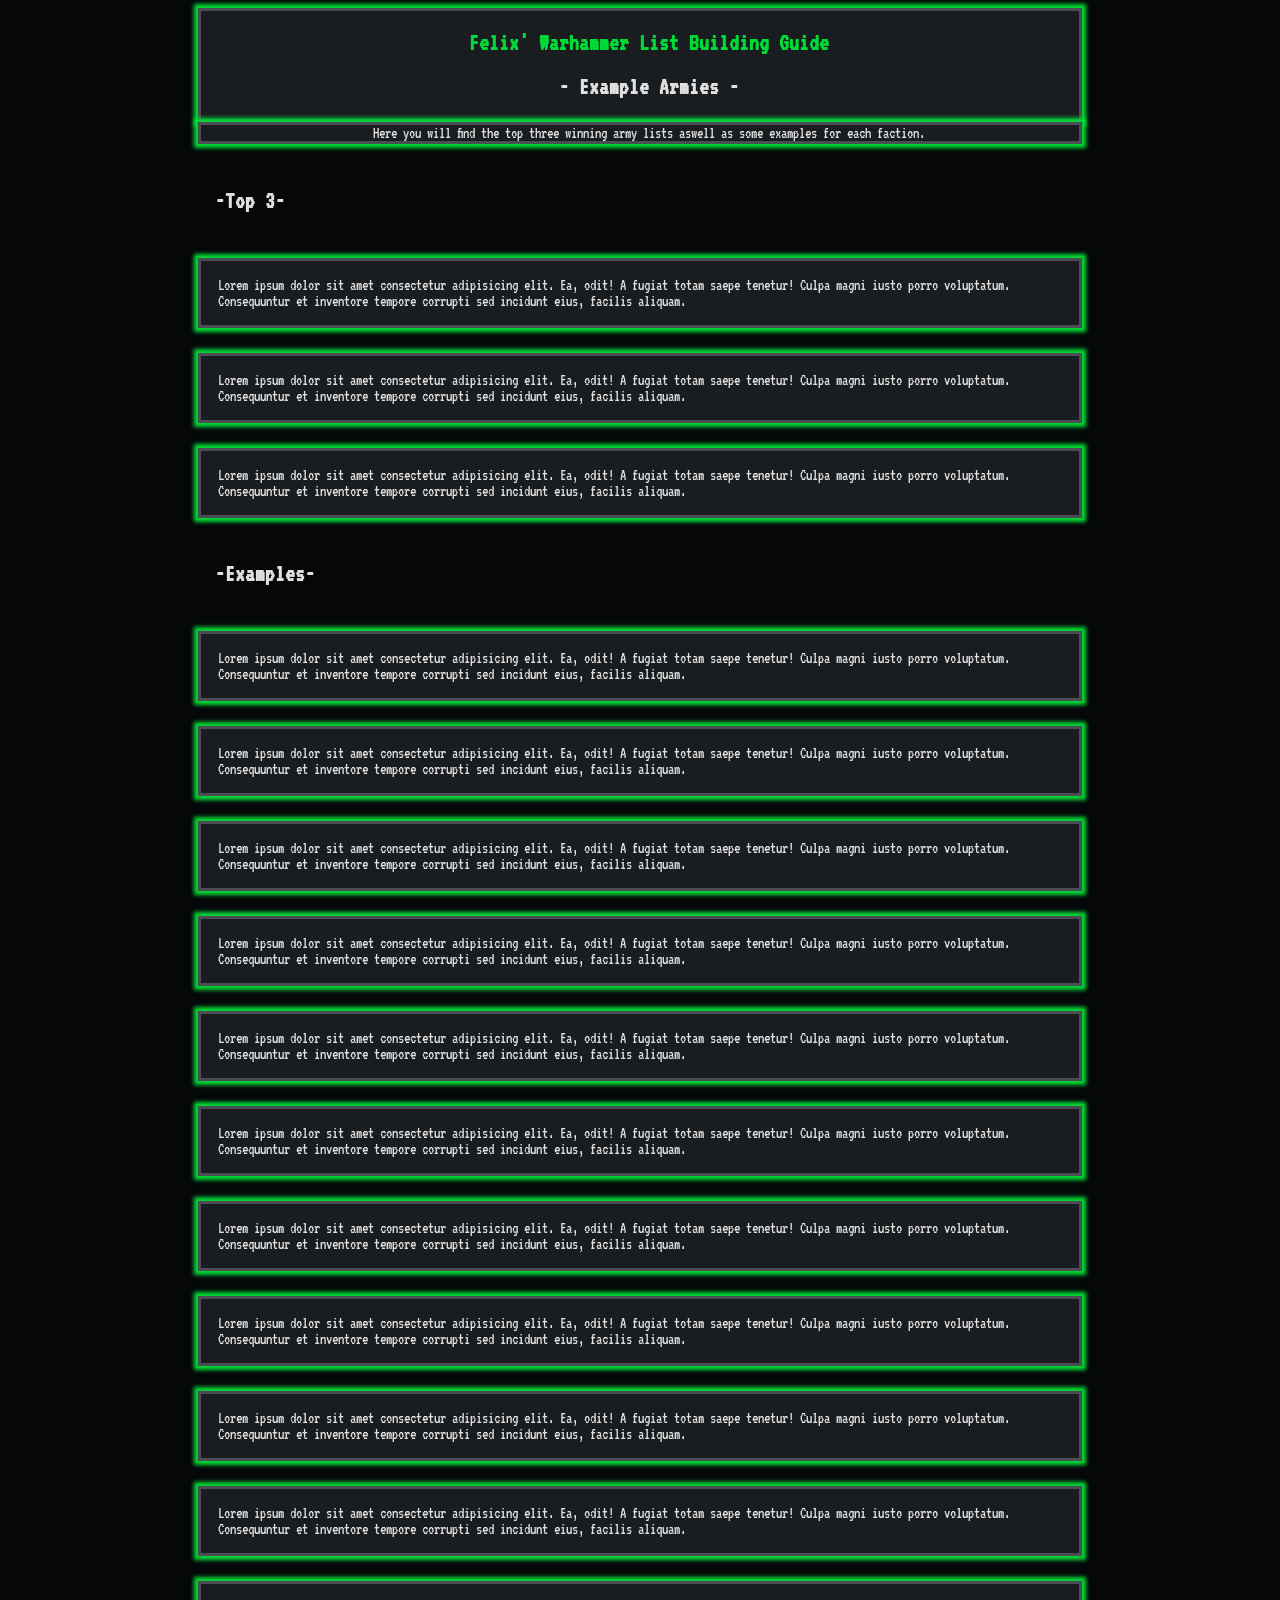
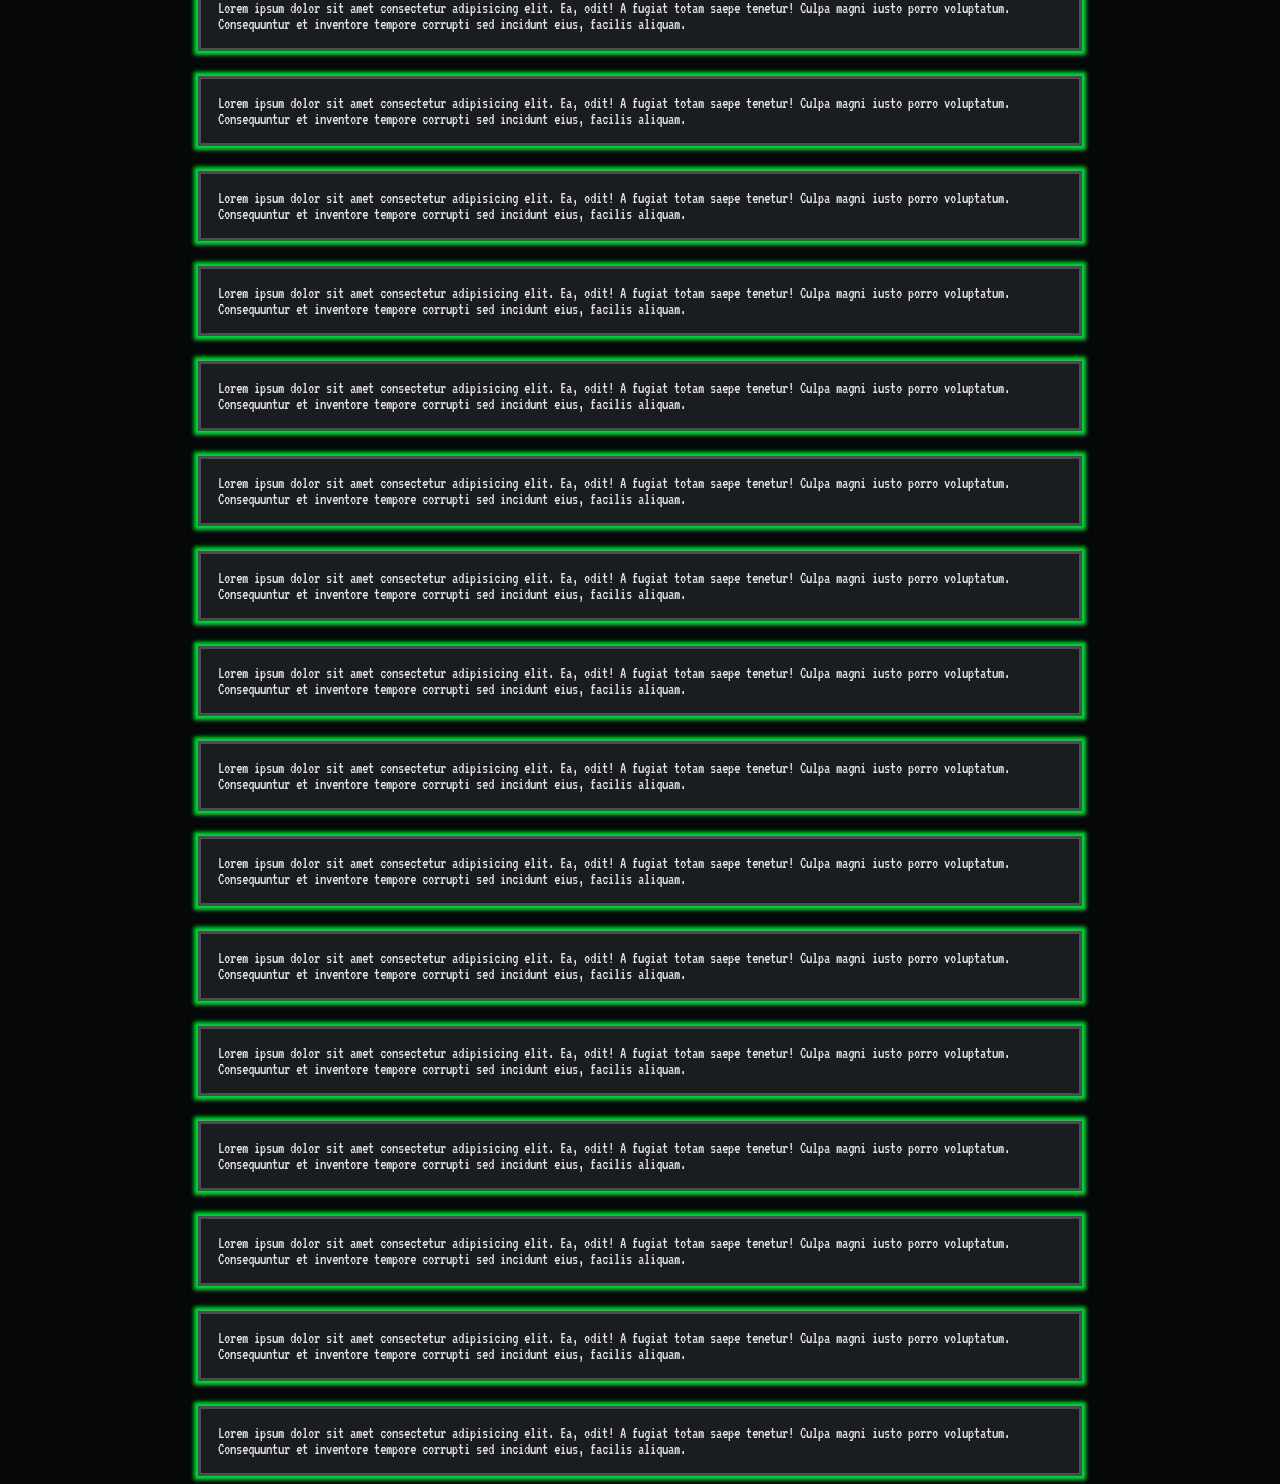
==== examples.html @ 8fc8e609 "Home worksession 2" ====
<!DOCTYPE html>
<html lang="en">
<head>
  <meta charset="UTF-8">
  <meta name="viewport" content="width=device-width, initial-scale=1.0">
  <link href="https://fonts.googleapis.com/css2?family=VT323&family=Orbitron:wght@400;700&family=Rajdhani:wght@400;600&display=swap" rel="stylesheet">
  <link rel="stylesheet" href="css/style.css">
  <script src="main.js"></script> 
  <title>Army Examples</title>
</head>
<body>
  <nav class="menu">
    <ul>
      <li><a href="http://127.0.0.1:5501/index.html">Home</a></li>
      <li><a href="hhttp://127.0.0.1:5501/roles.html">Roles</a></li>
      <li><a href="http://127.0.0.1:5501/factions.html">Factions</a></li>
    </ul>
  </nav>

  <div class="fade-layer" onclick="showMenu()"></div>
      
  <div class="menu-button" onclick="showMenu()">
    <img src="/img/Hamburger button.png" class="material-icons" class="border text_color"></img>
  </div>

  <wrapper id="examples_wrapper">
    <section id="examples_introduction">
      <header id="examples_header" class="border text_color">
        <a href="index.html">
          <h1 id="roles_header">Felix' Warhammer List Building Guide</h1>
        </a>
        <h1>- Example Armies -</h1>
      </header>
      <footer id="examples footer" class="border text_color">Here you will find the top three winning army lists aswell as some examples for each faction.</footer>
    </section>
    <section id="example_armies">

      <h2 class="text_color">-Top 3-</h2>

      <article id="top1" class="border text_color">
        <p>Lorem ipsum dolor sit amet consectetur adipisicing elit. Ea, odit! A fugiat totam saepe tenetur! Culpa magni iusto porro voluptatum. Consequuntur et inventore tempore corrupti sed incidunt eius, facilis aliquam.</p>
      </article>
      <article id="top2" class="border text_color">
        <p>Lorem ipsum dolor sit amet consectetur adipisicing elit. Ea, odit! A fugiat totam saepe tenetur! Culpa magni iusto porro voluptatum. Consequuntur et inventore tempore corrupti sed incidunt eius, facilis aliquam.</p>
      </article>
      <article id="top3" class="border text_color">
        <p>Lorem ipsum dolor sit amet consectetur adipisicing elit. Ea, odit! A fugiat totam saepe tenetur! Culpa magni iusto porro voluptatum. Consequuntur et inventore tempore corrupti sed incidunt eius, facilis aliquam.</p>
      </article>

      <h2 class="text_color">-Examples-</h2>

      <article id="Space_Marines_army" class="border text_color">
        <p>Lorem ipsum dolor sit amet consectetur adipisicing elit. Ea, odit! A fugiat totam saepe tenetur! Culpa magni iusto porro voluptatum. Consequuntur et inventore tempore corrupti sed incidunt eius, facilis aliquam.</p>
      </article>
      <article id="Black_Templars_army" class="border text_color">
        <p>Lorem ipsum dolor sit amet consectetur adipisicing elit. Ea, odit! A fugiat totam saepe tenetur! Culpa magni iusto porro voluptatum. Consequuntur et inventore tempore corrupti sed incidunt eius, facilis aliquam.</p>
      </article>
      <article id="Blood_Angels_army" class="border text_color">
        <p>Lorem ipsum dolor sit amet consectetur adipisicing elit. Ea, odit! A fugiat totam saepe tenetur! Culpa magni iusto porro voluptatum. Consequuntur et inventore tempore corrupti sed incidunt eius, facilis aliquam.</p>
      </article>
      <article id="Dark_Angels_army" class="border text_color">
        <p>Lorem ipsum dolor sit amet consectetur adipisicing elit. Ea, odit! A fugiat totam saepe tenetur! Culpa magni iusto porro voluptatum. Consequuntur et inventore tempore corrupti sed incidunt eius, facilis aliquam.</p>
      </article>
      <article id="Grey_Knights_army" class="border text_color">
        <p>Lorem ipsum dolor sit amet consectetur adipisicing elit. Ea, odit! A fugiat totam saepe tenetur! Culpa magni iusto porro voluptatum. Consequuntur et inventore tempore corrupti sed incidunt eius, facilis aliquam.</p>
      </article>
      <article id="Space_Wolves_army" class="border text_color">
        <p>Lorem ipsum dolor sit amet consectetur adipisicing elit. Ea, odit! A fugiat totam saepe tenetur! Culpa magni iusto porro voluptatum. Consequuntur et inventore tempore corrupti sed incidunt eius, facilis aliquam.</p>
      </article>
      <article id="Sororitas_army" class="border text_color">
        <p>Lorem ipsum dolor sit amet consectetur adipisicing elit. Ea, odit! A fugiat totam saepe tenetur! Culpa magni iusto porro voluptatum. Consequuntur et inventore tempore corrupti sed incidunt eius, facilis aliquam.</p>
      </article>
      <article id="Custodes_army" class="border text_color">
        <p>Lorem ipsum dolor sit amet consectetur adipisicing elit. Ea, odit! A fugiat totam saepe tenetur! Culpa magni iusto porro voluptatum. Consequuntur et inventore tempore corrupti sed incidunt eius, facilis aliquam.</p>
      </article>
      <article id="Mechanicus_army" class="border text_color">
        <p>Lorem ipsum dolor sit amet consectetur adipisicing elit. Ea, odit! A fugiat totam saepe tenetur! Culpa magni iusto porro voluptatum. Consequuntur et inventore tempore corrupti sed incidunt eius, facilis aliquam.</p>
      </article>
      <article id="Astra_Militarum_army" class="border text_color">
        <p>Lorem ipsum dolor sit amet consectetur adipisicing elit. Ea, odit! A fugiat totam saepe tenetur! Culpa magni iusto porro voluptatum. Consequuntur et inventore tempore corrupti sed incidunt eius, facilis aliquam.</p>
      </article>
      <article id="Imperial_Agents_army" class="border text_color">
        <p>Lorem ipsum dolor sit amet consectetur adipisicing elit. Ea, odit! A fugiat totam saepe tenetur! Culpa magni iusto porro voluptatum. Consequuntur et inventore tempore corrupti sed incidunt eius, facilis aliquam.</p>
      </article>
      <article id="Imperial_Knights_army" class="border text_color">
        <p>Lorem ipsum dolor sit amet consectetur adipisicing elit. Ea, odit! A fugiat totam saepe tenetur! Culpa magni iusto porro voluptatum. Consequuntur et inventore tempore corrupti sed incidunt eius, facilis aliquam.</p>
      </article>
      <article id="Chaos_Demons_army" class="border text_color">
        <p>Lorem ipsum dolor sit amet consectetur adipisicing elit. Ea, odit! A fugiat totam saepe tenetur! Culpa magni iusto porro voluptatum. Consequuntur et inventore tempore corrupti sed incidunt eius, facilis aliquam.</p>
      </article>
      <article id="Chaos_Knights_army" class="border text_color">
        <p>Lorem ipsum dolor sit amet consectetur adipisicing elit. Ea, odit! A fugiat totam saepe tenetur! Culpa magni iusto porro voluptatum. Consequuntur et inventore tempore corrupti sed incidunt eius, facilis aliquam.</p>
      </article>
      <article id="Chaos_Space_Marines_army" class="border text_color">
        <p>Lorem ipsum dolor sit amet consectetur adipisicing elit. Ea, odit! A fugiat totam saepe tenetur! Culpa magni iusto porro voluptatum. Consequuntur et inventore tempore corrupti sed incidunt eius, facilis aliquam.</p>
      </article>
      <article id="Death_Guard_army" class="border text_color">
        <p>Lorem ipsum dolor sit amet consectetur adipisicing elit. Ea, odit! A fugiat totam saepe tenetur! Culpa magni iusto porro voluptatum. Consequuntur et inventore tempore corrupti sed incidunt eius, facilis aliquam.</p>
      </article>
      <article id="Emperors_Children_army" class="border text_color">
        <p>Lorem ipsum dolor sit amet consectetur adipisicing elit. Ea, odit! A fugiat totam saepe tenetur! Culpa magni iusto porro voluptatum. Consequuntur et inventore tempore corrupti sed incidunt eius, facilis aliquam.</p>
      </article>
      <article id="Thousand_Sons_army" class="border text_color">
        <p>Lorem ipsum dolor sit amet consectetur adipisicing elit. Ea, odit! A fugiat totam saepe tenetur! Culpa magni iusto porro voluptatum. Consequuntur et inventore tempore corrupti sed incidunt eius, facilis aliquam.</p>
      </article>
      <article id="World_Eaters_army" class="border text_color">
        <p>Lorem ipsum dolor sit amet consectetur adipisicing elit. Ea, odit! A fugiat totam saepe tenetur! Culpa magni iusto porro voluptatum. Consequuntur et inventore tempore corrupti sed incidunt eius, facilis aliquam.</p>
      </article>
      <article id="Aeldari_army" class="border text_color">
        <p>Lorem ipsum dolor sit amet consectetur adipisicing elit. Ea, odit! A fugiat totam saepe tenetur! Culpa magni iusto porro voluptatum. Consequuntur et inventore tempore corrupti sed incidunt eius, facilis aliquam.</p>
      </article>
      <article id="Genestealer_Cults_army" class="border text_color">
        <p>Lorem ipsum dolor sit amet consectetur adipisicing elit. Ea, odit! A fugiat totam saepe tenetur! Culpa magni iusto porro voluptatum. Consequuntur et inventore tempore corrupti sed incidunt eius, facilis aliquam.</p>
      </article>
      <article id="Votann_army" class="border text_color">
        <p>Lorem ipsum dolor sit amet consectetur adipisicing elit. Ea, odit! A fugiat totam saepe tenetur! Culpa magni iusto porro voluptatum. Consequuntur et inventore tempore corrupti sed incidunt eius, facilis aliquam.</p>
      </article>
      <article id="Necrons_army" class="border text_color">
        <p>Lorem ipsum dolor sit amet consectetur adipisicing elit. Ea, odit! A fugiat totam saepe tenetur! Culpa magni iusto porro voluptatum. Consequuntur et inventore tempore corrupti sed incidunt eius, facilis aliquam.</p>
      </article>
      <article id="Orks_army" class="border text_color">
        <p>Lorem ipsum dolor sit amet consectetur adipisicing elit. Ea, odit! A fugiat totam saepe tenetur! Culpa magni iusto porro voluptatum. Consequuntur et inventore tempore corrupti sed incidunt eius, facilis aliquam.</p>
      </article>
      <article id="Tau_army" class="border text_color">
        <p>Lorem ipsum dolor sit amet consectetur adipisicing elit. Ea, odit! A fugiat totam saepe tenetur! Culpa magni iusto porro voluptatum. Consequuntur et inventore tempore corrupti sed incidunt eius, facilis aliquam.</p>
      </article>
      <article id="Tyranids_army" class="border text_color">
        <p>Lorem ipsum dolor sit amet consectetur adipisicing elit. Ea, odit! A fugiat totam saepe tenetur! Culpa magni iusto porro voluptatum. Consequuntur et inventore tempore corrupti sed incidunt eius, facilis aliquam.</p>
      </article>
    </section>
  </wrapper>
<script src="js/main.js"></script>
</body>
</html>
---- css/style.css ----
/* Misc */

@import url('https://fonts.googleapis.com/css2?family=Michroma&family=Orbitron:wght@400;700&family=Rajdhani:wght@400;600&display=swap');

:root {
    /* Core Colors */
    --void-black: #050708;
    --gauss-green: #00dc37;
    --tesseract-glow: #adff2f;
    --leadbelcher: #4a4e52;
    --iron-grey: #1a1d20;
    --off-white: #e0e0e0;
  
    /* Semantic UI Colors */
    --bg-main: var(--void-black);
    --bg-surface: var(--iron-grey); /* För kort och paneler */
    
    --text-primary: var(--off-white);
    --text-accent: var(--gauss-green);
    
    --border-metal: var(--leadbelcher);
    --border-glow: var(--gauss-green);
  
    /* Interactive / States */
    --cta-bg: var(--gauss-green);
    --cta-text: var(--void-black);
    --shadow-glow: 0 0 15px rgba(0, 255, 65, 0.4);
}

a{
    text-decoration: none;
    color: var(--gauss-green);
    font-family: VT323;
}

.border{
    border: 3px solid var(--border-metal);
    box-shadow: 0px 0px 4px 4px var(--border-glow);
    background-color: var(--bg-surface);
}

body{
    background-color: var(--void-black);
}

.text_color{
    color: var(--text-primary);
    accent-color: var(--text-accent);
    font-family: VT323;
    padding-left: 2%;
}

/* Menu */

@media (min-width: 500px){
    .menu-button{
        display: none;
    }
}

.menu{
    height: 100vh;
    width: 80vw;
    border: 3px solid var(--border-metal);
    background-color: var(--bg-surface);
    border-radius: 0cm 1cm 1cm 0cm;
    position: fixed;
    top: 0;
    left: -90vw;
    transition: left 0.3s;
    box-shadow: 10px 0px 21px -10px rgba(0,0,0,0.75);
    z-index: 10;
}

.menu-button{
    cursor: pointer;
    display: inline;
}

.menu-button img.material-icons{
    width: 9%;
    position: fixed;
    background-color: white;
    border-radius: 0cm 0.25cm 0.25cm 0cm;
}

.show{
    left: 0;
}

.fade-layer{
    position: fixed;
    top: 0;
    left: 0;
    right: 0;
    bottom: 0;
    background-color: rgba(0,0,0,0.5);
    display: none;
    z-index: 5;
}

.fade-layer.visible{
    display: block;
}


/* Index/Landingpage*/


#index_body{
    display: grid;
    height: auto;
    width: auto;
    grid-template-areas: 
    "index_header"
    "index_nav"
    "index_s1"
    "index_s2";
    grid-template-columns: 1fr;
    align-content: start;
    row-gap: 2.5vh;
}


#index_header{
    grid-area: index_header;
    text-align: center;
    height: fit-content;
}

#index_nav{
    grid-area: index_nav;
    display: flex;
    justify-content:space-evenly;
    align-items:center;
    padding-top: 1vh;
    padding-bottom: 1vh;
}

#index_s1{
    grid-area: index_s1;
    padding-top: 1vh;
    padding-bottom: 1vh;
}

#index_s2{
    grid-area: index_s2;
    padding-top: 1vh;
    padding-bottom: 1vh;
}

@media (min-width: 500px){
#index_body{
    padding-left: 15%;
    padding-right: 15%;
    row-gap: 4vh;
}
}
/* Roles/Unit Role Explinations*/


#roles_wrapper{
    display: grid;
    height: auto;
    width: auto;
    grid-template-areas: 
    "roles_header"
    "roles_s1"
    "roles_s2"
    "roles_s3"
    "roles_s4"
    "roles_s5";
    grid-template-columns: 1fr;
    align-content: start;
    row-gap: 25px;
}

.roles_article{
    display: grid;
    grid-template-rows: auto;
}

#roles_header{
    grid-area: roles_header;
    text-align: center;
}

#roles_s1{
    grid-area: roles_s1;    
}

#roles_s2{
    grid-area: roles_s2;
}

@media (min-width: 500px){
    .menu-button{
        display: none;
    }
    #roles_wrapper{
        padding-left: 15%;
        padding-right: 15%;
    }
}
/* Factions/Faction Units Roles*/

#factions_wrapper{
    display: grid;
    height: auto;
    width: auto;
    grid-template-areas: 
    "factions_header"
    "factions_s1"
    "factions_s2";
    grid-template-columns: 1fr;
    align-content: start;
    row-gap: 25px;
}

#factions_header{
    text-align: center;
}

@media screen and (min-width: 500px) {
    .menu-button{
        display: none;
    }
    #factions_wrapper{
        padding-left: 15%;
        padding-right: 15%;
    }
}

@media screen and (max-width: 500px) {

}

/* Example Armies*/

#examples_wrapper{
    display: grid;
    height: auto;
    width: auto;
    grid-template-areas: 
    "examples_introduction"
    "examples_armies";
    grid-template-columns: 1fr;
    align-content: start;
    row-gap: 25px;
}

#examples_introduction{
    grid-area: examples_introduction;
    text-align: center;
}

#examples_footer{
    
}

#example_armies{
    grid-area: examples_armies;
    height: auto;
    height: auto;
    width: auto;
    display: grid;
    grid-template-columns: 1fr;
    align-content: start;
    row-gap: 25px;
}

@media (max-width: 500px){

}

@media (min-width: 500px){
    .menu-button{
        display: none;
    }
    #examples_wrapper{
        padding-left: 15%;
        padding-right: 15%;
    }
}
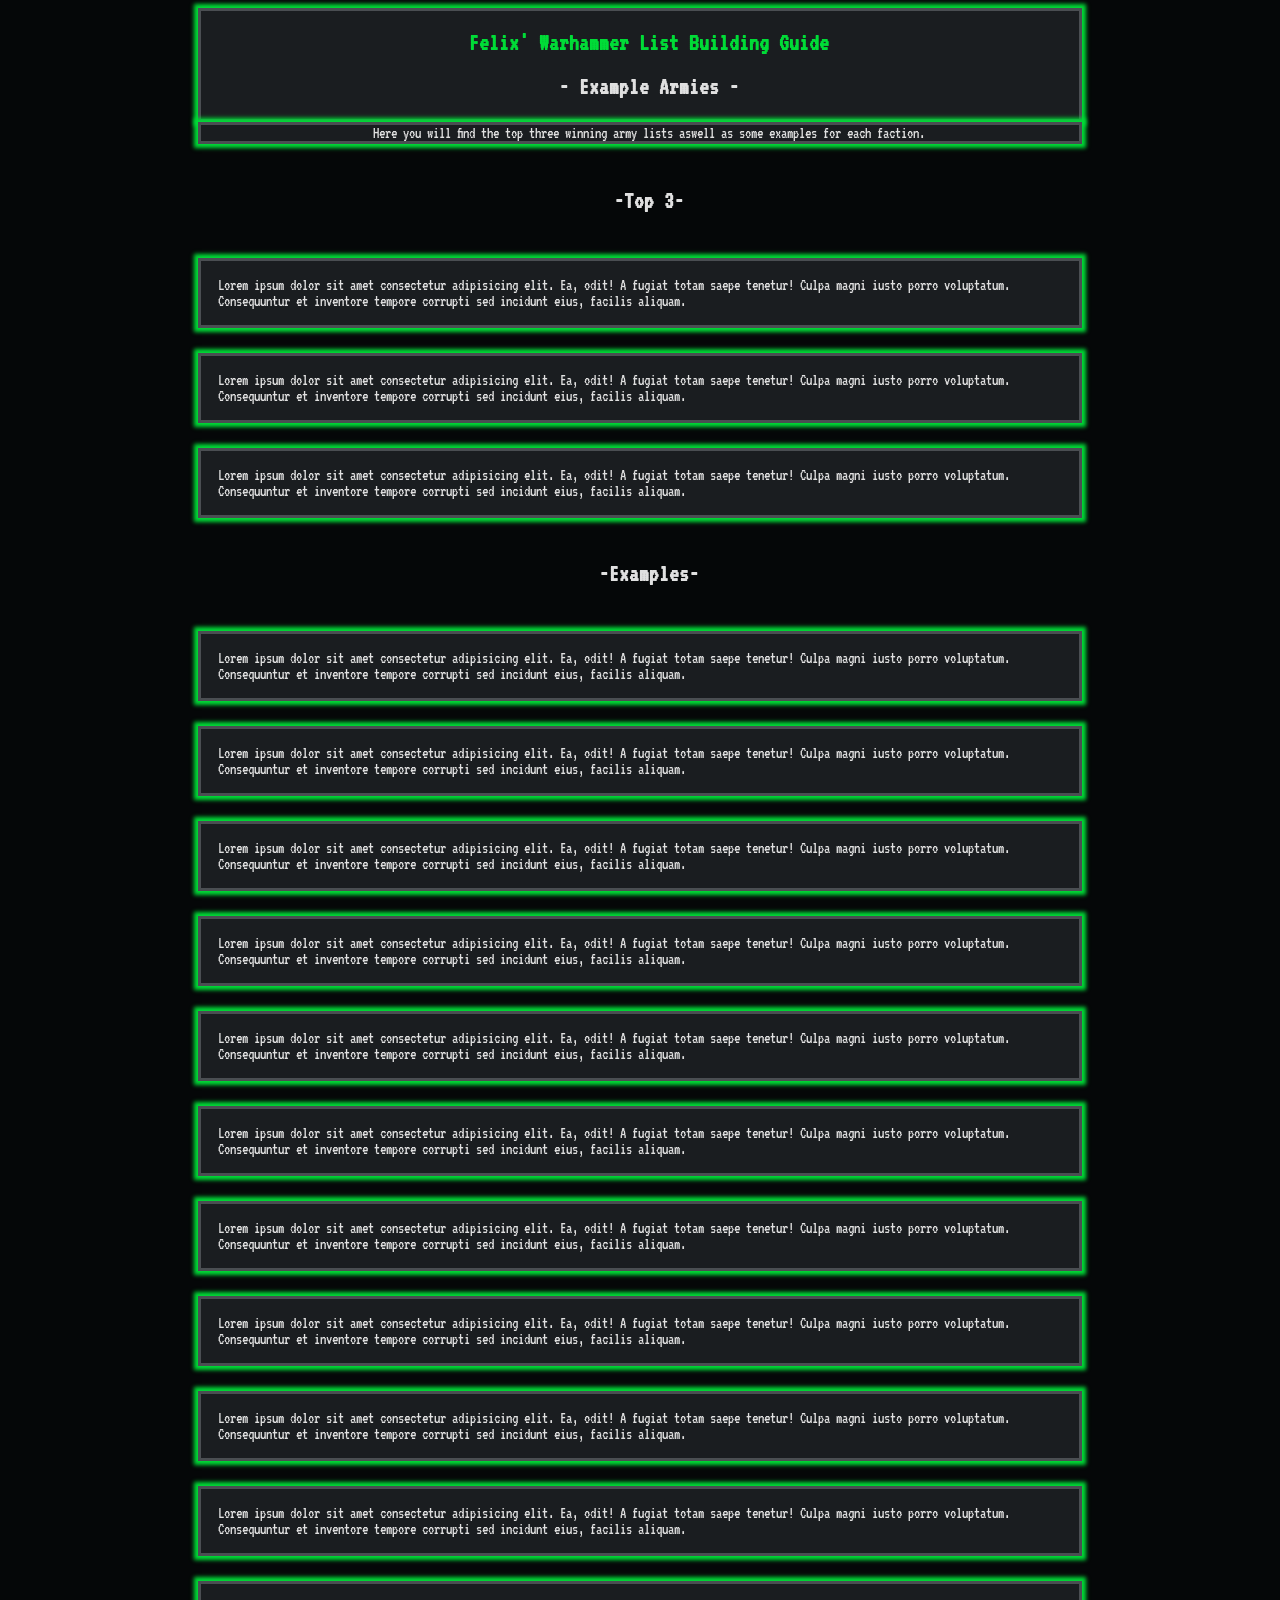
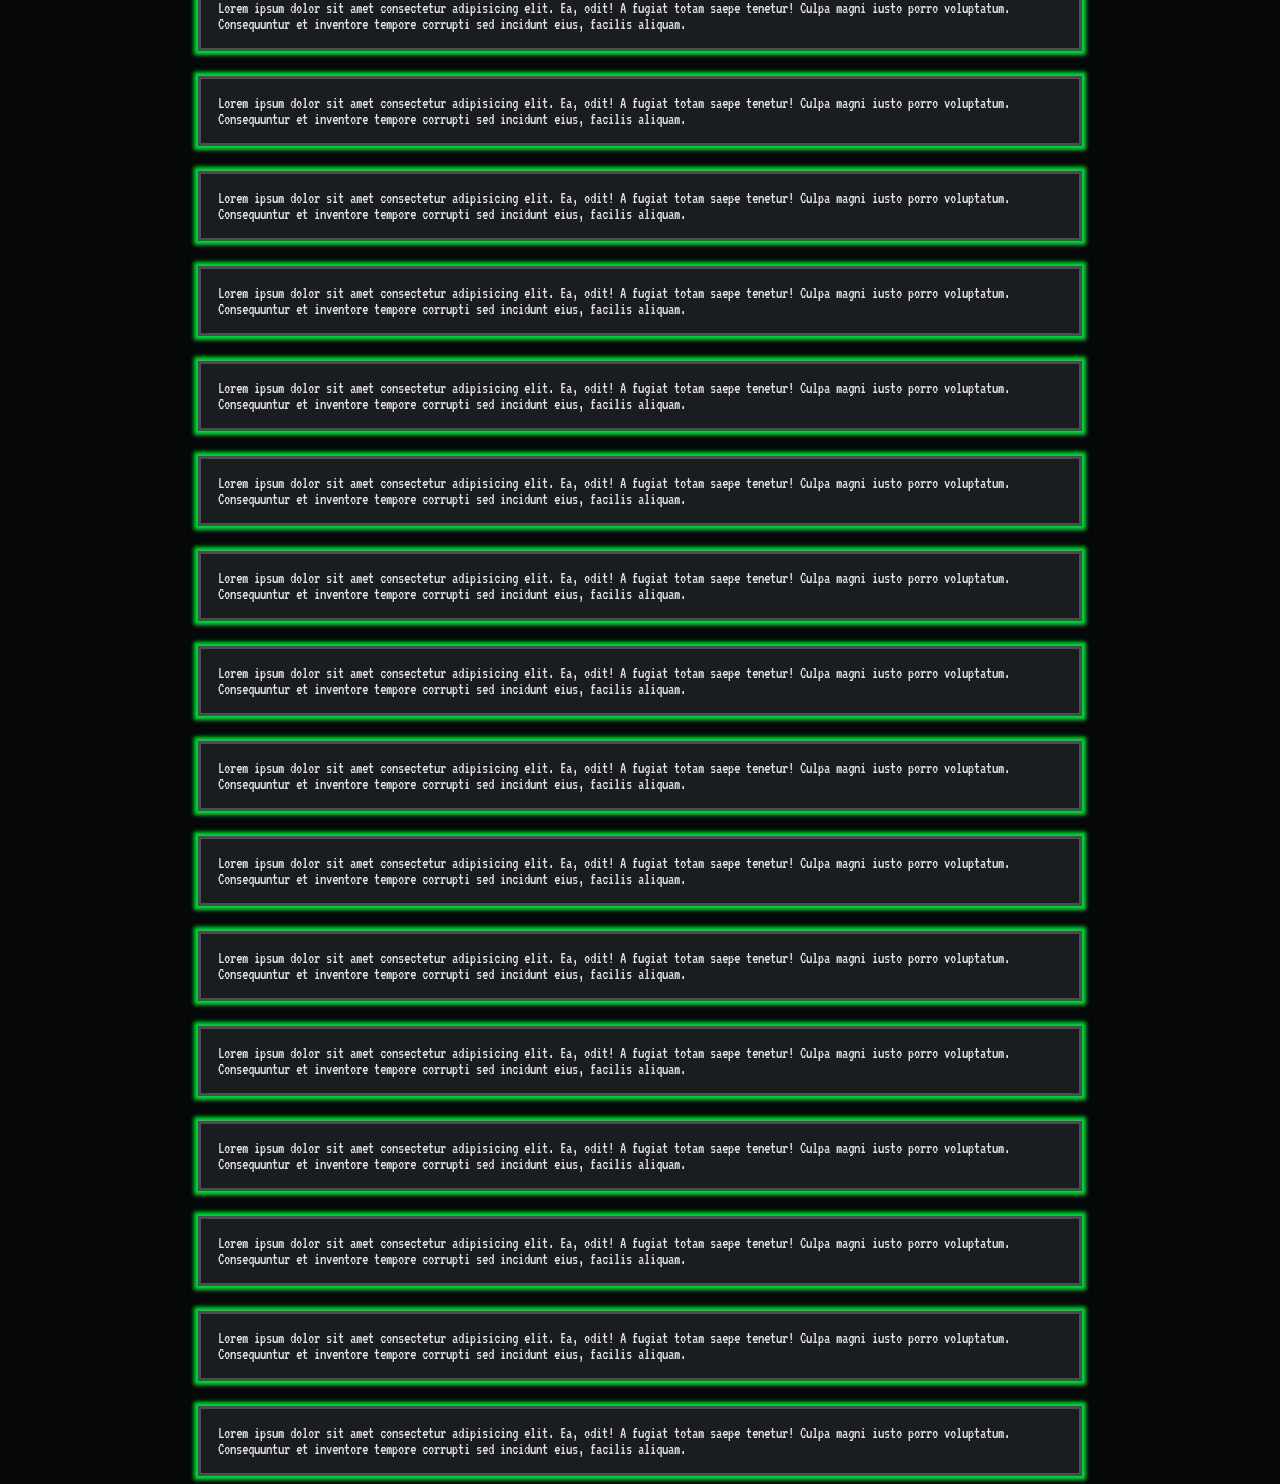
==== commit 3c10d1d2: "Work3" ====
--- a/examples.html
+++ b/examples.html
@@ -35,7 +35,7 @@
     </section>
     <section id="example_armies">
 
-      <h2 class="text_color">-Top 3-</h2>
+      <h2 class="text_color sub_title">-Top 3-</h2>
 
       <article id="top1" class="border text_color">
         <p>Lorem ipsum dolor sit amet consectetur adipisicing elit. Ea, odit! A fugiat totam saepe tenetur! Culpa magni iusto porro voluptatum. Consequuntur et inventore tempore corrupti sed incidunt eius, facilis aliquam.</p>
@@ -47,7 +47,7 @@
         <p>Lorem ipsum dolor sit amet consectetur adipisicing elit. Ea, odit! A fugiat totam saepe tenetur! Culpa magni iusto porro voluptatum. Consequuntur et inventore tempore corrupti sed incidunt eius, facilis aliquam.</p>
       </article>
 
-      <h2 class="text_color">-Examples-</h2>
+      <h2 class="text_color sub_title">-Examples-</h2>
 
       <article id="Space_Marines_army" class="border text_color">
         <p>Lorem ipsum dolor sit amet consectetur adipisicing elit. Ea, odit! A fugiat totam saepe tenetur! Culpa magni iusto porro voluptatum. Consequuntur et inventore tempore corrupti sed incidunt eius, facilis aliquam.</p>
--- a/css/style.css
+++ b/css/style.css
@@ -254,8 +254,8 @@
     text-align: center;
 }
 
-#examples_footer{
-    
+.sub_title{
+    text-align: center;
 }
 
 #example_armies{
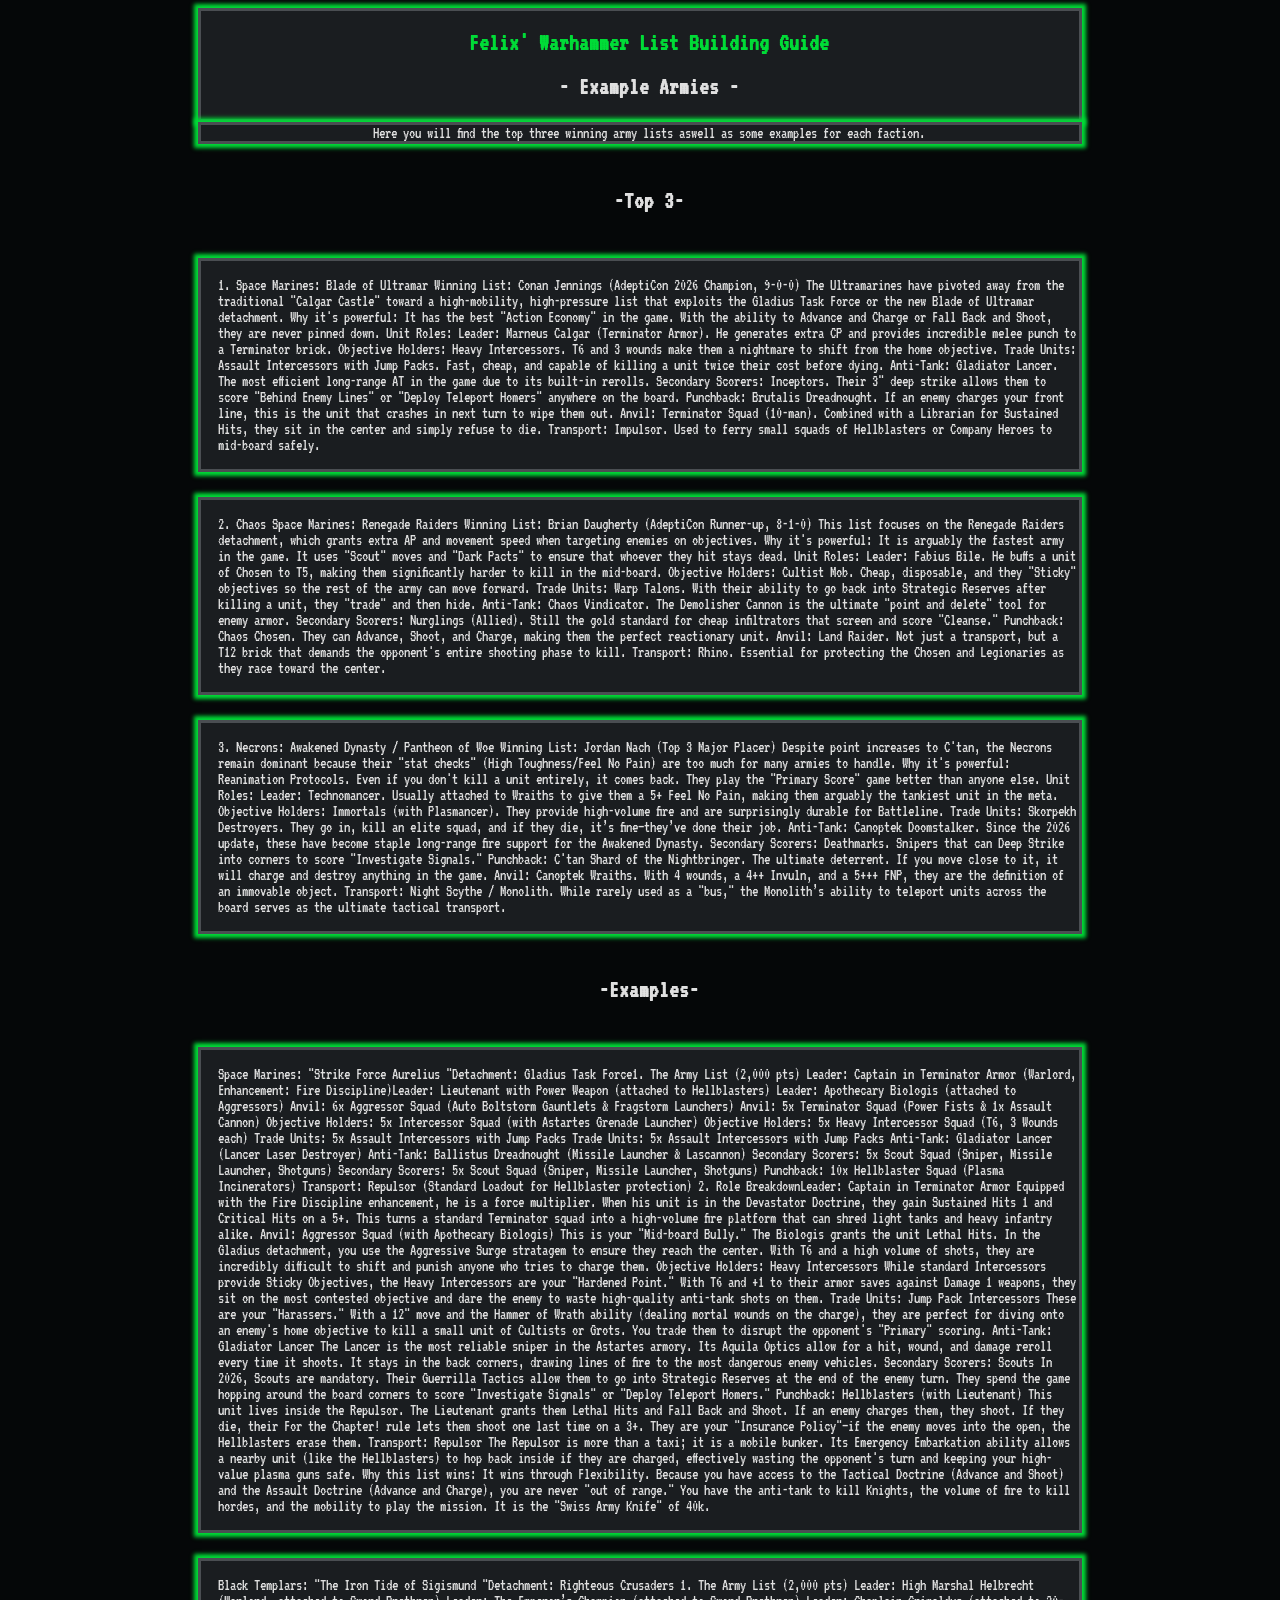
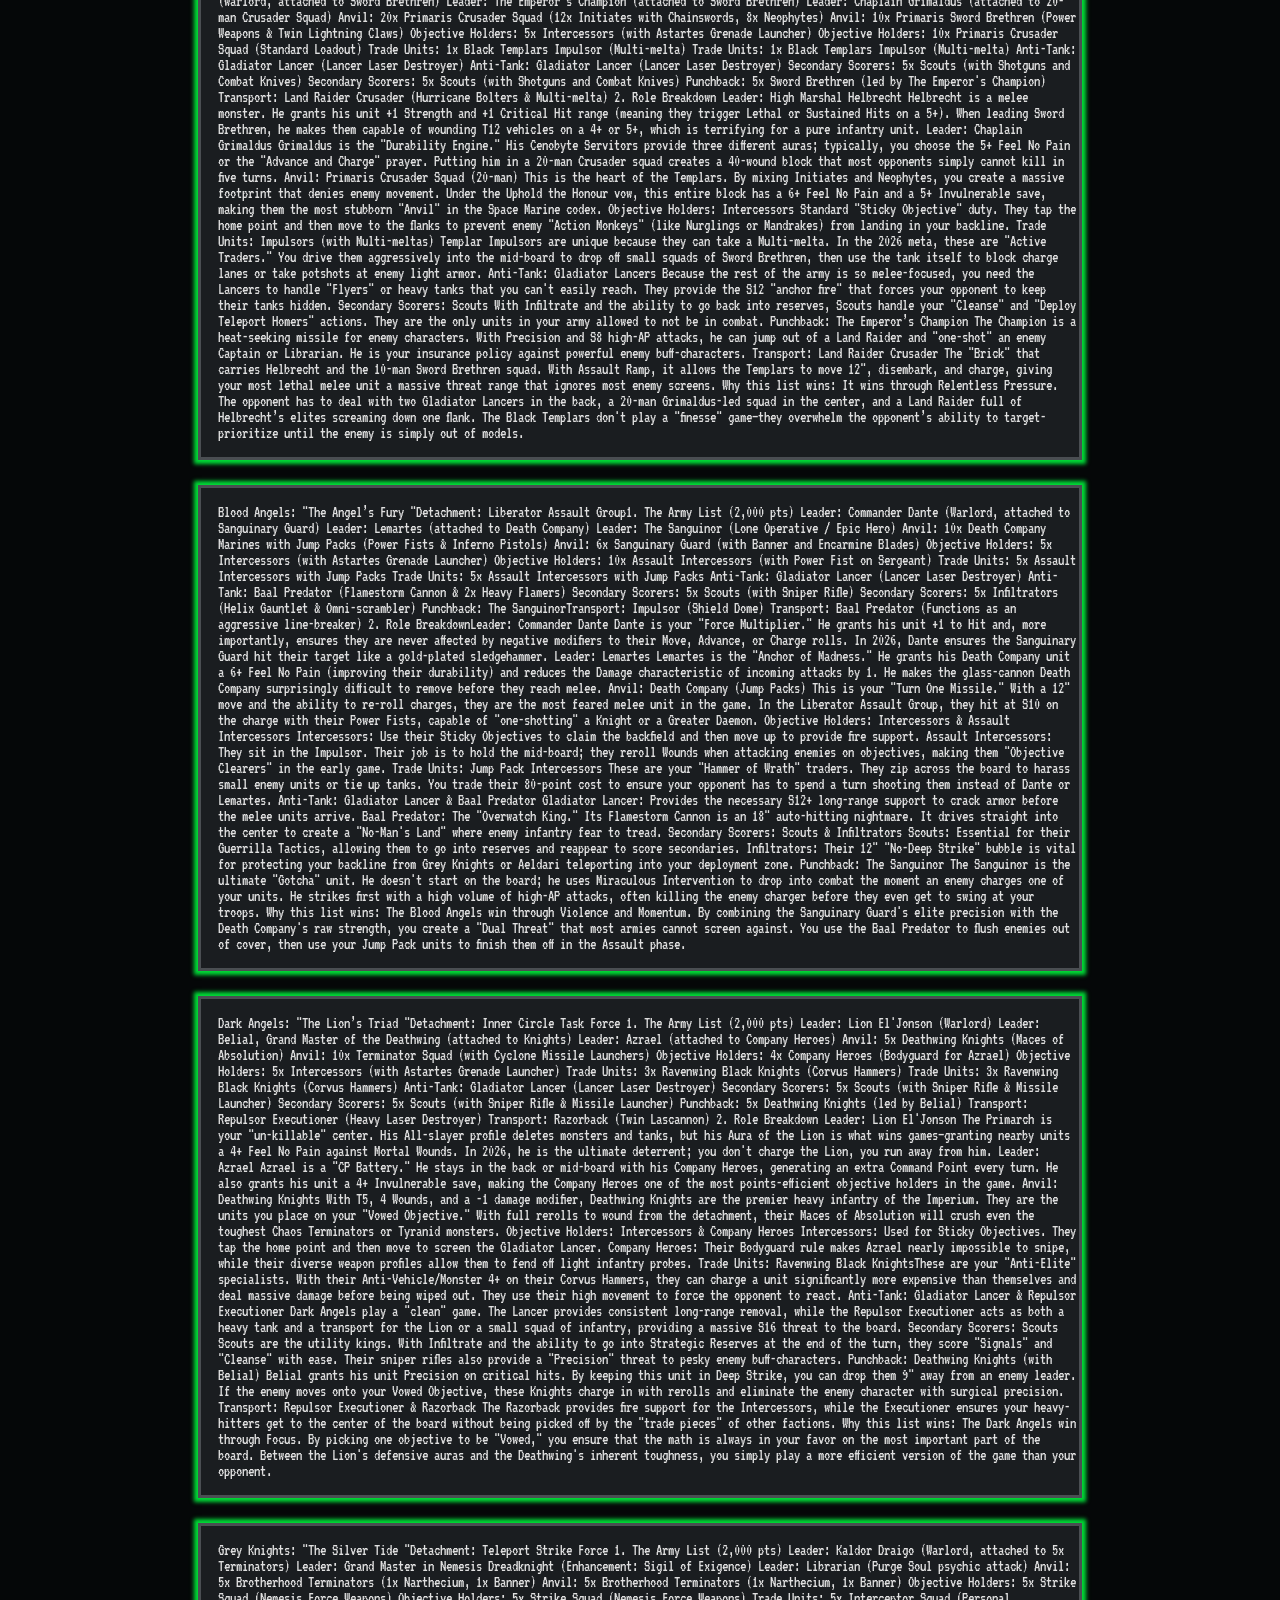
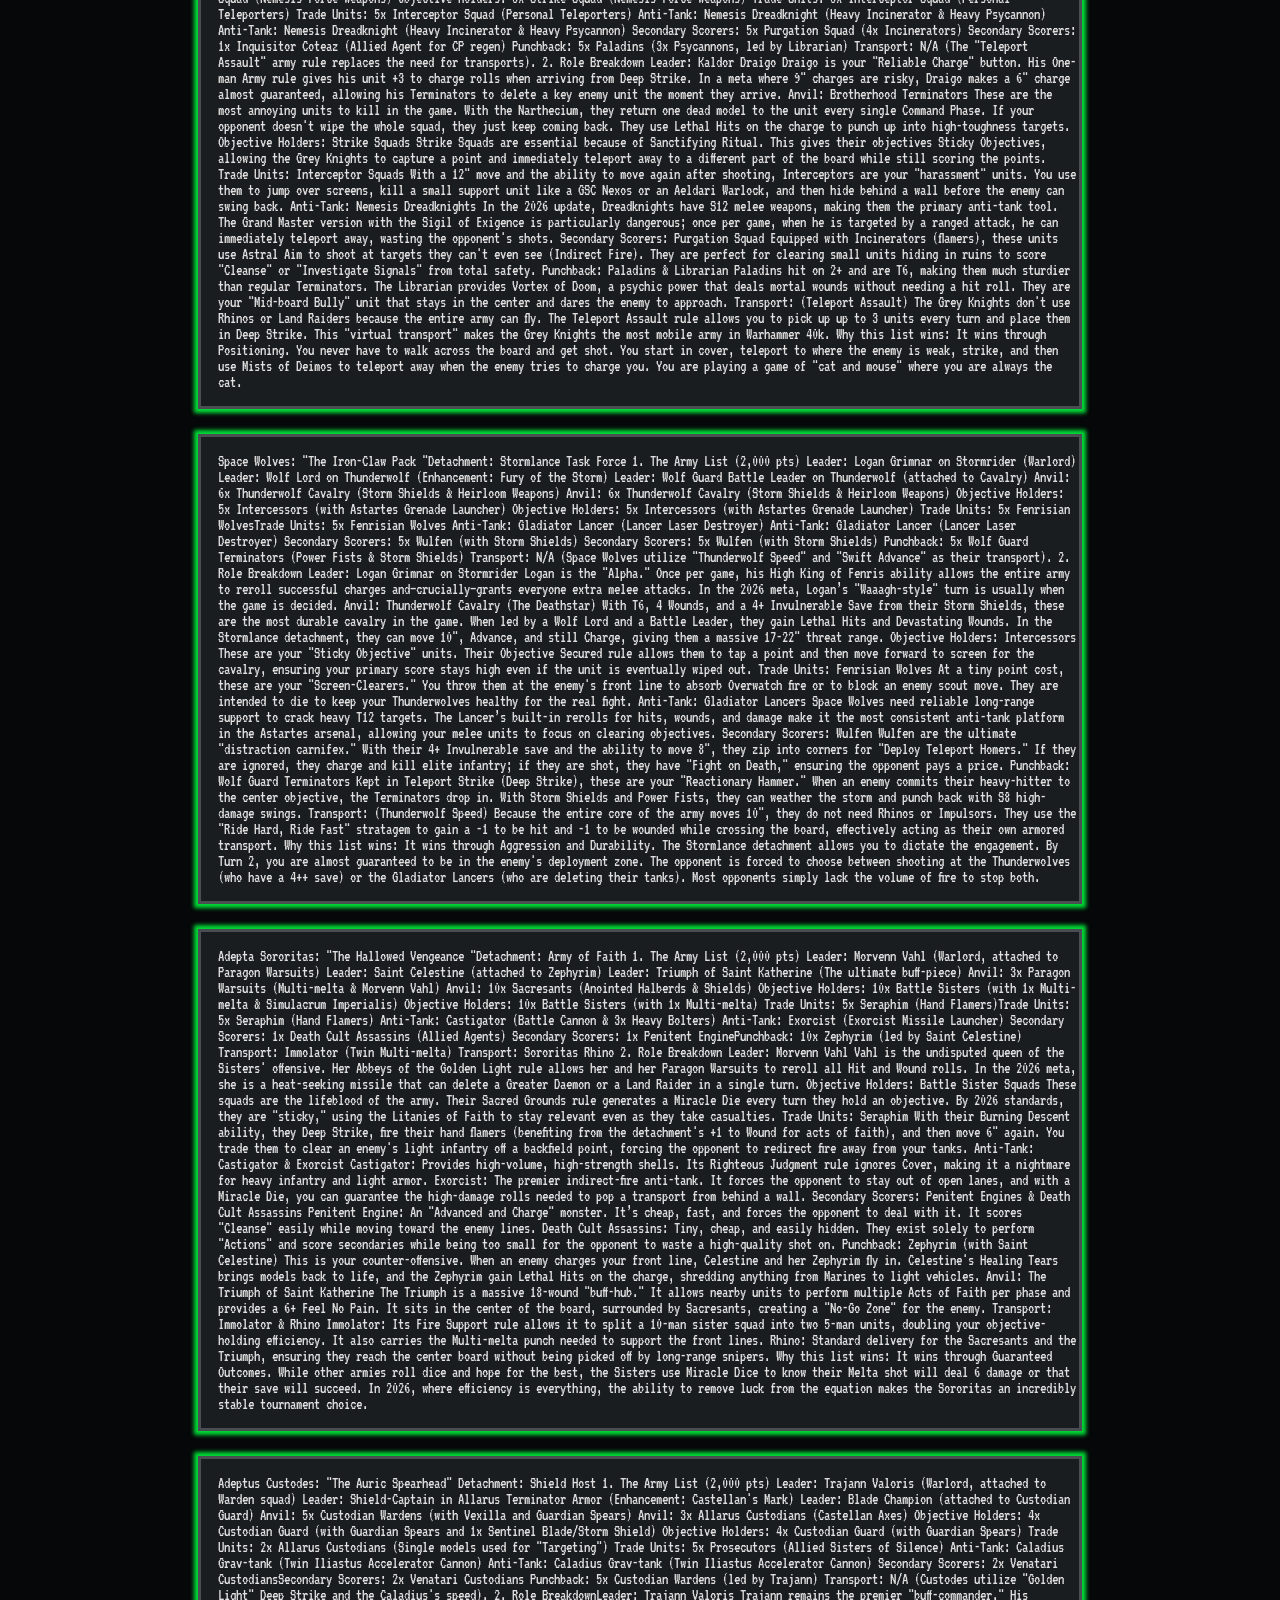
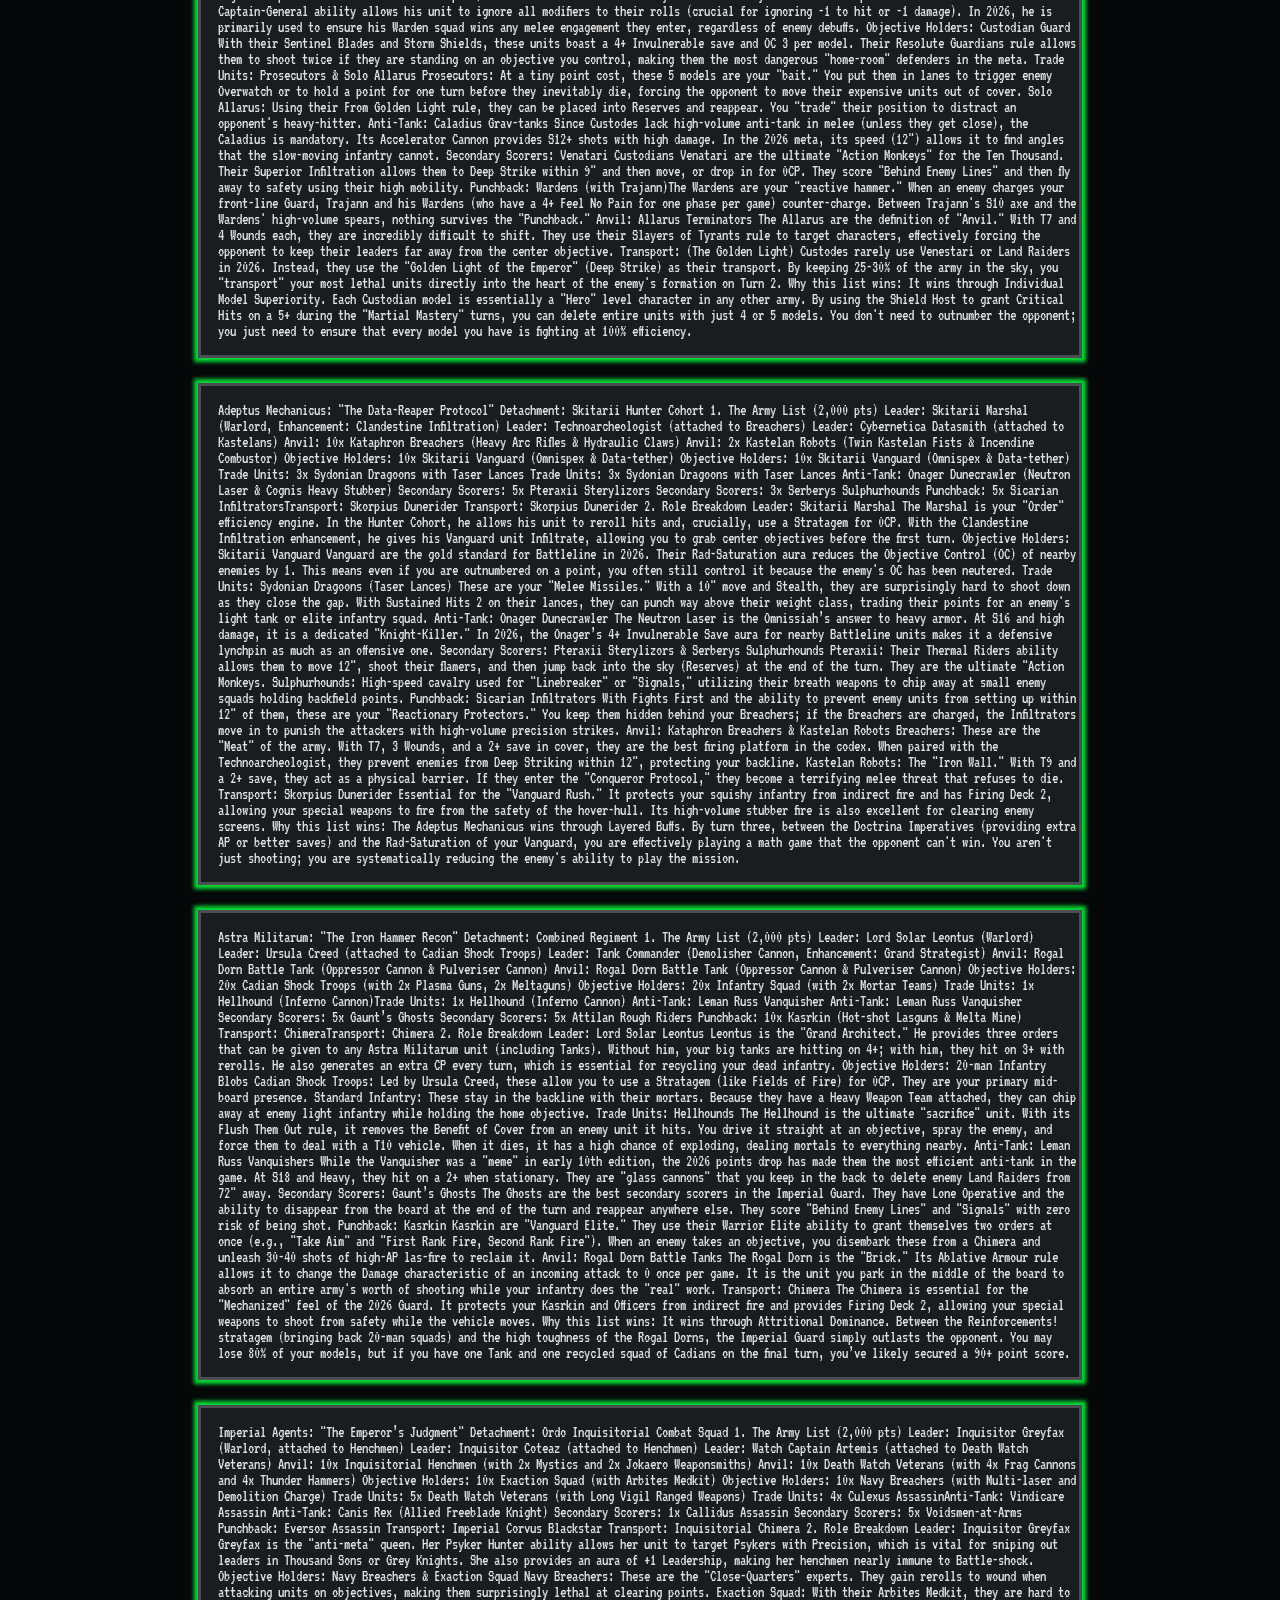
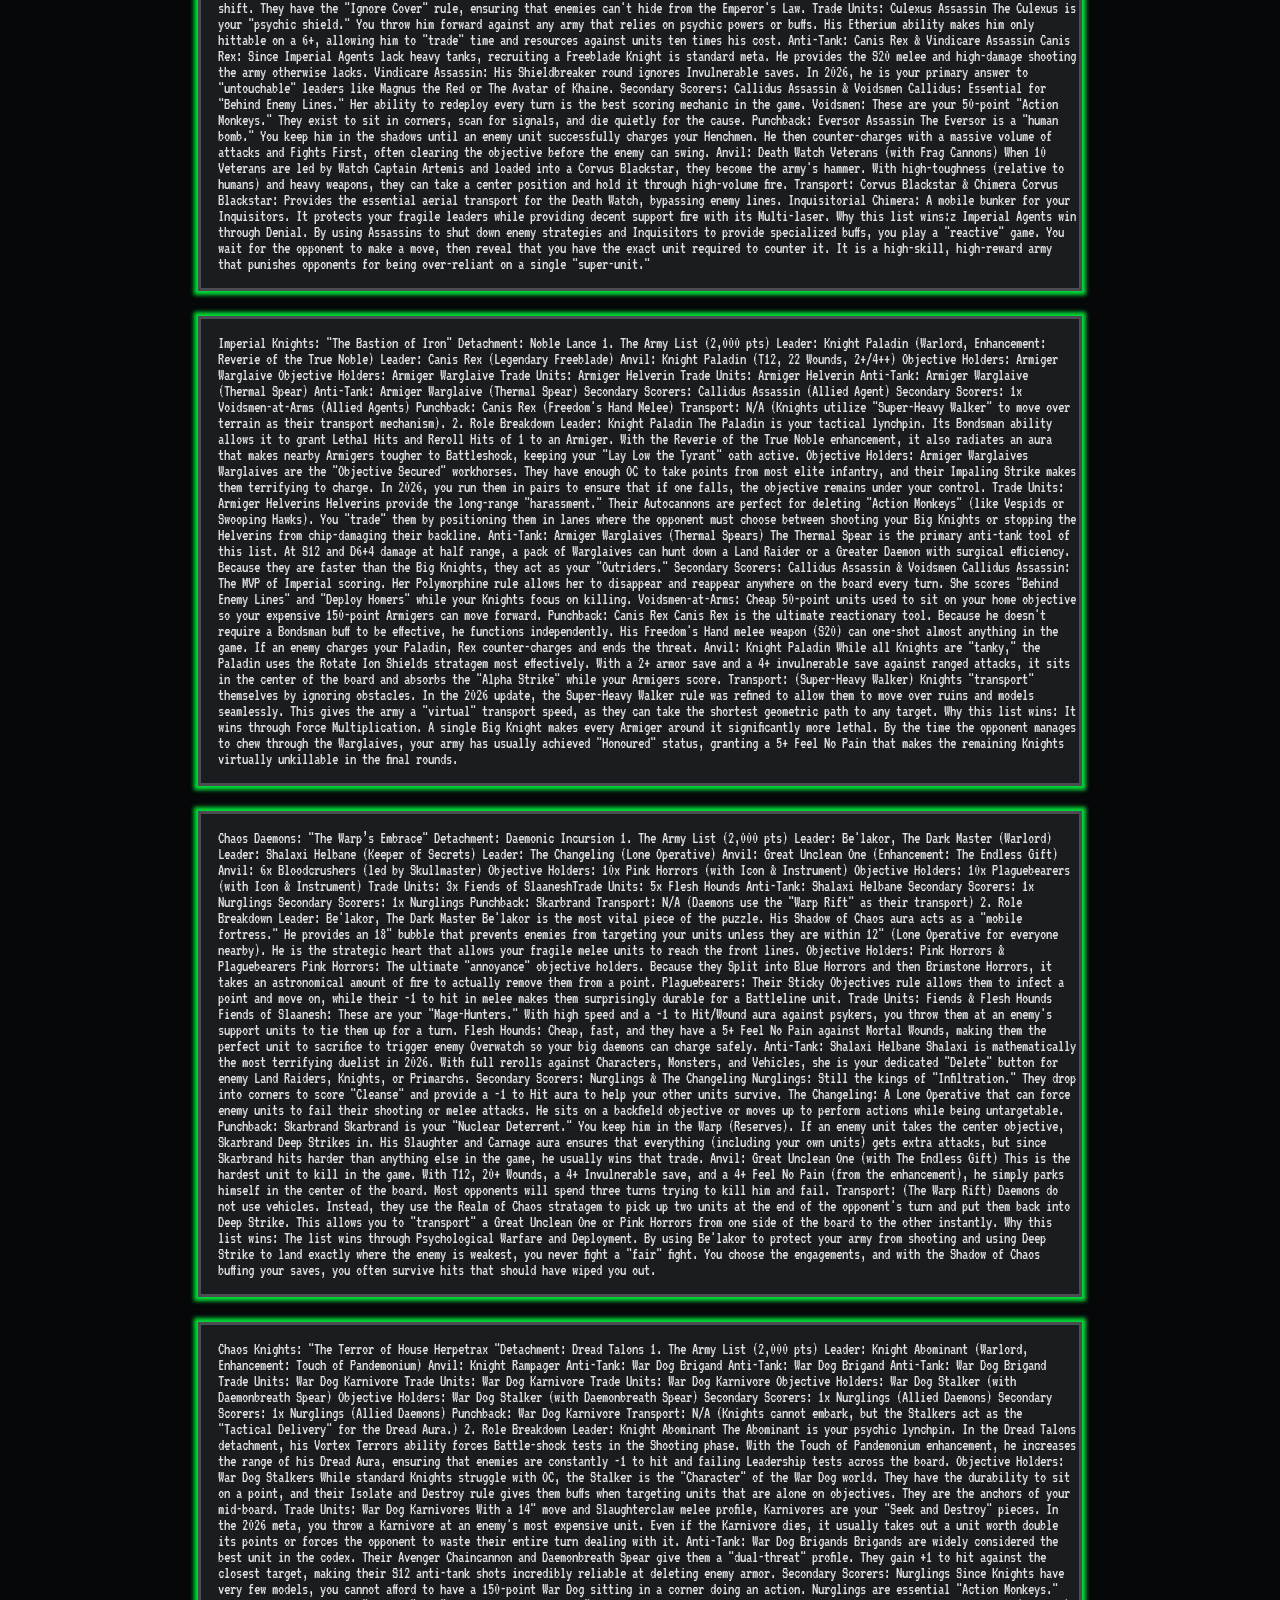
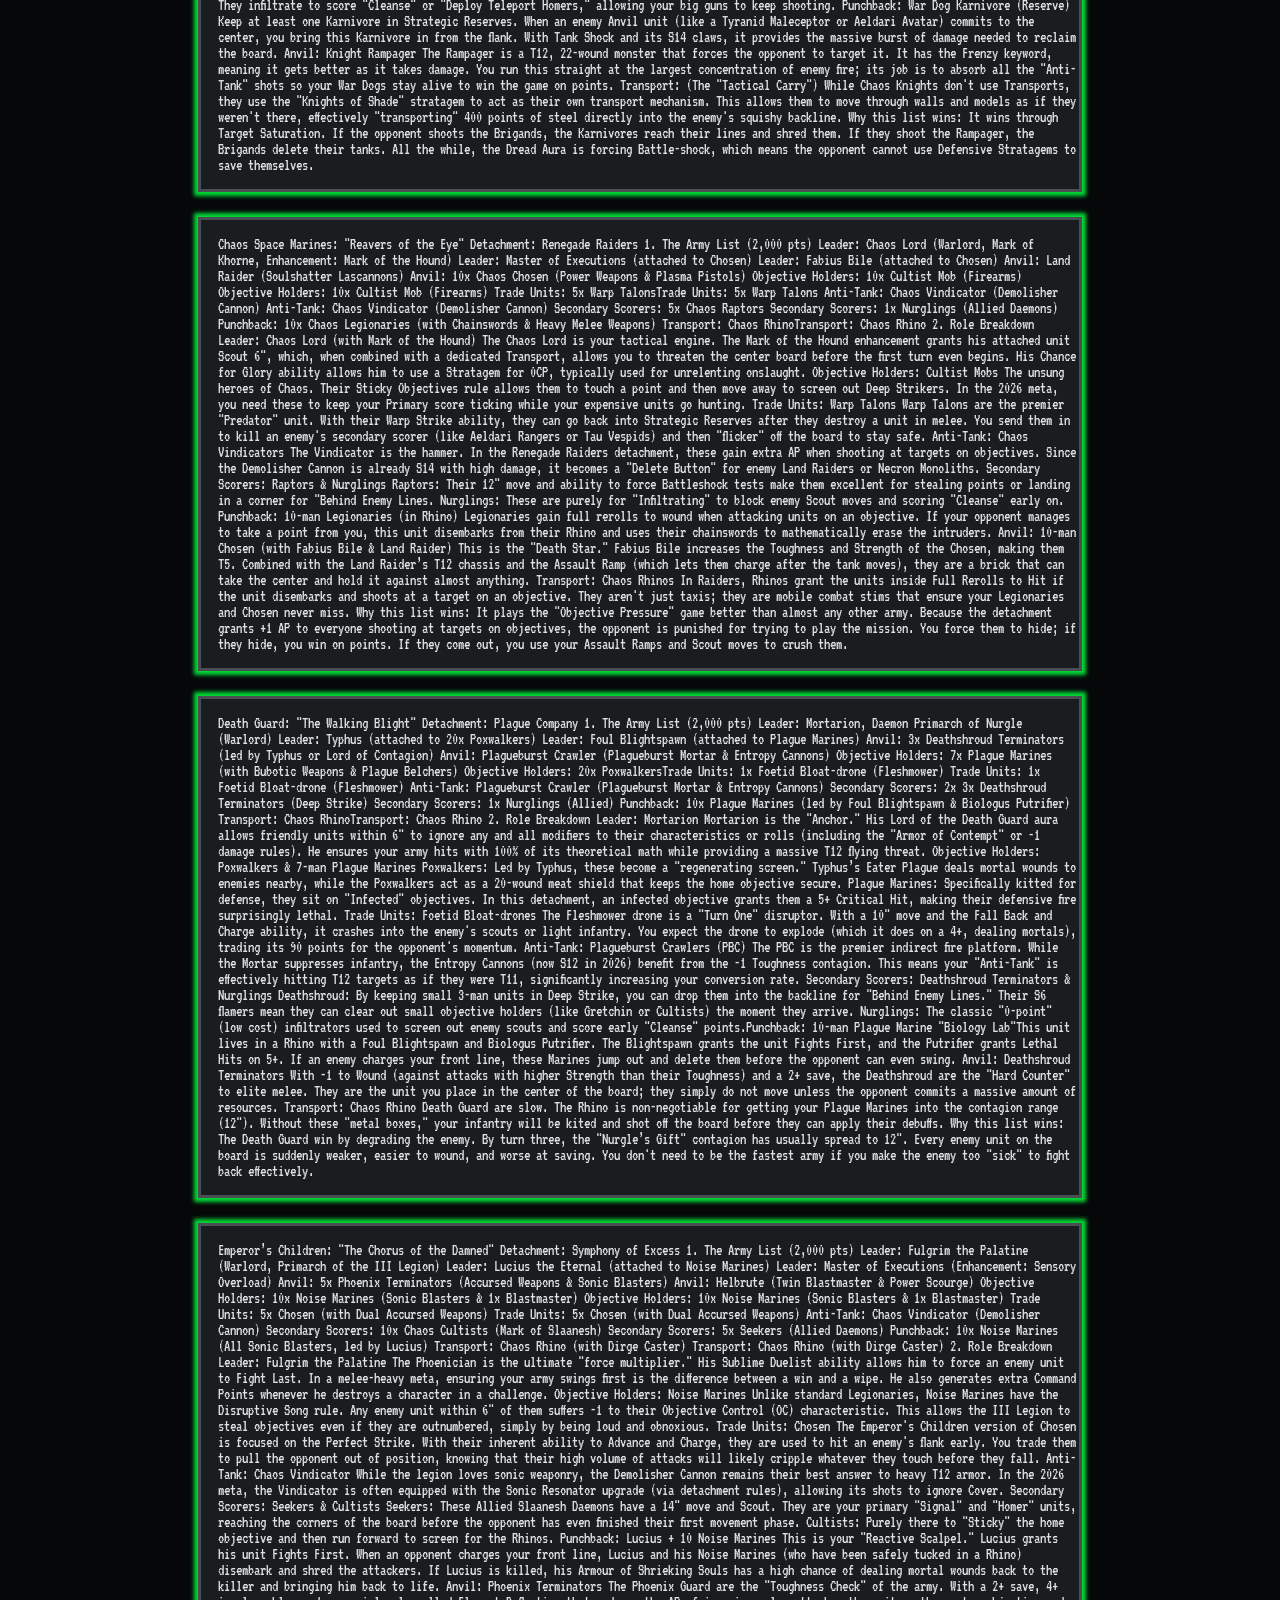
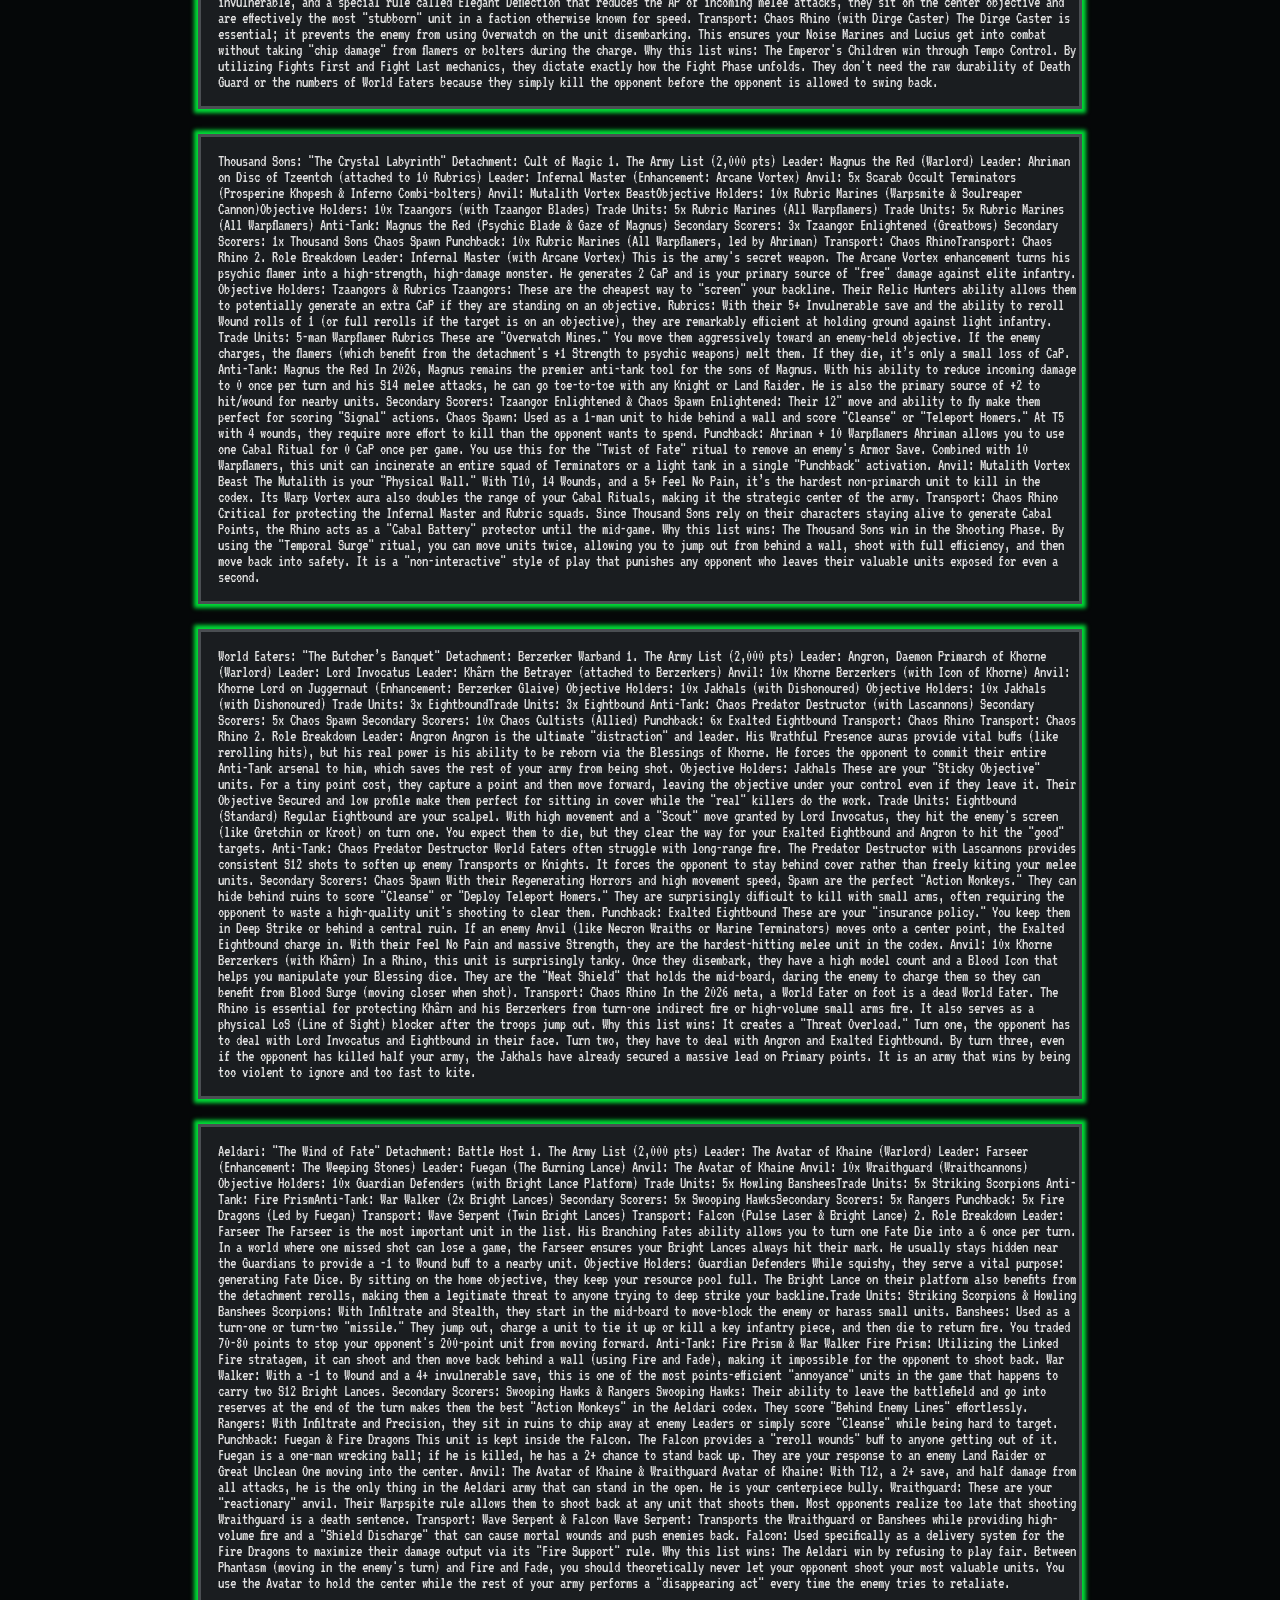
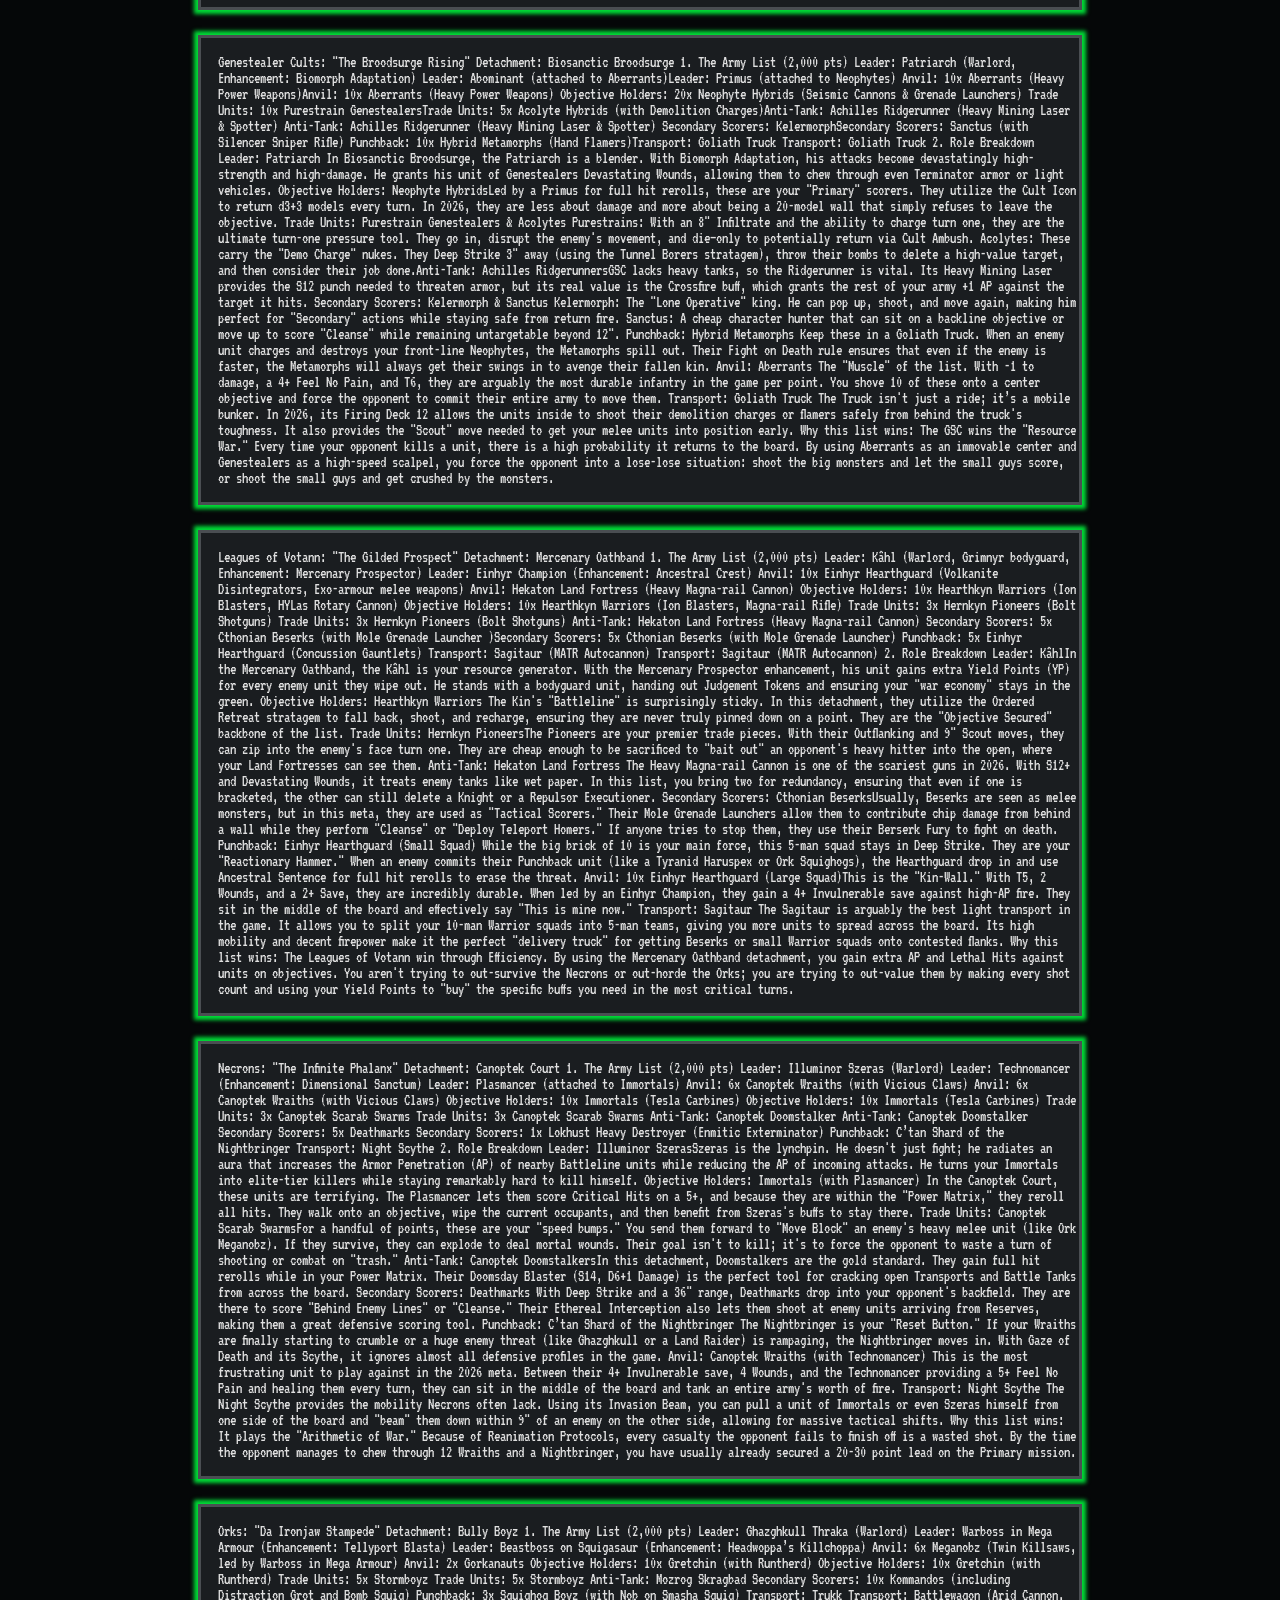
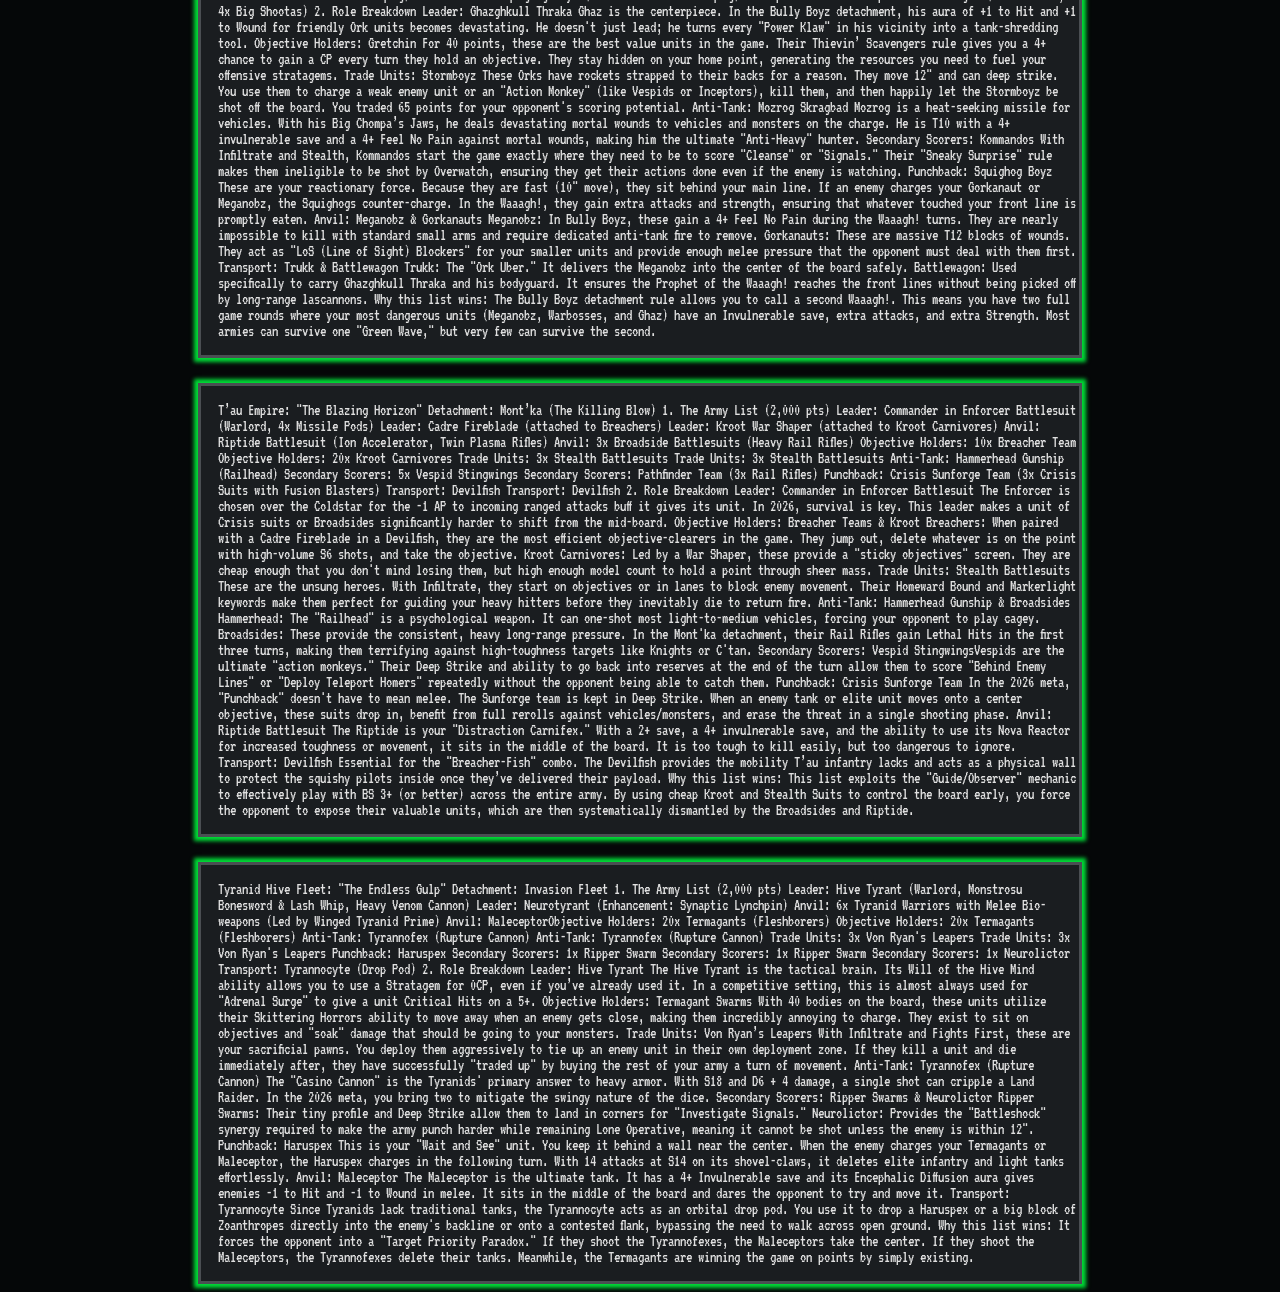
==== commit 30c5962d: "Example armies got text, not good" ====
--- a/examples.html
+++ b/examples.html
@@ -38,94 +38,1116 @@
       <h2 class="text_color sub_title">-Top 3-</h2>
 
       <article id="top1" class="border text_color">
-        <p>Lorem ipsum dolor sit amet consectetur adipisicing elit. Ea, odit! A fugiat totam saepe tenetur! Culpa magni iusto porro voluptatum. Consequuntur et inventore tempore corrupti sed incidunt eius, facilis aliquam.</p>
+        <p>1. Space Marines: Blade of Ultramar
+          Winning List: Conan Jennings (AdeptiCon 2026 Champion, 9-0-0)
+          The Ultramarines have pivoted away from the traditional "Calgar Castle" toward a high-mobility, high-pressure list that exploits the Gladius Task Force or the new Blade of Ultramar detachment.
+          
+          Why it's powerful: It has the best "Action Economy" in the game. With the ability to Advance and Charge or Fall Back and Shoot, they are never pinned down.
+          
+          Unit Roles:
+
+          Leader: Marneus Calgar (Terminator Armor). He generates extra CP and provides incredible melee punch to a Terminator brick.
+
+          Objective Holders: Heavy Intercessors. T6 and 3 wounds make them a nightmare to shift from the home objective.
+
+          Trade Units: Assault Intercessors with Jump Packs. Fast, cheap, and capable of killing a unit twice their cost before dying.
+
+          Anti-Tank: Gladiator Lancer. The most efficient long-range AT in the game due to its built-in rerolls.
+
+          Secondary Scorers: Inceptors. Their 3" deep strike allows them to score "Behind Enemy Lines" or "Deploy Teleport Homers" anywhere on the board.
+
+          Punchback: Brutalis Dreadnought. If an enemy charges your front line, this is the unit that crashes in next turn to wipe them out.
+
+          Anvil: Terminator Squad (10-man). Combined with a Librarian for Sustained Hits, they sit in the center and simply refuse to die.
+
+          Transport: Impulsor. Used to ferry small squads of Hellblasters or Company Heroes to mid-board safely.</p>
       </article>
       <article id="top2" class="border text_color">
-        <p>Lorem ipsum dolor sit amet consectetur adipisicing elit. Ea, odit! A fugiat totam saepe tenetur! Culpa magni iusto porro voluptatum. Consequuntur et inventore tempore corrupti sed incidunt eius, facilis aliquam.</p>
+        <p>2. Chaos Space Marines: Renegade Raiders
+          Winning List: Brian Daugherty (AdeptiCon Runner-up, 8-1-0)
+          This list focuses on the Renegade Raiders detachment, which grants extra AP and movement speed when targeting enemies on objectives.
+          
+          Why it's powerful: It is arguably the fastest army in the game. It uses "Scout" moves and "Dark Pacts" to ensure that whoever they hit stays dead.
+          
+          Unit Roles:
+          
+          Leader: Fabius Bile. He buffs a unit of Chosen to T5, making them significantly harder to kill in the mid-board.
+          
+          Objective Holders: Cultist Mob. Cheap, disposable, and they "Sticky" objectives so the rest of the army can move forward.
+          
+          Trade Units: Warp Talons. With their ability to go back into Strategic Reserves after killing a unit, they "trade" and then hide.
+          
+          Anti-Tank: Chaos Vindicator. The Demolisher Cannon is the ultimate "point and delete" tool for enemy armor.
+          
+          Secondary Scorers: Nurglings (Allied). Still the gold standard for cheap infiltrators that screen and score "Cleanse."
+          
+          Punchback: Chaos Chosen. They can Advance, Shoot, and Charge, making them the perfect reactionary unit.
+          
+          Anvil: Land Raider. Not just a transport, but a T12 brick that demands the opponent's entire shooting phase to kill.
+          
+          Transport: Rhino. Essential for protecting the Chosen and Legionaries as they race toward the center.</p>
       </article>
       <article id="top3" class="border text_color">
-        <p>Lorem ipsum dolor sit amet consectetur adipisicing elit. Ea, odit! A fugiat totam saepe tenetur! Culpa magni iusto porro voluptatum. Consequuntur et inventore tempore corrupti sed incidunt eius, facilis aliquam.</p>
+        <p>3. Necrons: Awakened Dynasty / Pantheon of Woe
+          Winning List: Jordan Nach (Top 3 Major Placer)
+          Despite point increases to C'tan, the Necrons remain dominant because their "stat checks" (High Toughness/Feel No Pain) are too much for many armies to handle.
+          
+          Why it's powerful: Reanimation Protocols. Even if you don't kill a unit entirely, it comes back. They play the "Primary Score" game better than anyone else.
+          
+          Unit Roles:
+          
+          Leader: Technomancer. Usually attached to Wraiths to give them a 5+ Feel No Pain, making them arguably the tankiest unit in the meta.
+          
+          Objective Holders: Immortals (with Plasmancer). They provide high-volume fire and are surprisingly durable for Battleline.
+          
+          Trade Units: Skorpekh Destroyers. They go in, kill an elite squad, and if they die, it’s fine—they’ve done their job.
+          
+          Anti-Tank: Canoptek Doomstalker. Since the 2026 update, these have become staple long-range fire support for the Awakened Dynasty.
+          
+          Secondary Scorers: Deathmarks. Snipers that can Deep Strike into corners to score "Investigate Signals."
+          
+          Punchback: C'tan Shard of the Nightbringer. The ultimate deterrent. If you move close to it, it will charge and destroy anything in the game.
+          
+          Anvil: Canoptek Wraiths. With 4 wounds, a 4++ Invuln, and a 5+++ FNP, they are the definition of an immovable object.
+          
+          Transport: Night Scythe / Monolith. While rarely used as a "bus," the Monolith’s ability to teleport units across the board serves as the ultimate tactical transport.</p>
       </article>
 
       <h2 class="text_color sub_title">-Examples-</h2>
 
       <article id="Space_Marines_army" class="border text_color">
-        <p>Lorem ipsum dolor sit amet consectetur adipisicing elit. Ea, odit! A fugiat totam saepe tenetur! Culpa magni iusto porro voluptatum. Consequuntur et inventore tempore corrupti sed incidunt eius, facilis aliquam.</p>
+        <p>Space Marines: "Strike Force Aurelius
+          "Detachment: Gladius Task Force1. 
+        The Army List (2,000 pts)
+        
+        Leader: Captain in Terminator Armor (Warlord, Enhancement: Fire Discipline)Leader: Lieutenant with Power Weapon (attached to Hellblasters)
+        Leader: Apothecary Biologis (attached to Aggressors)
+        Anvil: 6x Aggressor Squad (Auto Boltstorm Gauntlets & Fragstorm Launchers)
+        Anvil: 5x Terminator Squad (Power Fists & 1x Assault Cannon)
+        Objective Holders: 5x Intercessor Squad (with Astartes Grenade Launcher)
+        Objective Holders: 5x Heavy Intercessor Squad (T6, 3 Wounds each)
+        Trade Units: 5x Assault Intercessors with Jump Packs
+        Trade Units: 5x Assault Intercessors with Jump Packs
+        Anti-Tank: Gladiator Lancer (Lancer Laser Destroyer)
+        Anti-Tank: Ballistus Dreadnought (Missile Launcher & Lascannon)
+        Secondary Scorers: 5x Scout Squad (Sniper, Missile Launcher, Shotguns)
+        Secondary Scorers: 5x Scout Squad (Sniper, Missile Launcher, Shotguns)
+        Punchback: 10x Hellblaster Squad (Plasma Incinerators)
+        Transport: Repulsor (Standard Loadout for Hellblaster protection)
+        2. Role BreakdownLeader: 
+        Captain in Terminator Armor
+        Equipped with the Fire Discipline enhancement, he is a force multiplier. When his unit is in the Devastator Doctrine, they gain Sustained Hits 1 and Critical Hits on a 5+. This turns a standard Terminator squad into a high-volume fire platform that can shred light tanks and heavy infantry alike.
+        Anvil: Aggressor Squad (with Apothecary Biologis)
+        This is your "Mid-board Bully." The Biologis grants the unit Lethal Hits. In the Gladius detachment, you use the Aggressive Surge stratagem to ensure they reach the center. With T6 and a high volume of shots, they are incredibly difficult to shift and punish anyone who tries to charge them.
+        Objective Holders: Heavy Intercessors
+        While standard Intercessors provide Sticky Objectives, the Heavy Intercessors are your "Hardened Point." With T6 and +1 to their armor saves against Damage 1 weapons, they sit on the most contested objective and dare the enemy to waste high-quality anti-tank shots on them.
+        Trade Units: Jump Pack Intercessors
+        These are your "Harassers." With a 12" move and the Hammer of Wrath ability (dealing mortal wounds on the charge), they are perfect for diving onto an enemy's home objective to kill a small unit of Cultists or Grots. You trade them to disrupt the opponent's "Primary" scoring.
+        Anti-Tank: Gladiator Lancer
+        The Lancer is the most reliable sniper in the Astartes armory. Its Aquila Optics allow for a hit, wound, and damage reroll every time it shoots. It stays in the back corners, drawing lines of fire to the most dangerous enemy vehicles.
+        Secondary Scorers: Scouts
+        In 2026, Scouts are mandatory. Their Guerrilla Tactics allow them to go into Strategic Reserves at the end of the enemy turn. They spend the game hopping around the board corners to score "Investigate Signals" or "Deploy Teleport Homers."
+        Punchback: Hellblasters (with Lieutenant)
+        This unit lives inside the Repulsor. The Lieutenant grants them Lethal Hits and Fall Back and Shoot. If an enemy charges them, they shoot. If they die, their For the Chapter! rule lets them shoot one last time on a 3+. They are your "Insurance Policy"—if the enemy moves into the open, the Hellblasters erase them.
+        Transport: Repulsor
+        The Repulsor is more than a taxi; it is a mobile bunker. Its Emergency Embarkation ability allows a nearby unit (like the Hellblasters) to hop back inside if they are charged, effectively wasting the opponent's turn and keeping your high-value plasma guns safe.
+        Why this list wins:
+        It wins through Flexibility. Because you have access to the Tactical Doctrine (Advance and Shoot) and the Assault Doctrine (Advance and Charge), you are never "out of range." You have the anti-tank to kill Knights, the volume of fire to kill hordes, and the mobility to play the mission. It is the "Swiss Army Knife" of 40k.</p>
       </article>
       <article id="Black_Templars_army" class="border text_color">
-        <p>Lorem ipsum dolor sit amet consectetur adipisicing elit. Ea, odit! A fugiat totam saepe tenetur! Culpa magni iusto porro voluptatum. Consequuntur et inventore tempore corrupti sed incidunt eius, facilis aliquam.</p>
+        <p>Black Templars: "The Iron Tide of Sigismund
+          "Detachment: Righteous Crusaders
+          1. The Army List (2,000 pts)
+          Leader: High Marshal Helbrecht (Warlord, attached to Sword Brethren)
+          Leader: The Emperor’s Champion (attached to Sword Brethren)
+          Leader: Chaplain Grimaldus (attached to 20-man Crusader Squad)
+          Anvil: 20x Primaris Crusader Squad (12x Initiates with Chainswords, 8x Neophytes)
+          Anvil: 10x Primaris Sword Brethren (Power Weapons & Twin Lightning Claws)
+          Objective Holders: 5x Intercessors (with Astartes Grenade Launcher)
+          Objective Holders: 10x Primaris Crusader Squad (Standard Loadout)
+          Trade Units: 1x Black Templars Impulsor (Multi-melta)
+          Trade Units: 1x Black Templars Impulsor (Multi-melta)
+          Anti-Tank: Gladiator Lancer (Lancer Laser Destroyer)
+          Anti-Tank: Gladiator Lancer (Lancer Laser Destroyer)
+          Secondary Scorers: 5x Scouts (with Shotguns and Combat Knives)
+          Secondary Scorers: 5x Scouts (with Shotguns and Combat Knives)
+          Punchback: 5x Sword Brethren (led by The Emperor's Champion)
+          Transport: Land Raider Crusader (Hurricane Bolters & Multi-melta)
+          2. Role Breakdown
+          Leader: High Marshal Helbrecht
+          Helbrecht is a melee monster. He grants his unit +1 Strength and +1 Critical Hit range (meaning they trigger Lethal or Sustained Hits on a 5+). When leading Sword Brethren, he makes them capable of wounding T12 vehicles on a 4+ or 5+, which is terrifying for a pure infantry unit.
+          Leader: Chaplain Grimaldus
+          Grimaldus is the "Durability Engine." His Cenobyte Servitors provide three different auras; typically, you choose the 5+ Feel No Pain or the "Advance and Charge" prayer. Putting him in a 20-man Crusader squad creates a 40-wound block that most opponents simply cannot kill in five turns.
+          Anvil: Primaris Crusader Squad (20-man)
+          This is the heart of the Templars. By mixing Initiates and Neophytes, you create a massive footprint that denies enemy movement. Under the Uphold the Honour vow, this entire block has a 6+ Feel No Pain and a 5+ Invulnerable save, making them the most stubborn "Anvil" in the Space Marine codex.
+          Objective Holders: Intercessors
+          Standard "Sticky Objective" duty. They tap the home point and then move to the flanks to prevent enemy "Action Monkeys" (like Nurglings or Mandrakes) from landing in your backline.
+          Trade Units: Impulsors (with Multi-meltas)
+          Templar Impulsors are unique because they can take a Multi-melta. In the 2026 meta, these are "Active Traders." You drive them aggressively into the mid-board to drop off small squads of Sword Brethren, then use the tank itself to block charge lanes or take potshots at enemy light armor.
+          Anti-Tank: Gladiator Lancers
+          Because the rest of the army is so melee-focused, you need the Lancers to handle "Flyers" or heavy tanks that you can't easily reach. They provide the S12 "anchor fire" that forces your opponent to keep their tanks hidden.
+          Secondary Scorers: Scouts
+          With Infiltrate and the ability to go back into reserves, Scouts handle your "Cleanse" and "Deploy Teleport Homers" actions. They are the only units in your army allowed to not be in combat.
+          Punchback: The Emperor’s Champion
+          The Champion is a heat-seeking missile for enemy characters. With Precision and S8 high-AP attacks, he can jump out of a Land Raider and "one-shot" an enemy Captain or Librarian. He is your insurance policy against powerful enemy buff-characters.
+          Transport: Land Raider Crusader
+          The "Brick" that carries Helbrecht and the 10-man Sword Brethren squad. With Assault Ramp, it allows the Templars to move 12", disembark, and charge, giving your most lethal melee unit a massive threat range that ignores most enemy screens.
+          Why this list wins:
+          It wins through Relentless Pressure. The opponent has to deal with two Gladiator Lancers in the back, a 20-man Grimaldus-led squad in the center, and a Land Raider full of Helbrecht’s elites screaming down one flank. The Black Templars don't play a "finesse" game—they overwhelm the opponent’s ability to target-prioritize until the enemy is simply out of models.</p>
       </article>
       <article id="Blood_Angels_army" class="border text_color">
-        <p>Lorem ipsum dolor sit amet consectetur adipisicing elit. Ea, odit! A fugiat totam saepe tenetur! Culpa magni iusto porro voluptatum. Consequuntur et inventore tempore corrupti sed incidunt eius, facilis aliquam.</p>
+        <p>Blood Angels: "The Angel’s Fury
+          "Detachment: Liberator Assault Group1. The Army List (2,000 pts)
+          Leader: Commander Dante (Warlord, attached to Sanguinary Guard)
+          Leader: Lemartes (attached to Death Company)
+          Leader: The Sanguinor (Lone Operative / Epic Hero)
+          Anvil: 10x Death Company Marines with Jump Packs (Power Fists & Inferno Pistols)
+          Anvil: 6x Sanguinary Guard (with Banner and Encarmine Blades)
+          Objective Holders: 5x Intercessors (with Astartes Grenade Launcher)
+          Objective Holders: 10x Assault Intercessors (with Power Fist on Sergeant)
+          Trade Units: 5x Assault Intercessors with Jump Packs
+          Trade Units: 5x Assault Intercessors with Jump Packs
+          Anti-Tank: Gladiator Lancer (Lancer Laser Destroyer)
+          Anti-Tank: Baal Predator (Flamestorm Cannon & 2x Heavy Flamers)
+          Secondary Scorers: 5x Scouts (with Sniper Rifle)
+          Secondary Scorers: 5x Infiltrators (Helix Gauntlet & Omni-scrambler)
+          Punchback: The SanguinorTransport: Impulsor (Shield Dome)
+          Transport: Baal Predator (Functions as an aggressive line-breaker)
+          2. Role BreakdownLeader: 
+          Commander Dante
+          Dante is your "Force Multiplier." He grants his unit +1 to Hit and, more importantly, ensures they are never affected by negative modifiers to their Move, Advance, or Charge rolls. In 2026, Dante ensures the Sanguinary Guard hit their target like a gold-plated sledgehammer.
+          Leader: Lemartes
+          Lemartes is the "Anchor of Madness." He grants his Death Company unit a 6+ Feel No Pain (improving their durability) and reduces the Damage characteristic of incoming attacks by 1. He makes the glass-cannon Death Company surprisingly difficult to remove before they reach melee.
+          Anvil: Death Company (Jump Packs)
+          This is your "Turn One Missile." With a 12" move and the ability to re-roll charges, they are the most feared melee unit in the game. In the Liberator Assault Group, they hit at S10 on the charge with their Power Fists, capable of "one-shotting" a Knight or a Greater Daemon.
+          Objective Holders: Intercessors & Assault Intercessors
+          Intercessors: Use their Sticky Objectives to claim the backfield and then move up to provide fire support.
+          Assault Intercessors: They sit in the Impulsor. Their job is to hold the mid-board; they reroll Wounds when attacking enemies on objectives, making them "Objective Clearers" in the early game.
+          Trade Units: Jump Pack Intercessors
+          These are your "Hammer of Wrath" traders. They zip across the board to harass small enemy units or tie up tanks. You trade their 80-point cost to ensure your opponent has to spend a turn shooting them instead of Dante or Lemartes.
+          Anti-Tank: Gladiator Lancer & Baal Predator
+          Gladiator Lancer: Provides the necessary S12+ long-range support to crack armor before the melee units arrive.
+          Baal Predator: The "Overwatch King." Its Flamestorm Cannon is an 18" auto-hitting nightmare. It drives straight into the center to create a "No-Man's Land" where enemy infantry fear to tread.
+          Secondary Scorers: Scouts & Infiltrators
+          Scouts: Essential for their Guerrilla Tactics, allowing them to go into reserves and reappear to score secondaries.
+          Infiltrators: Their 12" "No-Deep Strike" bubble is vital for protecting your backline from Grey Knights or Aeldari teleporting into your deployment zone.
+          Punchback: The Sanguinor
+          The Sanguinor is the ultimate "Gotcha" unit. He doesn't start on the board; he uses Miraculous Intervention to drop into combat the moment an enemy charges one of your units. He strikes first with a high volume of high-AP attacks, often killing the enemy charger before they even get to swing at your troops.
+          Why this list wins:
+          The Blood Angels win through Violence and Momentum. By combining the Sanguinary Guard's elite precision with the Death Company's raw strength, you create a "Dual Threat" that most armies cannot screen against. You use the Baal Predator to flush enemies out of cover, then use your Jump Pack units to finish them off in the Assault phase.</p>
       </article>
       <article id="Dark_Angels_army" class="border text_color">
-        <p>Lorem ipsum dolor sit amet consectetur adipisicing elit. Ea, odit! A fugiat totam saepe tenetur! Culpa magni iusto porro voluptatum. Consequuntur et inventore tempore corrupti sed incidunt eius, facilis aliquam.</p>
+        <p>Dark Angels: "The Lion’s Triad
+          "Detachment: Inner Circle Task Force
+          1. The Army List (2,000 pts)
+          Leader: Lion El'Jonson (Warlord)
+          Leader: Belial, Grand Master of the Deathwing (attached to Knights)
+          Leader: Azrael (attached to Company Heroes)
+          Anvil: 5x Deathwing Knights (Maces of Absolution)
+          Anvil: 10x Terminator Squad (with Cyclone Missile Launchers)
+          Objective Holders: 4x Company Heroes (Bodyguard for Azrael)
+          Objective Holders: 5x Intercessors (with Astartes Grenade Launcher)
+          Trade Units: 3x Ravenwing Black Knights (Corvus Hammers)
+          Trade Units: 3x Ravenwing Black Knights (Corvus Hammers)
+          Anti-Tank: Gladiator Lancer (Lancer Laser Destroyer)
+          Secondary Scorers: 5x Scouts (with Sniper Rifle & Missile Launcher)
+          Secondary Scorers: 5x Scouts (with Sniper Rifle & Missile Launcher)
+          Punchback: 5x Deathwing Knights (led by Belial)
+          Transport: Repulsor Executioner (Heavy Laser Destroyer)
+          Transport: Razorback (Twin Lascannon)
+          2. Role Breakdown
+          Leader: Lion El'Jonson
+          The Primarch is your "un-killable" center. His All-slayer profile deletes monsters and tanks, but his Aura of the Lion is what wins games—granting nearby units a 4+ Feel No Pain against Mortal Wounds. In 2026, he is the ultimate deterrent; you don't charge the Lion, you run away from him.
+          Leader: Azrael
+          Azrael is a "CP Battery." He stays in the back or mid-board with his Company Heroes, generating an extra Command Point every turn. He also grants his unit a 4+ Invulnerable save, making the Company Heroes one of the most points-efficient objective holders in the game.
+          Anvil: Deathwing Knights
+          With T5, 4 Wounds, and a -1 damage modifier, Deathwing Knights are the premier heavy infantry of the Imperium. They are the units you place on your "Vowed Objective." With full rerolls to wound from the detachment, their Maces of Absolution will crush even the toughest Chaos Terminators or Tyranid monsters.
+          Objective Holders: Intercessors & Company Heroes
+          Intercessors: Used for Sticky Objectives. They tap the home point and then move to screen the Gladiator Lancer.
+          Company Heroes: Their Bodyguard rule makes Azrael nearly impossible to snipe, while their diverse weapon profiles allow them to fend off light infantry probes.
+          Trade Units: Ravenwing Black KnightsThese are your "Anti-Elite" specialists. With their Anti-Vehicle/Monster 4+ on their Corvus Hammers, they can charge a unit significantly more expensive than themselves and deal massive damage before being wiped out. They use their high movement to force the opponent to react.
+          Anti-Tank: Gladiator Lancer & Repulsor Executioner
+          Dark Angels play a "clean" game. The Lancer provides consistent long-range removal, while the Repulsor Executioner acts as both a heavy tank and a transport for the Lion or a small squad of infantry, providing a massive S16 threat to the board.
+          Secondary Scorers: Scouts
+          Scouts are the utility kings. With Infiltrate and the ability to go into Strategic Reserves at the end of the turn, they score "Signals" and "Cleanse" with ease. Their sniper rifles also provide a "Precision" threat to pesky enemy buff-characters.
+          Punchback: Deathwing Knights (with Belial)
+          Belial grants his unit Precision on critical hits. By keeping this unit in Deep Strike, you can drop them 9" away from an enemy leader. If the enemy moves onto your Vowed Objective, these Knights charge in with rerolls and eliminate the enemy character with surgical precision.
+          Transport: Repulsor Executioner & Razorback
+          The Razorback provides fire support for the Intercessors, while the Executioner ensures your heavy-hitters get to the center of the board without being picked off by the "trade pieces" of other factions.
+          Why this list wins:
+          The Dark Angels win through Focus. By picking one objective to be "Vowed," you ensure that the math is always in your favor on the most important part of the board. Between the Lion's defensive auras and the Deathwing's inherent toughness, you simply play a more efficient version of the game than your opponent.</p>
       </article>
       <article id="Grey_Knights_army" class="border text_color">
-        <p>Lorem ipsum dolor sit amet consectetur adipisicing elit. Ea, odit! A fugiat totam saepe tenetur! Culpa magni iusto porro voluptatum. Consequuntur et inventore tempore corrupti sed incidunt eius, facilis aliquam.</p>
+        <p>Grey Knights: "The Silver Tide
+          "Detachment: Teleport Strike Force
+          1. The Army List (2,000 pts)
+          Leader: Kaldor Draigo (Warlord, attached to 5x Terminators)
+          Leader: Grand Master in Nemesis Dreadknight (Enhancement: Sigil of Exigence)
+          Leader: Librarian (Purge Soul psychic attack)
+          Anvil: 5x Brotherhood Terminators (1x Narthecium, 1x Banner)
+          Anvil: 5x Brotherhood Terminators (1x Narthecium, 1x Banner)
+          Objective Holders: 5x Strike Squad (Nemesis Force Weapons)
+          Objective Holders: 5x Strike Squad (Nemesis Force Weapons)
+          Trade Units: 5x Interceptor Squad (Personal Teleporters)
+          Trade Units: 5x Interceptor Squad (Personal Teleporters)
+          Anti-Tank: Nemesis Dreadknight (Heavy Incinerator & Heavy Psycannon)
+          Anti-Tank: Nemesis Dreadknight (Heavy Incinerator & Heavy Psycannon)
+          Secondary Scorers: 5x Purgation Squad (4x Incinerators)
+          Secondary Scorers: 1x Inquisitor Coteaz (Allied Agent for CP regen)
+          Punchback: 5x Paladins (3x Psycannons, led by Librarian)
+          Transport: N/A (The "Teleport Assault" army rule replaces the need for transports).
+          2. Role Breakdown
+          Leader: Kaldor Draigo
+          Draigo is your "Reliable Charge" button. His One-man Army rule gives his unit +3 to charge rolls when arriving from Deep Strike. In a meta where 9" charges are risky, Draigo makes a 6" charge almost guaranteed, allowing his Terminators to delete a key enemy unit the moment they arrive.
+          Anvil: Brotherhood Terminators
+          These are the most annoying units to kill in the game. With the Narthecium, they return one dead model to the unit every single Command Phase. If your opponent doesn't wipe the whole squad, they just keep coming back. They use Lethal Hits on the charge to punch up into high-toughness targets.
+          Objective Holders: Strike Squads
+          Strike Squads are essential because of Sanctifying Ritual. This gives their objectives Sticky Objectives, allowing the Grey Knights to capture a point and immediately teleport away to a different part of the board while still scoring the points.
+          Trade Units: Interceptor Squads
+          With a 12" move and the ability to move again after shooting, Interceptors are your "harassment" units. You use them to jump over screens, kill a small support unit like a GSC Nexos or an Aeldari Warlock, and then hide behind a wall before the enemy can swing back.
+          Anti-Tank: Nemesis Dreadknights
+          In the 2026 update, Dreadknights have S12 melee weapons, making them the primary anti-tank tool. The Grand Master version with the Sigil of Exigence is particularly dangerous; once per game, when he is targeted by a ranged attack, he can immediately teleport away, wasting the opponent's shots.
+          Secondary Scorers: Purgation Squad
+          Equipped with Incinerators (flamers), these units use Astral Aim to shoot at targets they can't even see (Indirect Fire). They are perfect for clearing small units hiding in ruins to score "Cleanse" or "Investigate Signals" from total safety.
+          Punchback: Paladins & Librarian
+          Paladins hit on 2+ and are T6, making them much sturdier than regular Terminators. The Librarian provides Vortex of Doom, a psychic power that deals mortal wounds without needing a hit roll. They are your "Mid-board Bully" unit that stays in the center and dares the enemy to approach.
+          Transport: (Teleport Assault)
+          The Grey Knights don't use Rhinos or Land Raiders because the entire army can fly. The Teleport Assault rule allows you to pick up up to 3 units every turn and place them in Deep Strike. This "virtual transport" makes the Grey Knights the most mobile army in Warhammer 40k.
+          Why this list wins:
+          It wins through Positioning. You never have to walk across the board and get shot. You start in cover, teleport to where the enemy is weak, strike, and then use Mists of Deimos to teleport away when the enemy tries to charge you. You are playing a game of "cat and mouse" where you are always the cat.</p>
       </article>
       <article id="Space_Wolves_army" class="border text_color">
-        <p>Lorem ipsum dolor sit amet consectetur adipisicing elit. Ea, odit! A fugiat totam saepe tenetur! Culpa magni iusto porro voluptatum. Consequuntur et inventore tempore corrupti sed incidunt eius, facilis aliquam.</p>
+        <p>Space Wolves: "The Iron-Claw Pack
+          "Detachment: Stormlance Task Force
+          1. The Army List (2,000 pts)
+          Leader: Logan Grimnar on Stormrider (Warlord)
+          Leader: Wolf Lord on Thunderwolf (Enhancement: Fury of the Storm)
+          Leader: Wolf Guard Battle Leader on Thunderwolf (attached to Cavalry)
+          Anvil: 6x Thunderwolf Cavalry (Storm Shields & Heirloom Weapons)
+          Anvil: 6x Thunderwolf Cavalry (Storm Shields & Heirloom Weapons)
+          Objective Holders: 5x Intercessors (with Astartes Grenade Launcher)
+          Objective Holders: 5x Intercessors (with Astartes Grenade Launcher)
+          Trade Units: 5x Fenrisian WolvesTrade Units: 5x Fenrisian Wolves
+          Anti-Tank: Gladiator Lancer (Lancer Laser Destroyer)
+          Anti-Tank: Gladiator Lancer (Lancer Laser Destroyer)
+          Secondary Scorers: 5x Wulfen (with Storm Shields)
+          Secondary Scorers: 5x Wulfen (with Storm Shields)
+          Punchback: 5x Wolf Guard Terminators (Power Fists & Storm Shields)
+          Transport: N/A (Space Wolves utilize "Thunderwolf Speed" and "Swift Advance" as their transport).
+          2. Role Breakdown
+          Leader: Logan Grimnar on Stormrider
+          Logan is the "Alpha." Once per game, his High King of Fenris ability allows the entire army to reroll successful charges and—crucially—grants everyone extra melee attacks. In the 2026 meta, Logan’s "Waaagh-style" turn is usually when the game is decided.
+          Anvil: Thunderwolf Cavalry (The Deathstar)
+          With T6, 4 Wounds, and a 4+ Invulnerable Save from their Storm Shields, these are the most durable cavalry in the game. When led by a Wolf Lord and a Battle Leader, they gain Lethal Hits and Devastating Wounds. In the Stormlance detachment, they can move 10", Advance, and still Charge, giving them a massive 17-22" threat range.
+          Objective Holders: Intercessors
+          These are your "Sticky Objective" units. Their Objective Secured rule allows them to tap a point and then move forward to screen for the cavalry, ensuring your primary score stays high even if the unit is eventually wiped out.
+          Trade Units: Fenrisian Wolves
+          At a tiny point cost, these are your "Screen-Clearers." You throw them at the enemy's front line to absorb Overwatch fire or to block an enemy scout move. They are intended to die to keep your Thunderwolves healthy for the real fight.
+          Anti-Tank: Gladiator Lancers
+          Space Wolves need reliable long-range support to crack heavy T12 targets. The Lancer’s built-in rerolls for hits, wounds, and damage make it the most consistent anti-tank platform in the Astartes arsenal, allowing your melee units to focus on clearing objectives.
+          Secondary Scorers: Wulfen
+          Wulfen are the ultimate "distraction carnifex." With their 4+ Invulnerable save and the ability to move 8", they zip into corners for "Deploy Teleport Homers." If they are ignored, they charge and kill elite infantry; if they are shot, they have "Fight on Death," ensuring the opponent pays a price.
+          Punchback: Wolf Guard Terminators
+          Kept in Teleport Strike (Deep Strike), these are your "Reactionary Hammer." When an enemy commits their heavy-hitter to the center objective, the Terminators drop in. With Storm Shields and Power Fists, they can weather the storm and punch back with S8 high-damage swings.
+          Transport: (Thunderwolf Speed)
+          Because the entire core of the army moves 10", they do not need Rhinos or Impulsors. They use the "Ride Hard, Ride Fast" stratagem to gain a -1 to be hit and -1 to be wounded while crossing the board, effectively acting as their own armored transport.
+          Why this list wins:
+          It wins through Aggression and Durability. The Stormlance detachment allows you to dictate the engagement. By Turn 2, you are almost guaranteed to be in the enemy's deployment zone. The opponent is forced to choose between shooting at the Thunderwolves (who have a 4++ save) or the Gladiator Lancers (who are deleting their tanks). Most opponents simply lack the volume of fire to stop both.</p>
       </article>
       <article id="Sororitas_army" class="border text_color">
-        <p>Lorem ipsum dolor sit amet consectetur adipisicing elit. Ea, odit! A fugiat totam saepe tenetur! Culpa magni iusto porro voluptatum. Consequuntur et inventore tempore corrupti sed incidunt eius, facilis aliquam.</p>
+        <p>Adepta Sororitas: "The Hallowed Vengeance
+          "Detachment: Army of Faith
+          1. The Army List (2,000 pts)
+          Leader: Morvenn Vahl (Warlord, attached to Paragon Warsuits)
+          Leader: Saint Celestine (attached to Zephyrim)
+          Leader: Triumph of Saint Katherine (The ultimate buff-piece)
+          Anvil: 3x Paragon Warsuits (Multi-melta & Morvenn Vahl)
+          Anvil: 10x Sacresants (Anointed Halberds & Shields)
+          Objective Holders: 10x Battle Sisters (with 1x Multi-melta & Simulacrum Imperialis)
+          Objective Holders: 10x Battle Sisters (with 1x Multi-melta)
+          Trade Units: 5x Seraphim (Hand Flamers)Trade Units: 5x Seraphim (Hand Flamers)
+          Anti-Tank: Castigator (Battle Cannon & 3x Heavy Bolters)
+          Anti-Tank: Exorcist (Exorcist Missile Launcher)
+          Secondary Scorers: 1x Death Cult Assassins (Allied Agents)
+          Secondary Scorers: 1x Penitent EnginePunchback: 10x Zephyrim (led by Saint Celestine)
+          Transport: Immolator (Twin Multi-melta)
+          Transport: Sororitas Rhino
+          2. Role Breakdown
+          Leader: Morvenn Vahl
+          Vahl is the undisputed queen of the Sisters' offensive. Her Abbeys of the Golden Light rule allows her and her Paragon Warsuits to reroll all Hit and Wound rolls. In the 2026 meta, she is a heat-seeking missile that can delete a Greater Daemon or a Land Raider in a single turn.
+          Objective Holders: Battle Sister Squads
+          These squads are the lifeblood of the army. Their Sacred Grounds rule generates a Miracle Die every turn they hold an objective. By 2026 standards, they are "sticky," using the Litanies of Faith to stay relevant even as they take casualties.
+          Trade Units: Seraphim
+          With their Burning Descent ability, they Deep Strike, fire their hand flamers (benefiting from the detachment's +1 to Wound for acts of faith), and then move 6" again. You trade them to clear an enemy's light infantry off a backfield point, forcing the opponent to redirect fire away from your tanks.
+          Anti-Tank: Castigator & Exorcist
+          Castigator: Provides high-volume, high-strength shells. Its Righteous Judgment rule ignores Cover, making it a nightmare for heavy infantry and light armor.
+          Exorcist: The premier indirect-fire anti-tank. It forces the opponent to stay out of open lanes, and with a Miracle Die, you can guarantee the high-damage rolls needed to pop a transport from behind a wall.
+          Secondary Scorers: Penitent Engines & Death Cult Assassins
+          Penitent Engine: An "Advanced and Charge" monster. It’s cheap, fast, and forces the opponent to deal with it. It scores "Cleanse" easily while moving toward the enemy lines.
+          Death Cult Assassins: Tiny, cheap, and easily hidden. They exist solely to perform "Actions" and score secondaries while being too small for the opponent to waste a high-quality shot on.
+          Punchback: Zephyrim (with Saint Celestine)
+          This is your counter-offensive. When an enemy charges your front line, Celestine and her Zephyrim fly in. Celestine's Healing Tears brings models back to life, and the Zephyrim gain Lethal Hits on the charge, shredding anything from Marines to light vehicles.
+          Anvil: The Triumph of Saint Katherine
+          The Triumph is a massive 18-wound "buff-hub." It allows nearby units to perform multiple Acts of Faith per phase and provides a 6+ Feel No Pain. It sits in the center of the board, surrounded by Sacresants, creating a "No-Go Zone" for the enemy.
+          Transport: Immolator & Rhino
+          Immolator: Its Fire Support rule allows it to split a 10-man sister squad into two 5-man units, doubling your objective-holding efficiency. It also carries the Multi-melta punch needed to support the front lines.
+          Rhino: Standard delivery for the Sacresants and the Triumph, ensuring they reach the center board without being picked off by long-range snipers.
+          Why this list wins:
+          It wins through Guaranteed Outcomes. While other armies roll dice and hope for the best, the Sisters use Miracle Dice to know their Melta shot will deal 6 damage or that their save will succeed. In 2026, where efficiency is everything, the ability to remove luck from the equation makes the Sororitas an incredibly stable tournament choice.</p>
       </article>
       <article id="Custodes_army" class="border text_color">
-        <p>Lorem ipsum dolor sit amet consectetur adipisicing elit. Ea, odit! A fugiat totam saepe tenetur! Culpa magni iusto porro voluptatum. Consequuntur et inventore tempore corrupti sed incidunt eius, facilis aliquam.</p>
+        <p>Adeptus Custodes: "The Auric Spearhead"
+          Detachment: Shield Host
+          1. The Army List (2,000 pts)
+          Leader: Trajann Valoris (Warlord, attached to Warden squad)
+          Leader: Shield-Captain in Allarus Terminator Armor (Enhancement: Castellan's Mark)
+          Leader: Blade Champion (attached to Custodian Guard)
+          Anvil: 5x Custodian Wardens (with Vexilla and Guardian Spears)
+          Anvil: 3x Allarus Custodians (Castellan Axes)
+          Objective Holders: 4x Custodian Guard (with Guardian Spears and 1x Sentinel Blade/Storm Shield)
+          Objective Holders: 4x Custodian Guard (with Guardian Spears)
+          Trade Units: 2x Allarus Custodians (Single models used for "Targeting")
+          Trade Units: 5x Prosecutors (Allied Sisters of Silence)
+          Anti-Tank: Caladius Grav-tank (Twin Iliastus Accelerator Cannon)
+          Anti-Tank: Caladius Grav-tank (Twin Iliastus Accelerator Cannon)
+          Secondary Scorers: 2x Venatari CustodiansSecondary Scorers: 2x Venatari Custodians
+          Punchback: 5x Custodian Wardens (led by Trajann)
+          Transport: N/A (Custodes utilize "Golden Light" Deep Strike and the Caladius's speed).
+          2. Role BreakdownLeader: Trajann Valoris
+          Trajann remains the premier "buff-commander." His Captain-General ability allows his unit to ignore all modifiers to their rolls (crucial for ignoring -1 to hit or -1 damage). In 2026, he is primarily used to ensure his Warden squad wins any melee engagement they enter, regardless of enemy debuffs.
+          Objective Holders: Custodian Guard
+          With their Sentinel Blades and Storm Shields, these units boast a 4+ Invulnerable save and OC 3 per model. Their Resolute Guardians rule allows them to shoot twice if they are standing on an objective you control, making them the most dangerous "home-room" defenders in the meta.
+          Trade Units: Prosecutors & Solo Allarus
+          Prosecutors: At a tiny point cost, these 5 models are your "bait." You put them in lanes to trigger enemy Overwatch or to hold a point for one turn before they inevitably die, forcing the opponent to move their expensive units out of cover.
+          Solo Allarus: Using their From Golden Light rule, they can be placed into Reserves and reappear. You "trade" their position to distract an opponent's heavy-hitter.
+          Anti-Tank: Caladius Grav-tanks
+          Since Custodes lack high-volume anti-tank in melee (unless they get close), the Caladius is mandatory. Its Accelerator Cannon provides S12+ shots with high damage. In the 2026 meta, its speed (12") allows it to find angles that the slow-moving infantry cannot.
+          Secondary Scorers: Venatari Custodians
+          Venatari are the ultimate "Action Monkeys" for the Ten Thousand. Their Superior Infiltration allows them to Deep Strike within 9" and then move, or drop in for 0CP. They score "Behind Enemy Lines" and then fly away to safety using their high mobility.
+          Punchback: Wardens (with Trajann)The Wardens are your "reactive hammer." When an enemy charges your front-line Guard, Trajann and his Wardens (who have a 4+ Feel No Pain for one phase per game) counter-charge. Between Trajann's S10 axe and the Wardens' high-volume spears, nothing survives the "Punchback."
+          Anvil: Allarus Terminators
+          The Allarus are the definition of "Anvil." With T7 and 4 Wounds each, they are incredibly difficult to shift. They use their Slayers of Tyrants rule to target characters, effectively forcing the opponent to keep their leaders far away from the center objective.
+          Transport: (The Golden Light)
+          Custodes rarely use Venestari or Land Raiders in 2026. Instead, they use the "Golden Light of the Emperor" (Deep Strike) as their transport. By keeping 25-30% of the army in the sky, you "transport" your most lethal units directly into the heart of the enemy's formation on Turn 2.
+          Why this list wins:
+          It wins through Individual Model Superiority. Each Custodian model is essentially a "Hero" level character in any other army. By using the Shield Host to grant Critical Hits on a 5+ during the "Martial Mastery" turns, you can delete entire units with just 4 or 5 models. You don't need to outnumber the opponent; you just need to ensure that every model you have is fighting at 100% efficiency.</p>
       </article>
       <article id="Mechanicus_army" class="border text_color">
-        <p>Lorem ipsum dolor sit amet consectetur adipisicing elit. Ea, odit! A fugiat totam saepe tenetur! Culpa magni iusto porro voluptatum. Consequuntur et inventore tempore corrupti sed incidunt eius, facilis aliquam.</p>
+        <p>Adeptus Mechanicus: "The Data-Reaper Protocol"
+          Detachment: Skitarii Hunter Cohort
+          1. The Army List (2,000 pts)
+          Leader: Skitarii Marshal (Warlord, Enhancement: Clandestine Infiltration)
+          Leader: Technoarcheologist (attached to Breachers)
+          Leader: Cybernetica Datasmith (attached to Kastelans)
+          Anvil: 10x Kataphron Breachers (Heavy Arc Rifles & Hydraulic Claws)
+          Anvil: 2x Kastelan Robots (Twin Kastelan Fists & Incendine Combustor)
+          Objective Holders: 10x Skitarii Vanguard (Omnispex & Data-tether)
+          Objective Holders: 10x Skitarii Vanguard (Omnispex & Data-tether)
+          Trade Units: 3x Sydonian Dragoons with Taser Lances
+          Trade Units: 3x Sydonian Dragoons with Taser Lances
+          Anti-Tank: Onager Dunecrawler (Neutron Laser & Cognis Heavy Stubber)
+          Secondary Scorers: 5x Pteraxii Sterylizors
+          Secondary Scorers: 3x Serberys Sulphurhounds
+          Punchback: 5x Sicarian InfiltratorsTransport: Skorpius Dunerider
+          Transport: Skorpius Dunerider
+          2. Role Breakdown
+          Leader: Skitarii Marshal
+          The Marshal is your "Order" efficiency engine. In the Hunter Cohort, he allows his unit to reroll hits and, crucially, use a Stratagem for 0CP. With the Clandestine Infiltration enhancement, he gives his Vanguard unit Infiltrate, allowing you to grab center objectives before the first turn.
+          Objective Holders: Skitarii Vanguard
+          Vanguard are the gold standard for Battleline in 2026. Their Rad-Saturation aura reduces the Objective Control (OC) of nearby enemies by 1. This means even if you are outnumbered on a point, you often still control it because the enemy's OC has been neutered.
+          Trade Units: Sydonian Dragoons (Taser Lances)
+          These are your "Melee Missiles." With a 10" move and Stealth, they are surprisingly hard to shoot down as they close the gap. With Sustained Hits 2 on their lances, they can punch way above their weight class, trading their points for an enemy's light tank or elite infantry squad.
+          Anti-Tank: Onager Dunecrawler
+          The Neutron Laser is the Omnissiah’s answer to heavy armor. At S16 and high damage, it is a dedicated "Knight-Killer." In 2026, the Onager’s 4+ Invulnerable Save aura for nearby Battleline units makes it a defensive lynchpin as much as an offensive one.
+          Secondary Scorers: Pteraxii Sterylizors & Serberys Sulphurhounds
+          Pteraxii: Their Thermal Riders ability allows them to move 12", shoot their flamers, and then jump back into the sky (Reserves) at the end of the turn. They are the ultimate "Action Monkeys.
+          Sulphurhounds: High-speed cavalry used for "Linebreaker" or "Signals," utilizing their breath weapons to chip away at small enemy squads holding backfield points.
+          Punchback: Sicarian Infiltrators
+          With Fights First and the ability to prevent enemy units from setting up within 12" of them, these are your "Reactionary Protectors." You keep them hidden behind your Breachers; if the Breachers are charged, the Infiltrators move in to punish the attackers with high-volume precision strikes.
+          Anvil: Kataphron Breachers & Kastelan Robots
+          Breachers: These are the "Meat" of the army. With T7, 3 Wounds, and a 2+ save in cover, they are the best firing platform in the codex. When paired with the Technoarcheologist, they prevent enemies from Deep Striking within 12", protecting your backline.
+          Kastelan Robots: The "Iron Wall." With T9 and a 2+ save, they act as a physical barrier. If they enter the "Conqueror Protocol," they become a terrifying melee threat that refuses to die.
+          Transport: Skorpius Dunerider
+          Essential for the "Vanguard Rush." It protects your squishy infantry from indirect fire and has Firing Deck 2, allowing your special weapons to fire from the safety of the hover-hull. Its high-volume stubber fire is also excellent for clearing enemy screens.
+          Why this list wins:
+          The Adeptus Mechanicus wins through Layered Buffs. By turn three, between the Doctrina Imperatives (providing extra AP or better saves) and the Rad-Saturation of your Vanguard, you are effectively playing a math game that the opponent can't win. You aren't just shooting; you are systematically reducing the enemy's ability to play the mission.</p>
       </article>
       <article id="Astra_Militarum_army" class="border text_color">
-        <p>Lorem ipsum dolor sit amet consectetur adipisicing elit. Ea, odit! A fugiat totam saepe tenetur! Culpa magni iusto porro voluptatum. Consequuntur et inventore tempore corrupti sed incidunt eius, facilis aliquam.</p>
+        <p>Astra Militarum: "The Iron Hammer Recon"
+          Detachment: Combined Regiment
+          1. The Army List (2,000 pts)
+          Leader: Lord Solar Leontus (Warlord)
+          Leader: Ursula Creed (attached to Cadian Shock Troops)
+          Leader: Tank Commander (Demolisher Cannon, Enhancement: Grand Strategist)
+          Anvil: Rogal Dorn Battle Tank (Oppressor Cannon & Pulveriser Cannon)
+          Anvil: Rogal Dorn Battle Tank (Oppressor Cannon & Pulveriser Cannon)
+          Objective Holders: 20x Cadian Shock Troops (with 2x Plasma Guns, 2x Meltaguns)
+          Objective Holders: 20x Infantry Squad (with 2x Mortar Teams)
+          Trade Units: 1x Hellhound (Inferno Cannon)Trade Units: 1x Hellhound (Inferno Cannon)
+          Anti-Tank: Leman Russ Vanquisher
+          Anti-Tank: Leman Russ Vanquisher
+          Secondary Scorers: 5x Gaunt’s Ghosts
+          Secondary Scorers: 5x Attilan Rough Riders
+          Punchback: 10x Kasrkin (Hot-shot Lasguns & Melta Mine)
+          Transport: ChimeraTransport: Chimera
+          2. Role Breakdown
+          Leader: Lord Solar Leontus
+          Leontus is the "Grand Architect." He provides three orders that can be given to any Astra Militarum unit (including Tanks). Without him, your big tanks are hitting on 4+; with him, they hit on 3+ with rerolls. He also generates an extra CP every turn, which is essential for recycling your dead infantry.
+          Objective Holders: 20-man Infantry Blobs
+          Cadian Shock Troops: Led by Ursula Creed, these allow you to use a Stratagem (like Fields of Fire) for 0CP. They are your primary mid-board presence.
+          Standard Infantry: These stay in the backline with their mortars. Because they have a Heavy Weapon Team attached, they can chip away at enemy light infantry while holding the home objective.
+          Trade Units: Hellhounds
+          The Hellhound is the ultimate "sacrifice" unit. With its Flush Them Out rule, it removes the Benefit of Cover from an enemy unit it hits. You drive it straight at an objective, spray the enemy, and force them to deal with a T10 vehicle. When it dies, it has a high chance of exploding, dealing mortals to everything nearby.
+          Anti-Tank: Leman Russ Vanquishers
+          While the Vanquisher was a "meme" in early 10th edition, the 2026 points drop has made them the most efficient anti-tank in the game. At S18 and Heavy, they hit on a 2+ when stationary. They are "glass cannons" that you keep in the back to delete enemy Land Raiders from 72" away.
+          Secondary Scorers: Gaunt’s Ghosts
+          The Ghosts are the best secondary scorers in the Imperial Guard. They have Lone Operative and the ability to disappear from the board at the end of the turn and reappear anywhere else. They score "Behind Enemy Lines" and "Signals" with zero risk of being shot.
+          Punchback: Kasrkin
+          Kasrkin are "Vanguard Elite." They use their Warrior Elite ability to grant themselves two orders at once (e.g., "Take Aim" and "First Rank Fire, Second Rank Fire"). When an enemy takes an objective, you disembark these from a Chimera and unleash 30-40 shots of high-AP las-fire to reclaim it.
+          Anvil: Rogal Dorn Battle Tanks
+          The Rogal Dorn is the "Brick." Its Ablative Armour rule allows it to change the Damage characteristic of an incoming attack to 0 once per game. It is the unit you park in the middle of the board to absorb an entire army's worth of shooting while your infantry does the "real" work.
+          Transport: Chimera
+          The Chimera is essential for the "Mechanized" feel of the 2026 Guard. It protects your Kasrkin and Officers from indirect fire and provides Firing Deck 2, allowing your special weapons to shoot from safety while the vehicle moves.
+          Why this list wins:
+          It wins through Attritional Dominance. Between the Reinforcements! stratagem (bringing back 20-man squads) and the high toughness of the Rogal Dorns, the Imperial Guard simply outlasts the opponent. You may lose 80% of your models, but if you have one Tank and one recycled squad of Cadians on the final turn, you’ve likely secured a 90+ point score.</p>
       </article>
       <article id="Imperial_Agents_army" class="border text_color">
-        <p>Lorem ipsum dolor sit amet consectetur adipisicing elit. Ea, odit! A fugiat totam saepe tenetur! Culpa magni iusto porro voluptatum. Consequuntur et inventore tempore corrupti sed incidunt eius, facilis aliquam.</p>
+        <p>Imperial Agents: "The Emperor’s Judgment"
+          Detachment: Ordo Inquisitorial Combat Squad
+          1. The Army List (2,000 pts)
+          Leader: Inquisitor Greyfax (Warlord, attached to Henchmen)
+          Leader: Inquisitor Coteaz (attached to Henchmen)
+          Leader: Watch Captain Artemis (attached to Death Watch Veterans)
+          Anvil: 10x Inquisitorial Henchmen (with 2x Mystics and 2x Jokaero Weaponsmiths)
+          Anvil: 10x Death Watch Veterans (with 4x Frag Cannons and 4x Thunder Hammers)
+          Objective Holders: 10x Exaction Squad (with Arbites Medkit)
+          Objective Holders: 10x Navy Breachers (with Multi-laser and Demolition Charge)
+          Trade Units: 5x Death Watch Veterans (with Long Vigil Ranged Weapons)
+          Trade Units: 4x Culexus AssassinAnti-Tank: Vindicare Assassin
+          Anti-Tank: Canis Rex (Allied Freeblade Knight)
+          Secondary Scorers: 1x Callidus Assassin
+          Secondary Scorers: 5x Voidsmen-at-Arms
+          Punchback: Eversor Assassin
+          Transport: Imperial Corvus Blackstar
+          Transport: Inquisitorial Chimera
+          2. Role Breakdown
+          Leader: Inquisitor Greyfax
+          Greyfax is the "anti-meta" queen. Her Psyker Hunter ability allows her unit to target Psykers with Precision, which is vital for sniping out leaders in Thousand Sons or Grey Knights. She also provides an aura of +1 Leadership, making her henchmen nearly immune to Battle-shock.
+          Objective Holders: Navy Breachers & Exaction Squad
+          Navy Breachers: These are the "Close-Quarters" experts. They gain rerolls to wound when attacking units on objectives, making them surprisingly lethal at clearing points.
+          Exaction Squad: With their Arbites Medkit, they are hard to shift. They have the "Ignore Cover" rule, ensuring that enemies can't hide from the Emperor's Law.
+          Trade Units: Culexus Assassin
+          The Culexus is your "psychic shield." You throw him forward against any army that relies on psychic powers or buffs. His Etherium ability makes him only hittable on a 6+, allowing him to "trade" time and resources against units ten times his cost.
+          Anti-Tank: Canis Rex & Vindicare Assassin
+          Canis Rex: Since Imperial Agents lack heavy tanks, recruiting a Freeblade Knight is standard meta. He provides the S20 melee and high-damage shooting the army otherwise lacks.
+          Vindicare Assassin: His Shieldbreaker round ignores Invulnerable saves. In 2026, he is your primary answer to "untouchable" leaders like Magnus the Red or The Avatar of Khaine.
+          Secondary Scorers: Callidus Assassin & Voidsmen
+          Callidus: Essential for "Behind Enemy Lines." Her ability to redeploy every turn is the best scoring mechanic in the game.
+          Voidsmen: These are your 50-point "Action Monkeys." They exist to sit in corners, scan for signals, and die quietly for the cause.
+          Punchback: Eversor Assassin
+          The Eversor is a "human bomb." You keep him in the shadows until an enemy unit successfully charges your Henchmen. He then counter-charges with a massive volume of attacks and Fights First, often clearing the objective before the enemy can swing.
+          Anvil: Death Watch Veterans (with Frag Cannons)
+          When 10 Veterans are led by Watch Captain Artemis and loaded into a Corvus Blackstar, they become the army's hammer. With high-toughness (relative to humans) and heavy weapons, they can take a center position and hold it through high-volume fire.
+          Transport: Corvus Blackstar & Chimera
+          Corvus Blackstar: Provides the essential aerial transport for the Death Watch, bypassing enemy lines.
+          Inquisitorial Chimera: A mobile bunker for your Inquisitors. It protects your fragile leaders while providing decent support fire with its Multi-laser.
+          Why this list wins:z
+          Imperial Agents win through Denial. By using Assassins to shut down enemy strategies and Inquisitors to provide specialized buffs, you play a "reactive" game. You wait for the opponent to make a move, then reveal that you have the exact unit required to counter it. It is a high-skill, high-reward army that punishes opponents for being over-reliant on a single "super-unit."</p>
       </article>
       <article id="Imperial_Knights_army" class="border text_color">
-        <p>Lorem ipsum dolor sit amet consectetur adipisicing elit. Ea, odit! A fugiat totam saepe tenetur! Culpa magni iusto porro voluptatum. Consequuntur et inventore tempore corrupti sed incidunt eius, facilis aliquam.</p>
+        <p>Imperial Knights: "The Bastion of Iron"
+          Detachment: Noble Lance
+          1. The Army List (2,000 pts)
+          Leader: Knight Paladin (Warlord, Enhancement: Reverie of the True Noble)
+          Leader: Canis Rex (Legendary Freeblade)
+          Anvil: Knight Paladin (T12, 22 Wounds, 2+/4++)
+          Objective Holders: Armiger Warglaive
+          Objective Holders: Armiger Warglaive
+          Trade Units: Armiger Helverin
+          Trade Units: Armiger Helverin
+          Anti-Tank: Armiger Warglaive (Thermal Spear)
+          Anti-Tank: Armiger Warglaive (Thermal Spear)
+          Secondary Scorers: Callidus Assassin (Allied Agent)
+          Secondary Scorers: 1x Voidsmen-at-Arms (Allied Agents)
+          Punchback: Canis Rex (Freedom's Hand Melee)
+          Transport: N/A (Knights utilize "Super-Heavy Walker" to move over terrain as their transport mechanism).
+          2. Role Breakdown
+          Leader: Knight Paladin
+          The Paladin is your tactical lynchpin. Its Bondsman ability allows it to grant Lethal Hits and Reroll Hits of 1 to an Armiger. With the Reverie of the True Noble enhancement, it also radiates an aura that makes nearby Armigers tougher to Battleshock, keeping your "Lay Low the Tyrant" oath active.
+          Objective Holders: Armiger Warglaives
+          Warglaives are the "Objective Secured" workhorses. They have enough OC to take points from most elite infantry, and their Impaling Strike makes them terrifying to charge. In 2026, you run them in pairs to ensure that if one falls, the objective remains under your control.
+          Trade Units: Armiger Helverins
+          Helverins provide the long-range "harassment." Their Autocannons are perfect for deleting "Action Monkeys" (like Vespids or Swooping Hawks). You "trade" them by positioning them in lanes where the opponent must choose between shooting your Big Knights or stopping the Helverins from chip-damaging their backline.
+          Anti-Tank: Armiger Warglaives (Thermal Spears)
+          The Thermal Spear is the primary anti-tank tool of this list. At S12 and D6+4 damage at half range, a pack of Warglaives can hunt down a Land Raider or a Greater Daemon with surgical efficiency. Because they are faster than the Big Knights, they act as your "Outriders."
+          Secondary Scorers: Callidus Assassin & Voidsmen
+          Callidus Assassin: The MVP of Imperial scoring. Her Polymorphine rule allows her to disappear and reappear anywhere on the board every turn. She scores "Behind Enemy Lines" and "Deploy Homers" while your Knights focus on killing.
+          Voidsmen-at-Arms: Cheap 50-point units used to sit on your home objective so your expensive 150-point Armigers can move forward.
+          Punchback: Canis Rex
+          Canis Rex is the ultimate reactionary tool. Because he doesn't require a Bondsman buff to be effective, he functions independently. His Freedom's Hand melee weapon (S20) can one-shot almost anything in the game. If an enemy charges your Paladin, Rex counter-charges and ends the threat.
+          Anvil: Knight Paladin
+          While all Knights are "tanky," the Paladin uses the Rotate Ion Shields stratagem most effectively. With a 2+ armor save and a 4+ invulnerable save against ranged attacks, it sits in the center of the board and absorbs the "Alpha Strike" while your Armigers score.
+          Transport: (Super-Heavy Walker)
+          Knights "transport" themselves by ignoring obstacles. In the 2026 update, the Super-Heavy Walker rule was refined to allow them to move over ruins and models seamlessly. This gives the army a "virtual" transport speed, as they can take the shortest geometric path to any target.
+          Why this list wins:
+          It wins through Force Multiplication. A single Big Knight makes every Armiger around it significantly more lethal. By the time the opponent manages to chew through the Warglaives, your army has usually achieved "Honoured" status, granting a 5+ Feel No Pain that makes the remaining Knights virtually unkillable in the final rounds.</p>
       </article>
       <article id="Chaos_Demons_army" class="border text_color">
-        <p>Lorem ipsum dolor sit amet consectetur adipisicing elit. Ea, odit! A fugiat totam saepe tenetur! Culpa magni iusto porro voluptatum. Consequuntur et inventore tempore corrupti sed incidunt eius, facilis aliquam.</p>
+        <p>Chaos Daemons: "The Warp’s Embrace"
+          Detachment: Daemonic Incursion
+          1. The Army List (2,000 pts)
+          Leader: Be'lakor, The Dark Master (Warlord)
+          Leader: Shalaxi Helbane (Keeper of Secrets)
+          Leader: The Changeling (Lone Operative)
+          Anvil: Great Unclean One (Enhancement: The Endless Gift)
+          Anvil: 6x Bloodcrushers (led by Skullmaster)
+          Objective Holders: 10x Pink Horrors (with Icon & Instrument)
+          Objective Holders: 10x Plaguebearers (with Icon & Instrument)
+          Trade Units: 3x Fiends of SlaaneshTrade Units: 5x Flesh Hounds
+          Anti-Tank: Shalaxi Helbane
+          Secondary Scorers: 1x Nurglings
+          Secondary Scorers: 1x Nurglings
+          Punchback: Skarbrand
+          Transport: N/A (Daemons use the "Warp Rift" as their transport)
+          2. Role Breakdown
+          Leader: Be'lakor, The Dark Master
+          Be'lakor is the most vital piece of the puzzle. His Shadow of Chaos aura acts as a "mobile fortress." He provides an 18" bubble that prevents enemies from targeting your units unless they are within 12" (Lone Operative for everyone nearby). He is the strategic heart that allows your fragile melee units to reach the front lines.
+          Objective Holders: Pink Horrors & Plaguebearers
+          Pink Horrors: The ultimate "annoyance" objective holders. Because they Split into Blue Horrors and then Brimstone Horrors, it takes an astronomical amount of fire to actually remove them from a point.
+          Plaguebearers: Their Sticky Objectives rule allows them to infect a point and move on, while their -1 to hit in melee makes them surprisingly durable for a Battleline unit.
+          Trade Units: Fiends & Flesh Hounds
+          Fiends of Slaanesh: These are your "Mage-Hunters." With high speed and a -1 to Hit/Wound aura against psykers, you throw them at an enemy's support units to tie them up for a turn.
+          Flesh Hounds: Cheap, fast, and they have a 5+ Feel No Pain against Mortal Wounds, making them the perfect unit to sacrifice to trigger enemy Overwatch so your big daemons can charge safely.
+          Anti-Tank: Shalaxi Helbane
+          Shalaxi is mathematically the most terrifying duelist in 2026. With full rerolls against Characters, Monsters, and Vehicles, she is your dedicated "Delete" button for enemy Land Raiders, Knights, or Primarchs.
+          Secondary Scorers: Nurglings & The Changeling
+          Nurglings: Still the kings of "Infiltration." They drop into corners to score "Cleanse" and provide a -1 to Hit aura to help your other units survive.
+          The Changeling: A Lone Operative that can force enemy units to fail their shooting or melee attacks. He sits on a backfield objective or moves up to perform actions while being untargetable.
+          Punchback: Skarbrand
+          Skarbrand is your "Nuclear Deterrent." You keep him in the Warp (Reserves). If an enemy unit takes the center objective, Skarbrand Deep Strikes in. His Slaughter and Carnage aura ensures that everything (including your own units) gets extra attacks, but since Skarbrand hits harder than anything else in the game, he usually wins that trade.
+          Anvil: Great Unclean One (with The Endless Gift)
+          This is the hardest unit to kill in the game. With T12, 20+ Wounds, a 4+ Invulnerable save, and a 4+ Feel No Pain (from the enhancement), he simply parks himself in the center of the board. Most opponents will spend three turns trying to kill him and fail.
+          Transport: (The Warp Rift)
+          Daemons do not use vehicles. Instead, they use the Realm of Chaos stratagem to pick up two units at the end of the opponent's turn and put them back into Deep Strike. This allows you to "transport" a Great Unclean One or Pink Horrors from one side of the board to the other instantly.
+          Why this list wins:
+          The list wins through Psychological Warfare and Deployment. By using Be'lakor to protect your army from shooting and using Deep Strike to land exactly where the enemy is weakest, you never fight a "fair" fight. You choose the engagements, and with the Shadow of Chaos buffing your saves, you often survive hits that should have wiped you out.</p>
       </article>
       <article id="Chaos_Knights_army" class="border text_color">
-        <p>Lorem ipsum dolor sit amet consectetur adipisicing elit. Ea, odit! A fugiat totam saepe tenetur! Culpa magni iusto porro voluptatum. Consequuntur et inventore tempore corrupti sed incidunt eius, facilis aliquam.</p>
+        <p>Chaos Knights: "The Terror of House Herpetrax
+          "Detachment: Dread Talons
+          1. The Army List (2,000 pts)
+          Leader: Knight Abominant (Warlord, Enhancement: Touch of Pandemonium)
+          Anvil: Knight Rampager
+          Anti-Tank: War Dog Brigand
+          Anti-Tank: War Dog Brigand
+          Anti-Tank: War Dog Brigand
+          Trade Units: War Dog Karnivore
+          Trade Units: War Dog Karnivore
+          Trade Units: War Dog Karnivore
+          Objective Holders: War Dog Stalker (with Daemonbreath Spear)
+          Objective Holders: War Dog Stalker (with Daemonbreath Spear)
+          Secondary Scorers: 1x Nurglings (Allied Daemons)
+          Secondary Scorers: 1x Nurglings (Allied Daemons)
+          Punchback: War Dog Karnivore
+          Transport: N/A (Knights cannot embark, but the Stalkers act as the "Tactical Delivery" for the Dread Aura.)
+          2. Role Breakdown
+          Leader: Knight Abominant
+          The Abominant is your psychic lynchpin. In the Dread Talons detachment, his Vortex Terrors ability forces Battle-shock tests in the Shooting phase. With the Touch of Pandemonium enhancement, he increases the range of his Dread Aura, ensuring that enemies are constantly -1 to hit and failing Leadership tests across the board.
+          Objective Holders: War Dog Stalkers
+          While standard Knights struggle with OC, the Stalker is the "Character" of the War Dog world. They have the durability to sit on a point, and their Isolate and Destroy rule gives them buffs when targeting units that are alone on objectives. They are the anchors of your mid-board.
+          Trade Units: War Dog Karnivores
+          With a 14" move and Slaughterclaw melee profile, Karnivores are your "Seek and Destroy" pieces. In the 2026 meta, you throw a Karnivore at an enemy's most expensive unit. Even if the Karnivore dies, it usually takes out a unit worth double its points or forces the opponent to waste their entire turn dealing with it.
+          Anti-Tank: War Dog Brigands
+          Brigands are widely considered the best unit in the codex. Their Avenger Chaincannon and Daemonbreath Spear give them a "dual-threat" profile. They gain +1 to hit against the closest target, making their S12 anti-tank shots incredibly reliable at deleting enemy armor.
+          Secondary Scorers: Nurglings
+          Since Knights have very few models, you cannot afford to have a 150-point War Dog sitting in a corner doing an action. Nurglings are essential "Action Monkeys." They infiltrate to score "Cleanse" or "Deploy Teleport Homers," allowing your big guns to keep shooting.
+          Punchback: War Dog Karnivore (Reserve)
+          Keep at least one Karnivore in Strategic Reserves. When an enemy Anvil unit (like a Tyranid Maleceptor or Aeldari Avatar) commits to the center, you bring this Karnivore in from the flank. With Tank Shock and its S14 claws, it provides the massive burst of damage needed to reclaim the board.
+          Anvil: Knight Rampager
+          The Rampager is a T12, 22-wound monster that forces the opponent to target it. It has the Frenzy keyword, meaning it gets better as it takes damage. You run this straight at the largest concentration of enemy fire; its job is to absorb all the "Anti-Tank" shots so your War Dogs stay alive to win the game on points.
+          Transport: (The "Tactical Carry")
+          While Chaos Knights don't use Transports, they use the "Knights of Shade" stratagem to act as their own transport mechanism. This allows them to move through walls and models as if they weren't there, effectively "transporting" 400 points of steel directly into the enemy's squishy backline.
+          Why this list wins:
+          It wins through Target Saturation. If the opponent shoots the Brigands, the Karnivores reach their lines and shred them. If they shoot the Rampager, the Brigands delete their tanks. All the while, the Dread Aura is forcing Battle-shock, which means the opponent cannot use Defensive Stratagems to save themselves.</p>
       </article>
       <article id="Chaos_Space_Marines_army" class="border text_color">
-        <p>Lorem ipsum dolor sit amet consectetur adipisicing elit. Ea, odit! A fugiat totam saepe tenetur! Culpa magni iusto porro voluptatum. Consequuntur et inventore tempore corrupti sed incidunt eius, facilis aliquam.</p>
+        <p>Chaos Space Marines: "Reavers of the Eye"
+          Detachment: Renegade Raiders
+          1. The Army List (2,000 pts)
+          Leader: Chaos Lord (Warlord, Mark of Khorne, Enhancement: Mark of the Hound)
+          Leader: Master of Executions (attached to Chosen)
+          Leader: Fabius Bile (attached to Chosen)
+          Anvil: Land Raider (Soulshatter Lascannons)
+          Anvil: 10x Chaos Chosen (Power Weapons & Plasma Pistols)
+          Objective Holders: 10x Cultist Mob (Firearms)
+          Objective Holders: 10x Cultist Mob (Firearms)
+          Trade Units: 5x Warp TalonsTrade Units: 5x Warp Talons
+          Anti-Tank: Chaos Vindicator (Demolisher Cannon)
+          Anti-Tank: Chaos Vindicator (Demolisher Cannon)
+          Secondary Scorers: 5x Chaos Raptors
+          Secondary Scorers: 1x Nurglings (Allied Daemons)
+          Punchback: 10x Chaos Legionaries (with Chainswords & Heavy Melee Weapons)
+          Transport: Chaos RhinoTransport: Chaos Rhino
+          2. Role Breakdown
+          Leader: Chaos Lord (with Mark of the Hound)
+          The Chaos Lord is your tactical engine. The Mark of the Hound enhancement grants his attached unit Scout 6", which, when combined with a dedicated Transport, allows you to threaten the center board before the first turn even begins. His Chance for Glory ability allows him to use a Stratagem for 0CP, typically used for unrelenting onslaught.
+          Objective Holders: Cultist Mobs
+          The unsung heroes of Chaos. Their Sticky Objectives rule allows them to touch a point and then move away to screen out Deep Strikers. In the 2026 meta, you need these to keep your Primary score ticking while your expensive units go hunting.
+          Trade Units: Warp Talons
+          Warp Talons are the premier "Predator" unit. With their Warp Strike ability, they can go back into Strategic Reserves after they destroy a unit in melee. You send them in to kill an enemy's secondary scorer (like Aeldari Rangers or Tau Vespids) and then "flicker" off the board to stay safe.
+          Anti-Tank: Chaos Vindicators
+          The Vindicator is the hammer. In the Renegade Raiders detachment, these gain extra AP when shooting at targets on objectives. Since the Demolisher Cannon is already S14 with high damage, it becomes a "Delete Button" for enemy Land Raiders or Necron Monoliths.
+          Secondary Scorers: Raptors & Nurglings
+          Raptors: Their 12" move and ability to force Battleshock tests make them excellent for stealing points or landing in a corner for "Behind Enemy Lines.
+          Nurglings: These are purely for "Infiltrating" to block enemy Scout moves and scoring "Cleanse" early on.
+          Punchback: 10-man Legionaries (in Rhino)
+          Legionaries gain full rerolls to wound when attacking units on an objective. If your opponent manages to take a point from you, this unit disembarks from their Rhino and uses their chainswords to mathematically erase the intruders.
+          Anvil: 10-man Chosen (with Fabius Bile & Land Raider)
+          This is the "Death Star." Fabius Bile increases the Toughness and Strength of the Chosen, making them T5. Combined with the Land Raider’s T12 chassis and the Assault Ramp (which lets them charge after the tank moves), they are a brick that can take the center and hold it against almost anything.
+          Transport: Chaos Rhinos
+          In Raiders, Rhinos grant the units inside Full Rerolls to Hit if the unit disembarks and shoots at a target on an objective. They aren't just taxis; they are mobile combat stims that ensure your Legionaries and Chosen never miss.
+          Why this list wins:
+          It plays the "Objective Pressure" game better than almost any other army. Because the detachment grants +1 AP to everyone shooting at targets on objectives, the opponent is punished for trying to play the mission. You force them to hide; if they hide, you win on points. If they come out, you use your Assault Ramps and Scout moves to crush them.</p>
       </article>
       <article id="Death_Guard_army" class="border text_color">
-        <p>Lorem ipsum dolor sit amet consectetur adipisicing elit. Ea, odit! A fugiat totam saepe tenetur! Culpa magni iusto porro voluptatum. Consequuntur et inventore tempore corrupti sed incidunt eius, facilis aliquam.</p>
+        <p>Death Guard: "The Walking Blight"
+          Detachment: Plague Company
+          1. The Army List (2,000 pts)
+          Leader: Mortarion, Daemon Primarch of Nurgle (Warlord)
+          Leader: Typhus (attached to 20x Poxwalkers)
+          Leader: Foul Blightspawn (attached to Plague Marines)
+          Anvil: 3x Deathshroud Terminators (led by Typhus or Lord of Contagion)
+          Anvil: Plagueburst Crawler (Plagueburst Mortar & Entropy Cannons)
+          Objective Holders: 7x Plague Marines (with Bubotic Weapons & Plague Belchers)
+          Objective Holders: 20x PoxwalkersTrade Units: 1x Foetid Bloat-drone (Fleshmower)
+          Trade Units: 1x Foetid Bloat-drone (Fleshmower)
+          Anti-Tank: Plagueburst Crawler (Plagueburst Mortar & Entropy Cannons)
+          Secondary Scorers: 2x 3x Deathshroud Terminators (Deep Strike)
+          Secondary Scorers: 1x Nurglings (Allied)
+          Punchback: 10x Plague Marines (led by Foul Blightspawn & Biologus Putrifier)
+          Transport: Chaos RhinoTransport: Chaos Rhino
+          2. Role Breakdown
+          Leader: Mortarion
+          Mortarion is the "Anchor." His Lord of the Death Guard aura allows friendly units within 6" to ignore any and all modifiers to their characteristics or rolls (including the "Armor of Contempt" or -1 damage rules). He ensures your army hits with 100% of its theoretical math while providing a massive T12 flying threat.
+          Objective Holders: Poxwalkers & 7-man Plague Marines
+          Poxwalkers: Led by Typhus, these become a "regenerating screen." Typhus’s Eater Plague deals mortal wounds to enemies nearby, while the Poxwalkers act as a 20-wound meat shield that keeps the home objective secure.
+          Plague Marines: Specifically kitted for defense, they sit on "Infected" objectives. In this detachment, an infected objective grants them a 5+ Critical Hit, making their defensive fire surprisingly lethal.
+          Trade Units: Foetid Bloat-drones
+          The Fleshmower drone is a "Turn One" disruptor. With a 10" move and the Fall Back and Charge ability, it crashes into the enemy's scouts or light infantry. You expect the drone to explode (which it does on a 4+, dealing mortals), trading its 90 points for the opponent's momentum.
+          Anti-Tank: Plagueburst Crawlers (PBC)
+          The PBC is the premier indirect fire platform. While the Mortar suppresses infantry, the Entropy Cannons (now S12 in 2026) benefit from the -1 Toughness contagion. This means your "Anti-Tank" is effectively hitting T12 targets as if they were T11, significantly increasing your conversion rate.
+          Secondary Scorers: Deathshroud Terminators & Nurglings
+          Deathshroud: By keeping small 3-man units in Deep Strike, you can drop them into the backline for "Behind Enemy Lines." Their S6 flamers mean they can clear out small objective holders (like Gretchin or Cultists) the moment they arrive.
+          Nurglings: The classic "0-point" (low cost) infiltrators used to screen out enemy scouts and score early "Cleanse" points.Punchback: 10-man Plague Marine "Biology Lab"This unit lives in a Rhino with a Foul Blightspawn and Biologus Putrifier. The Blightspawn grants the unit Fights First, and the Putrifier grants Lethal Hits on 5+. If an enemy charges your front line, these Marines jump out and delete them before the opponent can even swing.
+          Anvil: Deathshroud Terminators
+          With -1 to Wound (against attacks with higher Strength than their Toughness) and a 2+ save, the Deathshroud are the "Hard Counter" to elite melee. They are the unit you place in the center of the board; they simply do not move unless the opponent commits a massive amount of resources.
+          Transport: Chaos Rhino
+          Death Guard are slow. The Rhino is non-negotiable for getting your Plague Marines into the contagion range (12"). Without these "metal boxes," your infantry will be kited and shot off the board before they can apply their debuffs.
+          Why this list wins:
+          The Death Guard win by degrading the enemy. By turn three, the "Nurgle’s Gift" contagion has usually spread to 12". Every enemy unit on the board is suddenly weaker, easier to wound, and worse at saving. You don't need to be the fastest army if you make the enemy too "sick" to fight back effectively.</p>
       </article>
       <article id="Emperors_Children_army" class="border text_color">
-        <p>Lorem ipsum dolor sit amet consectetur adipisicing elit. Ea, odit! A fugiat totam saepe tenetur! Culpa magni iusto porro voluptatum. Consequuntur et inventore tempore corrupti sed incidunt eius, facilis aliquam.</p>
+        <p>Emperor’s Children: "The Chorus of the Damned"
+          Detachment: Symphony of Excess
+          1. The Army List (2,000 pts)
+          Leader: Fulgrim the Palatine (Warlord, Primarch of the III Legion)
+          Leader: Lucius the Eternal (attached to Noise Marines)
+          Leader: Master of Executions (Enhancement: Sensory Overload)
+          Anvil: 5x Phoenix Terminators (Accursed Weapons & Sonic Blasters)
+          Anvil: Helbrute (Twin Blastmaster & Power Scourge)
+          Objective Holders: 10x Noise Marines (Sonic Blasters & 1x Blastmaster)
+          Objective Holders: 10x Noise Marines (Sonic Blasters & 1x Blastmaster)
+          Trade Units: 5x Chosen (with Dual Accursed Weapons)
+          Trade Units: 5x Chosen (with Dual Accursed Weapons)
+          Anti-Tank: Chaos Vindicator (Demolisher Cannon)
+          Secondary Scorers: 10x Chaos Cultists (Mark of Slaanesh)
+          Secondary Scorers: 5x Seekers (Allied Daemons)
+          Punchback: 10x Noise Marines (All Sonic Blasters, led by Lucius)
+          Transport: Chaos Rhino (with Dirge Caster)
+          Transport: Chaos Rhino (with Dirge Caster)
+          2. Role Breakdown
+          Leader: Fulgrim the Palatine
+          The Phoenician is the ultimate "force multiplier." His Sublime Duelist ability allows him to force an enemy unit to Fight Last. In a melee-heavy meta, ensuring your army swings first is the difference between a win and a wipe. He also generates extra Command Points whenever he destroys a character in a challenge.
+          Objective Holders: Noise Marines
+          Unlike standard Legionaries, Noise Marines have the Disruptive Song rule. Any enemy unit within 6" of them suffers -1 to their Objective Control (OC) characteristic. This allows the III Legion to steal objectives even if they are outnumbered, simply by being loud and obnoxious.
+          Trade Units: Chosen
+          The Emperor's Children version of Chosen is focused on the Perfect Strike. With their inherent ability to Advance and Charge, they are used to hit an enemy's flank early. You trade them to pull the opponent out of position, knowing that their high volume of attacks will likely cripple whatever they touch before they fall.
+          Anti-Tank: Chaos Vindicator
+          While the legion loves sonic weaponry, the Demolisher Cannon remains their best answer to heavy T12 armor. In the 2026 meta, the Vindicator is often equipped with the Sonic Resonator upgrade (via detachment rules), allowing its shots to ignore Cover.
+          Secondary Scorers: Seekers & Cultists
+          Seekers: These Allied Slaanesh Daemons have a 14" move and Scout. They are your primary "Signal" and "Homer" units, reaching the corners of the board before the opponent has even finished their first movement phase.
+          Cultists: Purely there to "Sticky" the home objective and then run forward to screen for the Rhinos.
+          Punchback: Lucius + 10 Noise Marines
+          This is your "Reactive Scalpel." Lucius grants his unit Fights First. When an opponent charges your front line, Lucius and his Noise Marines (who have been safely tucked in a Rhino) disembark and shred the attackers. If Lucius is killed, his Armour of Shrieking Souls has a high chance of dealing mortal wounds back to the killer and bringing him back to life.
+          Anvil: Phoenix Terminators
+          The Phoenix Guard are the "Toughness Check" of the army. With a 2+ save, 4+ invulnerable, and a special rule called Elegant Deflection that reduces the AP of incoming melee attacks, they sit on the center objective and are effectively the most "stubborn" unit in a faction otherwise known for speed.
+          Transport: Chaos Rhino (with Dirge Caster)
+          The Dirge Caster is essential; it prevents the enemy from using Overwatch on the unit disembarking. This ensures your Noise Marines and Lucius get into combat without taking "chip damage" from flamers or bolters during the charge.
+          Why this list wins:
+          The Emperor's Children win through Tempo Control. By utilizing Fights First and Fight Last mechanics, they dictate exactly how the Fight Phase unfolds. They don't need the raw durability of Death Guard or the numbers of World Eaters because they simply kill the opponent before the opponent is allowed to swing back.</p>
       </article>
       <article id="Thousand_Sons_army" class="border text_color">
-        <p>Lorem ipsum dolor sit amet consectetur adipisicing elit. Ea, odit! A fugiat totam saepe tenetur! Culpa magni iusto porro voluptatum. Consequuntur et inventore tempore corrupti sed incidunt eius, facilis aliquam.</p>
+        <p>Thousand Sons: "The Crystal Labyrinth"
+          Detachment: Cult of Magic
+          1. The Army List (2,000 pts)
+          Leader: Magnus the Red (Warlord)
+          Leader: Ahriman on Disc of Tzeentch (attached to 10 Rubrics)
+          Leader: Infernal Master (Enhancement: Arcane Vortex)
+          Anvil: 5x Scarab Occult Terminators (Prosperine Khopesh & Inferno Combi-bolters)
+          Anvil: Mutalith Vortex BeastObjective Holders: 10x Rubric Marines (Warpsmite & Soulreaper Cannon)Objective Holders: 10x Tzaangors (with Tzaangor Blades)
+          Trade Units: 5x Rubric Marines (All Warpflamers)
+          Trade Units: 5x Rubric Marines (All Warpflamers)
+          Anti-Tank: Magnus the Red (Psychic Blade & Gaze of Magnus)
+          Secondary Scorers: 3x Tzaangor Enlightened (Greatbows)
+          Secondary Scorers: 1x Thousand Sons Chaos Spawn
+          Punchback: 10x Rubric Marines (All Warpflamers, led by Ahriman)
+          Transport: Chaos RhinoTransport: Chaos Rhino
+          2. Role Breakdown
+          Leader: Infernal Master (with Arcane Vortex)
+          This is the army's secret weapon. The Arcane Vortex enhancement turns his psychic flamer into a high-strength, high-damage monster. He generates 2 CaP and is your primary source of "free" damage against elite infantry.
+          Objective Holders: Tzaangors & Rubrics
+          Tzaangors: These are the cheapest way to "screen" your backline. Their Relic Hunters ability allows them to potentially generate an extra CaP if they are standing on an objective.
+          Rubrics: With their 5+ Invulnerable save and the ability to reroll Wound rolls of 1 (or full rerolls if the target is on an objective), they are remarkably efficient at holding ground against light infantry.
+          Trade Units: 5-man Warpflamer Rubrics
+          These are "Overwatch Mines." You move them aggressively toward an enemy-held objective. If the enemy charges, the flamers (which benefit from the detachment's +1 Strength to psychic weapons) melt them. If they die, it’s only a small loss of CaP.
+          Anti-Tank: Magnus the Red
+          In 2026, Magnus remains the premier anti-tank tool for the sons of Magnus. With his ability to reduce incoming damage to 0 once per turn and his S14 melee attacks, he can go toe-to-toe with any Knight or Land Raider. He is also the primary source of +2 to hit/wound for nearby units.
+          Secondary Scorers: Tzaangor Enlightened & Chaos Spawn
+          Enlightened: Their 12" move and ability to fly make them perfect for scoring "Signal" actions.
+          Chaos Spawn: Used as a 1-man unit to hide behind a wall and score "Cleanse" or "Teleport Homers." At T5 with 4 wounds, they require more effort to kill than the opponent wants to spend.
+          Punchback: Ahriman + 10 Warpflamers
+          Ahriman allows you to use one Cabal Ritual for 0 CaP once per game. You use this for the "Twist of Fate" ritual to remove an enemy's Armor Save. Combined with 10 Warpflamers, this unit can incinerate an entire squad of Terminators or a light tank in a single "Punchback" activation.
+          Anvil: Mutalith Vortex Beast
+          The Mutalith is your "Physical Wall." With T10, 14 Wounds, and a 5+ Feel No Pain, it’s the hardest non-primarch unit to kill in the codex. Its Warp Vortex aura also doubles the range of your Cabal Rituals, making it the strategic center of the army.
+          Transport: Chaos Rhino
+          Critical for protecting the Infernal Master and Rubric squads. Since Thousand Sons rely on their characters staying alive to generate Cabal Points, the Rhino acts as a "Cabal Battery" protector until the mid-game.
+          Why this list wins:
+          The Thousand Sons win in the Shooting Phase. By using the "Temporal Surge" ritual, you can move units twice, allowing you to jump out from behind a wall, shoot with full efficiency, and then move back into safety. It is a "non-interactive" style of play that punishes any opponent who leaves their valuable units exposed for even a second.</p>
       </article>
       <article id="World_Eaters_army" class="border text_color">
-        <p>Lorem ipsum dolor sit amet consectetur adipisicing elit. Ea, odit! A fugiat totam saepe tenetur! Culpa magni iusto porro voluptatum. Consequuntur et inventore tempore corrupti sed incidunt eius, facilis aliquam.</p>
+        <p>World Eaters: "The Butcher’s Banquet"
+          Detachment: Berzerker Warband
+          1. The Army List (2,000 pts)
+          Leader: Angron, Daemon Primarch of Khorne (Warlord)
+          Leader: Lord Invocatus
+          Leader: Khârn the Betrayer (attached to Berzerkers)
+          Anvil: 10x Khorne Berzerkers (with Icon of Khorne)
+          Anvil: Khorne Lord on Juggernaut (Enhancement: Berzerker Glaive)
+          Objective Holders: 10x Jakhals (with Dishonoured)
+          Objective Holders: 10x Jakhals (with Dishonoured)
+          Trade Units: 3x EightboundTrade Units: 3x Eightbound
+          Anti-Tank: Chaos Predator Destructor (with Lascannons)
+          Secondary Scorers: 5x Chaos Spawn
+          Secondary Scorers: 10x Chaos Cultists (Allied)
+          Punchback: 6x Exalted Eightbound
+          Transport: Chaos Rhino
+          Transport: Chaos Rhino
+          2. Role Breakdown
+          Leader: Angron
+          Angron is the ultimate "distraction" and leader. His Wrathful Presence auras provide vital buffs (like rerolling hits), but his real power is his ability to be reborn via the Blessings of Khorne. He forces the opponent to commit their entire Anti-Tank arsenal to him, which saves the rest of your army from being shot.
+          Objective Holders: Jakhals
+          These are your "Sticky Objective" units. For a tiny point cost, they capture a point and then move forward, leaving the objective under your control even if they leave it. Their Objective Secured and low profile make them perfect for sitting in cover while the "real" killers do the work.
+          Trade Units: Eightbound (Standard)
+          Regular Eightbound are your scalpel. With high movement and a "Scout" move granted by Lord Invocatus, they hit the enemy's screen (like Gretchin or Kroot) on turn one. You expect them to die, but they clear the way for your Exalted Eightbound and Angron to hit the "good" targets.
+          Anti-Tank: Chaos Predator Destructor
+          World Eaters often struggle with long-range fire. The Predator Destructor with Lascannons provides consistent S12 shots to soften up enemy Transports or Knights. It forces the opponent to stay behind cover rather than freely kiting your melee units.
+          Secondary Scorers: Chaos Spawn
+          With their Regenerating Horrors and high movement speed, Spawn are the perfect "Action Monkeys." They can hide behind ruins to score "Cleanse" or "Deploy Teleport Homers." They are surprisingly difficult to kill with small arms, often requiring the opponent to waste a high-quality unit's shooting to clear them.
+          Punchback: Exalted Eightbound
+          These are your "insurance policy." You keep them in Deep Strike or behind a central ruin. If an enemy Anvil (like Necron Wraiths or Marine Terminators) moves onto a center point, the Exalted Eightbound charge in. With their Feel No Pain and massive Strength, they are the hardest-hitting melee unit in the codex.
+          Anvil: 10x Khorne Berzerkers (with Khârn)
+          In a Rhino, this unit is surprisingly tanky. Once they disembark, they have a high model count and a Blood Icon that helps you manipulate your Blessing dice. They are the "Meat Shield" that holds the mid-board, daring the enemy to charge them so they can benefit from Blood Surge (moving closer when shot).
+          Transport: Chaos Rhino
+          In the 2026 meta, a World Eater on foot is a dead World Eater. The Rhino is essential for protecting Khârn and his Berzerkers from turn-one indirect fire or high-volume small arms fire. It also serves as a physical LoS (Line of Sight) blocker after the troops jump out.
+          Why this list wins:
+          It creates a "Threat Overload." Turn one, the opponent has to deal with Lord Invocatus and Eightbound in their face. Turn two, they have to deal with Angron and Exalted Eightbound. By turn three, even if the opponent has killed half your army, the Jakhals have already secured a massive lead on Primary points. It is an army that wins by being too violent to ignore and too fast to kite.</p>
       </article>
       <article id="Aeldari_army" class="border text_color">
-        <p>Lorem ipsum dolor sit amet consectetur adipisicing elit. Ea, odit! A fugiat totam saepe tenetur! Culpa magni iusto porro voluptatum. Consequuntur et inventore tempore corrupti sed incidunt eius, facilis aliquam.</p>
+        <p>Aeldari: "The Wind of Fate"
+          Detachment: Battle Host
+          1. The Army List (2,000 pts)
+          Leader: The Avatar of Khaine (Warlord)
+          Leader: Farseer (Enhancement: The Weeping Stones)
+          Leader: Fuegan (The Burning Lance)
+          Anvil: The Avatar of Khaine
+          Anvil: 10x Wraithguard (Wraithcannons)
+          Objective Holders: 10x Guardian Defenders (with Bright Lance Platform)
+          Trade Units: 5x Howling BansheesTrade Units: 5x Striking Scorpions
+          Anti-Tank: Fire PrismAnti-Tank: War Walker (2x Bright Lances)
+          Secondary Scorers: 5x Swooping HawksSecondary Scorers: 5x Rangers
+          Punchback: 5x Fire Dragons (Led by Fuegan)
+          Transport: Wave Serpent (Twin Bright Lances)
+          Transport: Falcon (Pulse Laser & Bright Lance)
+          2. Role Breakdown
+          Leader: Farseer
+          The Farseer is the most important unit in the list. His Branching Fates ability allows you to turn one Fate Die into a 6 once per turn. In a world where one missed shot can lose a game, the Farseer ensures your Bright Lances always hit their mark. He usually stays hidden near the Guardians to provide a -1 to Wound buff to a nearby unit.
+          Objective Holders: Guardian Defenders
+          While squishy, they serve a vital purpose: generating Fate Dice. By sitting on the home objective, they keep your resource pool full. The Bright Lance on their platform also benefits from the detachment rerolls, making them a legitimate threat to anyone trying to deep strike your backline.Trade Units: Striking Scorpions & Howling Banshees
+          Scorpions: With Infiltrate and Stealth, they start in the mid-board to move-block the enemy or harass small units.
+          Banshees: Used as a turn-one or turn-two "missile." They jump out, charge a unit to tie it up or kill a key infantry piece, and then die to return fire. You traded 70-80 points to stop your opponent's 200-point unit from moving forward.
+          Anti-Tank: Fire Prism & War Walker
+          Fire Prism: Utilizing the Linked Fire stratagem, it can shoot and then move back behind a wall (using Fire and Fade), making it impossible for the opponent to shoot back.
+          War Walker: With a -1 to Wound and a 4+ invulnerable save, this is one of the most points-efficient "annoyance" units in the game that happens to carry two S12 Bright Lances.
+          Secondary Scorers: Swooping Hawks & Rangers
+          Swooping Hawks: Their ability to leave the battlefield and go into reserves at the end of the turn makes them the best "Action Monkeys" in the Aeldari codex. They score "Behind Enemy Lines" effortlessly.
+          Rangers: With Infiltrate and Precision, they sit in ruins to chip away at enemy Leaders or simply score "Cleanse" while being hard to target.
+          Punchback: Fuegan & Fire Dragons
+          This unit is kept inside the Falcon. The Falcon provides a "reroll wounds" buff to anyone getting out of it. Fuegan is a one-man wrecking ball; if he is killed, he has a 2+ chance to stand back up. They are your response to an enemy Land Raider or Great Unclean One moving into the center.
+          Anvil: The Avatar of Khaine & Wraithguard
+          Avatar of Khaine: With T12, a 2+ save, and half damage from all attacks, he is the only thing in the Aeldari army that can stand in the open. He is your centerpiece bully.
+          Wraithguard: These are your "reactionary" anvil. Their Warpspite rule allows them to shoot back at any unit that shoots them. Most opponents realize too late that shooting Wraithguard is a death sentence.
+          Transport: Wave Serpent & Falcon
+          Wave Serpent: Transports the Wraithguard or Banshees while providing high-volume fire and a "Shield Discharge" that can cause mortal wounds and push enemies back.
+          Falcon: Used specifically as a delivery system for the Fire Dragons to maximize their damage output via its "Fire Support" rule.
+          Why this list wins:
+          The Aeldari win by refusing to play fair. Between Phantasm (moving in the enemy's turn) and Fire and Fade, you should theoretically never let your opponent shoot your most valuable units. You use the Avatar to hold the center while the rest of your army performs a "disappearing act" every time the enemy tries to retaliate.</p>
       </article>
       <article id="Genestealer_Cults_army" class="border text_color">
-        <p>Lorem ipsum dolor sit amet consectetur adipisicing elit. Ea, odit! A fugiat totam saepe tenetur! Culpa magni iusto porro voluptatum. Consequuntur et inventore tempore corrupti sed incidunt eius, facilis aliquam.</p>
+        <p>Genestealer Cults: "The Broodsurge Rising"
+          Detachment: Biosanctic Broodsurge
+          1. The Army List (2,000 pts)
+          Leader: Patriarch (Warlord, Enhancement: Biomorph Adaptation)
+          Leader: Abominant (attached to Aberrants)Leader: Primus (attached to Neophytes)
+          Anvil: 10x Aberrants (Heavy Power Weapons)Anvil: 10x Aberrants (Heavy Power Weapons)
+          Objective Holders: 20x Neophyte Hybrids (Seismic Cannons & Grenade Launchers)
+          Trade Units: 10x Purestrain GenestealersTrade Units: 5x Acolyte Hybrids (with Demolition Charges)Anti-Tank: Achilles Ridgerunner (Heavy Mining Laser & Spotter)
+          Anti-Tank: Achilles Ridgerunner (Heavy Mining Laser & Spotter)
+          Secondary Scorers: KelermorphSecondary Scorers: Sanctus (with Silencer Sniper Rifle)
+          Punchback: 10x Hybrid Metamorphs (Hand Flamers)Transport: Goliath Truck
+          Transport: Goliath Truck
+          2. Role Breakdown
+          Leader: Patriarch
+          In Biosanctic Broodsurge, the Patriarch is a blender. With Biomorph Adaptation, his attacks become devastatingly high-strength and high-damage. He grants his unit of Genestealers Devastating Wounds, allowing them to chew through even Terminator armor or light vehicles.
+          Objective Holders: Neophyte HybridsLed by a Primus for full hit rerolls, these are your "Primary" scorers. They utilize the Cult Icon to return d3+3 models every turn. In 2026, they are less about damage and more about being a 20-model wall that simply refuses to leave the objective.
+          Trade Units: Purestrain Genestealers & Acolytes
+          Purestrains: With an 8" Infiltrate and the ability to charge turn one, they are the ultimate turn-one pressure tool. They go in, disrupt the enemy's movement, and die—only to potentially return via Cult Ambush.
+          Acolytes: These carry the "Demo Charge" nukes. They Deep Strike 3" away (using the Tunnel Borers stratagem), throw their bombs to delete a high-value target, and then consider their job done.Anti-Tank: Achilles RidgerunnersGSC lacks heavy tanks, so the Ridgerunner is vital. Its Heavy Mining Laser provides the S12 punch needed to threaten armor, but its real value is the Crossfire buff, which grants the rest of your army +1 AP against the target it hits.
+          Secondary Scorers: Kelermorph & Sanctus
+          Kelermorph: The "Lone Operative" king. He can pop up, shoot, and move again, making him perfect for "Secondary" actions while staying safe from return fire.
+          Sanctus: A cheap character hunter that can sit on a backline objective or move up to score "Cleanse" while remaining untargetable beyond 12".
+          Punchback: Hybrid Metamorphs
+          Keep these in a Goliath Truck. When an enemy unit charges and destroys your front-line Neophytes, the Metamorphs spill out. Their Fight on Death rule ensures that even if the enemy is faster, the Metamorphs will always get their swings in to avenge their fallen kin.
+          Anvil: Aberrants
+          The "Muscle" of the list. With -1 to damage, a 4+ Feel No Pain, and T6, they are arguably the most durable infantry in the game per point. You shove 10 of these onto a center objective and force the opponent to commit their entire army to move them.
+          Transport: Goliath Truck
+          The Truck isn't just a ride; it’s a mobile bunker. In 2026, its Firing Deck 12 allows the units inside to shoot their demolition charges or flamers safely from behind the truck's toughness. It also provides the "Scout" move needed to get your melee units into position early.
+          Why this list wins:
+          The GSC wins the "Resource War." Every time your opponent kills a unit, there is a high probability it returns to the board. By using Aberrants as an immovable center and Genestealers as a high-speed scalpel, you force the opponent into a lose-lose situation: shoot the big monsters and let the small guys score, or shoot the small guys and get crushed by the monsters.</p>
       </article>
       <article id="Votann_army" class="border text_color">
-        <p>Lorem ipsum dolor sit amet consectetur adipisicing elit. Ea, odit! A fugiat totam saepe tenetur! Culpa magni iusto porro voluptatum. Consequuntur et inventore tempore corrupti sed incidunt eius, facilis aliquam.</p>
+        <p>Leagues of Votann: "The Gilded Prospect"
+          Detachment: Mercenary Oathband
+          1. The Army List (2,000 pts)
+          Leader: Kâhl (Warlord, Grimnyr bodyguard, Enhancement: Mercenary Prospector)
+          Leader: Einhyr Champion (Enhancement: Ancestral Crest)
+          Anvil: 10x Einhyr Hearthguard (Volkanite Disintegrators, Exo-armour melee weapons)
+          Anvil: Hekaton Land Fortress (Heavy Magna-rail Cannon)
+          Objective Holders: 10x Hearthkyn Warriors (Ion Blasters, HYLas Rotary Cannon)
+          Objective Holders: 10x Hearthkyn Warriors (Ion Blasters, Magna-rail Rifle)
+          Trade Units: 3x Hernkyn Pioneers (Bolt Shotguns)
+          Trade Units: 3x Hernkyn Pioneers (Bolt Shotguns)
+          Anti-Tank: Hekaton Land Fortress (Heavy Magna-rail Cannon)
+          Secondary Scorers: 5x Cthonian Beserks (with Mole Grenade Launcher
+          )Secondary Scorers: 5x Cthonian Beserks (with Mole Grenade Launcher)
+          Punchback: 5x Einhyr Hearthguard (Concussion Gauntlets)
+          Transport: Sagitaur (MATR Autocannon)
+          Transport: Sagitaur (MATR Autocannon)
+          2. Role Breakdown
+          Leader: KâhlIn the Mercenary Oathband, the Kâhl is your resource generator. With the Mercenary Prospector enhancement, his unit gains extra Yield Points (YP) for every enemy unit they wipe out. He stands with a bodyguard unit, handing out Judgement Tokens and ensuring your "war economy" stays in the green.
+          Objective Holders: Hearthkyn Warriors
+          The Kin's "Battleline" is surprisingly sticky. In this detachment, they utilize the Ordered Retreat stratagem to fall back, shoot, and recharge, ensuring they are never truly pinned down on a point. They are the "Objective Secured" backbone of the list.
+          Trade Units: Hernkyn PioneersThe Pioneers are your premier trade pieces. With their Outflanking and 9" Scout moves, they can zip into the enemy's face turn one. They are cheap enough to be sacrificed to "bait out" an opponent's heavy hitter into the open, where your Land Fortresses can see them.
+          Anti-Tank: Hekaton Land Fortress
+          The Heavy Magna-rail Cannon is one of the scariest guns in 2026. With S12+ and Devastating Wounds, it treats enemy tanks like wet paper. In this list, you bring two for redundancy, ensuring that even if one is bracketed, the other can still delete a Knight or a Repulsor Executioner.
+          Secondary Scorers: Cthonian BeserksUsually, Beserks are seen as melee monsters, but in this meta, they are used as "Tactical Scorers." Their Mole Grenade Launchers allow them to contribute chip damage from behind a wall while they perform "Cleanse" or "Deploy Teleport Homers." If anyone tries to stop them, they use their Berserk Fury to fight on death.
+          Punchback: Einhyr Hearthguard (Small Squad)
+          While the big brick of 10 is your main force, this 5-man squad stays in Deep Strike. They are your "Reactionary Hammer." When an enemy commits their Punchback unit (like a Tyranid Haruspex or Ork Squighogs), the Hearthguard drop in and use Ancestral Sentence for full hit rerolls to erase the threat.
+          Anvil: 10x Einhyr Hearthguard (Large Squad)This is the "Kin-Wall." With T5, 2 Wounds, and a 2+ Save, they are incredibly durable. When led by an Einhyr Champion, they gain a 4+ Invulnerable save against high-AP fire. They sit in the middle of the board and effectively say "This is mine now."
+          Transport: Sagitaur
+          The Sagitaur is arguably the best light transport in the game. It allows you to split your 10-man Warrior squads into 5-man teams, giving you more units to spread across the board. Its high mobility and decent firepower make it the perfect "delivery truck" for getting Beserks or small Warrior squads onto contested flanks.
+          Why this list wins:
+          The Leagues of Votann win through Efficiency. By using the Mercenary Oathband detachment, you gain extra AP and Lethal Hits against units on objectives. You aren't trying to out-survive the Necrons or out-horde the Orks; you are trying to out-value them by making every shot count and using your Yield Points to "buy" the specific buffs you need in the most critical turns.</p>
       </article>
       <article id="Necrons_army" class="border text_color">
-        <p>Lorem ipsum dolor sit amet consectetur adipisicing elit. Ea, odit! A fugiat totam saepe tenetur! Culpa magni iusto porro voluptatum. Consequuntur et inventore tempore corrupti sed incidunt eius, facilis aliquam.</p>
+        <p>Necrons: "The Infinite Phalanx"
+          Detachment: Canoptek Court
+          1. The Army List (2,000 pts)
+          Leader: Illuminor Szeras (Warlord)
+          Leader: Technomancer (Enhancement: Dimensional Sanctum)
+          Leader: Plasmancer (attached to Immortals)
+          Anvil: 6x Canoptek Wraiths (with Vicious Claws)
+          Anvil: 6x Canoptek Wraiths (with Vicious Claws)
+          Objective Holders: 10x Immortals (Tesla Carbines)
+          Objective Holders: 10x Immortals (Tesla Carbines)
+          Trade Units: 3x Canoptek Scarab Swarms
+          Trade Units: 3x Canoptek Scarab Swarms
+          Anti-Tank: Canoptek Doomstalker
+          Anti-Tank: Canoptek Doomstalker
+          Secondary Scorers: 5x Deathmarks
+          Secondary Scorers: 1x Lokhust Heavy Destroyer (Enmitic Exterminator)
+          Punchback: C’tan Shard of the Nightbringer
+          Transport: Night Scythe
+          2. Role Breakdown
+          Leader: Illuminor SzerasSzeras is the lynchpin. He doesn't just fight; he radiates an aura that increases the Armor Penetration (AP) of nearby Battleline units while reducing the AP of incoming attacks. He turns your Immortals into elite-tier killers while staying remarkably hard to kill himself.
+          Objective Holders: Immortals (with Plasmancer)
+          In the Canoptek Court, these units are terrifying. The Plasmancer lets them score Critical Hits on a 5+, and because they are within the "Power Matrix," they reroll all hits. They walk onto an objective, wipe the current occupants, and then benefit from Szeras's buffs to stay there.
+          Trade Units: Canoptek Scarab SwarmsFor a handful of points, these are your "speed bumps." You send them forward to "Move Block" an enemy's heavy melee unit (like Ork Meganobz). If they survive, they can explode to deal mortal wounds. Their goal isn't to kill; it's to force the opponent to waste a turn of shooting or combat on "trash."
+          Anti-Tank: Canoptek DoomstalkersIn this detachment, Doomstalkers are the gold standard. They gain full hit rerolls while in your Power Matrix. Their Doomsday Blaster (S14, D6+1 Damage) is the perfect tool for cracking open Transports and Battle Tanks from across the board.
+          Secondary Scorers: Deathmarks
+          With Deep Strike and a 36" range, Deathmarks drop into your opponent's backfield. They are there to score "Behind Enemy Lines" or "Cleanse." Their Ethereal Interception also lets them shoot at enemy units arriving from Reserves, making them a great defensive scoring tool.
+          Punchback: C’tan Shard of the Nightbringer
+          The Nightbringer is your "Reset Button." If your Wraiths are finally starting to crumble or a huge enemy threat (like Ghazghkull or a Land Raider) is rampaging, the Nightbringer moves in. With Gaze of Death and its Scythe, it ignores almost all defensive profiles in the game.
+          Anvil: Canoptek Wraiths (with Technomancer)
+          This is the most frustrating unit to play against in the 2026 meta. Between their 4+ Invulnerable save, 4 Wounds, and the Technomancer providing a 5+ Feel No Pain and healing them every turn, they can sit in the middle of the board and tank an entire army's worth of fire.
+          Transport: Night Scythe
+          The Night Scythe provides the mobility Necrons often lack. Using its Invasion Beam, you can pull a unit of Immortals or even Szeras himself from one side of the board and "beam" them down within 9" of an enemy on the other side, allowing for massive tactical shifts.
+          Why this list wins:
+          It plays the "Arithmetic of War." Because of Reanimation Protocols, every casualty the opponent fails to finish off is a wasted shot. By the time the opponent manages to chew through 12 Wraiths and a Nightbringer, you have usually already secured a 20-30 point lead on the Primary mission.</p>
       </article>
       <article id="Orks_army" class="border text_color">
-        <p>Lorem ipsum dolor sit amet consectetur adipisicing elit. Ea, odit! A fugiat totam saepe tenetur! Culpa magni iusto porro voluptatum. Consequuntur et inventore tempore corrupti sed incidunt eius, facilis aliquam.</p>
+        <p>
+          Orks: "Da Ironjaw Stampede"
+          Detachment: Bully Boyz
+          
+          1. The Army List (2,000 pts)
+          Leader: Ghazghkull Thraka (Warlord)
+          
+          Leader: Warboss in Mega Armour (Enhancement: Tellyport Blasta)
+          
+          Leader: Beastboss on Squigasaur (Enhancement: Headwoppa’s Killchoppa)
+          
+          Anvil: 6x Meganobz (Twin Killsaws, led by Warboss in Mega Armour)
+          
+          Anvil: 2x Gorkanauts
+          
+          Objective Holders: 10x Gretchin (with Runtherd)
+          
+          Objective Holders: 10x Gretchin (with Runtherd)
+          
+          Trade Units: 5x Stormboyz
+          
+          Trade Units: 5x Stormboyz
+          
+          Anti-Tank: Mozrog Skragbad
+          
+          Secondary Scorers: 10x Kommandos (including Distraction Grot and Bomb Squig)
+          
+          Punchback: 3x Squighog Boyz (with Nob on Smasha Squig)
+          
+          Transport: Trukk
+          
+          Transport: Battlewagon (Arid Cannon, 4x Big Shootas)
+          
+          2. Role Breakdown
+          Leader: Ghazghkull Thraka
+          Ghaz is the centerpiece. In the Bully Boyz detachment, his aura of +1 to Hit and +1 to Wound for friendly Ork units becomes devastating. He doesn't just lead; he turns every "Power Klaw" in his vicinity into a tank-shredding tool.
+          
+          Objective Holders: Gretchin
+          For 40 points, these are the best value units in the game. Their Thievin’ Scavengers rule gives you a 4+ chance to gain a CP every turn they hold an objective. They stay hidden on your home point, generating the resources you need to fuel your offensive stratagems.
+          
+          Trade Units: Stormboyz
+          These Orks have rockets strapped to their backs for a reason. They move 12" and can deep strike. You use them to charge a weak enemy unit or an "Action Monkey" (like Vespids or Inceptors), kill them, and then happily let the Stormboyz be shot off the board. You traded 65 points for your opponent's scoring potential.
+          
+          Anti-Tank: Mozrog Skragbad
+          Mozrog is a heat-seeking missile for vehicles. With his Big Chompa’s Jaws, he deals devastating mortal wounds to vehicles and monsters on the charge. He is T10 with a 4+ invulnerable save and a 4+ Feel No Pain against mortal wounds, making him the ultimate "Anti-Heavy" hunter.
+          
+          Secondary Scorers: Kommandos
+          With Infiltrate and Stealth, Kommandos start the game exactly where they need to be to score "Cleanse" or "Signals." Their "Sneaky Surprise" rule makes them ineligible to be shot by Overwatch, ensuring they get their actions done even if the enemy is watching.
+          
+          Punchback: Squighog Boyz
+          These are your reactionary force. Because they are fast (10" move), they sit behind your main line. If an enemy charges your Gorkanaut or Meganobz, the Squighogs counter-charge. In the Waaagh!, they gain extra attacks and strength, ensuring that whatever touched your front line is promptly eaten.
+          
+          Anvil: Meganobz & Gorkanauts
+          Meganobz: In Bully Boyz, these gain a 4+ Feel No Pain during the Waaagh! turns. They are nearly impossible to kill with standard small arms and require dedicated anti-tank fire to remove.
+          
+          Gorkanauts: These are massive T12 blocks of wounds. They act as "LoS (Line of Sight) Blockers" for your smaller units and provide enough melee pressure that the opponent must deal with them first.
+          
+          Transport: Trukk & Battlewagon
+          Trukk: The "Ork Uber." It delivers the Meganobz into the center of the board safely.
+          
+          Battlewagon: Used specifically to carry Ghazghkull Thraka and his bodyguard. It ensures the Prophet of the Waaagh! reaches the front lines without being picked off by long-range lascannons.
+          
+          Why this list wins:
+          The Bully Boyz detachment rule allows you to call a second Waaagh!. This means you have two full game rounds where your most dangerous units (Meganobz, Warbosses, and Ghaz) have an Invulnerable save, extra attacks, and extra Strength. Most armies can survive one "Green Wave," but very few can survive the second.</p>
       </article>
       <article id="Tau_army" class="border text_color">
-        <p>Lorem ipsum dolor sit amet consectetur adipisicing elit. Ea, odit! A fugiat totam saepe tenetur! Culpa magni iusto porro voluptatum. Consequuntur et inventore tempore corrupti sed incidunt eius, facilis aliquam.</p>
+        <p>T’au Empire: "The Blazing Horizon"
+          Detachment: Mont’ka (The Killing Blow)
+          1. The Army List (2,000 pts)
+          Leader: Commander in Enforcer Battlesuit (Warlord, 4x Missile Pods)
+          Leader: Cadre Fireblade (attached to Breachers)
+          Leader: Kroot War Shaper (attached to Kroot Carnivores)
+          Anvil: Riptide Battlesuit (Ion Accelerator, Twin Plasma Rifles)
+          Anvil: 3x Broadside Battlesuits (Heavy Rail Rifles)
+          Objective Holders: 10x Breacher Team
+          Objective Holders: 20x Kroot Carnivores
+          Trade Units: 3x Stealth Battlesuits
+          Trade Units: 3x Stealth Battlesuits
+          Anti-Tank: Hammerhead Gunship (Railhead)
+          Secondary Scorers: 5x Vespid Stingwings
+          Secondary Scorers: Pathfinder Team (3x Rail Rifles)
+          Punchback: Crisis Sunforge Team (3x Crisis Suits with Fusion Blasters)
+          Transport: Devilfish
+          Transport: Devilfish
+          2. Role Breakdown
+          Leader: Commander in Enforcer Battlesuit
+          The Enforcer is chosen over the Coldstar for the -1 AP to incoming ranged attacks buff it gives its unit. In 2026, survival is key. This leader makes a unit of Crisis suits or Broadsides significantly harder to shift from the mid-board.
+          Objective Holders: Breacher Teams & Kroot
+          Breachers: When paired with a Cadre Fireblade in a Devilfish, they are the most efficient objective-clearers in the game. They jump out, delete whatever is on the point with high-volume S6 shots, and take the objective.
+          Kroot Carnivores: Led by a War Shaper, these provide a "sticky objectives" screen. They are cheap enough that you don't mind losing them, but high enough model count to hold a point through sheer mass.
+          Trade Units: Stealth Battlesuits
+          These are the unsung heroes. With Infiltrate, they start on objectives or in lanes to block enemy movement. Their Homeward Bound and Markerlight keywords make them perfect for guiding your heavy hitters before they inevitably die to return fire.
+          Anti-Tank: Hammerhead Gunship & Broadsides
+          Hammerhead: The "Railhead" is a psychological weapon. It can one-shot most light-to-medium vehicles, forcing your opponent to play cagey.
+          Broadsides: These provide the consistent, heavy long-range pressure. In the Mont'ka detachment, their Rail Rifles gain Lethal Hits in the first three turns, making them terrifying against high-toughness targets like Knights or C'tan.
+          Secondary Scorers: Vespid StingwingsVespids are the ultimate "action monkeys." Their Deep Strike and ability to go back into reserves at the end of the turn allow them to score "Behind Enemy Lines" or "Deploy Teleport Homers" repeatedly without the opponent being able to catch them.
+          Punchback: Crisis Sunforge Team
+          In the 2026 meta, "Punchback" doesn't have to mean melee. The Sunforge team is kept in Deep Strike. When an enemy tank or elite unit moves onto a center objective, these suits drop in, benefit from full rerolls against vehicles/monsters, and erase the threat in a single shooting phase.
+          Anvil: Riptide Battlesuit
+          The Riptide is your "Distraction Carnifex." With a 2+ save, a 4+ invulnerable save, and the ability to use its Nova Reactor for increased toughness or movement, it sits in the middle of the board. It is too tough to kill easily, but too dangerous to ignore.
+          Transport: Devilfish
+          Essential for the "Breacher-Fish" combo. The Devilfish provides the mobility T’au infantry lacks and acts as a physical wall to protect the squishy pilots inside once they’ve delivered their payload.
+          Why this list wins:
+          This list exploits the "Guide/Observer" mechanic to effectively play with BS 3+ (or better) across the entire army. By using cheap Kroot and Stealth Suits to control the board early, you force the opponent to expose their valuable units, which are then systematically dismantled by the Broadsides and Riptide.</p>
       </article>
       <article id="Tyranids_army" class="border text_color">
-        <p>Lorem ipsum dolor sit amet consectetur adipisicing elit. Ea, odit! A fugiat totam saepe tenetur! Culpa magni iusto porro voluptatum. Consequuntur et inventore tempore corrupti sed incidunt eius, facilis aliquam.</p>
+        <p>Tyranid Hive Fleet: "The Endless Gulp"
+          Detachment: Invasion Fleet
+          1. The Army List (2,000 pts)
+          Leader: Hive Tyrant (Warlord, Monstrosu Bonesword & Lash Whip, Heavy Venom Cannon)
+          Leader: Neurotyrant (Enhancement: Synaptic Lynchpin)
+          Anvil: 6x Tyranid Warriors with Melee Bio-weapons (Led by Winged Tyranid Prime)
+          Anvil: MaleceptorObjective Holders: 20x Termagants (Fleshborers)
+          Objective Holders: 20x Termagants (Fleshborers)
+          Anti-Tank: Tyrannofex (Rupture Cannon)
+          Anti-Tank: Tyrannofex (Rupture Cannon)
+          Trade Units: 3x Von Ryan's Leapers
+          Trade Units: 3x Von Ryan's Leapers
+          Punchback: Haruspex
+          Secondary Scorers: 1x Ripper Swarm
+          Secondary Scorers: 1x Ripper Swarm
+          Secondary Scorers: 1x Neurolictor
+          Transport: Tyrannocyte (Drop Pod)
+          2. Role Breakdown
+          Leader: Hive Tyrant
+          The Hive Tyrant is the tactical brain. Its Will of the Hive Mind ability allows you to use a Stratagem for 0CP, even if you’ve already used it. In a competitive setting, this is almost always used for "Adrenal Surge" to give a unit Critical Hits on a 5+.
+          Objective Holders: Termagant Swarms
+          With 40 bodies on the board, these units utilize their Skittering Horrors ability to move away when an enemy gets close, making them incredibly annoying to charge. They exist to sit on objectives and "soak" damage that should be going to your monsters.
+          Trade Units: Von Ryan’s Leapers
+          With Infiltrate and Fights First, these are your sacrificial pawns. You deploy them aggressively to tie up an enemy unit in their own deployment zone. If they kill a unit and die immediately after, they have successfully "traded up" by buying the rest of your army a turn of movement.
+          Anti-Tank: Tyrannofex (Rupture Cannon)
+          The "Casino Cannon" is the Tyranids' primary answer to heavy armor. With S18 and D6 + 4 damage, a single shot can cripple a Land Raider. In the 2026 meta, you bring two to mitigate the swingy nature of the dice.
+          Secondary Scorers: Ripper Swarms & Neurolictor
+          Ripper Swarms: Their tiny profile and Deep Strike allow them to land in corners for "Investigate Signals."
+          Neurolictor: Provides the "Battleshock" synergy required to make the army punch harder while remaining Lone Operative, meaning it cannot be shot unless the enemy is within 12".
+          Punchback: Haruspex
+          This is your "Wait and See" unit. You keep it behind a wall near the center. When the enemy charges your Termagants or Maleceptor, the Haruspex charges in the following turn. With 14 attacks at S14 on its shovel-claws, it deletes elite infantry and light tanks effortlessly.
+          Anvil: Maleceptor
+          The Maleceptor is the ultimate tank. It has a 4+ Invulnerable save and its Encephalic Diffusion aura gives enemies -1 to Hit and -1 to Wound in melee. It sits in the middle of the board and dares the opponent to try and move it.
+          Transport: Tyrannocyte
+          Since Tyranids lack traditional tanks, the Tyrannocyte acts as an orbital drop pod. You use it to drop a Haruspex or a big block of Zoanthropes directly into the enemy's backline or onto a contested flank, bypassing the need to walk across open ground.
+          Why this list wins:
+          It forces the opponent into a "Target Priority Paradox." If they shoot the Tyrannofexes, the Maleceptors take the center. If they shoot the Maleceptors, the Tyrannofexes delete their tanks. Meanwhile, the Termagants are winning the game on points by simply existing.</p>
       </article>
     </section>
   </wrapper>
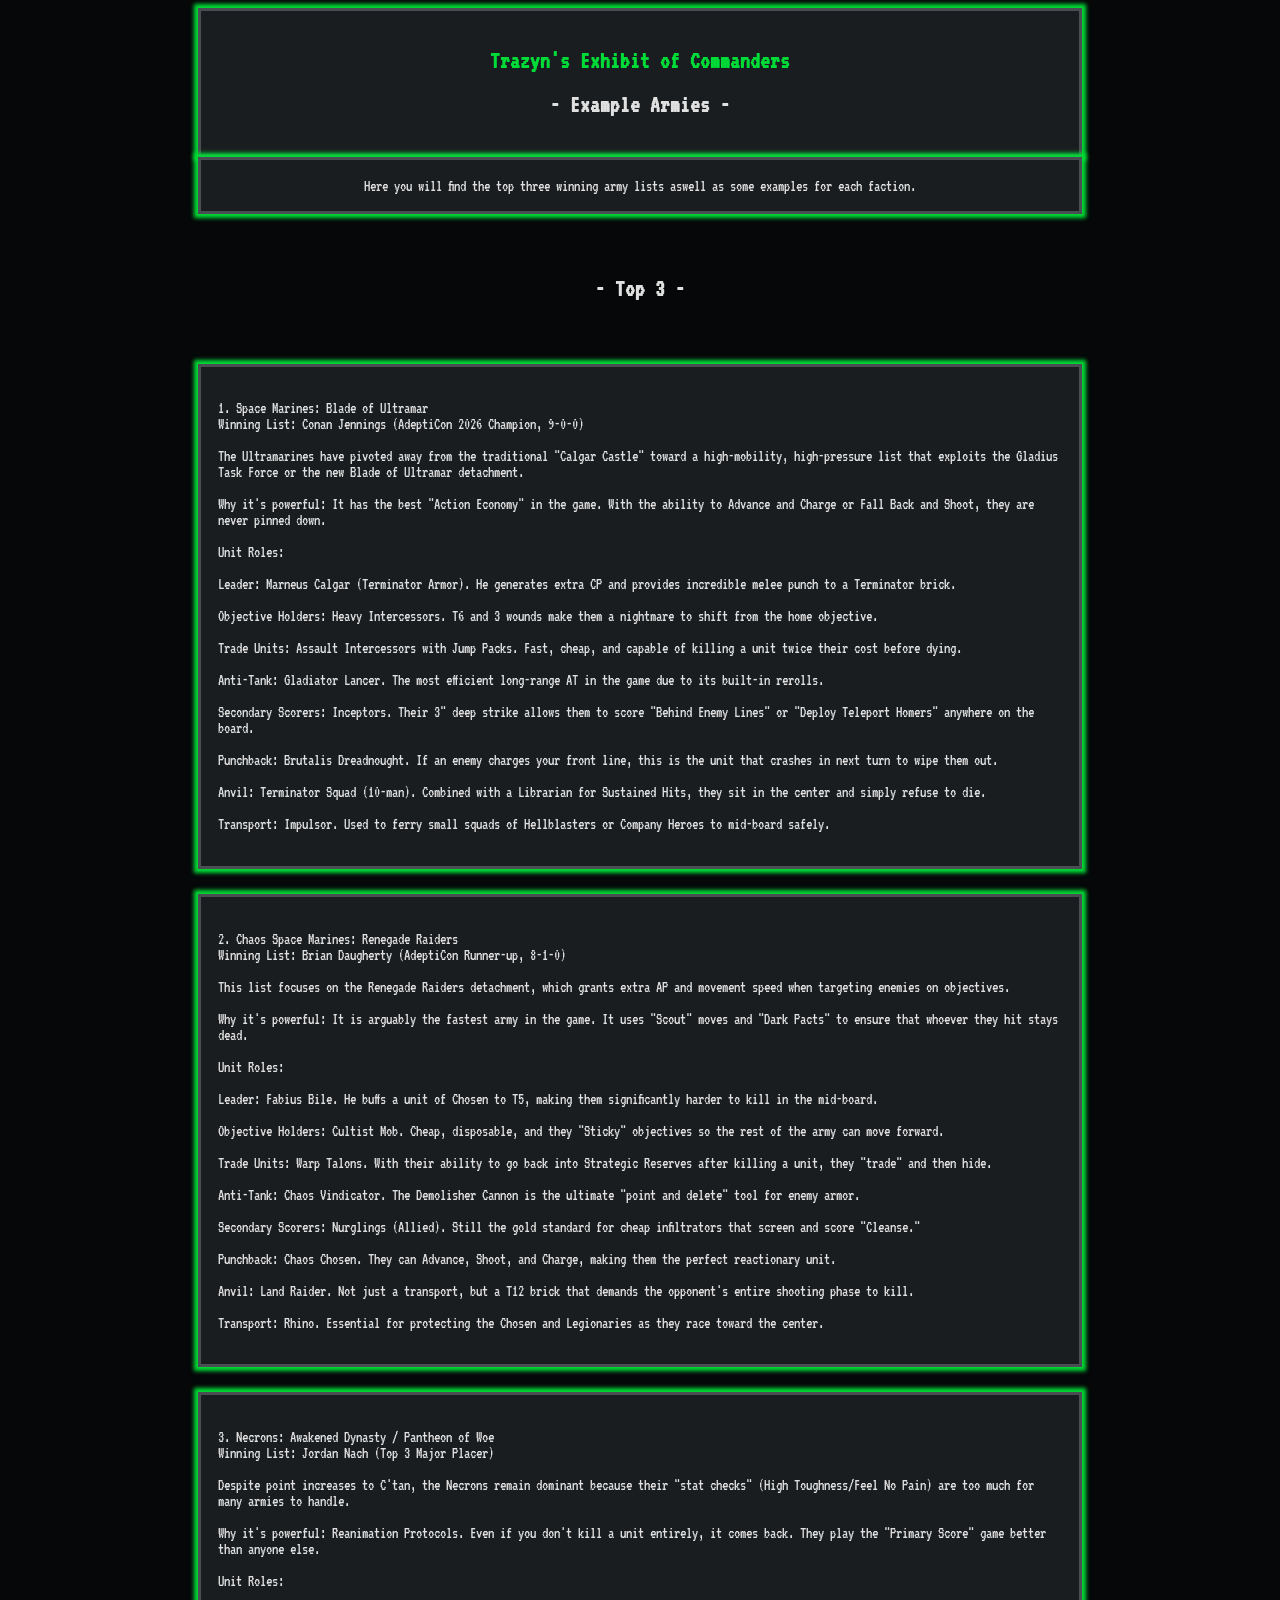
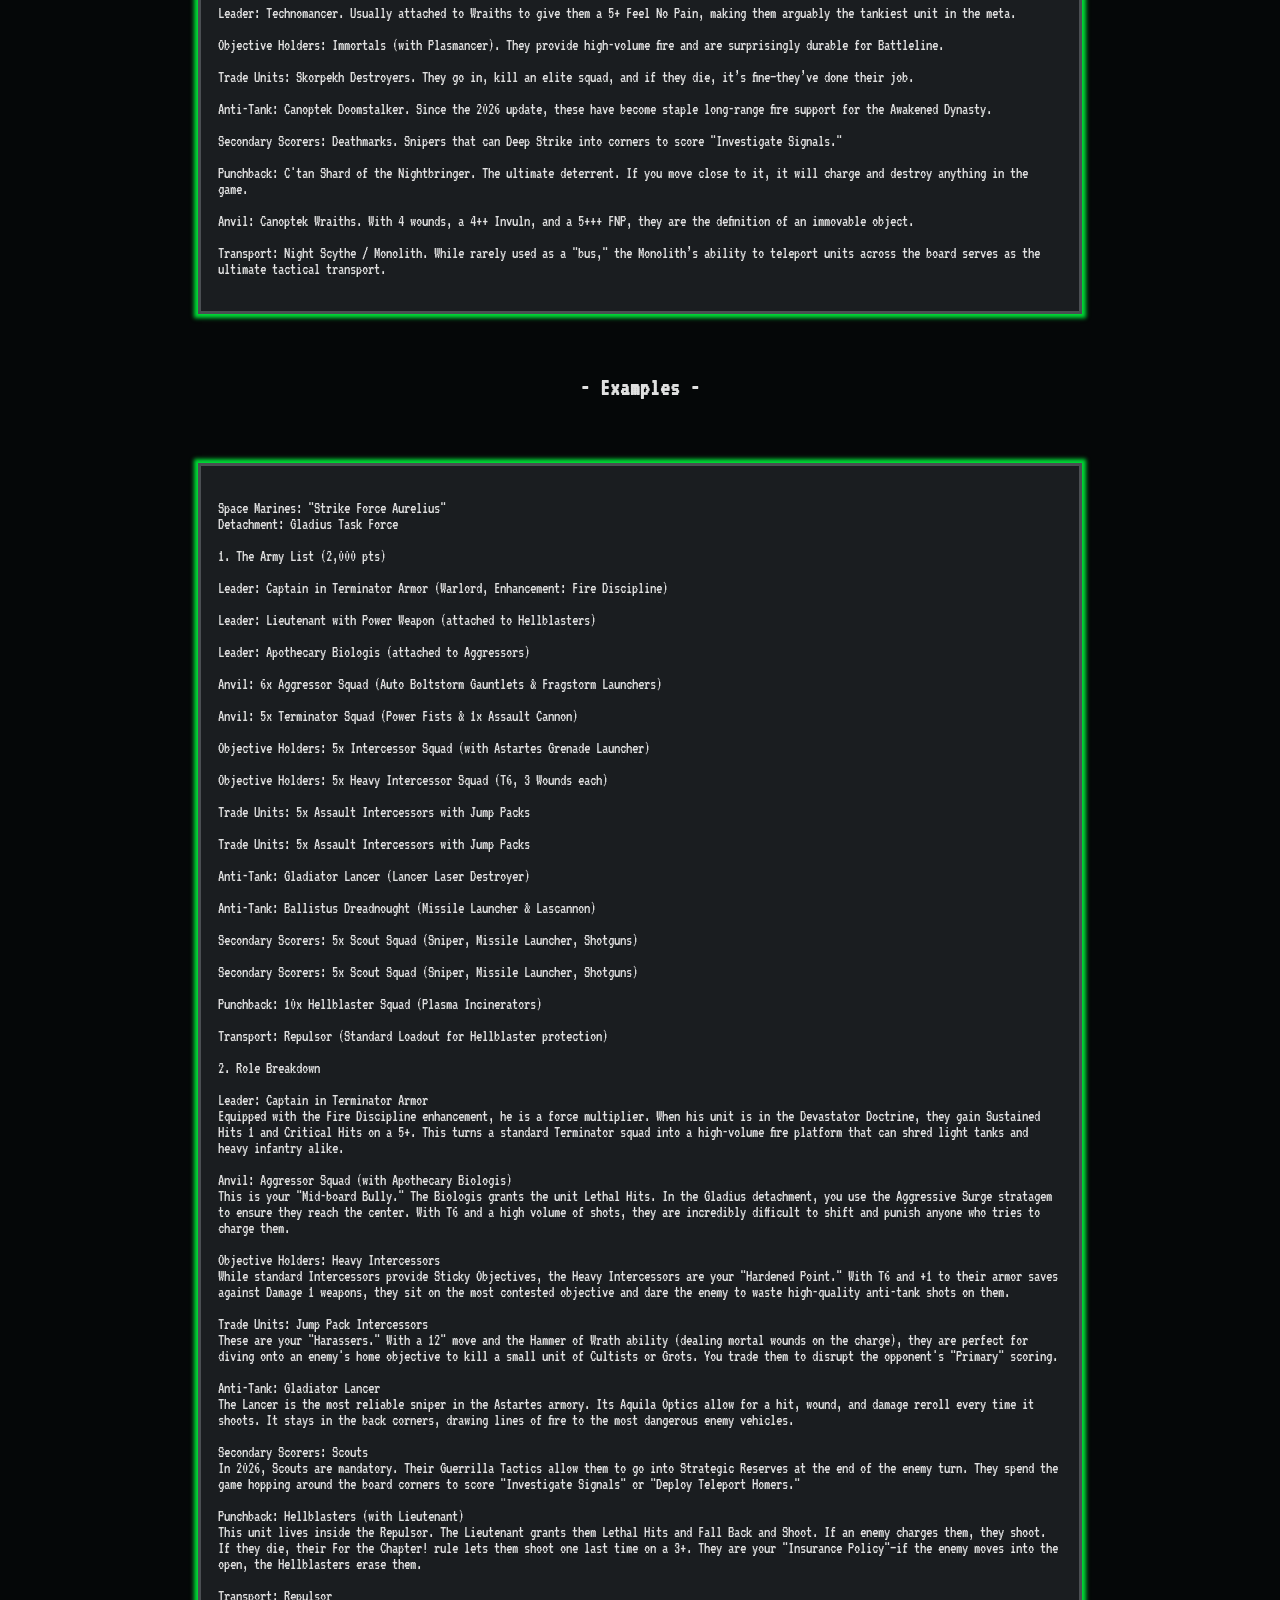
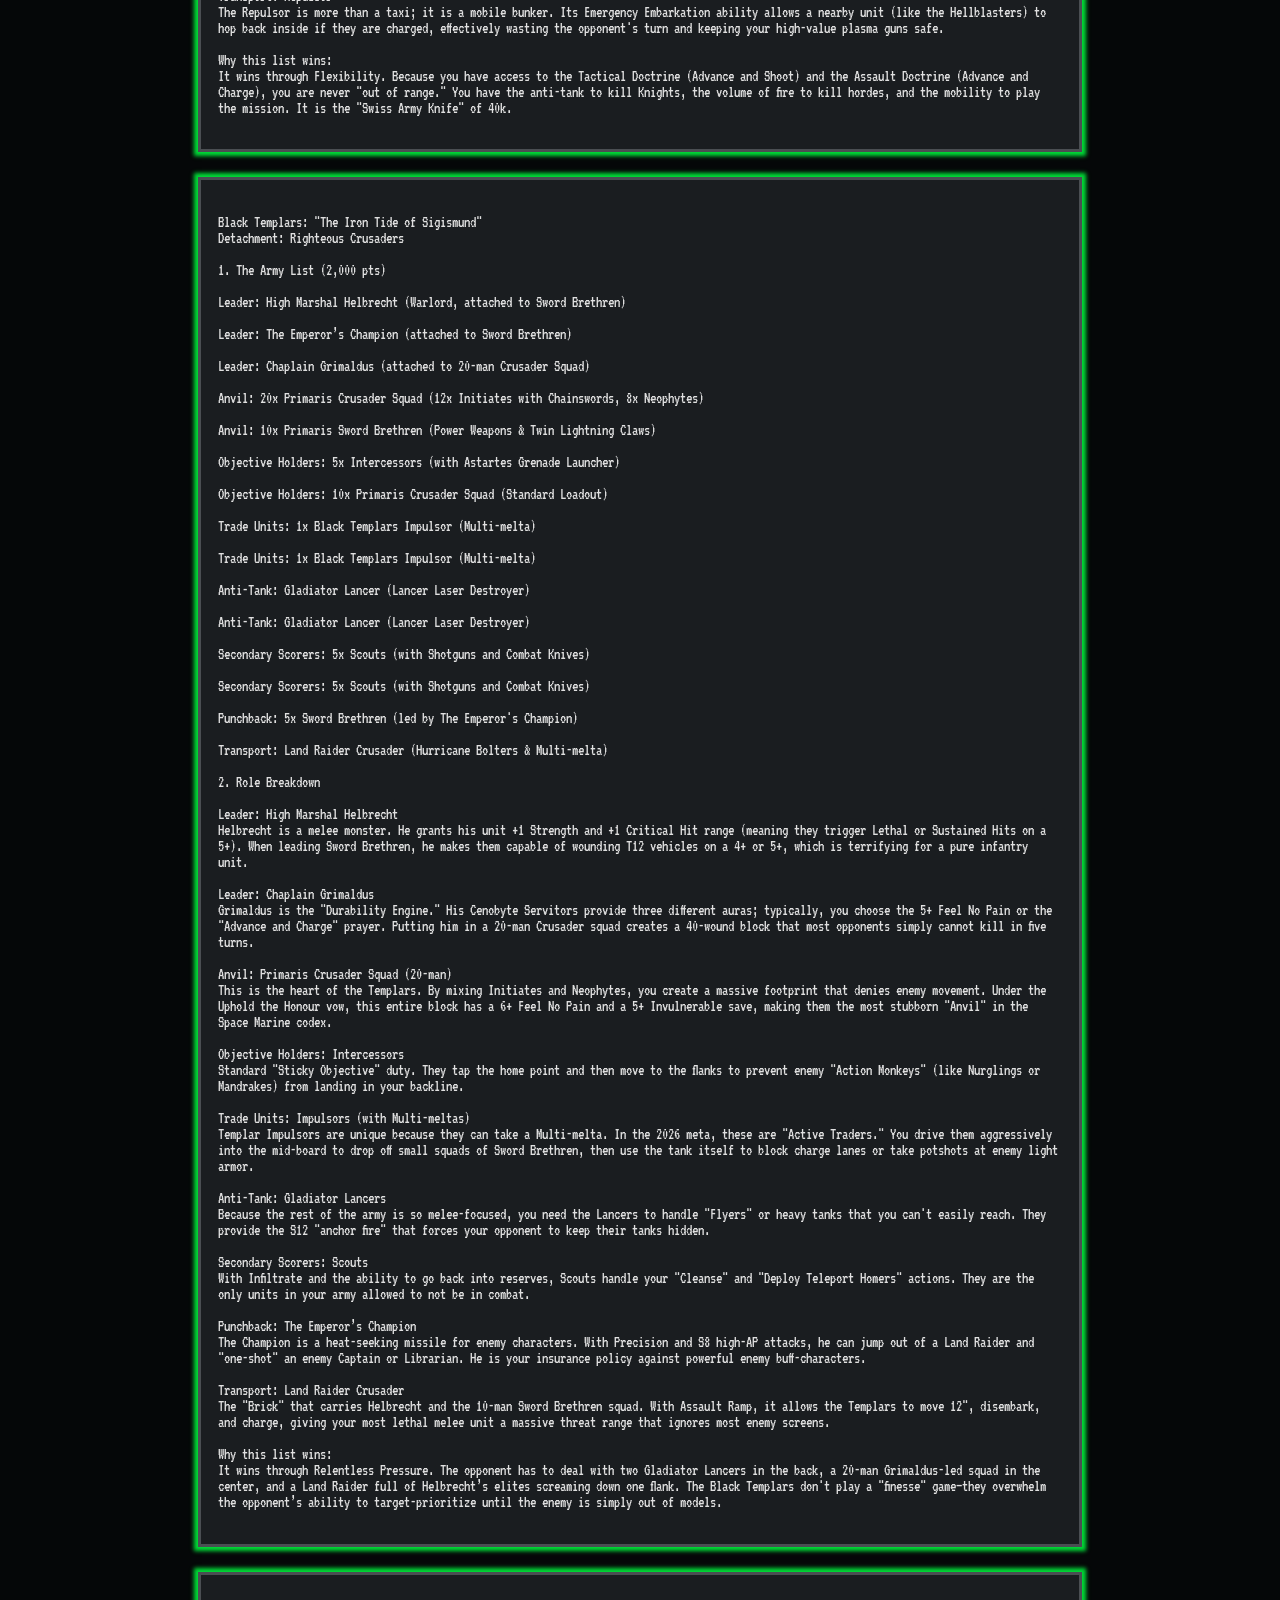
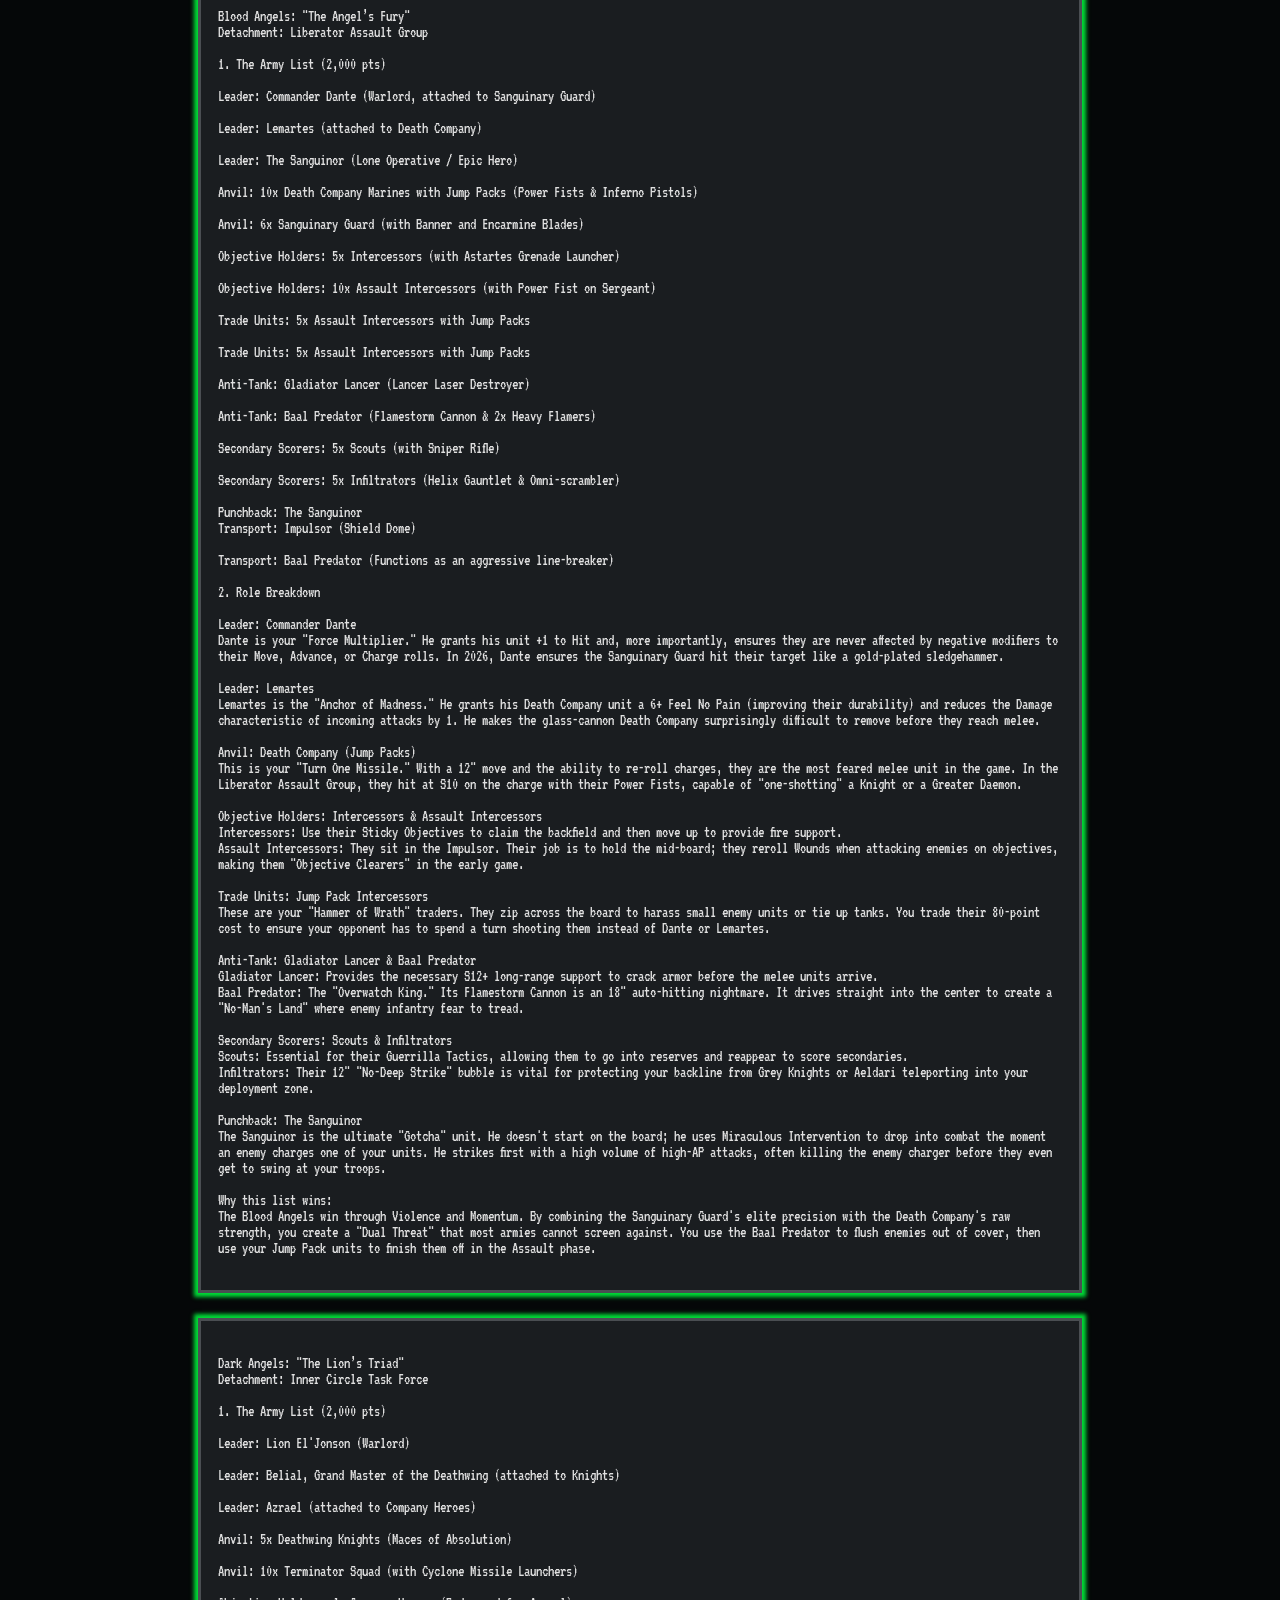
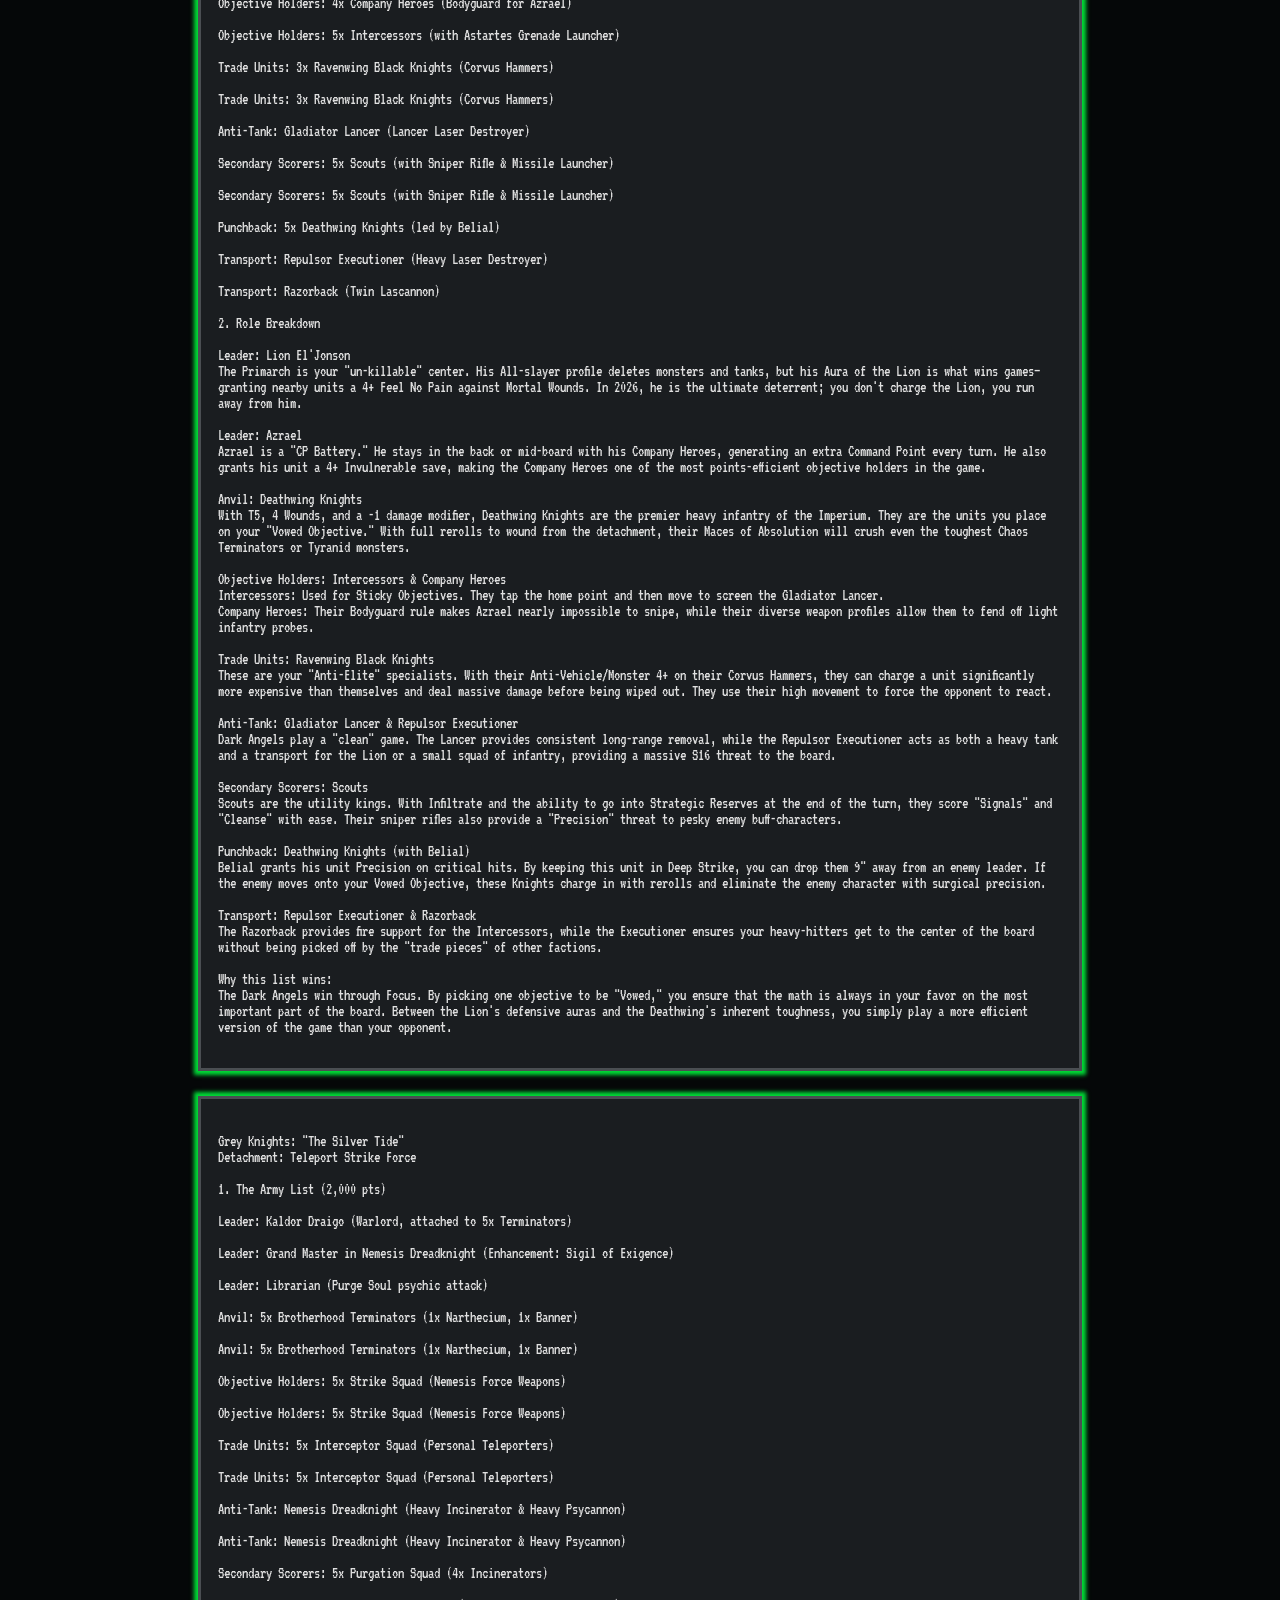
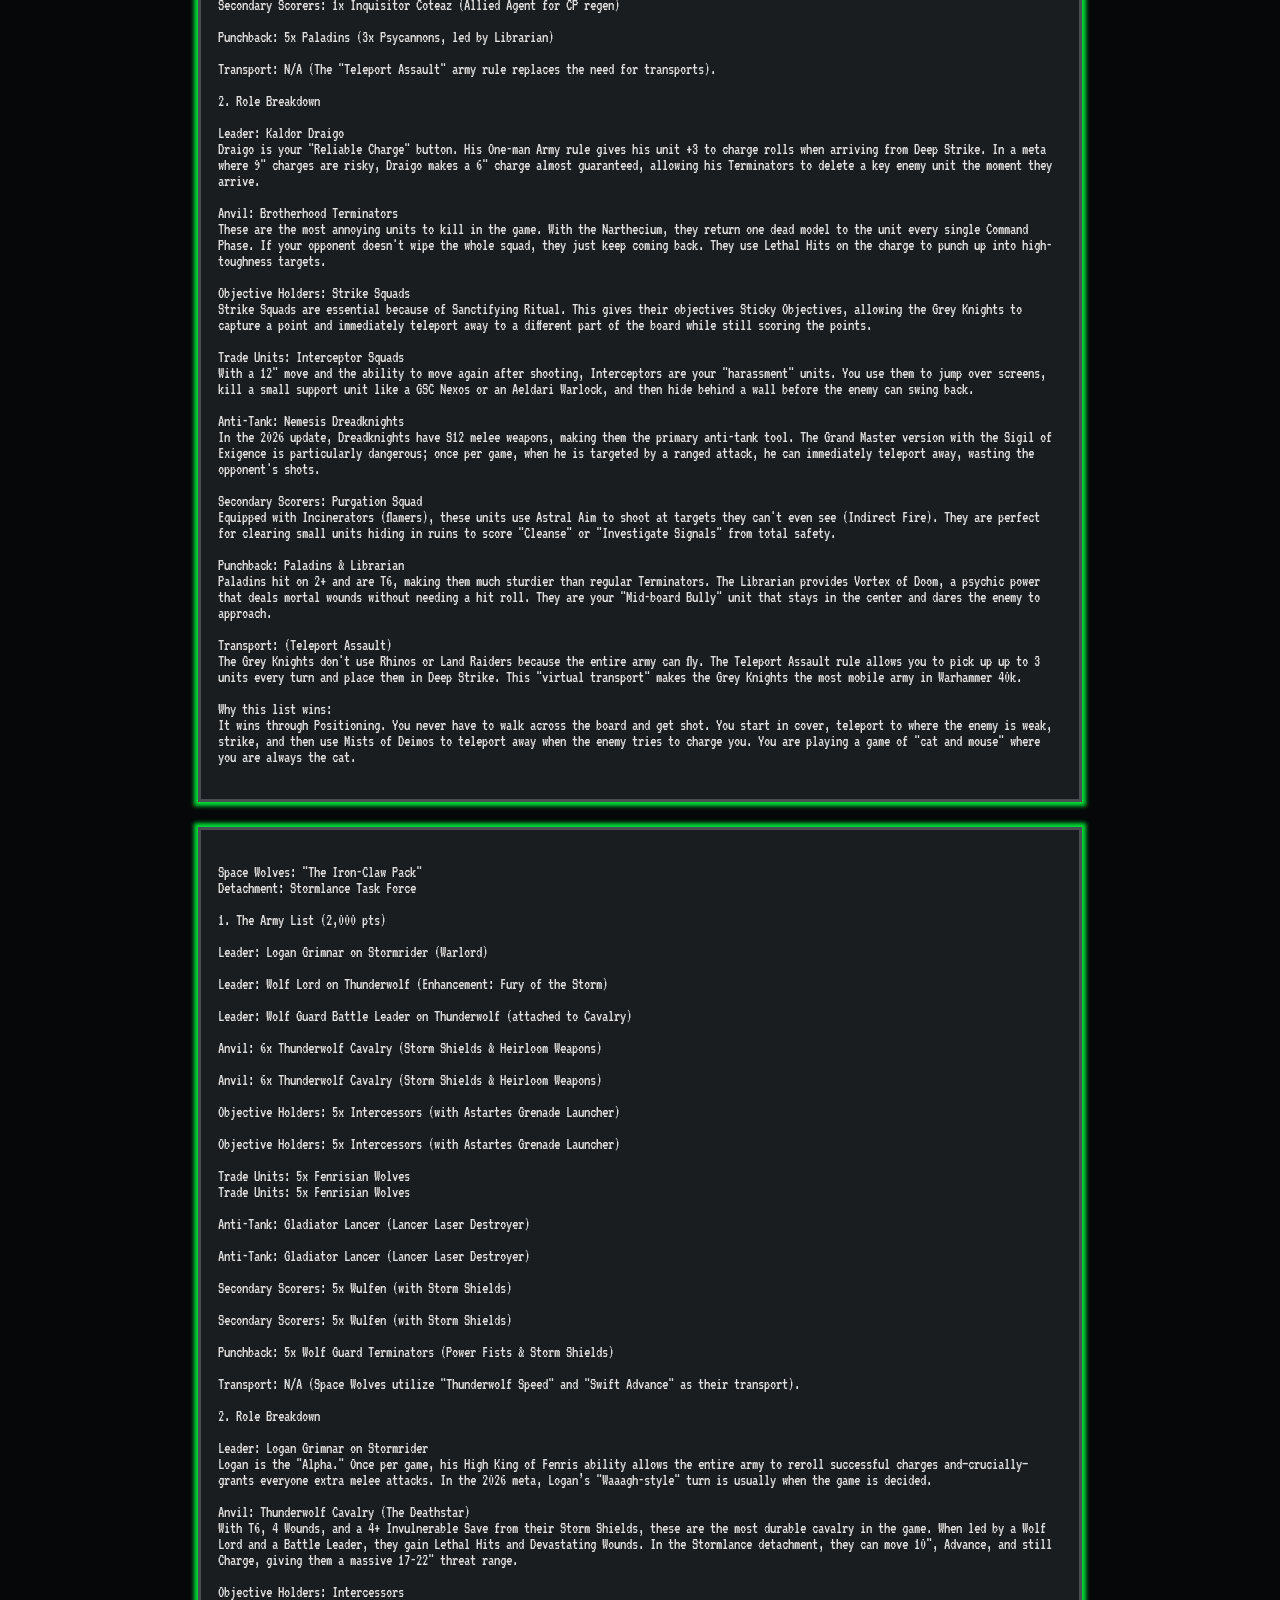
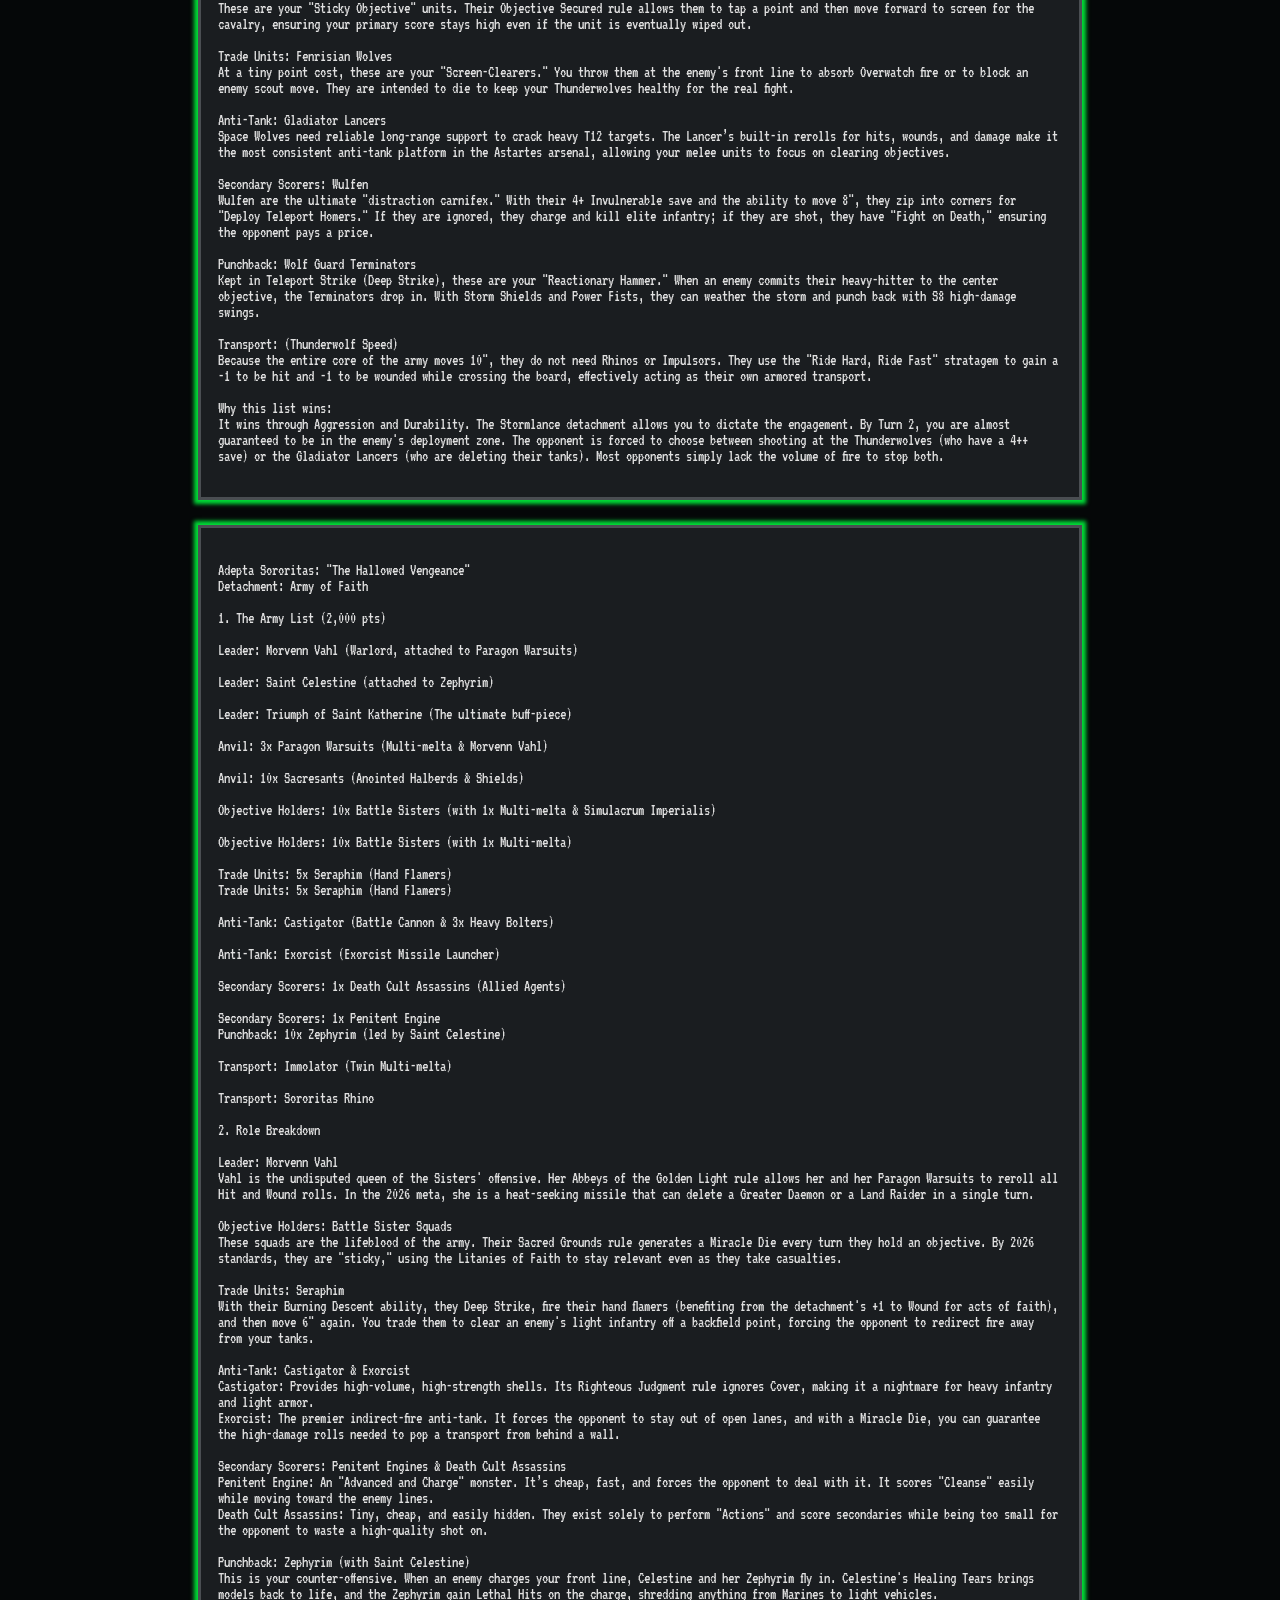
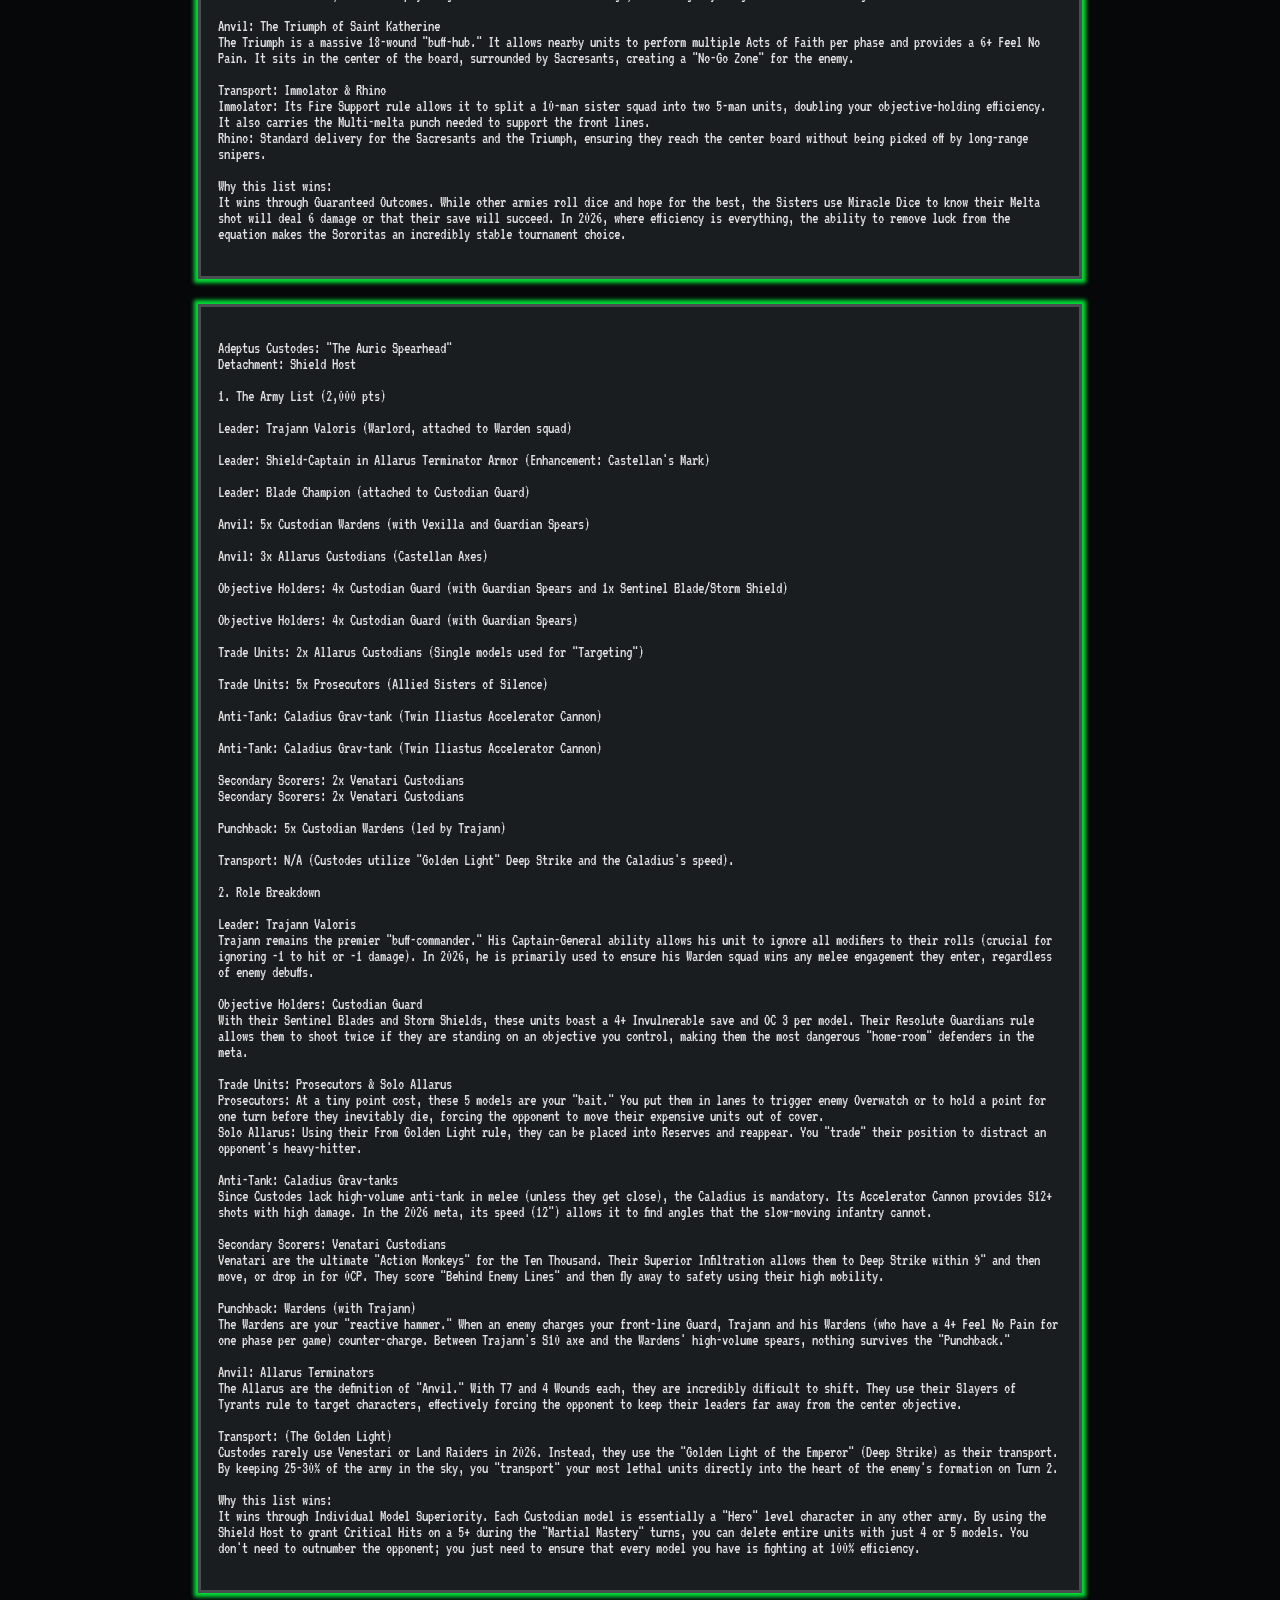
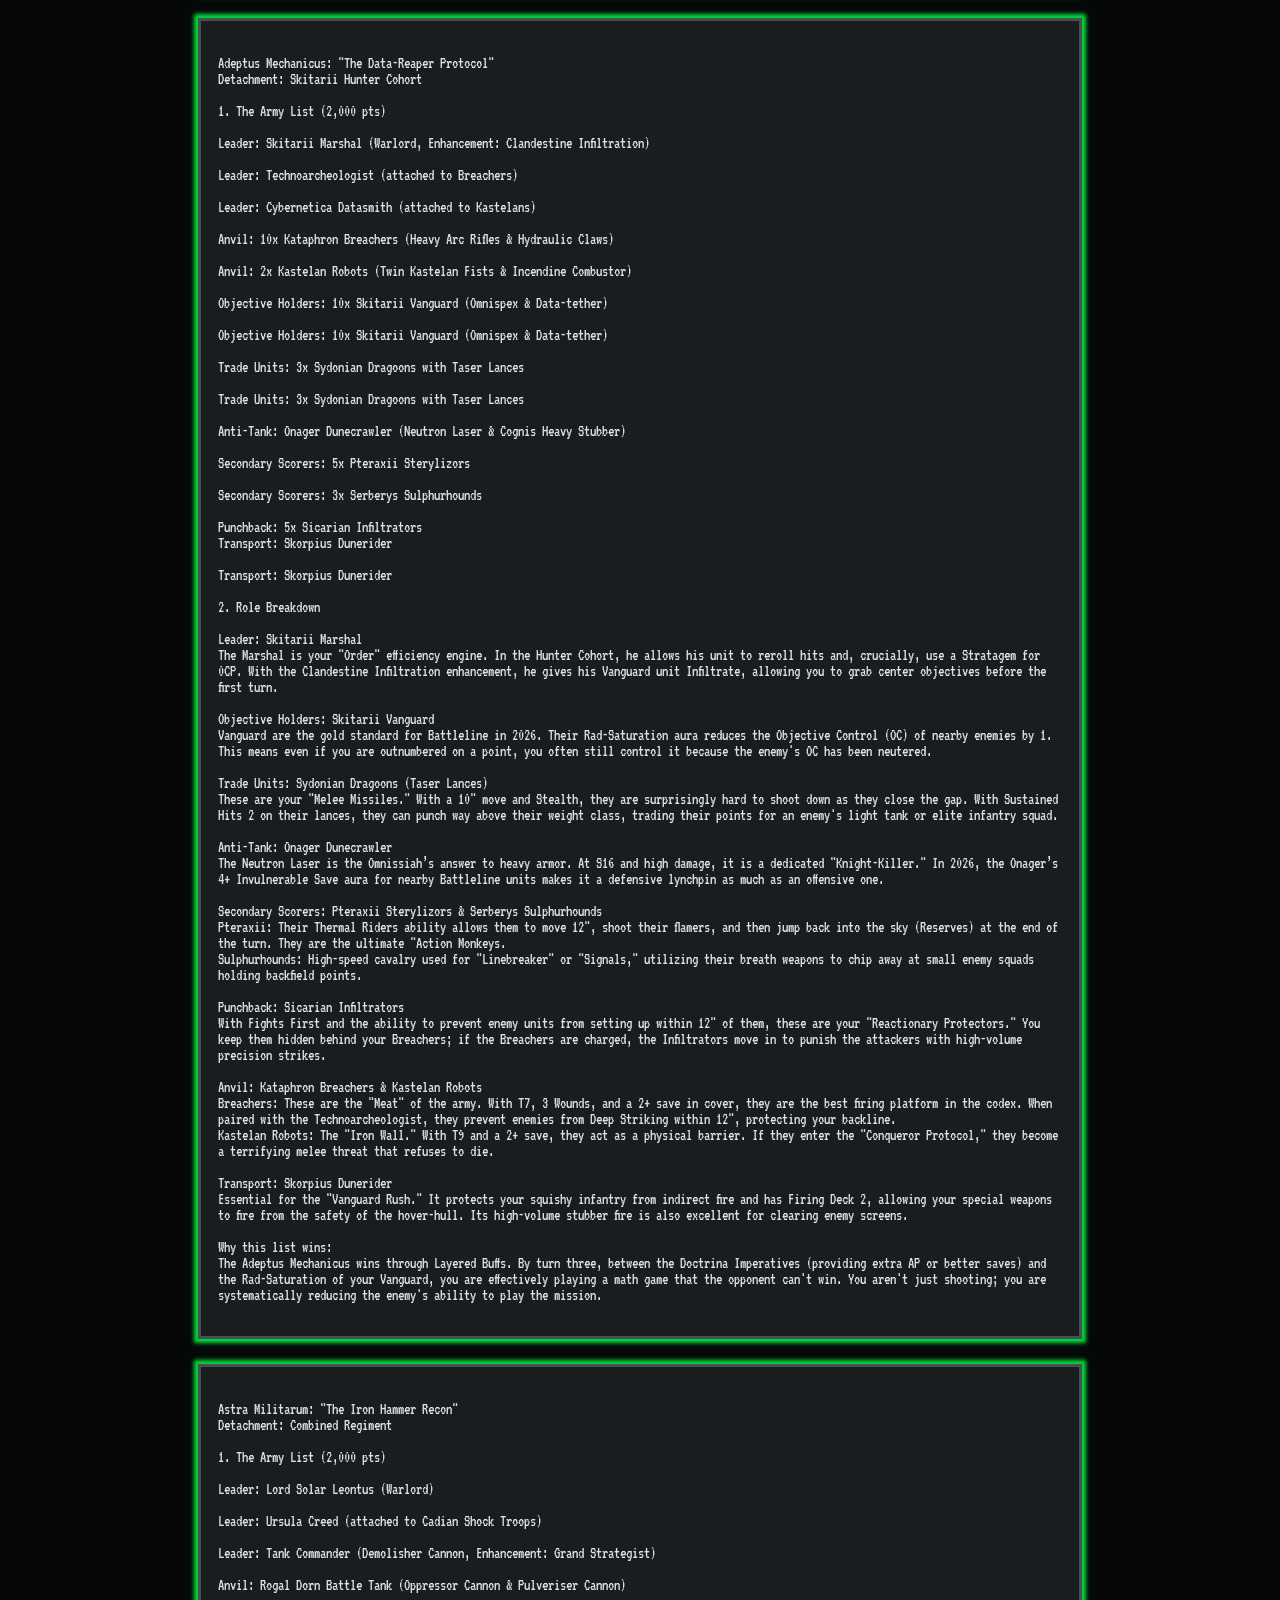
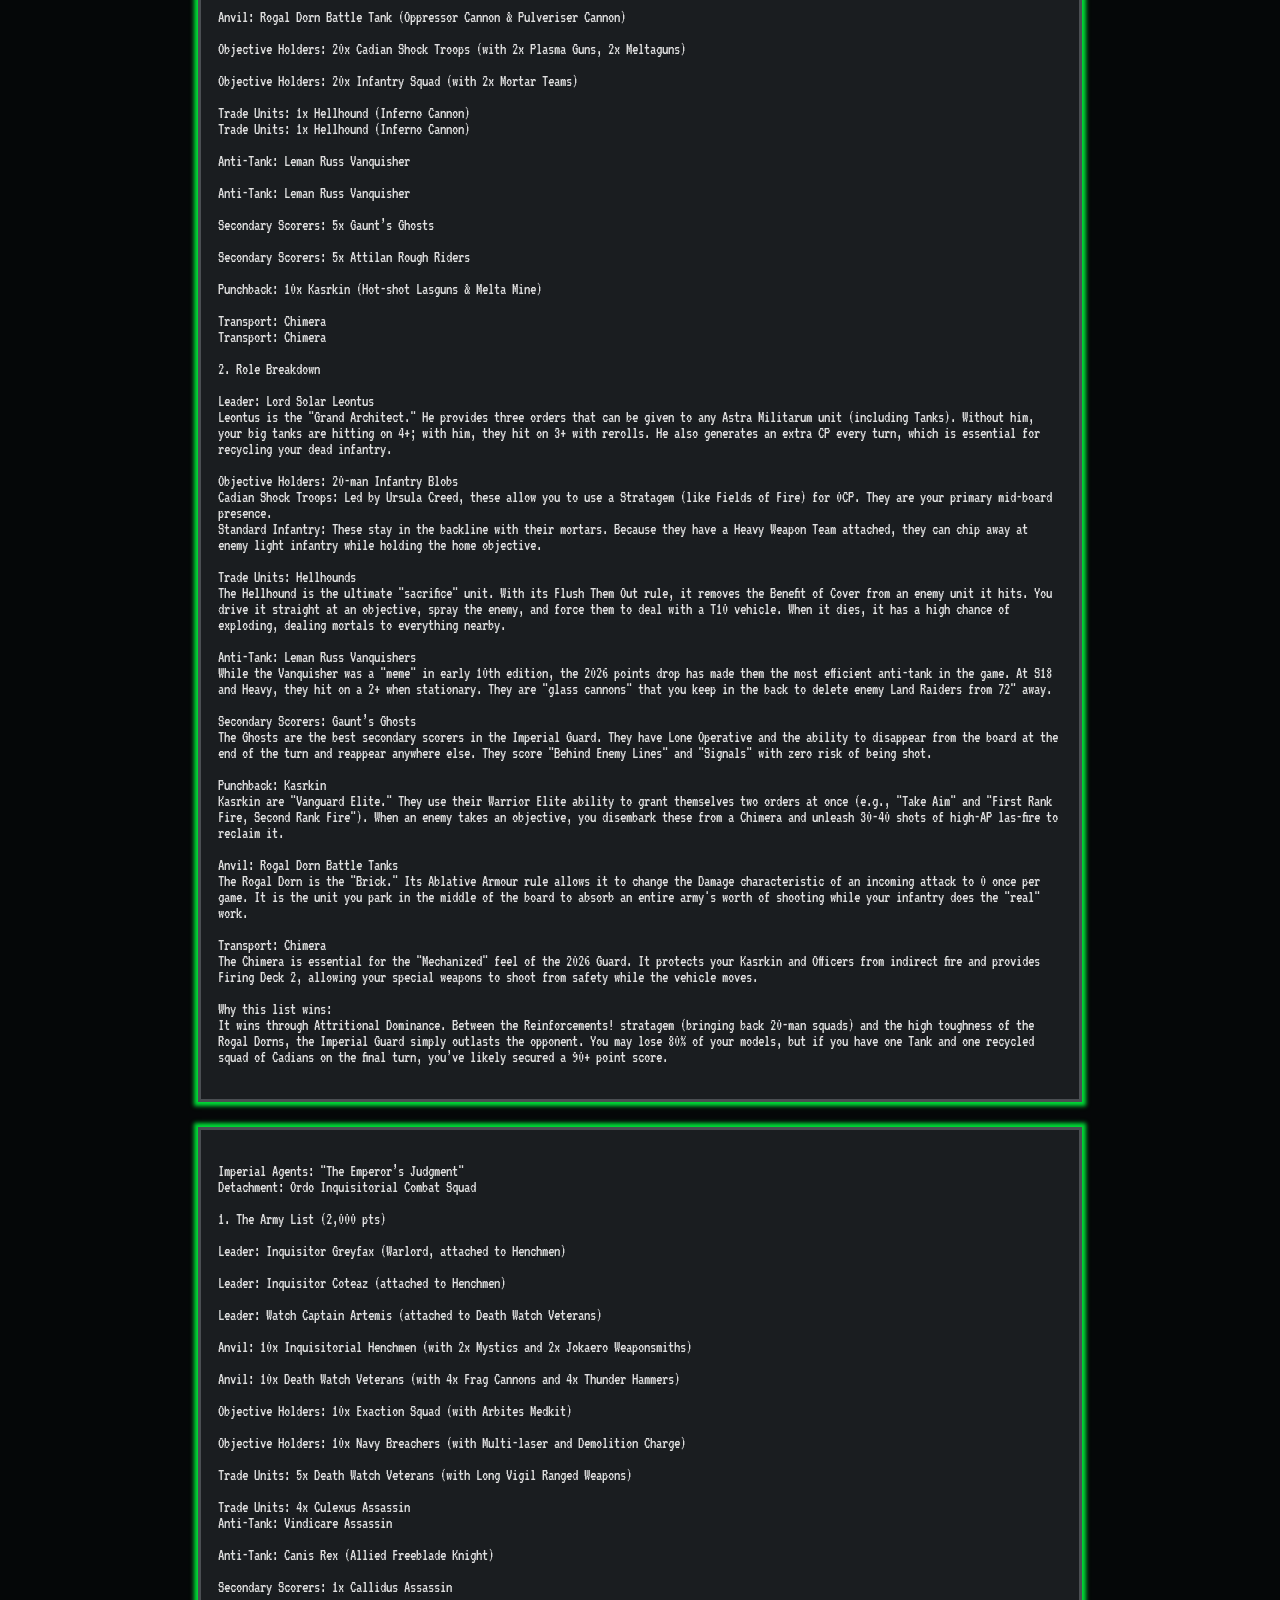
==== commit ec89e275: "Hemma nm.något Slider updaten" ====
--- a/examples.html
+++ b/examples.html
@@ -27,7 +27,7 @@
     <section id="examples_introduction">
       <header id="examples_header" class="border text_color">
         <a href="index.html">
-          <h1 id="roles_header">Felix' Warhammer List Building Guide</h1>
+          <h1 id="roles_header">Trazyn's Exhibit of Commanders</h1>
         </a>
         <h1>- Example Armies -</h1>
       </header>
@@ -35,1119 +35,1459 @@
     </section>
     <section id="example_armies">
 
-      <h2 class="text_color sub_title">-Top 3-</h2>
+      <h2 class="text_color sub_title">- Top 3 -</h2>
 
       <article id="top1" class="border text_color">
-        <p>1. Space Marines: Blade of Ultramar
-          Winning List: Conan Jennings (AdeptiCon 2026 Champion, 9-0-0)
-          The Ultramarines have pivoted away from the traditional "Calgar Castle" toward a high-mobility, high-pressure list that exploits the Gladius Task Force or the new Blade of Ultramar detachment.
-          
-          Why it's powerful: It has the best "Action Economy" in the game. With the ability to Advance and Charge or Fall Back and Shoot, they are never pinned down.
-          
-          Unit Roles:
+        <p>1. Space Marines: Blade of Ultramar<br>
+          Winning List: Conan Jennings (AdeptiCon 2026 Champion, 9-0-0)</p>
+          
+          <p>The Ultramarines have pivoted away from the traditional "Calgar Castle" toward a high-mobility, high-pressure list that exploits the Gladius Task Force or the new Blade of Ultramar detachment.</p>
+          
+          <p>Why it's powerful: It has the best "Action Economy" in the game. With the ability to Advance and Charge or Fall Back and Shoot, they are never pinned down.</p>
+          
+          <p>Unit Roles:</p>
+          
+          <p>Leader: Marneus Calgar (Terminator Armor). He generates extra CP and provides incredible melee punch to a Terminator brick.</p>
+          
+          <p>Objective Holders: Heavy Intercessors. T6 and 3 wounds make them a nightmare to shift from the home objective.</p>
+          
+          <p>Trade Units: Assault Intercessors with Jump Packs. Fast, cheap, and capable of killing a unit twice their cost before dying.</p>
+          
+          <p>Anti-Tank: Gladiator Lancer. The most efficient long-range AT in the game due to its built-in rerolls.</p>
+          
+          <p>Secondary Scorers: Inceptors. Their 3" deep strike allows them to score "Behind Enemy Lines" or "Deploy Teleport Homers" anywhere on the board.</p>
+          
+          <p>Punchback: Brutalis Dreadnought. If an enemy charges your front line, this is the unit that crashes in next turn to wipe them out.</p>
+          
+          <p>Anvil: Terminator Squad (10-man). Combined with a Librarian for Sustained Hits, they sit in the center and simply refuse to die.</p>
+          
+          <p>Transport: Impulsor. Used to ferry small squads of Hellblasters or Company Heroes to mid-board safely.<p/>
+      </article>
+      <article id="top2" class="border text_color">
+        <p>2. Chaos Space Marines: Renegade Raiders<br>
+          Winning List: Brian Daugherty (AdeptiCon Runner-up, 8-1-0)</p>
+          
+          <p>This list focuses on the Renegade Raiders detachment, which grants extra AP and movement speed when targeting enemies on objectives.</p>
+          
+          <p>Why it's powerful: It is arguably the fastest army in the game. It uses "Scout" moves and "Dark Pacts" to ensure that whoever they hit stays dead.</p>
+          
+          <p>Unit Roles:</p>
+          
+          <p>Leader: Fabius Bile. He buffs a unit of Chosen to T5, making them significantly harder to kill in the mid-board.</p>
+          
+          <p>Objective Holders: Cultist Mob. Cheap, disposable, and they "Sticky" objectives so the rest of the army can move forward.</p>
+          
+          <p>Trade Units: Warp Talons. With their ability to go back into Strategic Reserves after killing a unit, they "trade" and then hide.</p>
+          
+          <p>Anti-Tank: Chaos Vindicator. The Demolisher Cannon is the ultimate "point and delete" tool for enemy armor.</p>
+          
+          <p>Secondary Scorers: Nurglings (Allied). Still the gold standard for cheap infiltrators that screen and score "Cleanse."</p>
+          
+          <p>Punchback: Chaos Chosen. They can Advance, Shoot, and Charge, making them the perfect reactionary unit.</p>
+          
+          <p>Anvil: Land Raider. Not just a transport, but a T12 brick that demands the opponent's entire shooting phase to kill.</p>
+          
+          <p>Transport: Rhino. Essential for protecting the Chosen and Legionaries as they race toward the center.<p/>
+      </article>
+      <article id="top3" class="border text_color">
+        <p>3. Necrons: Awakened Dynasty / Pantheon of Woe<br>
+          Winning List: Jordan Nach (Top 3 Major Placer)</p>
+          
+          <p>Despite point increases to C'tan, the Necrons remain dominant because their "stat checks" (High Toughness/Feel No Pain) are too much for many armies to handle.</p>
+          
+          <p>Why it's powerful: Reanimation Protocols. Even if you don't kill a unit entirely, it comes back. They play the "Primary Score" game better than anyone else.</p>
+          
+          <p>Unit Roles:</p>
+          
+          <p>Leader: Technomancer. Usually attached to Wraiths to give them a 5+ Feel No Pain, making them arguably the tankiest unit in the meta.</p>
+          
+          <p>Objective Holders: Immortals (with Plasmancer). They provide high-volume fire and are surprisingly durable for Battleline.</p>
+          
+          <p>Trade Units: Skorpekh Destroyers. They go in, kill an elite squad, and if they die, it’s fine—they’ve done their job.</p>
+          
+          <p>Anti-Tank: Canoptek Doomstalker. Since the 2026 update, these have become staple long-range fire support for the Awakened Dynasty.</p>
+          
+          <p>Secondary Scorers: Deathmarks. Snipers that can Deep Strike into corners to score "Investigate Signals."</p>
+          
+          <p>Punchback: C'tan Shard of the Nightbringer. The ultimate deterrent. If you move close to it, it will charge and destroy anything in the game.</p>
+          
+          <p>Anvil: Canoptek Wraiths. With 4 wounds, a 4++ Invuln, and a 5+++ FNP, they are the definition of an immovable object.</p>
+          
+          <p>Transport: Night Scythe / Monolith. While rarely used as a "bus," the Monolith’s ability to teleport units across the board serves as the ultimate tactical transport.<p/>
+      </article>
 
-          Leader: Marneus Calgar (Terminator Armor). He generates extra CP and provides incredible melee punch to a Terminator brick.
-
-          Objective Holders: Heavy Intercessors. T6 and 3 wounds make them a nightmare to shift from the home objective.
-
-          Trade Units: Assault Intercessors with Jump Packs. Fast, cheap, and capable of killing a unit twice their cost before dying.
-
-          Anti-Tank: Gladiator Lancer. The most efficient long-range AT in the game due to its built-in rerolls.
-
-          Secondary Scorers: Inceptors. Their 3" deep strike allows them to score "Behind Enemy Lines" or "Deploy Teleport Homers" anywhere on the board.
-
-          Punchback: Brutalis Dreadnought. If an enemy charges your front line, this is the unit that crashes in next turn to wipe them out.
-
-          Anvil: Terminator Squad (10-man). Combined with a Librarian for Sustained Hits, they sit in the center and simply refuse to die.
-
-          Transport: Impulsor. Used to ferry small squads of Hellblasters or Company Heroes to mid-board safely.</p>
-      </article>
-      <article id="top2" class="border text_color">
-        <p>2. Chaos Space Marines: Renegade Raiders
-          Winning List: Brian Daugherty (AdeptiCon Runner-up, 8-1-0)
-          This list focuses on the Renegade Raiders detachment, which grants extra AP and movement speed when targeting enemies on objectives.
-          
-          Why it's powerful: It is arguably the fastest army in the game. It uses "Scout" moves and "Dark Pacts" to ensure that whoever they hit stays dead.
-          
-          Unit Roles:
-          
-          Leader: Fabius Bile. He buffs a unit of Chosen to T5, making them significantly harder to kill in the mid-board.
-          
-          Objective Holders: Cultist Mob. Cheap, disposable, and they "Sticky" objectives so the rest of the army can move forward.
-          
-          Trade Units: Warp Talons. With their ability to go back into Strategic Reserves after killing a unit, they "trade" and then hide.
-          
-          Anti-Tank: Chaos Vindicator. The Demolisher Cannon is the ultimate "point and delete" tool for enemy armor.
-          
-          Secondary Scorers: Nurglings (Allied). Still the gold standard for cheap infiltrators that screen and score "Cleanse."
-          
-          Punchback: Chaos Chosen. They can Advance, Shoot, and Charge, making them the perfect reactionary unit.
-          
-          Anvil: Land Raider. Not just a transport, but a T12 brick that demands the opponent's entire shooting phase to kill.
-          
-          Transport: Rhino. Essential for protecting the Chosen and Legionaries as they race toward the center.</p>
-      </article>
-      <article id="top3" class="border text_color">
-        <p>3. Necrons: Awakened Dynasty / Pantheon of Woe
-          Winning List: Jordan Nach (Top 3 Major Placer)
-          Despite point increases to C'tan, the Necrons remain dominant because their "stat checks" (High Toughness/Feel No Pain) are too much for many armies to handle.
-          
-          Why it's powerful: Reanimation Protocols. Even if you don't kill a unit entirely, it comes back. They play the "Primary Score" game better than anyone else.
-          
-          Unit Roles:
-          
-          Leader: Technomancer. Usually attached to Wraiths to give them a 5+ Feel No Pain, making them arguably the tankiest unit in the meta.
-          
-          Objective Holders: Immortals (with Plasmancer). They provide high-volume fire and are surprisingly durable for Battleline.
-          
-          Trade Units: Skorpekh Destroyers. They go in, kill an elite squad, and if they die, it’s fine—they’ve done their job.
-          
-          Anti-Tank: Canoptek Doomstalker. Since the 2026 update, these have become staple long-range fire support for the Awakened Dynasty.
-          
-          Secondary Scorers: Deathmarks. Snipers that can Deep Strike into corners to score "Investigate Signals."
-          
-          Punchback: C'tan Shard of the Nightbringer. The ultimate deterrent. If you move close to it, it will charge and destroy anything in the game.
-          
-          Anvil: Canoptek Wraiths. With 4 wounds, a 4++ Invuln, and a 5+++ FNP, they are the definition of an immovable object.
-          
-          Transport: Night Scythe / Monolith. While rarely used as a "bus," the Monolith’s ability to teleport units across the board serves as the ultimate tactical transport.</p>
-      </article>
-
-      <h2 class="text_color sub_title">-Examples-</h2>
+      <h2 class="text_color sub_title">- Examples -</h2>
 
       <article id="Space_Marines_army" class="border text_color">
-        <p>Space Marines: "Strike Force Aurelius
-          "Detachment: Gladius Task Force1. 
-        The Army List (2,000 pts)
+        <p>Space Marines: "Strike Force Aurelius"<br>
+          Detachment: Gladius Task Force</p>
+          
+          <p>1. The Army List (2,000 pts)</p>
+          
+          <p>Leader: Captain in Terminator Armor (Warlord, Enhancement: Fire Discipline)</p>
+          <p>Leader: Lieutenant with Power Weapon (attached to Hellblasters)</p>
+          <p>Leader: Apothecary Biologis (attached to Aggressors)</p>
+          <p>Anvil: 6x Aggressor Squad (Auto Boltstorm Gauntlets & Fragstorm Launchers)</p>
+          <p>Anvil: 5x Terminator Squad (Power Fists & 1x Assault Cannon)</p>
+          <p>Objective Holders: 5x Intercessor Squad (with Astartes Grenade Launcher)</p>
+          <p>Objective Holders: 5x Heavy Intercessor Squad (T6, 3 Wounds each)</p>
+          <p>Trade Units: 5x Assault Intercessors with Jump Packs</p>
+          <p>Trade Units: 5x Assault Intercessors with Jump Packs</p>
+          <p>Anti-Tank: Gladiator Lancer (Lancer Laser Destroyer)</p>
+          <p>Anti-Tank: Ballistus Dreadnought (Missile Launcher & Lascannon)</p>
+          <p>Secondary Scorers: 5x Scout Squad (Sniper, Missile Launcher, Shotguns)</p>
+          <p>Secondary Scorers: 5x Scout Squad (Sniper, Missile Launcher, Shotguns)</p>
+          <p>Punchback: 10x Hellblaster Squad (Plasma Incinerators)</p>
+          <p>Transport: Repulsor (Standard Loadout for Hellblaster protection)</p>
+          
+          <p>2. Role Breakdown</p>
+          
+          <p>Leader: Captain in Terminator Armor<br>
+          Equipped with the Fire Discipline enhancement, he is a force multiplier. When his unit is in the Devastator Doctrine, they gain Sustained Hits 1 and Critical Hits on a 5+. This turns a standard Terminator squad into a high-volume fire platform that can shred light tanks and heavy infantry alike.</p>
+          
+          <p>Anvil: Aggressor Squad (with Apothecary Biologis)<br>
+          This is your "Mid-board Bully." The Biologis grants the unit Lethal Hits. In the Gladius detachment, you use the Aggressive Surge stratagem to ensure they reach the center. With T6 and a high volume of shots, they are incredibly difficult to shift and punish anyone who tries to charge them.</p>
+          
+          <p>Objective Holders: Heavy Intercessors<br>
+          While standard Intercessors provide Sticky Objectives, the Heavy Intercessors are your "Hardened Point." With T6 and +1 to their armor saves against Damage 1 weapons, they sit on the most contested objective and dare the enemy to waste high-quality anti-tank shots on them.</p>
+          
+          <p>Trade Units: Jump Pack Intercessors<br>
+          These are your "Harassers." With a 12" move and the Hammer of Wrath ability (dealing mortal wounds on the charge), they are perfect for diving onto an enemy's home objective to kill a small unit of Cultists or Grots. You trade them to disrupt the opponent's "Primary" scoring.</p>
+          
+          <p>Anti-Tank: Gladiator Lancer<br>
+          The Lancer is the most reliable sniper in the Astartes armory. Its Aquila Optics allow for a hit, wound, and damage reroll every time it shoots. It stays in the back corners, drawing lines of fire to the most dangerous enemy vehicles.</p>
+          
+          <p>Secondary Scorers: Scouts<br>
+          In 2026, Scouts are mandatory. Their Guerrilla Tactics allow them to go into Strategic Reserves at the end of the enemy turn. They spend the game hopping around the board corners to score "Investigate Signals" or "Deploy Teleport Homers."</p>
+          
+          <p>Punchback: Hellblasters (with Lieutenant)<br>
+          This unit lives inside the Repulsor. The Lieutenant grants them Lethal Hits and Fall Back and Shoot. If an enemy charges them, they shoot. If they die, their For the Chapter! rule lets them shoot one last time on a 3+. They are your "Insurance Policy"—if the enemy moves into the open, the Hellblasters erase them.</p>
+          
+          <p>Transport: Repulsor<br>
+          The Repulsor is more than a taxi; it is a mobile bunker. Its Emergency Embarkation ability allows a nearby unit (like the Hellblasters) to hop back inside if they are charged, effectively wasting the opponent's turn and keeping your high-value plasma guns safe.</p>
+          
+          <p>Why this list wins:<br>
+          It wins through Flexibility. Because you have access to the Tactical Doctrine (Advance and Shoot) and the Assault Doctrine (Advance and Charge), you are never "out of range." You have the anti-tank to kill Knights, the volume of fire to kill hordes, and the mobility to play the mission. It is the "Swiss Army Knife" of 40k.<p/>
+      </article>
+      <article id="Black_Templars_army" class="border text_color">
+        <p>Black Templars: "The Iron Tide of Sigismund"<br>
+          Detachment: Righteous Crusaders</p>
+          
+          <p>1. The Army List (2,000 pts)</p>
+          
+          <p>Leader: High Marshal Helbrecht (Warlord, attached to Sword Brethren)</p>
+          <p>Leader: The Emperor’s Champion (attached to Sword Brethren)</p>
+          <p>Leader: Chaplain Grimaldus (attached to 20-man Crusader Squad)</p>
+          <p>Anvil: 20x Primaris Crusader Squad (12x Initiates with Chainswords, 8x Neophytes)</p>
+          <p>Anvil: 10x Primaris Sword Brethren (Power Weapons & Twin Lightning Claws)</p>
+          <p>Objective Holders: 5x Intercessors (with Astartes Grenade Launcher)</p>
+          <p>Objective Holders: 10x Primaris Crusader Squad (Standard Loadout)</p>
+          <p>Trade Units: 1x Black Templars Impulsor (Multi-melta)</p>
+          <p>Trade Units: 1x Black Templars Impulsor (Multi-melta)</p>
+          <p>Anti-Tank: Gladiator Lancer (Lancer Laser Destroyer)</p>
+          <p>Anti-Tank: Gladiator Lancer (Lancer Laser Destroyer)</p>
+          <p>Secondary Scorers: 5x Scouts (with Shotguns and Combat Knives)</p>
+          <p>Secondary Scorers: 5x Scouts (with Shotguns and Combat Knives)</p>
+          <p>Punchback: 5x Sword Brethren (led by The Emperor's Champion)</p>
+          <p>Transport: Land Raider Crusader (Hurricane Bolters & Multi-melta)</p>
+          
+          <p>2. Role Breakdown</p>
+          
+          <p>Leader: High Marshal Helbrecht<br>
+          Helbrecht is a melee monster. He grants his unit +1 Strength and +1 Critical Hit range (meaning they trigger Lethal or Sustained Hits on a 5+). When leading Sword Brethren, he makes them capable of wounding T12 vehicles on a 4+ or 5+, which is terrifying for a pure infantry unit.</p>
+          
+          <p>Leader: Chaplain Grimaldus<br>
+          Grimaldus is the "Durability Engine." His Cenobyte Servitors provide three different auras; typically, you choose the 5+ Feel No Pain or the "Advance and Charge" prayer. Putting him in a 20-man Crusader squad creates a 40-wound block that most opponents simply cannot kill in five turns.</p>
+          
+          <p>Anvil: Primaris Crusader Squad (20-man)<br>
+          This is the heart of the Templars. By mixing Initiates and Neophytes, you create a massive footprint that denies enemy movement. Under the Uphold the Honour vow, this entire block has a 6+ Feel No Pain and a 5+ Invulnerable save, making them the most stubborn "Anvil" in the Space Marine codex.</p>
+          
+          <p>Objective Holders: Intercessors<br>
+          Standard "Sticky Objective" duty. They tap the home point and then move to the flanks to prevent enemy "Action Monkeys" (like Nurglings or Mandrakes) from landing in your backline.</p>
+          
+          <p>Trade Units: Impulsors (with Multi-meltas)<br>
+          Templar Impulsors are unique because they can take a Multi-melta. In the 2026 meta, these are "Active Traders." You drive them aggressively into the mid-board to drop off small squads of Sword Brethren, then use the tank itself to block charge lanes or take potshots at enemy light armor.</p>
+          
+          <p>Anti-Tank: Gladiator Lancers<br>
+          Because the rest of the army is so melee-focused, you need the Lancers to handle "Flyers" or heavy tanks that you can't easily reach. They provide the S12 "anchor fire" that forces your opponent to keep their tanks hidden.</p>
+          
+          <p>Secondary Scorers: Scouts<br>
+          With Infiltrate and the ability to go back into reserves, Scouts handle your "Cleanse" and "Deploy Teleport Homers" actions. They are the only units in your army allowed to not be in combat.</p>
+          
+          <p>Punchback: The Emperor’s Champion<br>
+          The Champion is a heat-seeking missile for enemy characters. With Precision and S8 high-AP attacks, he can jump out of a Land Raider and "one-shot" an enemy Captain or Librarian. He is your insurance policy against powerful enemy buff-characters.</p>
+          
+          <p>Transport: Land Raider Crusader<br>
+          The "Brick" that carries Helbrecht and the 10-man Sword Brethren squad. With Assault Ramp, it allows the Templars to move 12", disembark, and charge, giving your most lethal melee unit a massive threat range that ignores most enemy screens.</p>
+          
+          <p>Why this list wins:<br>
+          It wins through Relentless Pressure. The opponent has to deal with two Gladiator Lancers in the back, a 20-man Grimaldus-led squad in the center, and a Land Raider full of Helbrecht’s elites screaming down one flank. The Black Templars don't play a "finesse" game—they overwhelm the opponent’s ability to target-prioritize until the enemy is simply out of models.<p/>
+      </article>
+      <article id="Blood_Angels_army" class="border text_color">
+        <p>Blood Angels: "The Angel’s Fury"<br>
+          Detachment: Liberator Assault Group</p>
+          
+          <p>1. The Army List (2,000 pts)</p>
+          
+          <p>Leader: Commander Dante (Warlord, attached to Sanguinary Guard)</p>
+          <p>Leader: Lemartes (attached to Death Company)</p>
+          <p>Leader: The Sanguinor (Lone Operative / Epic Hero)</p>
+          <p>Anvil: 10x Death Company Marines with Jump Packs (Power Fists & Inferno Pistols)</p>
+          <p>Anvil: 6x Sanguinary Guard (with Banner and Encarmine Blades)</p>
+          <p>Objective Holders: 5x Intercessors (with Astartes Grenade Launcher)</p>
+          <p>Objective Holders: 10x Assault Intercessors (with Power Fist on Sergeant)</p>
+          <p>Trade Units: 5x Assault Intercessors with Jump Packs</p>
+          <p>Trade Units: 5x Assault Intercessors with Jump Packs</p>
+          <p>Anti-Tank: Gladiator Lancer (Lancer Laser Destroyer)</p>
+          <p>Anti-Tank: Baal Predator (Flamestorm Cannon & 2x Heavy Flamers)</p>
+          <p>Secondary Scorers: 5x Scouts (with Sniper Rifle)</p>
+          <p>Secondary Scorers: 5x Infiltrators (Helix Gauntlet & Omni-scrambler)</p>
+          <p>Punchback: The Sanguinor<br>
+          Transport: Impulsor (Shield Dome)</p>
+          <p>Transport: Baal Predator (Functions as an aggressive line-breaker)</p>
+          
+          <p>2. Role Breakdown</p>
+          
+          <p>Leader: Commander Dante<br>
+          Dante is your "Force Multiplier." He grants his unit +1 to Hit and, more importantly, ensures they are never affected by negative modifiers to their Move, Advance, or Charge rolls. In 2026, Dante ensures the Sanguinary Guard hit their target like a gold-plated sledgehammer.</p>
+          
+          <p>Leader: Lemartes<br>
+          Lemartes is the "Anchor of Madness." He grants his Death Company unit a 6+ Feel No Pain (improving their durability) and reduces the Damage characteristic of incoming attacks by 1. He makes the glass-cannon Death Company surprisingly difficult to remove before they reach melee.</p>
+          
+          <p>Anvil: Death Company (Jump Packs)<br>
+          This is your "Turn One Missile." With a 12" move and the ability to re-roll charges, they are the most feared melee unit in the game. In the Liberator Assault Group, they hit at S10 on the charge with their Power Fists, capable of "one-shotting" a Knight or a Greater Daemon.</p>
+          
+          <p>Objective Holders: Intercessors & Assault Intercessors<br>
+          Intercessors: Use their Sticky Objectives to claim the backfield and then move up to provide fire support.<br>
+          Assault Intercessors: They sit in the Impulsor. Their job is to hold the mid-board; they reroll Wounds when attacking enemies on objectives, making them "Objective Clearers" in the early game.</p>
+          
+          <p>Trade Units: Jump Pack Intercessors<br>
+          These are your "Hammer of Wrath" traders. They zip across the board to harass small enemy units or tie up tanks. You trade their 80-point cost to ensure your opponent has to spend a turn shooting them instead of Dante or Lemartes.</p>
+          
+          <p>Anti-Tank: Gladiator Lancer & Baal Predator<br>
+          Gladiator Lancer: Provides the necessary S12+ long-range support to crack armor before the melee units arrive.<br>
+          Baal Predator: The "Overwatch King." Its Flamestorm Cannon is an 18" auto-hitting nightmare. It drives straight into the center to create a "No-Man's Land" where enemy infantry fear to tread.</p>
+          
+          <p>Secondary Scorers: Scouts & Infiltrators<br>
+          Scouts: Essential for their Guerrilla Tactics, allowing them to go into reserves and reappear to score secondaries.<br>
+          Infiltrators: Their 12" "No-Deep Strike" bubble is vital for protecting your backline from Grey Knights or Aeldari teleporting into your deployment zone.</p>
+          
+          <p>Punchback: The Sanguinor<br>
+          The Sanguinor is the ultimate "Gotcha" unit. He doesn't start on the board; he uses Miraculous Intervention to drop into combat the moment an enemy charges one of your units. He strikes first with a high volume of high-AP attacks, often killing the enemy charger before they even get to swing at your troops.</p>
+          
+          <p>Why this list wins:<br>
+          The Blood Angels win through Violence and Momentum. By combining the Sanguinary Guard's elite precision with the Death Company's raw strength, you create a "Dual Threat" that most armies cannot screen against. You use the Baal Predator to flush enemies out of cover, then use your Jump Pack units to finish them off in the Assault phase.<p/>
+      </article>
+      <article id="Dark_Angels_army" class="border text_color">
+        <p>Dark Angels: "The Lion’s Triad"<br>
+          Detachment: Inner Circle Task Force</p>
+          
+          <p>1. The Army List (2,000 pts)</p>
+          
+          <p>Leader: Lion El'Jonson (Warlord)</p>
+          <p>Leader: Belial, Grand Master of the Deathwing (attached to Knights)</p>
+          <p>Leader: Azrael (attached to Company Heroes)</p>
+          <p>Anvil: 5x Deathwing Knights (Maces of Absolution)</p>
+          <p>Anvil: 10x Terminator Squad (with Cyclone Missile Launchers)</p>
+          <p>Objective Holders: 4x Company Heroes (Bodyguard for Azrael)</p>
+          <p>Objective Holders: 5x Intercessors (with Astartes Grenade Launcher)</p>
+          <p>Trade Units: 3x Ravenwing Black Knights (Corvus Hammers)</p>
+          <p>Trade Units: 3x Ravenwing Black Knights (Corvus Hammers)</p>
+          <p>Anti-Tank: Gladiator Lancer (Lancer Laser Destroyer)</p>
+          <p>Secondary Scorers: 5x Scouts (with Sniper Rifle & Missile Launcher)</p>
+          <p>Secondary Scorers: 5x Scouts (with Sniper Rifle & Missile Launcher)</p>
+          <p>Punchback: 5x Deathwing Knights (led by Belial)</p>
+          <p>Transport: Repulsor Executioner (Heavy Laser Destroyer)</p>
+          <p>Transport: Razorback (Twin Lascannon)</p>
+          
+          <p>2. Role Breakdown</p>
+          
+          <p>Leader: Lion El'Jonson<br>
+          The Primarch is your "un-killable" center. His All-slayer profile deletes monsters and tanks, but his Aura of the Lion is what wins games—granting nearby units a 4+ Feel No Pain against Mortal Wounds. In 2026, he is the ultimate deterrent; you don't charge the Lion, you run away from him.</p>
+          
+          <p>Leader: Azrael<br>
+          Azrael is a "CP Battery." He stays in the back or mid-board with his Company Heroes, generating an extra Command Point every turn. He also grants his unit a 4+ Invulnerable save, making the Company Heroes one of the most points-efficient objective holders in the game.</p>
+          
+          <p>Anvil: Deathwing Knights<br>
+          With T5, 4 Wounds, and a -1 damage modifier, Deathwing Knights are the premier heavy infantry of the Imperium. They are the units you place on your "Vowed Objective." With full rerolls to wound from the detachment, their Maces of Absolution will crush even the toughest Chaos Terminators or Tyranid monsters.</p>
+          
+          <p>Objective Holders: Intercessors & Company Heroes<br>
+          Intercessors: Used for Sticky Objectives. They tap the home point and then move to screen the Gladiator Lancer.<br>
+          Company Heroes: Their Bodyguard rule makes Azrael nearly impossible to snipe, while their diverse weapon profiles allow them to fend off light infantry probes.</p>
+          
+          <p>Trade Units: Ravenwing Black Knights<br>
+          These are your "Anti-Elite" specialists. With their Anti-Vehicle/Monster 4+ on their Corvus Hammers, they can charge a unit significantly more expensive than themselves and deal massive damage before being wiped out. They use their high movement to force the opponent to react.</p>
+          
+          <p>Anti-Tank: Gladiator Lancer & Repulsor Executioner<br>
+          Dark Angels play a "clean" game. The Lancer provides consistent long-range removal, while the Repulsor Executioner acts as both a heavy tank and a transport for the Lion or a small squad of infantry, providing a massive S16 threat to the board.</p>
+          
+          <p>Secondary Scorers: Scouts<br>
+          Scouts are the utility kings. With Infiltrate and the ability to go into Strategic Reserves at the end of the turn, they score "Signals" and "Cleanse" with ease. Their sniper rifles also provide a "Precision" threat to pesky enemy buff-characters.</p>
+          
+          <p>Punchback: Deathwing Knights (with Belial)<br>
+          Belial grants his unit Precision on critical hits. By keeping this unit in Deep Strike, you can drop them 9" away from an enemy leader. If the enemy moves onto your Vowed Objective, these Knights charge in with rerolls and eliminate the enemy character with surgical precision.</p>
+          
+          <p>Transport: Repulsor Executioner & Razorback<br>
+          The Razorback provides fire support for the Intercessors, while the Executioner ensures your heavy-hitters get to the center of the board without being picked off by the "trade pieces" of other factions.</p>
+          
+          <p>Why this list wins:<br>
+          The Dark Angels win through Focus. By picking one objective to be "Vowed," you ensure that the math is always in your favor on the most important part of the board. Between the Lion's defensive auras and the Deathwing's inherent toughness, you simply play a more efficient version of the game than your opponent.<p/>
+      </article>
+      <article id="Grey_Knights_army" class="border text_color">
+        <p>Grey Knights: "The Silver Tide"<br>
+          Detachment: Teleport Strike Force</p>
+          
+          <p>1. The Army List (2,000 pts)</p>
+          
+          <p>Leader: Kaldor Draigo (Warlord, attached to 5x Terminators)</p>
+          <p>Leader: Grand Master in Nemesis Dreadknight (Enhancement: Sigil of Exigence)</p>
+          <p>Leader: Librarian (Purge Soul psychic attack)</p>
+          <p>Anvil: 5x Brotherhood Terminators (1x Narthecium, 1x Banner)</p>
+          <p>Anvil: 5x Brotherhood Terminators (1x Narthecium, 1x Banner)</p>
+          <p>Objective Holders: 5x Strike Squad (Nemesis Force Weapons)</p>
+          <p>Objective Holders: 5x Strike Squad (Nemesis Force Weapons)</p>
+          <p>Trade Units: 5x Interceptor Squad (Personal Teleporters)</p>
+          <p>Trade Units: 5x Interceptor Squad (Personal Teleporters)</p>
+          <p>Anti-Tank: Nemesis Dreadknight (Heavy Incinerator & Heavy Psycannon)</p>
+          <p>Anti-Tank: Nemesis Dreadknight (Heavy Incinerator & Heavy Psycannon)</p>
+          <p>Secondary Scorers: 5x Purgation Squad (4x Incinerators)</p>
+          <p>Secondary Scorers: 1x Inquisitor Coteaz (Allied Agent for CP regen)</p>
+          <p>Punchback: 5x Paladins (3x Psycannons, led by Librarian)</p>
+          <p>Transport: N/A (The "Teleport Assault" army rule replaces the need for transports).</p>
+          
+          <p>2. Role Breakdown</p>
+          
+          <p>Leader: Kaldor Draigo<br>
+          Draigo is your "Reliable Charge" button. His One-man Army rule gives his unit +3 to charge rolls when arriving from Deep Strike. In a meta where 9" charges are risky, Draigo makes a 6" charge almost guaranteed, allowing his Terminators to delete a key enemy unit the moment they arrive.</p>
+          
+          <p>Anvil: Brotherhood Terminators<br>
+          These are the most annoying units to kill in the game. With the Narthecium, they return one dead model to the unit every single Command Phase. If your opponent doesn't wipe the whole squad, they just keep coming back. They use Lethal Hits on the charge to punch up into high-toughness targets.</p>
+          
+          <p>Objective Holders: Strike Squads<br>
+          Strike Squads are essential because of Sanctifying Ritual. This gives their objectives Sticky Objectives, allowing the Grey Knights to capture a point and immediately teleport away to a different part of the board while still scoring the points.</p>
+          
+          <p>Trade Units: Interceptor Squads<br>
+          With a 12" move and the ability to move again after shooting, Interceptors are your "harassment" units. You use them to jump over screens, kill a small support unit like a GSC Nexos or an Aeldari Warlock, and then hide behind a wall before the enemy can swing back.</p>
+          
+          <p>Anti-Tank: Nemesis Dreadknights<br>
+          In the 2026 update, Dreadknights have S12 melee weapons, making them the primary anti-tank tool. The Grand Master version with the Sigil of Exigence is particularly dangerous; once per game, when he is targeted by a ranged attack, he can immediately teleport away, wasting the opponent's shots.</p>
+          
+          <p>Secondary Scorers: Purgation Squad<br>
+          Equipped with Incinerators (flamers), these units use Astral Aim to shoot at targets they can't even see (Indirect Fire). They are perfect for clearing small units hiding in ruins to score "Cleanse" or "Investigate Signals" from total safety.</p>
+          
+          <p>Punchback: Paladins & Librarian<br>
+          Paladins hit on 2+ and are T6, making them much sturdier than regular Terminators. The Librarian provides Vortex of Doom, a psychic power that deals mortal wounds without needing a hit roll. They are your "Mid-board Bully" unit that stays in the center and dares the enemy to approach.</p>
+          
+          <p>Transport: (Teleport Assault)<br>
+          The Grey Knights don't use Rhinos or Land Raiders because the entire army can fly. The Teleport Assault rule allows you to pick up up to 3 units every turn and place them in Deep Strike. This "virtual transport" makes the Grey Knights the most mobile army in Warhammer 40k.</p>
+          
+          <p>Why this list wins:<br>
+          It wins through Positioning. You never have to walk across the board and get shot. You start in cover, teleport to where the enemy is weak, strike, and then use Mists of Deimos to teleport away when the enemy tries to charge you. You are playing a game of "cat and mouse" where you are always the cat.<p/>
+      </article>
+      <article id="Space_Wolves_army" class="border text_color">
+        <p>Space Wolves: "The Iron-Claw Pack"<br>
+          Detachment: Stormlance Task Force</p>
+          
+          <p>1. The Army List (2,000 pts)</p>
+          
+          <p>Leader: Logan Grimnar on Stormrider (Warlord)</p>
+          <p>Leader: Wolf Lord on Thunderwolf (Enhancement: Fury of the Storm)</p>
+          <p>Leader: Wolf Guard Battle Leader on Thunderwolf (attached to Cavalry)</p>
+          <p>Anvil: 6x Thunderwolf Cavalry (Storm Shields & Heirloom Weapons)</p>
+          <p>Anvil: 6x Thunderwolf Cavalry (Storm Shields & Heirloom Weapons)</p>
+          <p>Objective Holders: 5x Intercessors (with Astartes Grenade Launcher)</p>
+          <p>Objective Holders: 5x Intercessors (with Astartes Grenade Launcher)</p>
+          <p>Trade Units: 5x Fenrisian Wolves<br>
+          Trade Units: 5x Fenrisian Wolves</p>
+          <p>Anti-Tank: Gladiator Lancer (Lancer Laser Destroyer)</p>
+          <p>Anti-Tank: Gladiator Lancer (Lancer Laser Destroyer)</p>
+          <p>Secondary Scorers: 5x Wulfen (with Storm Shields)</p>
+          <p>Secondary Scorers: 5x Wulfen (with Storm Shields)</p>
+          <p>Punchback: 5x Wolf Guard Terminators (Power Fists & Storm Shields)</p>
+          <p>Transport: N/A (Space Wolves utilize "Thunderwolf Speed" and "Swift Advance" as their transport).</p>
+          
+          <p>2. Role Breakdown</p>
+          
+          <p>Leader: Logan Grimnar on Stormrider<br>
+          Logan is the "Alpha." Once per game, his High King of Fenris ability allows the entire army to reroll successful charges and—crucially—grants everyone extra melee attacks. In the 2026 meta, Logan’s "Waaagh-style" turn is usually when the game is decided.</p>
+          
+          <p>Anvil: Thunderwolf Cavalry (The Deathstar)<br>
+          With T6, 4 Wounds, and a 4+ Invulnerable Save from their Storm Shields, these are the most durable cavalry in the game. When led by a Wolf Lord and a Battle Leader, they gain Lethal Hits and Devastating Wounds. In the Stormlance detachment, they can move 10", Advance, and still Charge, giving them a massive 17-22" threat range.</p>
+          
+          <p>Objective Holders: Intercessors<br>
+          These are your "Sticky Objective" units. Their Objective Secured rule allows them to tap a point and then move forward to screen for the cavalry, ensuring your primary score stays high even if the unit is eventually wiped out.</p>
+          
+          <p>Trade Units: Fenrisian Wolves<br>
+          At a tiny point cost, these are your "Screen-Clearers." You throw them at the enemy's front line to absorb Overwatch fire or to block an enemy scout move. They are intended to die to keep your Thunderwolves healthy for the real fight.</p>
+          
+          <p>Anti-Tank: Gladiator Lancers<br>
+          Space Wolves need reliable long-range support to crack heavy T12 targets. The Lancer’s built-in rerolls for hits, wounds, and damage make it the most consistent anti-tank platform in the Astartes arsenal, allowing your melee units to focus on clearing objectives.</p>
+          
+          <p>Secondary Scorers: Wulfen<br>
+          Wulfen are the ultimate "distraction carnifex." With their 4+ Invulnerable save and the ability to move 8", they zip into corners for "Deploy Teleport Homers." If they are ignored, they charge and kill elite infantry; if they are shot, they have "Fight on Death," ensuring the opponent pays a price.</p>
+          
+          <p>Punchback: Wolf Guard Terminators<br>
+          Kept in Teleport Strike (Deep Strike), these are your "Reactionary Hammer." When an enemy commits their heavy-hitter to the center objective, the Terminators drop in. With Storm Shields and Power Fists, they can weather the storm and punch back with S8 high-damage swings.</p>
+          
+          <p>Transport: (Thunderwolf Speed)<br>
+          Because the entire core of the army moves 10", they do not need Rhinos or Impulsors. They use the "Ride Hard, Ride Fast" stratagem to gain a -1 to be hit and -1 to be wounded while crossing the board, effectively acting as their own armored transport.</p>
+          
+          <p>Why this list wins:<br>
+          It wins through Aggression and Durability. The Stormlance detachment allows you to dictate the engagement. By Turn 2, you are almost guaranteed to be in the enemy's deployment zone. The opponent is forced to choose between shooting at the Thunderwolves (who have a 4++ save) or the Gladiator Lancers (who are deleting their tanks). Most opponents simply lack the volume of fire to stop both.<p/>
+      </article>
+      <article id="Sororitas_army" class="border text_color">
+        <p>Adepta Sororitas: "The Hallowed Vengeance"<br>
+          Detachment: Army of Faith</p>
+          
+          <p>1. The Army List (2,000 pts)</p>
+          
+          <p>Leader: Morvenn Vahl (Warlord, attached to Paragon Warsuits)</p>
+          <p>Leader: Saint Celestine (attached to Zephyrim)</p>
+          <p>Leader: Triumph of Saint Katherine (The ultimate buff-piece)</p>
+          <p>Anvil: 3x Paragon Warsuits (Multi-melta & Morvenn Vahl)</p>
+          <p>Anvil: 10x Sacresants (Anointed Halberds & Shields)</p>
+          <p>Objective Holders: 10x Battle Sisters (with 1x Multi-melta & Simulacrum Imperialis)</p>
+          <p>Objective Holders: 10x Battle Sisters (with 1x Multi-melta)</p>
+          <p>Trade Units: 5x Seraphim (Hand Flamers)<br>
+          Trade Units: 5x Seraphim (Hand Flamers)</p>
+          <p>Anti-Tank: Castigator (Battle Cannon & 3x Heavy Bolters)</p>
+          <p>Anti-Tank: Exorcist (Exorcist Missile Launcher)</p>
+          <p>Secondary Scorers: 1x Death Cult Assassins (Allied Agents)</p>
+          <p>Secondary Scorers: 1x Penitent Engine<br>
+          Punchback: 10x Zephyrim (led by Saint Celestine)</p>
+          <p>Transport: Immolator (Twin Multi-melta)</p>
+          <p>Transport: Sororitas Rhino</p>
+          
+          <p>2. Role Breakdown</p>
+          
+          <p>Leader: Morvenn Vahl<br>
+          Vahl is the undisputed queen of the Sisters' offensive. Her Abbeys of the Golden Light rule allows her and her Paragon Warsuits to reroll all Hit and Wound rolls. In the 2026 meta, she is a heat-seeking missile that can delete a Greater Daemon or a Land Raider in a single turn.</p>
+          
+          <p>Objective Holders: Battle Sister Squads<br>
+          These squads are the lifeblood of the army. Their Sacred Grounds rule generates a Miracle Die every turn they hold an objective. By 2026 standards, they are "sticky," using the Litanies of Faith to stay relevant even as they take casualties.</p>
+          
+          <p>Trade Units: Seraphim<br>
+          With their Burning Descent ability, they Deep Strike, fire their hand flamers (benefiting from the detachment's +1 to Wound for acts of faith), and then move 6" again. You trade them to clear an enemy's light infantry off a backfield point, forcing the opponent to redirect fire away from your tanks.</p>
+          
+          <p>Anti-Tank: Castigator & Exorcist<br>
+          Castigator: Provides high-volume, high-strength shells. Its Righteous Judgment rule ignores Cover, making it a nightmare for heavy infantry and light armor.<br>
+          Exorcist: The premier indirect-fire anti-tank. It forces the opponent to stay out of open lanes, and with a Miracle Die, you can guarantee the high-damage rolls needed to pop a transport from behind a wall.</p>
+          
+          <p>Secondary Scorers: Penitent Engines & Death Cult Assassins<br>
+          Penitent Engine: An "Advanced and Charge" monster. It’s cheap, fast, and forces the opponent to deal with it. It scores "Cleanse" easily while moving toward the enemy lines.<br>
+          Death Cult Assassins: Tiny, cheap, and easily hidden. They exist solely to perform "Actions" and score secondaries while being too small for the opponent to waste a high-quality shot on.</p>
+          
+          <p>Punchback: Zephyrim (with Saint Celestine)<br>
+          This is your counter-offensive. When an enemy charges your front line, Celestine and her Zephyrim fly in. Celestine's Healing Tears brings models back to life, and the Zephyrim gain Lethal Hits on the charge, shredding anything from Marines to light vehicles.</p>
+          
+          <p>Anvil: The Triumph of Saint Katherine<br>
+          The Triumph is a massive 18-wound "buff-hub." It allows nearby units to perform multiple Acts of Faith per phase and provides a 6+ Feel No Pain. It sits in the center of the board, surrounded by Sacresants, creating a "No-Go Zone" for the enemy.</p>
+          
+          <p>Transport: Immolator & Rhino<br>
+          Immolator: Its Fire Support rule allows it to split a 10-man sister squad into two 5-man units, doubling your objective-holding efficiency. It also carries the Multi-melta punch needed to support the front lines.<br>
+          Rhino: Standard delivery for the Sacresants and the Triumph, ensuring they reach the center board without being picked off by long-range snipers.</p>
+          
+          <p>Why this list wins:<br>
+          It wins through Guaranteed Outcomes. While other armies roll dice and hope for the best, the Sisters use Miracle Dice to know their Melta shot will deal 6 damage or that their save will succeed. In 2026, where efficiency is everything, the ability to remove luck from the equation makes the Sororitas an incredibly stable tournament choice.<p/>
+      </article>
+      <article id="Custodes_army" class="border text_color">
+        <p>Adeptus Custodes: "The Auric Spearhead"<br>
+          Detachment: Shield Host</p>
+          
+          <p>1. The Army List (2,000 pts)</p>
+          
+          <p>Leader: Trajann Valoris (Warlord, attached to Warden squad)</p>
+          <p>Leader: Shield-Captain in Allarus Terminator Armor (Enhancement: Castellan's Mark)</p>
+          <p>Leader: Blade Champion (attached to Custodian Guard)</p>
+          <p>Anvil: 5x Custodian Wardens (with Vexilla and Guardian Spears)</p>
+          <p>Anvil: 3x Allarus Custodians (Castellan Axes)</p>
+          <p>Objective Holders: 4x Custodian Guard (with Guardian Spears and 1x Sentinel Blade/Storm Shield)</p>
+          <p>Objective Holders: 4x Custodian Guard (with Guardian Spears)</p>
+          <p>Trade Units: 2x Allarus Custodians (Single models used for "Targeting")</p>
+          <p>Trade Units: 5x Prosecutors (Allied Sisters of Silence)</p>
+          <p>Anti-Tank: Caladius Grav-tank (Twin Iliastus Accelerator Cannon)</p>
+          <p>Anti-Tank: Caladius Grav-tank (Twin Iliastus Accelerator Cannon)</p>
+          <p>Secondary Scorers: 2x Venatari Custodians<br>
+          Secondary Scorers: 2x Venatari Custodians</p>
+          <p>Punchback: 5x Custodian Wardens (led by Trajann)</p>
+          <p>Transport: N/A (Custodes utilize "Golden Light" Deep Strike and the Caladius's speed).</p>
+          
+          <p>2. Role Breakdown</p>
+          
+          <p>Leader: Trajann Valoris<br>
+          Trajann remains the premier "buff-commander." His Captain-General ability allows his unit to ignore all modifiers to their rolls (crucial for ignoring -1 to hit or -1 damage). In 2026, he is primarily used to ensure his Warden squad wins any melee engagement they enter, regardless of enemy debuffs.</p>
+          
+          <p>Objective Holders: Custodian Guard<br>
+          With their Sentinel Blades and Storm Shields, these units boast a 4+ Invulnerable save and OC 3 per model. Their Resolute Guardians rule allows them to shoot twice if they are standing on an objective you control, making them the most dangerous "home-room" defenders in the meta.</p>
+          
+          <p>Trade Units: Prosecutors & Solo Allarus<br>
+          Prosecutors: At a tiny point cost, these 5 models are your "bait." You put them in lanes to trigger enemy Overwatch or to hold a point for one turn before they inevitably die, forcing the opponent to move their expensive units out of cover.<br>
+          Solo Allarus: Using their From Golden Light rule, they can be placed into Reserves and reappear. You "trade" their position to distract an opponent's heavy-hitter.</p>
+          
+          <p>Anti-Tank: Caladius Grav-tanks<br>
+          Since Custodes lack high-volume anti-tank in melee (unless they get close), the Caladius is mandatory. Its Accelerator Cannon provides S12+ shots with high damage. In the 2026 meta, its speed (12") allows it to find angles that the slow-moving infantry cannot.</p>
+          
+          <p>Secondary Scorers: Venatari Custodians<br>
+          Venatari are the ultimate "Action Monkeys" for the Ten Thousand. Their Superior Infiltration allows them to Deep Strike within 9" and then move, or drop in for 0CP. They score "Behind Enemy Lines" and then fly away to safety using their high mobility.</p>
+          
+          <p>Punchback: Wardens (with Trajann)<br>
+          The Wardens are your "reactive hammer." When an enemy charges your front-line Guard, Trajann and his Wardens (who have a 4+ Feel No Pain for one phase per game) counter-charge. Between Trajann's S10 axe and the Wardens' high-volume spears, nothing survives the "Punchback."</p>
+          
+          <p>Anvil: Allarus Terminators<br>
+          The Allarus are the definition of "Anvil." With T7 and 4 Wounds each, they are incredibly difficult to shift. They use their Slayers of Tyrants rule to target characters, effectively forcing the opponent to keep their leaders far away from the center objective.</p>
+          
+          <p>Transport: (The Golden Light)<br>
+          Custodes rarely use Venestari or Land Raiders in 2026. Instead, they use the "Golden Light of the Emperor" (Deep Strike) as their transport. By keeping 25-30% of the army in the sky, you "transport" your most lethal units directly into the heart of the enemy's formation on Turn 2.</p>
+          
+          <p>Why this list wins:<br>
+          It wins through Individual Model Superiority. Each Custodian model is essentially a "Hero" level character in any other army. By using the Shield Host to grant Critical Hits on a 5+ during the "Martial Mastery" turns, you can delete entire units with just 4 or 5 models. You don't need to outnumber the opponent; you just need to ensure that every model you have is fighting at 100% efficiency.<p/>
+      </article>
+      <article id="Mechanicus_army" class="border text_color">
+        <p>Adeptus Mechanicus: "The Data-Reaper Protocol"<br>
+          Detachment: Skitarii Hunter Cohort</p>
+          
+          <p>1. The Army List (2,000 pts)</p>
+          
+          <p>Leader: Skitarii Marshal (Warlord, Enhancement: Clandestine Infiltration)</p>
+          <p>Leader: Technoarcheologist (attached to Breachers)</p>
+          <p>Leader: Cybernetica Datasmith (attached to Kastelans)</p>
+          <p>Anvil: 10x Kataphron Breachers (Heavy Arc Rifles & Hydraulic Claws)</p>
+          <p>Anvil: 2x Kastelan Robots (Twin Kastelan Fists & Incendine Combustor)</p>
+          <p>Objective Holders: 10x Skitarii Vanguard (Omnispex & Data-tether)</p>
+          <p>Objective Holders: 10x Skitarii Vanguard (Omnispex & Data-tether)</p>
+          <p>Trade Units: 3x Sydonian Dragoons with Taser Lances</p>
+          <p>Trade Units: 3x Sydonian Dragoons with Taser Lances</p>
+          <p>Anti-Tank: Onager Dunecrawler (Neutron Laser & Cognis Heavy Stubber)</p>
+          <p>Secondary Scorers: 5x Pteraxii Sterylizors</p>
+          <p>Secondary Scorers: 3x Serberys Sulphurhounds</p>
+          <p>Punchback: 5x Sicarian Infiltrators<br>
+          Transport: Skorpius Dunerider</p>
+          <p>Transport: Skorpius Dunerider</p>
+          
+          <p>2. Role Breakdown</p>
+          
+          <p>Leader: Skitarii Marshal<br>
+          The Marshal is your "Order" efficiency engine. In the Hunter Cohort, he allows his unit to reroll hits and, crucially, use a Stratagem for 0CP. With the Clandestine Infiltration enhancement, he gives his Vanguard unit Infiltrate, allowing you to grab center objectives before the first turn.</p>
+          
+          <p>Objective Holders: Skitarii Vanguard<br>
+          Vanguard are the gold standard for Battleline in 2026. Their Rad-Saturation aura reduces the Objective Control (OC) of nearby enemies by 1. This means even if you are outnumbered on a point, you often still control it because the enemy's OC has been neutered.</p>
+          
+          <p>Trade Units: Sydonian Dragoons (Taser Lances)<br>
+          These are your "Melee Missiles." With a 10" move and Stealth, they are surprisingly hard to shoot down as they close the gap. With Sustained Hits 2 on their lances, they can punch way above their weight class, trading their points for an enemy's light tank or elite infantry squad.</p>
+          
+          <p>Anti-Tank: Onager Dunecrawler<br>
+          The Neutron Laser is the Omnissiah’s answer to heavy armor. At S16 and high damage, it is a dedicated "Knight-Killer." In 2026, the Onager’s 4+ Invulnerable Save aura for nearby Battleline units makes it a defensive lynchpin as much as an offensive one.</p>
+          
+          <p>Secondary Scorers: Pteraxii Sterylizors & Serberys Sulphurhounds<br>
+          Pteraxii: Their Thermal Riders ability allows them to move 12", shoot their flamers, and then jump back into the sky (Reserves) at the end of the turn. They are the ultimate "Action Monkeys.<br>
+          Sulphurhounds: High-speed cavalry used for "Linebreaker" or "Signals," utilizing their breath weapons to chip away at small enemy squads holding backfield points.</p>
+          
+          <p>Punchback: Sicarian Infiltrators<br>
+          With Fights First and the ability to prevent enemy units from setting up within 12" of them, these are your "Reactionary Protectors." You keep them hidden behind your Breachers; if the Breachers are charged, the Infiltrators move in to punish the attackers with high-volume precision strikes.</p>
+          
+          <p>Anvil: Kataphron Breachers & Kastelan Robots<br>
+          Breachers: These are the "Meat" of the army. With T7, 3 Wounds, and a 2+ save in cover, they are the best firing platform in the codex. When paired with the Technoarcheologist, they prevent enemies from Deep Striking within 12", protecting your backline.<br>
+          Kastelan Robots: The "Iron Wall." With T9 and a 2+ save, they act as a physical barrier. If they enter the "Conqueror Protocol," they become a terrifying melee threat that refuses to die.</p>
+          
+          <p>Transport: Skorpius Dunerider<br>
+          Essential for the "Vanguard Rush." It protects your squishy infantry from indirect fire and has Firing Deck 2, allowing your special weapons to fire from the safety of the hover-hull. Its high-volume stubber fire is also excellent for clearing enemy screens.</p>
+          
+          <p>Why this list wins:<br>
+          The Adeptus Mechanicus wins through Layered Buffs. By turn three, between the Doctrina Imperatives (providing extra AP or better saves) and the Rad-Saturation of your Vanguard, you are effectively playing a math game that the opponent can't win. You aren't just shooting; you are systematically reducing the enemy's ability to play the mission.<p/>
+      </article>
+      <article id="Astra_Militarum_army" class="border text_color">
+        <p>Astra Militarum: "The Iron Hammer Recon"<br>
+          Detachment: Combined Regiment</p>
+          
+          <p>1. The Army List (2,000 pts)</p>
+          
+          <p>Leader: Lord Solar Leontus (Warlord)</p>
+          <p>Leader: Ursula Creed (attached to Cadian Shock Troops)</p>
+          <p>Leader: Tank Commander (Demolisher Cannon, Enhancement: Grand Strategist)</p>
+          <p>Anvil: Rogal Dorn Battle Tank (Oppressor Cannon & Pulveriser Cannon)</p>
+          <p>Anvil: Rogal Dorn Battle Tank (Oppressor Cannon & Pulveriser Cannon)</p>
+          <p>Objective Holders: 20x Cadian Shock Troops (with 2x Plasma Guns, 2x Meltaguns)</p>
+          <p>Objective Holders: 20x Infantry Squad (with 2x Mortar Teams)</p>
+          <p>Trade Units: 1x Hellhound (Inferno Cannon)<br>
+          Trade Units: 1x Hellhound (Inferno Cannon)</p>
+          <p>Anti-Tank: Leman Russ Vanquisher</p>
+          <p>Anti-Tank: Leman Russ Vanquisher</p>
+          <p>Secondary Scorers: 5x Gaunt’s Ghosts</p>
+          <p>Secondary Scorers: 5x Attilan Rough Riders</p>
+          <p>Punchback: 10x Kasrkin (Hot-shot Lasguns & Melta Mine)</p>
+          <p>Transport: Chimera<br>
+          Transport: Chimera</p>
+          
+          <p>2. Role Breakdown</p>
+          
+          <p>Leader: Lord Solar Leontus<br>
+          Leontus is the "Grand Architect." He provides three orders that can be given to any Astra Militarum unit (including Tanks). Without him, your big tanks are hitting on 4+; with him, they hit on 3+ with rerolls. He also generates an extra CP every turn, which is essential for recycling your dead infantry.</p>
+          
+          <p>Objective Holders: 20-man Infantry Blobs<br>
+          Cadian Shock Troops: Led by Ursula Creed, these allow you to use a Stratagem (like Fields of Fire) for 0CP. They are your primary mid-board presence.<br>
+          Standard Infantry: These stay in the backline with their mortars. Because they have a Heavy Weapon Team attached, they can chip away at enemy light infantry while holding the home objective.</p>
+          
+          <p>Trade Units: Hellhounds<br>
+          The Hellhound is the ultimate "sacrifice" unit. With its Flush Them Out rule, it removes the Benefit of Cover from an enemy unit it hits. You drive it straight at an objective, spray the enemy, and force them to deal with a T10 vehicle. When it dies, it has a high chance of exploding, dealing mortals to everything nearby.</p>
+          
+          <p>Anti-Tank: Leman Russ Vanquishers<br>
+          While the Vanquisher was a "meme" in early 10th edition, the 2026 points drop has made them the most efficient anti-tank in the game. At S18 and Heavy, they hit on a 2+ when stationary. They are "glass cannons" that you keep in the back to delete enemy Land Raiders from 72" away.</p>
+          
+          <p>Secondary Scorers: Gaunt’s Ghosts<br>
+          The Ghosts are the best secondary scorers in the Imperial Guard. They have Lone Operative and the ability to disappear from the board at the end of the turn and reappear anywhere else. They score "Behind Enemy Lines" and "Signals" with zero risk of being shot.</p>
+          
+          <p>Punchback: Kasrkin<br>
+          Kasrkin are "Vanguard Elite." They use their Warrior Elite ability to grant themselves two orders at once (e.g., "Take Aim" and "First Rank Fire, Second Rank Fire"). When an enemy takes an objective, you disembark these from a Chimera and unleash 30-40 shots of high-AP las-fire to reclaim it.</p>
+          
+          <p>Anvil: Rogal Dorn Battle Tanks<br>
+          The Rogal Dorn is the "Brick." Its Ablative Armour rule allows it to change the Damage characteristic of an incoming attack to 0 once per game. It is the unit you park in the middle of the board to absorb an entire army's worth of shooting while your infantry does the "real" work.</p>
+          
+          <p>Transport: Chimera<br>
+          The Chimera is essential for the "Mechanized" feel of the 2026 Guard. It protects your Kasrkin and Officers from indirect fire and provides Firing Deck 2, allowing your special weapons to shoot from safety while the vehicle moves.</p>
+          
+          <p>Why this list wins:<br>
+          It wins through Attritional Dominance. Between the Reinforcements! stratagem (bringing back 20-man squads) and the high toughness of the Rogal Dorns, the Imperial Guard simply outlasts the opponent. You may lose 80% of your models, but if you have one Tank and one recycled squad of Cadians on the final turn, you’ve likely secured a 90+ point score.<p/>
+      </article>
+      <article id="Imperial_Agents_army" class="border text_color">
+        <p>Imperial Agents: "The Emperor’s Judgment"<br>
+          Detachment: Ordo Inquisitorial Combat Squad</p>
+          
+          <p>1. The Army List (2,000 pts)</p>
+          
+          <p>Leader: Inquisitor Greyfax (Warlord, attached to Henchmen)</p>
+          <p>Leader: Inquisitor Coteaz (attached to Henchmen)</p>
+          <p>Leader: Watch Captain Artemis (attached to Death Watch Veterans)</p>
+          <p>Anvil: 10x Inquisitorial Henchmen (with 2x Mystics and 2x Jokaero Weaponsmiths)</p>
+          <p>Anvil: 10x Death Watch Veterans (with 4x Frag Cannons and 4x Thunder Hammers)</p>
+          <p>Objective Holders: 10x Exaction Squad (with Arbites Medkit)</p>
+          <p>Objective Holders: 10x Navy Breachers (with Multi-laser and Demolition Charge)</p>
+          <p>Trade Units: 5x Death Watch Veterans (with Long Vigil Ranged Weapons)</p>
+          <p>Trade Units: 4x Culexus Assassin<br>
+          Anti-Tank: Vindicare Assassin</p>
+          <p>Anti-Tank: Canis Rex (Allied Freeblade Knight)</p>
+          <p>Secondary Scorers: 1x Callidus Assassin</p>
+          <p>Secondary Scorers: 5x Voidsmen-at-Arms</p>
+          <p>Punchback: Eversor Assassin</p>
+          <p>Transport: Imperial Corvus Blackstar</p>
+          <p>Transport: Inquisitorial Chimera</p>
+          
+          <p>2. Role Breakdown</p>
+          
+          <p>Leader: Inquisitor Greyfax<br>
+          Greyfax is the "anti-meta" queen. Her Psyker Hunter ability allows her unit to target Psykers with Precision, which is vital for sniping out leaders in Thousand Sons or Grey Knights. She also provides an aura of +1 Leadership, making her henchmen nearly immune to Battle-shock.</p>
+          
+          <p>Objective Holders: Navy Breachers & Exaction Squad<br>
+          Navy Breachers: These are the "Close-Quarters" experts. They gain rerolls to wound when attacking units on objectives, making them surprisingly lethal at clearing points.<br>
+          Exaction Squad: With their Arbites Medkit, they are hard to shift. They have the "Ignore Cover" rule, ensuring that enemies can't hide from the Emperor's Law.</p>
+          
+          <p>Trade Units: Culexus Assassin<br>
+          The Culexus is your "psychic shield." You throw him forward against any army that relies on psychic powers or buffs. His Etherium ability makes him only hittable on a 6+, allowing him to "trade" time and resources against units ten times his cost.</p>
+          
+          <p>Anti-Tank: Canis Rex & Vindicare Assassin<br>
+          Canis Rex: Since Imperial Agents lack heavy tanks, recruiting a Freeblade Knight is standard meta. He provides the S20 melee and high-damage shooting the army otherwise lacks.<br>
+          Vindicare Assassin: His Shieldbreaker round ignores Invulnerable saves. In 2026, he is your primary answer to "untouchable" leaders like Magnus the Red or The Avatar of Khaine.</p>
+          
+          <p>Secondary Scorers: Callidus Assassin & Voidsmen<br>
+          Callidus: Essential for "Behind Enemy Lines." Her ability to redeploy every turn is the best scoring mechanic in the game.<br>
+          Voidsmen: These are your 50-point "Action Monkeys." They exist to sit in corners, scan for signals, and die quietly for the cause.</p>
+          
+          <p>Punchback: Eversor Assassin<br>
+          The Eversor is a "human bomb." You keep him in the shadows until an enemy unit successfully charges your Henchmen. He then counter-charges with a massive volume of attacks and Fights First, often clearing the objective before the enemy can swing.</p>
+          
+          <p>Anvil: Death Watch Veterans (with Frag Cannons)<br>
+          When 10 Veterans are led by Watch Captain Artemis and loaded into a Corvus Blackstar, they become the army's hammer. With high-toughness (relative to humans) and heavy weapons, they can take a center position and hold it through high-volume fire.</p>
+          
+          <p>Transport: Corvus Blackstar & Chimera<br>
+          Corvus Blackstar: Provides the essential aerial transport for the Death Watch, bypassing enemy lines.<br>
+          Inquisitorial Chimera: A mobile bunker for your Inquisitors. It protects your fragile leaders while providing decent support fire with its Multi-laser.</p>
+          
+          <p>Why this list wins:<br>
+          Imperial Agents win through Denial. By using Assassins to shut down enemy strategies and Inquisitors to provide specialized buffs, you play a "reactive" game. You wait for the opponent to make a move, then reveal that you have the exact unit required to counter it. It is a high-skill, high-reward army that punishes opponents for being over-reliant on a single "super-unit."<p/>
+      </article>
+      <article id="Imperial_Knights_army" class="border text_color">
+        <p>Imperial Knights: "The Bastion of Iron"</p>
+        <p>Detachment: Noble Lance</p>
         
-        Leader: Captain in Terminator Armor (Warlord, Enhancement: Fire Discipline)Leader: Lieutenant with Power Weapon (attached to Hellblasters)
-        Leader: Apothecary Biologis (attached to Aggressors)
-        Anvil: 6x Aggressor Squad (Auto Boltstorm Gauntlets & Fragstorm Launchers)
-        Anvil: 5x Terminator Squad (Power Fists & 1x Assault Cannon)
-        Objective Holders: 5x Intercessor Squad (with Astartes Grenade Launcher)
-        Objective Holders: 5x Heavy Intercessor Squad (T6, 3 Wounds each)
-        Trade Units: 5x Assault Intercessors with Jump Packs
-        Trade Units: 5x Assault Intercessors with Jump Packs
-        Anti-Tank: Gladiator Lancer (Lancer Laser Destroyer)
-        Anti-Tank: Ballistus Dreadnought (Missile Launcher & Lascannon)
-        Secondary Scorers: 5x Scout Squad (Sniper, Missile Launcher, Shotguns)
-        Secondary Scorers: 5x Scout Squad (Sniper, Missile Launcher, Shotguns)
-        Punchback: 10x Hellblaster Squad (Plasma Incinerators)
-        Transport: Repulsor (Standard Loadout for Hellblaster protection)
-        2. Role BreakdownLeader: 
-        Captain in Terminator Armor
-        Equipped with the Fire Discipline enhancement, he is a force multiplier. When his unit is in the Devastator Doctrine, they gain Sustained Hits 1 and Critical Hits on a 5+. This turns a standard Terminator squad into a high-volume fire platform that can shred light tanks and heavy infantry alike.
-        Anvil: Aggressor Squad (with Apothecary Biologis)
-        This is your "Mid-board Bully." The Biologis grants the unit Lethal Hits. In the Gladius detachment, you use the Aggressive Surge stratagem to ensure they reach the center. With T6 and a high volume of shots, they are incredibly difficult to shift and punish anyone who tries to charge them.
-        Objective Holders: Heavy Intercessors
-        While standard Intercessors provide Sticky Objectives, the Heavy Intercessors are your "Hardened Point." With T6 and +1 to their armor saves against Damage 1 weapons, they sit on the most contested objective and dare the enemy to waste high-quality anti-tank shots on them.
-        Trade Units: Jump Pack Intercessors
-        These are your "Harassers." With a 12" move and the Hammer of Wrath ability (dealing mortal wounds on the charge), they are perfect for diving onto an enemy's home objective to kill a small unit of Cultists or Grots. You trade them to disrupt the opponent's "Primary" scoring.
-        Anti-Tank: Gladiator Lancer
-        The Lancer is the most reliable sniper in the Astartes armory. Its Aquila Optics allow for a hit, wound, and damage reroll every time it shoots. It stays in the back corners, drawing lines of fire to the most dangerous enemy vehicles.
-        Secondary Scorers: Scouts
-        In 2026, Scouts are mandatory. Their Guerrilla Tactics allow them to go into Strategic Reserves at the end of the enemy turn. They spend the game hopping around the board corners to score "Investigate Signals" or "Deploy Teleport Homers."
-        Punchback: Hellblasters (with Lieutenant)
-        This unit lives inside the Repulsor. The Lieutenant grants them Lethal Hits and Fall Back and Shoot. If an enemy charges them, they shoot. If they die, their For the Chapter! rule lets them shoot one last time on a 3+. They are your "Insurance Policy"—if the enemy moves into the open, the Hellblasters erase them.
-        Transport: Repulsor
-        The Repulsor is more than a taxi; it is a mobile bunker. Its Emergency Embarkation ability allows a nearby unit (like the Hellblasters) to hop back inside if they are charged, effectively wasting the opponent's turn and keeping your high-value plasma guns safe.
-        Why this list wins:
-        It wins through Flexibility. Because you have access to the Tactical Doctrine (Advance and Shoot) and the Assault Doctrine (Advance and Charge), you are never "out of range." You have the anti-tank to kill Knights, the volume of fire to kill hordes, and the mobility to play the mission. It is the "Swiss Army Knife" of 40k.</p>
-      </article>
-      <article id="Black_Templars_army" class="border text_color">
-        <p>Black Templars: "The Iron Tide of Sigismund
-          "Detachment: Righteous Crusaders
-          1. The Army List (2,000 pts)
-          Leader: High Marshal Helbrecht (Warlord, attached to Sword Brethren)
-          Leader: The Emperor’s Champion (attached to Sword Brethren)
-          Leader: Chaplain Grimaldus (attached to 20-man Crusader Squad)
-          Anvil: 20x Primaris Crusader Squad (12x Initiates with Chainswords, 8x Neophytes)
-          Anvil: 10x Primaris Sword Brethren (Power Weapons & Twin Lightning Claws)
-          Objective Holders: 5x Intercessors (with Astartes Grenade Launcher)
-          Objective Holders: 10x Primaris Crusader Squad (Standard Loadout)
-          Trade Units: 1x Black Templars Impulsor (Multi-melta)
-          Trade Units: 1x Black Templars Impulsor (Multi-melta)
-          Anti-Tank: Gladiator Lancer (Lancer Laser Destroyer)
-          Anti-Tank: Gladiator Lancer (Lancer Laser Destroyer)
-          Secondary Scorers: 5x Scouts (with Shotguns and Combat Knives)
-          Secondary Scorers: 5x Scouts (with Shotguns and Combat Knives)
-          Punchback: 5x Sword Brethren (led by The Emperor's Champion)
-          Transport: Land Raider Crusader (Hurricane Bolters & Multi-melta)
-          2. Role Breakdown
-          Leader: High Marshal Helbrecht
-          Helbrecht is a melee monster. He grants his unit +1 Strength and +1 Critical Hit range (meaning they trigger Lethal or Sustained Hits on a 5+). When leading Sword Brethren, he makes them capable of wounding T12 vehicles on a 4+ or 5+, which is terrifying for a pure infantry unit.
-          Leader: Chaplain Grimaldus
-          Grimaldus is the "Durability Engine." His Cenobyte Servitors provide three different auras; typically, you choose the 5+ Feel No Pain or the "Advance and Charge" prayer. Putting him in a 20-man Crusader squad creates a 40-wound block that most opponents simply cannot kill in five turns.
-          Anvil: Primaris Crusader Squad (20-man)
-          This is the heart of the Templars. By mixing Initiates and Neophytes, you create a massive footprint that denies enemy movement. Under the Uphold the Honour vow, this entire block has a 6+ Feel No Pain and a 5+ Invulnerable save, making them the most stubborn "Anvil" in the Space Marine codex.
-          Objective Holders: Intercessors
-          Standard "Sticky Objective" duty. They tap the home point and then move to the flanks to prevent enemy "Action Monkeys" (like Nurglings or Mandrakes) from landing in your backline.
-          Trade Units: Impulsors (with Multi-meltas)
-          Templar Impulsors are unique because they can take a Multi-melta. In the 2026 meta, these are "Active Traders." You drive them aggressively into the mid-board to drop off small squads of Sword Brethren, then use the tank itself to block charge lanes or take potshots at enemy light armor.
-          Anti-Tank: Gladiator Lancers
-          Because the rest of the army is so melee-focused, you need the Lancers to handle "Flyers" or heavy tanks that you can't easily reach. They provide the S12 "anchor fire" that forces your opponent to keep their tanks hidden.
-          Secondary Scorers: Scouts
-          With Infiltrate and the ability to go back into reserves, Scouts handle your "Cleanse" and "Deploy Teleport Homers" actions. They are the only units in your army allowed to not be in combat.
-          Punchback: The Emperor’s Champion
-          The Champion is a heat-seeking missile for enemy characters. With Precision and S8 high-AP attacks, he can jump out of a Land Raider and "one-shot" an enemy Captain or Librarian. He is your insurance policy against powerful enemy buff-characters.
-          Transport: Land Raider Crusader
-          The "Brick" that carries Helbrecht and the 10-man Sword Brethren squad. With Assault Ramp, it allows the Templars to move 12", disembark, and charge, giving your most lethal melee unit a massive threat range that ignores most enemy screens.
-          Why this list wins:
-          It wins through Relentless Pressure. The opponent has to deal with two Gladiator Lancers in the back, a 20-man Grimaldus-led squad in the center, and a Land Raider full of Helbrecht’s elites screaming down one flank. The Black Templars don't play a "finesse" game—they overwhelm the opponent’s ability to target-prioritize until the enemy is simply out of models.</p>
-      </article>
-      <article id="Blood_Angels_army" class="border text_color">
-        <p>Blood Angels: "The Angel’s Fury
-          "Detachment: Liberator Assault Group1. The Army List (2,000 pts)
-          Leader: Commander Dante (Warlord, attached to Sanguinary Guard)
-          Leader: Lemartes (attached to Death Company)
-          Leader: The Sanguinor (Lone Operative / Epic Hero)
-          Anvil: 10x Death Company Marines with Jump Packs (Power Fists & Inferno Pistols)
-          Anvil: 6x Sanguinary Guard (with Banner and Encarmine Blades)
-          Objective Holders: 5x Intercessors (with Astartes Grenade Launcher)
-          Objective Holders: 10x Assault Intercessors (with Power Fist on Sergeant)
-          Trade Units: 5x Assault Intercessors with Jump Packs
-          Trade Units: 5x Assault Intercessors with Jump Packs
-          Anti-Tank: Gladiator Lancer (Lancer Laser Destroyer)
-          Anti-Tank: Baal Predator (Flamestorm Cannon & 2x Heavy Flamers)
-          Secondary Scorers: 5x Scouts (with Sniper Rifle)
-          Secondary Scorers: 5x Infiltrators (Helix Gauntlet & Omni-scrambler)
-          Punchback: The SanguinorTransport: Impulsor (Shield Dome)
-          Transport: Baal Predator (Functions as an aggressive line-breaker)
-          2. Role BreakdownLeader: 
-          Commander Dante
-          Dante is your "Force Multiplier." He grants his unit +1 to Hit and, more importantly, ensures they are never affected by negative modifiers to their Move, Advance, or Charge rolls. In 2026, Dante ensures the Sanguinary Guard hit their target like a gold-plated sledgehammer.
-          Leader: Lemartes
-          Lemartes is the "Anchor of Madness." He grants his Death Company unit a 6+ Feel No Pain (improving their durability) and reduces the Damage characteristic of incoming attacks by 1. He makes the glass-cannon Death Company surprisingly difficult to remove before they reach melee.
-          Anvil: Death Company (Jump Packs)
-          This is your "Turn One Missile." With a 12" move and the ability to re-roll charges, they are the most feared melee unit in the game. In the Liberator Assault Group, they hit at S10 on the charge with their Power Fists, capable of "one-shotting" a Knight or a Greater Daemon.
-          Objective Holders: Intercessors & Assault Intercessors
-          Intercessors: Use their Sticky Objectives to claim the backfield and then move up to provide fire support.
-          Assault Intercessors: They sit in the Impulsor. Their job is to hold the mid-board; they reroll Wounds when attacking enemies on objectives, making them "Objective Clearers" in the early game.
-          Trade Units: Jump Pack Intercessors
-          These are your "Hammer of Wrath" traders. They zip across the board to harass small enemy units or tie up tanks. You trade their 80-point cost to ensure your opponent has to spend a turn shooting them instead of Dante or Lemartes.
-          Anti-Tank: Gladiator Lancer & Baal Predator
-          Gladiator Lancer: Provides the necessary S12+ long-range support to crack armor before the melee units arrive.
-          Baal Predator: The "Overwatch King." Its Flamestorm Cannon is an 18" auto-hitting nightmare. It drives straight into the center to create a "No-Man's Land" where enemy infantry fear to tread.
-          Secondary Scorers: Scouts & Infiltrators
-          Scouts: Essential for their Guerrilla Tactics, allowing them to go into reserves and reappear to score secondaries.
-          Infiltrators: Their 12" "No-Deep Strike" bubble is vital for protecting your backline from Grey Knights or Aeldari teleporting into your deployment zone.
-          Punchback: The Sanguinor
-          The Sanguinor is the ultimate "Gotcha" unit. He doesn't start on the board; he uses Miraculous Intervention to drop into combat the moment an enemy charges one of your units. He strikes first with a high volume of high-AP attacks, often killing the enemy charger before they even get to swing at your troops.
-          Why this list wins:
-          The Blood Angels win through Violence and Momentum. By combining the Sanguinary Guard's elite precision with the Death Company's raw strength, you create a "Dual Threat" that most armies cannot screen against. You use the Baal Predator to flush enemies out of cover, then use your Jump Pack units to finish them off in the Assault phase.</p>
-      </article>
-      <article id="Dark_Angels_army" class="border text_color">
-        <p>Dark Angels: "The Lion’s Triad
-          "Detachment: Inner Circle Task Force
-          1. The Army List (2,000 pts)
-          Leader: Lion El'Jonson (Warlord)
-          Leader: Belial, Grand Master of the Deathwing (attached to Knights)
-          Leader: Azrael (attached to Company Heroes)
-          Anvil: 5x Deathwing Knights (Maces of Absolution)
-          Anvil: 10x Terminator Squad (with Cyclone Missile Launchers)
-          Objective Holders: 4x Company Heroes (Bodyguard for Azrael)
-          Objective Holders: 5x Intercessors (with Astartes Grenade Launcher)
-          Trade Units: 3x Ravenwing Black Knights (Corvus Hammers)
-          Trade Units: 3x Ravenwing Black Knights (Corvus Hammers)
-          Anti-Tank: Gladiator Lancer (Lancer Laser Destroyer)
-          Secondary Scorers: 5x Scouts (with Sniper Rifle & Missile Launcher)
-          Secondary Scorers: 5x Scouts (with Sniper Rifle & Missile Launcher)
-          Punchback: 5x Deathwing Knights (led by Belial)
-          Transport: Repulsor Executioner (Heavy Laser Destroyer)
-          Transport: Razorback (Twin Lascannon)
-          2. Role Breakdown
-          Leader: Lion El'Jonson
-          The Primarch is your "un-killable" center. His All-slayer profile deletes monsters and tanks, but his Aura of the Lion is what wins games—granting nearby units a 4+ Feel No Pain against Mortal Wounds. In 2026, he is the ultimate deterrent; you don't charge the Lion, you run away from him.
-          Leader: Azrael
-          Azrael is a "CP Battery." He stays in the back or mid-board with his Company Heroes, generating an extra Command Point every turn. He also grants his unit a 4+ Invulnerable save, making the Company Heroes one of the most points-efficient objective holders in the game.
-          Anvil: Deathwing Knights
-          With T5, 4 Wounds, and a -1 damage modifier, Deathwing Knights are the premier heavy infantry of the Imperium. They are the units you place on your "Vowed Objective." With full rerolls to wound from the detachment, their Maces of Absolution will crush even the toughest Chaos Terminators or Tyranid monsters.
-          Objective Holders: Intercessors & Company Heroes
-          Intercessors: Used for Sticky Objectives. They tap the home point and then move to screen the Gladiator Lancer.
-          Company Heroes: Their Bodyguard rule makes Azrael nearly impossible to snipe, while their diverse weapon profiles allow them to fend off light infantry probes.
-          Trade Units: Ravenwing Black KnightsThese are your "Anti-Elite" specialists. With their Anti-Vehicle/Monster 4+ on their Corvus Hammers, they can charge a unit significantly more expensive than themselves and deal massive damage before being wiped out. They use their high movement to force the opponent to react.
-          Anti-Tank: Gladiator Lancer & Repulsor Executioner
-          Dark Angels play a "clean" game. The Lancer provides consistent long-range removal, while the Repulsor Executioner acts as both a heavy tank and a transport for the Lion or a small squad of infantry, providing a massive S16 threat to the board.
-          Secondary Scorers: Scouts
-          Scouts are the utility kings. With Infiltrate and the ability to go into Strategic Reserves at the end of the turn, they score "Signals" and "Cleanse" with ease. Their sniper rifles also provide a "Precision" threat to pesky enemy buff-characters.
-          Punchback: Deathwing Knights (with Belial)
-          Belial grants his unit Precision on critical hits. By keeping this unit in Deep Strike, you can drop them 9" away from an enemy leader. If the enemy moves onto your Vowed Objective, these Knights charge in with rerolls and eliminate the enemy character with surgical precision.
-          Transport: Repulsor Executioner & Razorback
-          The Razorback provides fire support for the Intercessors, while the Executioner ensures your heavy-hitters get to the center of the board without being picked off by the "trade pieces" of other factions.
-          Why this list wins:
-          The Dark Angels win through Focus. By picking one objective to be "Vowed," you ensure that the math is always in your favor on the most important part of the board. Between the Lion's defensive auras and the Deathwing's inherent toughness, you simply play a more efficient version of the game than your opponent.</p>
-      </article>
-      <article id="Grey_Knights_army" class="border text_color">
-        <p>Grey Knights: "The Silver Tide
-          "Detachment: Teleport Strike Force
-          1. The Army List (2,000 pts)
-          Leader: Kaldor Draigo (Warlord, attached to 5x Terminators)
-          Leader: Grand Master in Nemesis Dreadknight (Enhancement: Sigil of Exigence)
-          Leader: Librarian (Purge Soul psychic attack)
-          Anvil: 5x Brotherhood Terminators (1x Narthecium, 1x Banner)
-          Anvil: 5x Brotherhood Terminators (1x Narthecium, 1x Banner)
-          Objective Holders: 5x Strike Squad (Nemesis Force Weapons)
-          Objective Holders: 5x Strike Squad (Nemesis Force Weapons)
-          Trade Units: 5x Interceptor Squad (Personal Teleporters)
-          Trade Units: 5x Interceptor Squad (Personal Teleporters)
-          Anti-Tank: Nemesis Dreadknight (Heavy Incinerator & Heavy Psycannon)
-          Anti-Tank: Nemesis Dreadknight (Heavy Incinerator & Heavy Psycannon)
-          Secondary Scorers: 5x Purgation Squad (4x Incinerators)
-          Secondary Scorers: 1x Inquisitor Coteaz (Allied Agent for CP regen)
-          Punchback: 5x Paladins (3x Psycannons, led by Librarian)
-          Transport: N/A (The "Teleport Assault" army rule replaces the need for transports).
-          2. Role Breakdown
-          Leader: Kaldor Draigo
-          Draigo is your "Reliable Charge" button. His One-man Army rule gives his unit +3 to charge rolls when arriving from Deep Strike. In a meta where 9" charges are risky, Draigo makes a 6" charge almost guaranteed, allowing his Terminators to delete a key enemy unit the moment they arrive.
-          Anvil: Brotherhood Terminators
-          These are the most annoying units to kill in the game. With the Narthecium, they return one dead model to the unit every single Command Phase. If your opponent doesn't wipe the whole squad, they just keep coming back. They use Lethal Hits on the charge to punch up into high-toughness targets.
-          Objective Holders: Strike Squads
-          Strike Squads are essential because of Sanctifying Ritual. This gives their objectives Sticky Objectives, allowing the Grey Knights to capture a point and immediately teleport away to a different part of the board while still scoring the points.
-          Trade Units: Interceptor Squads
-          With a 12" move and the ability to move again after shooting, Interceptors are your "harassment" units. You use them to jump over screens, kill a small support unit like a GSC Nexos or an Aeldari Warlock, and then hide behind a wall before the enemy can swing back.
-          Anti-Tank: Nemesis Dreadknights
-          In the 2026 update, Dreadknights have S12 melee weapons, making them the primary anti-tank tool. The Grand Master version with the Sigil of Exigence is particularly dangerous; once per game, when he is targeted by a ranged attack, he can immediately teleport away, wasting the opponent's shots.
-          Secondary Scorers: Purgation Squad
-          Equipped with Incinerators (flamers), these units use Astral Aim to shoot at targets they can't even see (Indirect Fire). They are perfect for clearing small units hiding in ruins to score "Cleanse" or "Investigate Signals" from total safety.
-          Punchback: Paladins & Librarian
-          Paladins hit on 2+ and are T6, making them much sturdier than regular Terminators. The Librarian provides Vortex of Doom, a psychic power that deals mortal wounds without needing a hit roll. They are your "Mid-board Bully" unit that stays in the center and dares the enemy to approach.
-          Transport: (Teleport Assault)
-          The Grey Knights don't use Rhinos or Land Raiders because the entire army can fly. The Teleport Assault rule allows you to pick up up to 3 units every turn and place them in Deep Strike. This "virtual transport" makes the Grey Knights the most mobile army in Warhammer 40k.
-          Why this list wins:
-          It wins through Positioning. You never have to walk across the board and get shot. You start in cover, teleport to where the enemy is weak, strike, and then use Mists of Deimos to teleport away when the enemy tries to charge you. You are playing a game of "cat and mouse" where you are always the cat.</p>
-      </article>
-      <article id="Space_Wolves_army" class="border text_color">
-        <p>Space Wolves: "The Iron-Claw Pack
-          "Detachment: Stormlance Task Force
-          1. The Army List (2,000 pts)
-          Leader: Logan Grimnar on Stormrider (Warlord)
-          Leader: Wolf Lord on Thunderwolf (Enhancement: Fury of the Storm)
-          Leader: Wolf Guard Battle Leader on Thunderwolf (attached to Cavalry)
-          Anvil: 6x Thunderwolf Cavalry (Storm Shields & Heirloom Weapons)
-          Anvil: 6x Thunderwolf Cavalry (Storm Shields & Heirloom Weapons)
-          Objective Holders: 5x Intercessors (with Astartes Grenade Launcher)
-          Objective Holders: 5x Intercessors (with Astartes Grenade Launcher)
-          Trade Units: 5x Fenrisian WolvesTrade Units: 5x Fenrisian Wolves
-          Anti-Tank: Gladiator Lancer (Lancer Laser Destroyer)
-          Anti-Tank: Gladiator Lancer (Lancer Laser Destroyer)
-          Secondary Scorers: 5x Wulfen (with Storm Shields)
-          Secondary Scorers: 5x Wulfen (with Storm Shields)
-          Punchback: 5x Wolf Guard Terminators (Power Fists & Storm Shields)
-          Transport: N/A (Space Wolves utilize "Thunderwolf Speed" and "Swift Advance" as their transport).
-          2. Role Breakdown
-          Leader: Logan Grimnar on Stormrider
-          Logan is the "Alpha." Once per game, his High King of Fenris ability allows the entire army to reroll successful charges and—crucially—grants everyone extra melee attacks. In the 2026 meta, Logan’s "Waaagh-style" turn is usually when the game is decided.
-          Anvil: Thunderwolf Cavalry (The Deathstar)
-          With T6, 4 Wounds, and a 4+ Invulnerable Save from their Storm Shields, these are the most durable cavalry in the game. When led by a Wolf Lord and a Battle Leader, they gain Lethal Hits and Devastating Wounds. In the Stormlance detachment, they can move 10", Advance, and still Charge, giving them a massive 17-22" threat range.
-          Objective Holders: Intercessors
-          These are your "Sticky Objective" units. Their Objective Secured rule allows them to tap a point and then move forward to screen for the cavalry, ensuring your primary score stays high even if the unit is eventually wiped out.
-          Trade Units: Fenrisian Wolves
-          At a tiny point cost, these are your "Screen-Clearers." You throw them at the enemy's front line to absorb Overwatch fire or to block an enemy scout move. They are intended to die to keep your Thunderwolves healthy for the real fight.
-          Anti-Tank: Gladiator Lancers
-          Space Wolves need reliable long-range support to crack heavy T12 targets. The Lancer’s built-in rerolls for hits, wounds, and damage make it the most consistent anti-tank platform in the Astartes arsenal, allowing your melee units to focus on clearing objectives.
-          Secondary Scorers: Wulfen
-          Wulfen are the ultimate "distraction carnifex." With their 4+ Invulnerable save and the ability to move 8", they zip into corners for "Deploy Teleport Homers." If they are ignored, they charge and kill elite infantry; if they are shot, they have "Fight on Death," ensuring the opponent pays a price.
-          Punchback: Wolf Guard Terminators
-          Kept in Teleport Strike (Deep Strike), these are your "Reactionary Hammer." When an enemy commits their heavy-hitter to the center objective, the Terminators drop in. With Storm Shields and Power Fists, they can weather the storm and punch back with S8 high-damage swings.
-          Transport: (Thunderwolf Speed)
-          Because the entire core of the army moves 10", they do not need Rhinos or Impulsors. They use the "Ride Hard, Ride Fast" stratagem to gain a -1 to be hit and -1 to be wounded while crossing the board, effectively acting as their own armored transport.
-          Why this list wins:
-          It wins through Aggression and Durability. The Stormlance detachment allows you to dictate the engagement. By Turn 2, you are almost guaranteed to be in the enemy's deployment zone. The opponent is forced to choose between shooting at the Thunderwolves (who have a 4++ save) or the Gladiator Lancers (who are deleting their tanks). Most opponents simply lack the volume of fire to stop both.</p>
-      </article>
-      <article id="Sororitas_army" class="border text_color">
-        <p>Adepta Sororitas: "The Hallowed Vengeance
-          "Detachment: Army of Faith
-          1. The Army List (2,000 pts)
-          Leader: Morvenn Vahl (Warlord, attached to Paragon Warsuits)
-          Leader: Saint Celestine (attached to Zephyrim)
-          Leader: Triumph of Saint Katherine (The ultimate buff-piece)
-          Anvil: 3x Paragon Warsuits (Multi-melta & Morvenn Vahl)
-          Anvil: 10x Sacresants (Anointed Halberds & Shields)
-          Objective Holders: 10x Battle Sisters (with 1x Multi-melta & Simulacrum Imperialis)
-          Objective Holders: 10x Battle Sisters (with 1x Multi-melta)
-          Trade Units: 5x Seraphim (Hand Flamers)Trade Units: 5x Seraphim (Hand Flamers)
-          Anti-Tank: Castigator (Battle Cannon & 3x Heavy Bolters)
-          Anti-Tank: Exorcist (Exorcist Missile Launcher)
-          Secondary Scorers: 1x Death Cult Assassins (Allied Agents)
-          Secondary Scorers: 1x Penitent EnginePunchback: 10x Zephyrim (led by Saint Celestine)
-          Transport: Immolator (Twin Multi-melta)
-          Transport: Sororitas Rhino
-          2. Role Breakdown
-          Leader: Morvenn Vahl
-          Vahl is the undisputed queen of the Sisters' offensive. Her Abbeys of the Golden Light rule allows her and her Paragon Warsuits to reroll all Hit and Wound rolls. In the 2026 meta, she is a heat-seeking missile that can delete a Greater Daemon or a Land Raider in a single turn.
-          Objective Holders: Battle Sister Squads
-          These squads are the lifeblood of the army. Their Sacred Grounds rule generates a Miracle Die every turn they hold an objective. By 2026 standards, they are "sticky," using the Litanies of Faith to stay relevant even as they take casualties.
-          Trade Units: Seraphim
-          With their Burning Descent ability, they Deep Strike, fire their hand flamers (benefiting from the detachment's +1 to Wound for acts of faith), and then move 6" again. You trade them to clear an enemy's light infantry off a backfield point, forcing the opponent to redirect fire away from your tanks.
-          Anti-Tank: Castigator & Exorcist
-          Castigator: Provides high-volume, high-strength shells. Its Righteous Judgment rule ignores Cover, making it a nightmare for heavy infantry and light armor.
-          Exorcist: The premier indirect-fire anti-tank. It forces the opponent to stay out of open lanes, and with a Miracle Die, you can guarantee the high-damage rolls needed to pop a transport from behind a wall.
-          Secondary Scorers: Penitent Engines & Death Cult Assassins
-          Penitent Engine: An "Advanced and Charge" monster. It’s cheap, fast, and forces the opponent to deal with it. It scores "Cleanse" easily while moving toward the enemy lines.
-          Death Cult Assassins: Tiny, cheap, and easily hidden. They exist solely to perform "Actions" and score secondaries while being too small for the opponent to waste a high-quality shot on.
-          Punchback: Zephyrim (with Saint Celestine)
-          This is your counter-offensive. When an enemy charges your front line, Celestine and her Zephyrim fly in. Celestine's Healing Tears brings models back to life, and the Zephyrim gain Lethal Hits on the charge, shredding anything from Marines to light vehicles.
-          Anvil: The Triumph of Saint Katherine
-          The Triumph is a massive 18-wound "buff-hub." It allows nearby units to perform multiple Acts of Faith per phase and provides a 6+ Feel No Pain. It sits in the center of the board, surrounded by Sacresants, creating a "No-Go Zone" for the enemy.
-          Transport: Immolator & Rhino
-          Immolator: Its Fire Support rule allows it to split a 10-man sister squad into two 5-man units, doubling your objective-holding efficiency. It also carries the Multi-melta punch needed to support the front lines.
-          Rhino: Standard delivery for the Sacresants and the Triumph, ensuring they reach the center board without being picked off by long-range snipers.
-          Why this list wins:
-          It wins through Guaranteed Outcomes. While other armies roll dice and hope for the best, the Sisters use Miracle Dice to know their Melta shot will deal 6 damage or that their save will succeed. In 2026, where efficiency is everything, the ability to remove luck from the equation makes the Sororitas an incredibly stable tournament choice.</p>
-      </article>
-      <article id="Custodes_army" class="border text_color">
-        <p>Adeptus Custodes: "The Auric Spearhead"
-          Detachment: Shield Host
-          1. The Army List (2,000 pts)
-          Leader: Trajann Valoris (Warlord, attached to Warden squad)
-          Leader: Shield-Captain in Allarus Terminator Armor (Enhancement: Castellan's Mark)
-          Leader: Blade Champion (attached to Custodian Guard)
-          Anvil: 5x Custodian Wardens (with Vexilla and Guardian Spears)
-          Anvil: 3x Allarus Custodians (Castellan Axes)
-          Objective Holders: 4x Custodian Guard (with Guardian Spears and 1x Sentinel Blade/Storm Shield)
-          Objective Holders: 4x Custodian Guard (with Guardian Spears)
-          Trade Units: 2x Allarus Custodians (Single models used for "Targeting")
-          Trade Units: 5x Prosecutors (Allied Sisters of Silence)
-          Anti-Tank: Caladius Grav-tank (Twin Iliastus Accelerator Cannon)
-          Anti-Tank: Caladius Grav-tank (Twin Iliastus Accelerator Cannon)
-          Secondary Scorers: 2x Venatari CustodiansSecondary Scorers: 2x Venatari Custodians
-          Punchback: 5x Custodian Wardens (led by Trajann)
-          Transport: N/A (Custodes utilize "Golden Light" Deep Strike and the Caladius's speed).
-          2. Role BreakdownLeader: Trajann Valoris
-          Trajann remains the premier "buff-commander." His Captain-General ability allows his unit to ignore all modifiers to their rolls (crucial for ignoring -1 to hit or -1 damage). In 2026, he is primarily used to ensure his Warden squad wins any melee engagement they enter, regardless of enemy debuffs.
-          Objective Holders: Custodian Guard
-          With their Sentinel Blades and Storm Shields, these units boast a 4+ Invulnerable save and OC 3 per model. Their Resolute Guardians rule allows them to shoot twice if they are standing on an objective you control, making them the most dangerous "home-room" defenders in the meta.
-          Trade Units: Prosecutors & Solo Allarus
-          Prosecutors: At a tiny point cost, these 5 models are your "bait." You put them in lanes to trigger enemy Overwatch or to hold a point for one turn before they inevitably die, forcing the opponent to move their expensive units out of cover.
-          Solo Allarus: Using their From Golden Light rule, they can be placed into Reserves and reappear. You "trade" their position to distract an opponent's heavy-hitter.
-          Anti-Tank: Caladius Grav-tanks
-          Since Custodes lack high-volume anti-tank in melee (unless they get close), the Caladius is mandatory. Its Accelerator Cannon provides S12+ shots with high damage. In the 2026 meta, its speed (12") allows it to find angles that the slow-moving infantry cannot.
-          Secondary Scorers: Venatari Custodians
-          Venatari are the ultimate "Action Monkeys" for the Ten Thousand. Their Superior Infiltration allows them to Deep Strike within 9" and then move, or drop in for 0CP. They score "Behind Enemy Lines" and then fly away to safety using their high mobility.
-          Punchback: Wardens (with Trajann)The Wardens are your "reactive hammer." When an enemy charges your front-line Guard, Trajann and his Wardens (who have a 4+ Feel No Pain for one phase per game) counter-charge. Between Trajann's S10 axe and the Wardens' high-volume spears, nothing survives the "Punchback."
-          Anvil: Allarus Terminators
-          The Allarus are the definition of "Anvil." With T7 and 4 Wounds each, they are incredibly difficult to shift. They use their Slayers of Tyrants rule to target characters, effectively forcing the opponent to keep their leaders far away from the center objective.
-          Transport: (The Golden Light)
-          Custodes rarely use Venestari or Land Raiders in 2026. Instead, they use the "Golden Light of the Emperor" (Deep Strike) as their transport. By keeping 25-30% of the army in the sky, you "transport" your most lethal units directly into the heart of the enemy's formation on Turn 2.
-          Why this list wins:
-          It wins through Individual Model Superiority. Each Custodian model is essentially a "Hero" level character in any other army. By using the Shield Host to grant Critical Hits on a 5+ during the "Martial Mastery" turns, you can delete entire units with just 4 or 5 models. You don't need to outnumber the opponent; you just need to ensure that every model you have is fighting at 100% efficiency.</p>
-      </article>
-      <article id="Mechanicus_army" class="border text_color">
-        <p>Adeptus Mechanicus: "The Data-Reaper Protocol"
-          Detachment: Skitarii Hunter Cohort
-          1. The Army List (2,000 pts)
-          Leader: Skitarii Marshal (Warlord, Enhancement: Clandestine Infiltration)
-          Leader: Technoarcheologist (attached to Breachers)
-          Leader: Cybernetica Datasmith (attached to Kastelans)
-          Anvil: 10x Kataphron Breachers (Heavy Arc Rifles & Hydraulic Claws)
-          Anvil: 2x Kastelan Robots (Twin Kastelan Fists & Incendine Combustor)
-          Objective Holders: 10x Skitarii Vanguard (Omnispex & Data-tether)
-          Objective Holders: 10x Skitarii Vanguard (Omnispex & Data-tether)
-          Trade Units: 3x Sydonian Dragoons with Taser Lances
-          Trade Units: 3x Sydonian Dragoons with Taser Lances
-          Anti-Tank: Onager Dunecrawler (Neutron Laser & Cognis Heavy Stubber)
-          Secondary Scorers: 5x Pteraxii Sterylizors
-          Secondary Scorers: 3x Serberys Sulphurhounds
-          Punchback: 5x Sicarian InfiltratorsTransport: Skorpius Dunerider
-          Transport: Skorpius Dunerider
-          2. Role Breakdown
-          Leader: Skitarii Marshal
-          The Marshal is your "Order" efficiency engine. In the Hunter Cohort, he allows his unit to reroll hits and, crucially, use a Stratagem for 0CP. With the Clandestine Infiltration enhancement, he gives his Vanguard unit Infiltrate, allowing you to grab center objectives before the first turn.
-          Objective Holders: Skitarii Vanguard
-          Vanguard are the gold standard for Battleline in 2026. Their Rad-Saturation aura reduces the Objective Control (OC) of nearby enemies by 1. This means even if you are outnumbered on a point, you often still control it because the enemy's OC has been neutered.
-          Trade Units: Sydonian Dragoons (Taser Lances)
-          These are your "Melee Missiles." With a 10" move and Stealth, they are surprisingly hard to shoot down as they close the gap. With Sustained Hits 2 on their lances, they can punch way above their weight class, trading their points for an enemy's light tank or elite infantry squad.
-          Anti-Tank: Onager Dunecrawler
-          The Neutron Laser is the Omnissiah’s answer to heavy armor. At S16 and high damage, it is a dedicated "Knight-Killer." In 2026, the Onager’s 4+ Invulnerable Save aura for nearby Battleline units makes it a defensive lynchpin as much as an offensive one.
-          Secondary Scorers: Pteraxii Sterylizors & Serberys Sulphurhounds
-          Pteraxii: Their Thermal Riders ability allows them to move 12", shoot their flamers, and then jump back into the sky (Reserves) at the end of the turn. They are the ultimate "Action Monkeys.
-          Sulphurhounds: High-speed cavalry used for "Linebreaker" or "Signals," utilizing their breath weapons to chip away at small enemy squads holding backfield points.
-          Punchback: Sicarian Infiltrators
-          With Fights First and the ability to prevent enemy units from setting up within 12" of them, these are your "Reactionary Protectors." You keep them hidden behind your Breachers; if the Breachers are charged, the Infiltrators move in to punish the attackers with high-volume precision strikes.
-          Anvil: Kataphron Breachers & Kastelan Robots
-          Breachers: These are the "Meat" of the army. With T7, 3 Wounds, and a 2+ save in cover, they are the best firing platform in the codex. When paired with the Technoarcheologist, they prevent enemies from Deep Striking within 12", protecting your backline.
-          Kastelan Robots: The "Iron Wall." With T9 and a 2+ save, they act as a physical barrier. If they enter the "Conqueror Protocol," they become a terrifying melee threat that refuses to die.
-          Transport: Skorpius Dunerider
-          Essential for the "Vanguard Rush." It protects your squishy infantry from indirect fire and has Firing Deck 2, allowing your special weapons to fire from the safety of the hover-hull. Its high-volume stubber fire is also excellent for clearing enemy screens.
-          Why this list wins:
-          The Adeptus Mechanicus wins through Layered Buffs. By turn three, between the Doctrina Imperatives (providing extra AP or better saves) and the Rad-Saturation of your Vanguard, you are effectively playing a math game that the opponent can't win. You aren't just shooting; you are systematically reducing the enemy's ability to play the mission.</p>
-      </article>
-      <article id="Astra_Militarum_army" class="border text_color">
-        <p>Astra Militarum: "The Iron Hammer Recon"
-          Detachment: Combined Regiment
-          1. The Army List (2,000 pts)
-          Leader: Lord Solar Leontus (Warlord)
-          Leader: Ursula Creed (attached to Cadian Shock Troops)
-          Leader: Tank Commander (Demolisher Cannon, Enhancement: Grand Strategist)
-          Anvil: Rogal Dorn Battle Tank (Oppressor Cannon & Pulveriser Cannon)
-          Anvil: Rogal Dorn Battle Tank (Oppressor Cannon & Pulveriser Cannon)
-          Objective Holders: 20x Cadian Shock Troops (with 2x Plasma Guns, 2x Meltaguns)
-          Objective Holders: 20x Infantry Squad (with 2x Mortar Teams)
-          Trade Units: 1x Hellhound (Inferno Cannon)Trade Units: 1x Hellhound (Inferno Cannon)
-          Anti-Tank: Leman Russ Vanquisher
-          Anti-Tank: Leman Russ Vanquisher
-          Secondary Scorers: 5x Gaunt’s Ghosts
-          Secondary Scorers: 5x Attilan Rough Riders
-          Punchback: 10x Kasrkin (Hot-shot Lasguns & Melta Mine)
-          Transport: ChimeraTransport: Chimera
-          2. Role Breakdown
-          Leader: Lord Solar Leontus
-          Leontus is the "Grand Architect." He provides three orders that can be given to any Astra Militarum unit (including Tanks). Without him, your big tanks are hitting on 4+; with him, they hit on 3+ with rerolls. He also generates an extra CP every turn, which is essential for recycling your dead infantry.
-          Objective Holders: 20-man Infantry Blobs
-          Cadian Shock Troops: Led by Ursula Creed, these allow you to use a Stratagem (like Fields of Fire) for 0CP. They are your primary mid-board presence.
-          Standard Infantry: These stay in the backline with their mortars. Because they have a Heavy Weapon Team attached, they can chip away at enemy light infantry while holding the home objective.
-          Trade Units: Hellhounds
-          The Hellhound is the ultimate "sacrifice" unit. With its Flush Them Out rule, it removes the Benefit of Cover from an enemy unit it hits. You drive it straight at an objective, spray the enemy, and force them to deal with a T10 vehicle. When it dies, it has a high chance of exploding, dealing mortals to everything nearby.
-          Anti-Tank: Leman Russ Vanquishers
-          While the Vanquisher was a "meme" in early 10th edition, the 2026 points drop has made them the most efficient anti-tank in the game. At S18 and Heavy, they hit on a 2+ when stationary. They are "glass cannons" that you keep in the back to delete enemy Land Raiders from 72" away.
-          Secondary Scorers: Gaunt’s Ghosts
-          The Ghosts are the best secondary scorers in the Imperial Guard. They have Lone Operative and the ability to disappear from the board at the end of the turn and reappear anywhere else. They score "Behind Enemy Lines" and "Signals" with zero risk of being shot.
-          Punchback: Kasrkin
-          Kasrkin are "Vanguard Elite." They use their Warrior Elite ability to grant themselves two orders at once (e.g., "Take Aim" and "First Rank Fire, Second Rank Fire"). When an enemy takes an objective, you disembark these from a Chimera and unleash 30-40 shots of high-AP las-fire to reclaim it.
-          Anvil: Rogal Dorn Battle Tanks
-          The Rogal Dorn is the "Brick." Its Ablative Armour rule allows it to change the Damage characteristic of an incoming attack to 0 once per game. It is the unit you park in the middle of the board to absorb an entire army's worth of shooting while your infantry does the "real" work.
-          Transport: Chimera
-          The Chimera is essential for the "Mechanized" feel of the 2026 Guard. It protects your Kasrkin and Officers from indirect fire and provides Firing Deck 2, allowing your special weapons to shoot from safety while the vehicle moves.
-          Why this list wins:
-          It wins through Attritional Dominance. Between the Reinforcements! stratagem (bringing back 20-man squads) and the high toughness of the Rogal Dorns, the Imperial Guard simply outlasts the opponent. You may lose 80% of your models, but if you have one Tank and one recycled squad of Cadians on the final turn, you’ve likely secured a 90+ point score.</p>
-      </article>
-      <article id="Imperial_Agents_army" class="border text_color">
-        <p>Imperial Agents: "The Emperor’s Judgment"
-          Detachment: Ordo Inquisitorial Combat Squad
-          1. The Army List (2,000 pts)
-          Leader: Inquisitor Greyfax (Warlord, attached to Henchmen)
-          Leader: Inquisitor Coteaz (attached to Henchmen)
-          Leader: Watch Captain Artemis (attached to Death Watch Veterans)
-          Anvil: 10x Inquisitorial Henchmen (with 2x Mystics and 2x Jokaero Weaponsmiths)
-          Anvil: 10x Death Watch Veterans (with 4x Frag Cannons and 4x Thunder Hammers)
-          Objective Holders: 10x Exaction Squad (with Arbites Medkit)
-          Objective Holders: 10x Navy Breachers (with Multi-laser and Demolition Charge)
-          Trade Units: 5x Death Watch Veterans (with Long Vigil Ranged Weapons)
-          Trade Units: 4x Culexus AssassinAnti-Tank: Vindicare Assassin
-          Anti-Tank: Canis Rex (Allied Freeblade Knight)
-          Secondary Scorers: 1x Callidus Assassin
-          Secondary Scorers: 5x Voidsmen-at-Arms
-          Punchback: Eversor Assassin
-          Transport: Imperial Corvus Blackstar
-          Transport: Inquisitorial Chimera
-          2. Role Breakdown
-          Leader: Inquisitor Greyfax
-          Greyfax is the "anti-meta" queen. Her Psyker Hunter ability allows her unit to target Psykers with Precision, which is vital for sniping out leaders in Thousand Sons or Grey Knights. She also provides an aura of +1 Leadership, making her henchmen nearly immune to Battle-shock.
-          Objective Holders: Navy Breachers & Exaction Squad
-          Navy Breachers: These are the "Close-Quarters" experts. They gain rerolls to wound when attacking units on objectives, making them surprisingly lethal at clearing points.
-          Exaction Squad: With their Arbites Medkit, they are hard to shift. They have the "Ignore Cover" rule, ensuring that enemies can't hide from the Emperor's Law.
-          Trade Units: Culexus Assassin
-          The Culexus is your "psychic shield." You throw him forward against any army that relies on psychic powers or buffs. His Etherium ability makes him only hittable on a 6+, allowing him to "trade" time and resources against units ten times his cost.
-          Anti-Tank: Canis Rex & Vindicare Assassin
-          Canis Rex: Since Imperial Agents lack heavy tanks, recruiting a Freeblade Knight is standard meta. He provides the S20 melee and high-damage shooting the army otherwise lacks.
-          Vindicare Assassin: His Shieldbreaker round ignores Invulnerable saves. In 2026, he is your primary answer to "untouchable" leaders like Magnus the Red or The Avatar of Khaine.
-          Secondary Scorers: Callidus Assassin & Voidsmen
-          Callidus: Essential for "Behind Enemy Lines." Her ability to redeploy every turn is the best scoring mechanic in the game.
-          Voidsmen: These are your 50-point "Action Monkeys." They exist to sit in corners, scan for signals, and die quietly for the cause.
-          Punchback: Eversor Assassin
-          The Eversor is a "human bomb." You keep him in the shadows until an enemy unit successfully charges your Henchmen. He then counter-charges with a massive volume of attacks and Fights First, often clearing the objective before the enemy can swing.
-          Anvil: Death Watch Veterans (with Frag Cannons)
-          When 10 Veterans are led by Watch Captain Artemis and loaded into a Corvus Blackstar, they become the army's hammer. With high-toughness (relative to humans) and heavy weapons, they can take a center position and hold it through high-volume fire.
-          Transport: Corvus Blackstar & Chimera
-          Corvus Blackstar: Provides the essential aerial transport for the Death Watch, bypassing enemy lines.
-          Inquisitorial Chimera: A mobile bunker for your Inquisitors. It protects your fragile leaders while providing decent support fire with its Multi-laser.
-          Why this list wins:z
-          Imperial Agents win through Denial. By using Assassins to shut down enemy strategies and Inquisitors to provide specialized buffs, you play a "reactive" game. You wait for the opponent to make a move, then reveal that you have the exact unit required to counter it. It is a high-skill, high-reward army that punishes opponents for being over-reliant on a single "super-unit."</p>
-      </article>
-      <article id="Imperial_Knights_army" class="border text_color">
-        <p>Imperial Knights: "The Bastion of Iron"
-          Detachment: Noble Lance
-          1. The Army List (2,000 pts)
-          Leader: Knight Paladin (Warlord, Enhancement: Reverie of the True Noble)
-          Leader: Canis Rex (Legendary Freeblade)
-          Anvil: Knight Paladin (T12, 22 Wounds, 2+/4++)
-          Objective Holders: Armiger Warglaive
-          Objective Holders: Armiger Warglaive
-          Trade Units: Armiger Helverin
-          Trade Units: Armiger Helverin
-          Anti-Tank: Armiger Warglaive (Thermal Spear)
-          Anti-Tank: Armiger Warglaive (Thermal Spear)
-          Secondary Scorers: Callidus Assassin (Allied Agent)
-          Secondary Scorers: 1x Voidsmen-at-Arms (Allied Agents)
-          Punchback: Canis Rex (Freedom's Hand Melee)
-          Transport: N/A (Knights utilize "Super-Heavy Walker" to move over terrain as their transport mechanism).
-          2. Role Breakdown
-          Leader: Knight Paladin
-          The Paladin is your tactical lynchpin. Its Bondsman ability allows it to grant Lethal Hits and Reroll Hits of 1 to an Armiger. With the Reverie of the True Noble enhancement, it also radiates an aura that makes nearby Armigers tougher to Battleshock, keeping your "Lay Low the Tyrant" oath active.
-          Objective Holders: Armiger Warglaives
-          Warglaives are the "Objective Secured" workhorses. They have enough OC to take points from most elite infantry, and their Impaling Strike makes them terrifying to charge. In 2026, you run them in pairs to ensure that if one falls, the objective remains under your control.
-          Trade Units: Armiger Helverins
-          Helverins provide the long-range "harassment." Their Autocannons are perfect for deleting "Action Monkeys" (like Vespids or Swooping Hawks). You "trade" them by positioning them in lanes where the opponent must choose between shooting your Big Knights or stopping the Helverins from chip-damaging their backline.
-          Anti-Tank: Armiger Warglaives (Thermal Spears)
-          The Thermal Spear is the primary anti-tank tool of this list. At S12 and D6+4 damage at half range, a pack of Warglaives can hunt down a Land Raider or a Greater Daemon with surgical efficiency. Because they are faster than the Big Knights, they act as your "Outriders."
-          Secondary Scorers: Callidus Assassin & Voidsmen
-          Callidus Assassin: The MVP of Imperial scoring. Her Polymorphine rule allows her to disappear and reappear anywhere on the board every turn. She scores "Behind Enemy Lines" and "Deploy Homers" while your Knights focus on killing.
-          Voidsmen-at-Arms: Cheap 50-point units used to sit on your home objective so your expensive 150-point Armigers can move forward.
-          Punchback: Canis Rex
-          Canis Rex is the ultimate reactionary tool. Because he doesn't require a Bondsman buff to be effective, he functions independently. His Freedom's Hand melee weapon (S20) can one-shot almost anything in the game. If an enemy charges your Paladin, Rex counter-charges and ends the threat.
-          Anvil: Knight Paladin
-          While all Knights are "tanky," the Paladin uses the Rotate Ion Shields stratagem most effectively. With a 2+ armor save and a 4+ invulnerable save against ranged attacks, it sits in the center of the board and absorbs the "Alpha Strike" while your Armigers score.
-          Transport: (Super-Heavy Walker)
-          Knights "transport" themselves by ignoring obstacles. In the 2026 update, the Super-Heavy Walker rule was refined to allow them to move over ruins and models seamlessly. This gives the army a "virtual" transport speed, as they can take the shortest geometric path to any target.
-          Why this list wins:
-          It wins through Force Multiplication. A single Big Knight makes every Armiger around it significantly more lethal. By the time the opponent manages to chew through the Warglaives, your army has usually achieved "Honoured" status, granting a 5+ Feel No Pain that makes the remaining Knights virtually unkillable in the final rounds.</p>
+        <p>1. The Army List (2,000 pts)</p>
+        
+        <p>Leader: Knight Paladin (Warlord, Enhancement: Reverie of the True Noble)</p>
+        <p>Leader: Canis Rex (Legendary Freeblade)</p>
+        <p>Anvil: Knight Paladin (T12, 22 Wounds, 2+/4++)</p>
+        <p>Objective Holders: Armiger Warglaive</p>
+        <p>Objective Holders: Armiger Warglaive</p>
+        <p>Trade Units: Armiger Helverin</p>
+        <p>Trade Units: Armiger Helverin</p>
+        <p>Anti-Tank: Armiger Warglaive (Thermal Spear)</p>
+        <p>Anti-Tank: Armiger Warglaive (Thermal Spear)</p>
+        <p>Secondary Scorers: Callidus Assassin (Allied Agent)</p>
+        <p>Secondary Scorers: 1x Voidsmen-at-Arms (Allied Agents)</p>
+        <p>Punchback: Canis Rex (Freedom's Hand Melee)</p>
+        <p>Transport: N/A (Knights utilize "Super-Heavy Walker" to move over terrain as their transport mechanism).</p>
+    
+        <p>2. Role Breakdown</p>
+    
+        <p>Leader: Knight Paladin<br>
+        The Paladin is your tactical lynchpin. Its Bondsman ability allows it to grant Lethal Hits and Reroll Hits of 1 to an Armiger. With the Reverie of the True Noble enhancement, it also radiates an aura that makes nearby Armigers tougher to Battleshock, keeping your "Lay Low the Tyrant" oath active.</p>
+    
+        <p>Objective Holders: Armiger Warglaives<br>
+        Warglaives are the "Objective Secured" workhorses. They have enough OC to take points from most elite infantry, and their Impaling Strike makes them terrifying to charge. In 2026, you run them in pairs to ensure that if one falls, the objective remains under your control.</p>
+    
+        <p>Trade Units: Armiger Helverins<br>
+        Helverins provide the long-range "harassment." Their Autocannons are perfect for deleting "Action Monkeys" (like Vespids or Swooping Hawks). You "trade" them by positioning them in lanes where the opponent must choose between shooting your Big Knights or stopping the Helverins from chip-damaging their backline.</p>
+    
+        <p>Anti-Tank: Armiger Warglaives (Thermal Spears)<br>
+        The Thermal Spear is the primary anti-tank tool of this list. At S12 and D6+4 damage at half range, a pack of Warglaives can hunt down a Land Raider or a Greater Daemon with surgical efficiency. Because they are faster than the Big Knights, they act as your "Outriders."</p>
+    
+        <p>Secondary Scorers: Callidus Assassin & Voidsmen<br>
+        Callidus Assassin: The MVP of Imperial scoring. Her Polymorphine rule allows her to disappear and reappear anywhere on the board every turn. She scores "Behind Enemy Lines" and "Deploy Homers" while your Knights focus on killing.<br>
+        Voidsmen-at-Arms: Cheap 50-point units used to sit on your home objective so your expensive 150-point Armigers can move forward.</p>
+    
+        <p>Punchback: Canis Rex<br>
+        Canis Rex is the ultimate reactionary tool. Because he doesn't require a Bondsman buff to be effective, he functions independently. His Freedom's Hand melee weapon (S20) can one-shot almost anything in the game. If an enemy charges your Paladin, Rex counter-charges and ends the threat.</p>
+    
+        <p>Anvil: Knight Paladin<br>
+        While all Knights are "tanky," the Paladin uses the Rotate Ion Shields stratagem most effectively. With a 2+ armor save and a 4+ invulnerable save against ranged attacks, it sits in the center of the board and absorbs the "Alpha Strike" while your Armigers score.</p>
+    
+        <p>Transport: (Super-Heavy Walker)<br>
+        Knights "transport" themselves by ignoring obstacles. In the 2026 update, the Super-Heavy Walker rule was refined to allow them to move over ruins and models seamlessly. This gives the army a "virtual" transport speed, as they can take the shortest geometric path to any target.</p>
+    
+        <p>Why this list wins:<br>
+        It wins through Force Multiplication. A single Big Knight makes every Armiger around it significantly more lethal. By the time the opponent manages to chew through the Warglaives, your army has usually achieved "Honoured" status, granting a 5+ Feel No Pain that makes the remaining Knights virtually unkillable in the final rounds.</p>
       </article>
       <article id="Chaos_Demons_army" class="border text_color">
-        <p>Chaos Daemons: "The Warp’s Embrace"
-          Detachment: Daemonic Incursion
-          1. The Army List (2,000 pts)
-          Leader: Be'lakor, The Dark Master (Warlord)
-          Leader: Shalaxi Helbane (Keeper of Secrets)
-          Leader: The Changeling (Lone Operative)
-          Anvil: Great Unclean One (Enhancement: The Endless Gift)
-          Anvil: 6x Bloodcrushers (led by Skullmaster)
-          Objective Holders: 10x Pink Horrors (with Icon & Instrument)
-          Objective Holders: 10x Plaguebearers (with Icon & Instrument)
-          Trade Units: 3x Fiends of SlaaneshTrade Units: 5x Flesh Hounds
-          Anti-Tank: Shalaxi Helbane
-          Secondary Scorers: 1x Nurglings
-          Secondary Scorers: 1x Nurglings
-          Punchback: Skarbrand
-          Transport: N/A (Daemons use the "Warp Rift" as their transport)
-          2. Role Breakdown
-          Leader: Be'lakor, The Dark Master
-          Be'lakor is the most vital piece of the puzzle. His Shadow of Chaos aura acts as a "mobile fortress." He provides an 18" bubble that prevents enemies from targeting your units unless they are within 12" (Lone Operative for everyone nearby). He is the strategic heart that allows your fragile melee units to reach the front lines.
-          Objective Holders: Pink Horrors & Plaguebearers
-          Pink Horrors: The ultimate "annoyance" objective holders. Because they Split into Blue Horrors and then Brimstone Horrors, it takes an astronomical amount of fire to actually remove them from a point.
-          Plaguebearers: Their Sticky Objectives rule allows them to infect a point and move on, while their -1 to hit in melee makes them surprisingly durable for a Battleline unit.
-          Trade Units: Fiends & Flesh Hounds
-          Fiends of Slaanesh: These are your "Mage-Hunters." With high speed and a -1 to Hit/Wound aura against psykers, you throw them at an enemy's support units to tie them up for a turn.
-          Flesh Hounds: Cheap, fast, and they have a 5+ Feel No Pain against Mortal Wounds, making them the perfect unit to sacrifice to trigger enemy Overwatch so your big daemons can charge safely.
-          Anti-Tank: Shalaxi Helbane
-          Shalaxi is mathematically the most terrifying duelist in 2026. With full rerolls against Characters, Monsters, and Vehicles, she is your dedicated "Delete" button for enemy Land Raiders, Knights, or Primarchs.
-          Secondary Scorers: Nurglings & The Changeling
-          Nurglings: Still the kings of "Infiltration." They drop into corners to score "Cleanse" and provide a -1 to Hit aura to help your other units survive.
-          The Changeling: A Lone Operative that can force enemy units to fail their shooting or melee attacks. He sits on a backfield objective or moves up to perform actions while being untargetable.
-          Punchback: Skarbrand
-          Skarbrand is your "Nuclear Deterrent." You keep him in the Warp (Reserves). If an enemy unit takes the center objective, Skarbrand Deep Strikes in. His Slaughter and Carnage aura ensures that everything (including your own units) gets extra attacks, but since Skarbrand hits harder than anything else in the game, he usually wins that trade.
-          Anvil: Great Unclean One (with The Endless Gift)
-          This is the hardest unit to kill in the game. With T12, 20+ Wounds, a 4+ Invulnerable save, and a 4+ Feel No Pain (from the enhancement), he simply parks himself in the center of the board. Most opponents will spend three turns trying to kill him and fail.
-          Transport: (The Warp Rift)
-          Daemons do not use vehicles. Instead, they use the Realm of Chaos stratagem to pick up two units at the end of the opponent's turn and put them back into Deep Strike. This allows you to "transport" a Great Unclean One or Pink Horrors from one side of the board to the other instantly.
-          Why this list wins:
-          The list wins through Psychological Warfare and Deployment. By using Be'lakor to protect your army from shooting and using Deep Strike to land exactly where the enemy is weakest, you never fight a "fair" fight. You choose the engagements, and with the Shadow of Chaos buffing your saves, you often survive hits that should have wiped you out.</p>
+        <p>Chaos Daemons: "The Warp’s Embrace"</p>
+        <p>Detachment: Daemonic Incursion</p>
+        
+        <p>1. The Army List (2,000 pts)</p>
+        
+        <p>Leader: Be'lakor, The Dark Master (Warlord)</p>
+        <p>Leader: Shalaxi Helbane (Keeper of Secrets)</p>
+        <p>Leader: The Changeling (Lone Operative)</p>
+        <p>Anvil: Great Unclean One (Enhancement: The Endless Gift)</p>
+        <p>Anvil: 6x Bloodcrushers (led by Skullmaster)</p>
+        <p>Objective Holders: 10x Pink Horrors (with Icon & Instrument)</p>
+        <p>Objective Holders: 10x Plaguebearers (with Icon & Instrument)</p>
+        <p>Trade Units: 3x Fiends of Slaanesh<br>
+        Trade Units: 5x Flesh Hounds</p>
+        <p>Anti-Tank: Shalaxi Helbane</p>
+        <p>Secondary Scorers: 1x Nurglings</p>
+        <p>Secondary Scorers: 1x Nurglings</p>
+        <p>Punchback: Skarbrand</p>
+        <p>Transport: N/A (Daemons use the "Warp Rift" as their transport)</p>
+        
+        <p>2. Role Breakdown</p>
+        
+        <p>Leader: Be'lakor, The Dark Master<br>
+        Be'lakor is the most vital piece of the puzzle. His Shadow of Chaos aura acts as a "mobile fortress." He provides an 18" bubble that prevents enemies from targeting your units unless they are within 12" (Lone Operative for everyone nearby). He is the strategic heart that allows your fragile melee units to reach the front lines.</p>
+        
+        <p>Objective Holders: Pink Horrors & Plaguebearers<br>
+        Pink Horrors: The ultimate "annoyance" objective holders. Because they Split into Blue Horrors and then Brimstone Horrors, it takes an astronomical amount of fire to actually remove them from a point.<br>
+        Plaguebearers: Their Sticky Objectives rule allows them to infect a point and move on, while their -1 to hit in melee makes them surprisingly durable for a Battleline unit.</p>
+        
+        <p>Trade Units: Fiends & Flesh Hounds<br>
+        Fiends of Slaanesh: These are your "Mage-Hunters." With high speed and a -1 to Hit/Wound aura against psykers, you throw them at an enemy's support units to tie them up for a turn.<br>
+        Flesh Hounds: Cheap, fast, and they have a 5+ Feel No Pain against Mortal Wounds, making them the perfect unit to sacrifice to trigger enemy Overwatch so your big daemons can charge safely.</p>
+        
+        <p>Anti-Tank: Shalaxi Helbane<br>
+        Shalaxi is mathematically the most terrifying duelist in 2026. With full rerolls against Characters, Monsters, and Vehicles, she is your dedicated "Delete" button for enemy Land Raiders, Knights, or Primarchs.</p>
+        
+        <p>Secondary Scorers: Nurglings & The Changeling<br>
+        Nurglings: Still the kings of "Infiltration." They drop into corners to score "Cleanse" and provide a -1 to Hit aura to help your other units survive.<br>
+        The Changeling: A Lone Operative that can force enemy units to fail their shooting or melee attacks. He sits on a backfield objective or moves up to perform actions while being untargetable.</p>
+        
+        <p>Punchback: Skarbrand<br>
+        Skarbrand is your "Nuclear Deterrent." You keep him in the Warp (Reserves). If an enemy unit takes the center objective, Skarbrand Deep Strikes in. His Slaughter and Carnage aura ensures that everything (including your own units) gets extra attacks, but since Skarbrand hits harder than anything else in the game, he usually wins that trade.</p>
+        
+        <p>Anvil: Great Unclean One (with The Endless Gift)<br>
+        This is the hardest unit to kill in the game. With T12, 20+ Wounds, a 4+ Invulnerable save, and a 4+ Feel No Pain (from the enhancement), he simply parks himself in the center of the board. Most opponents will spend three turns trying to kill him and fail.</p>
+        
+        <p>Transport: (The Warp Rift)<br>
+        Daemons do not use vehicles. Instead, they use the Realm of Chaos stratagem to pick up two units at the end of the opponent's turn and put them back into Deep Strike. This allows you to "transport" a Great Unclean One or Pink Horrors from one side of the board to the other instantly.</p>
+        
+        <p>Why this list wins:<br>
+        The list wins through Psychological Warfare and Deployment. By using Be'lakor to protect your army from shooting and using Deep Strike to land exactly where the enemy is weakest, you never fight a "fair" fight. You choose the engagements, and with the Shadow of Chaos buffing your saves, you often survive hits that should have wiped you out.<p/>
       </article>
       <article id="Chaos_Knights_army" class="border text_color">
-        <p>Chaos Knights: "The Terror of House Herpetrax
-          "Detachment: Dread Talons
-          1. The Army List (2,000 pts)
-          Leader: Knight Abominant (Warlord, Enhancement: Touch of Pandemonium)
-          Anvil: Knight Rampager
-          Anti-Tank: War Dog Brigand
-          Anti-Tank: War Dog Brigand
-          Anti-Tank: War Dog Brigand
-          Trade Units: War Dog Karnivore
-          Trade Units: War Dog Karnivore
-          Trade Units: War Dog Karnivore
-          Objective Holders: War Dog Stalker (with Daemonbreath Spear)
-          Objective Holders: War Dog Stalker (with Daemonbreath Spear)
-          Secondary Scorers: 1x Nurglings (Allied Daemons)
-          Secondary Scorers: 1x Nurglings (Allied Daemons)
-          Punchback: War Dog Karnivore
-          Transport: N/A (Knights cannot embark, but the Stalkers act as the "Tactical Delivery" for the Dread Aura.)
-          2. Role Breakdown
-          Leader: Knight Abominant
-          The Abominant is your psychic lynchpin. In the Dread Talons detachment, his Vortex Terrors ability forces Battle-shock tests in the Shooting phase. With the Touch of Pandemonium enhancement, he increases the range of his Dread Aura, ensuring that enemies are constantly -1 to hit and failing Leadership tests across the board.
-          Objective Holders: War Dog Stalkers
-          While standard Knights struggle with OC, the Stalker is the "Character" of the War Dog world. They have the durability to sit on a point, and their Isolate and Destroy rule gives them buffs when targeting units that are alone on objectives. They are the anchors of your mid-board.
-          Trade Units: War Dog Karnivores
-          With a 14" move and Slaughterclaw melee profile, Karnivores are your "Seek and Destroy" pieces. In the 2026 meta, you throw a Karnivore at an enemy's most expensive unit. Even if the Karnivore dies, it usually takes out a unit worth double its points or forces the opponent to waste their entire turn dealing with it.
-          Anti-Tank: War Dog Brigands
-          Brigands are widely considered the best unit in the codex. Their Avenger Chaincannon and Daemonbreath Spear give them a "dual-threat" profile. They gain +1 to hit against the closest target, making their S12 anti-tank shots incredibly reliable at deleting enemy armor.
-          Secondary Scorers: Nurglings
-          Since Knights have very few models, you cannot afford to have a 150-point War Dog sitting in a corner doing an action. Nurglings are essential "Action Monkeys." They infiltrate to score "Cleanse" or "Deploy Teleport Homers," allowing your big guns to keep shooting.
-          Punchback: War Dog Karnivore (Reserve)
-          Keep at least one Karnivore in Strategic Reserves. When an enemy Anvil unit (like a Tyranid Maleceptor or Aeldari Avatar) commits to the center, you bring this Karnivore in from the flank. With Tank Shock and its S14 claws, it provides the massive burst of damage needed to reclaim the board.
-          Anvil: Knight Rampager
-          The Rampager is a T12, 22-wound monster that forces the opponent to target it. It has the Frenzy keyword, meaning it gets better as it takes damage. You run this straight at the largest concentration of enemy fire; its job is to absorb all the "Anti-Tank" shots so your War Dogs stay alive to win the game on points.
-          Transport: (The "Tactical Carry")
-          While Chaos Knights don't use Transports, they use the "Knights of Shade" stratagem to act as their own transport mechanism. This allows them to move through walls and models as if they weren't there, effectively "transporting" 400 points of steel directly into the enemy's squishy backline.
-          Why this list wins:
-          It wins through Target Saturation. If the opponent shoots the Brigands, the Karnivores reach their lines and shred them. If they shoot the Rampager, the Brigands delete their tanks. All the while, the Dread Aura is forcing Battle-shock, which means the opponent cannot use Defensive Stratagems to save themselves.</p>
+        <p>Chaos Knights: "The Terror of House Herpetrax"<br>
+          Detachment: Dread Talons</p>
+          
+          <p>1. The Army List (2,000 pts)</p>
+          
+          <p>Leader: Knight Abominant (Warlord, Enhancement: Touch of Pandemonium)</p>
+          <p>Anvil: Knight Rampager</p>
+          <p>Anti-Tank: War Dog Brigand</p>
+          <p>Anti-Tank: War Dog Brigand</p>
+          <p>Anti-Tank: War Dog Brigand</p>
+          <p>Trade Units: War Dog Karnivore</p>
+          <p>Trade Units: War Dog Karnivore</p>
+          <p>Trade Units: War Dog Karnivore</p>
+          <p>Objective Holders: War Dog Stalker (with Daemonbreath Spear)</p>
+          <p>Objective Holders: War Dog Stalker (with Daemonbreath Spear)</p>
+          <p>Secondary Scorers: 1x Nurglings (Allied Daemons)</p>
+          <p>Secondary Scorers: 1x Nurglings (Allied Daemons)</p>
+          <p>Punchback: War Dog Karnivore</p>
+          <p>Transport: N/A (Knights cannot embark, but the Stalkers act as the "Tactical Delivery" for the Dread Aura.)</p>
+          
+          <p>2. Role Breakdown</p>
+          
+          <p>Leader: Knight Abominant<br>
+          The Abominant is your psychic lynchpin. In the Dread Talons detachment, his Vortex Terrors ability forces Battle-shock tests in the Shooting phase. With the Touch of Pandemonium enhancement, he increases the range of his Dread Aura, ensuring that enemies are constantly -1 to hit and failing Leadership tests across the board.</p>
+          
+          <p>Objective Holders: War Dog Stalkers<br>
+          While standard Knights struggle with OC, the Stalker is the "Character" of the War Dog world. They have the durability to sit on a point, and their Isolate and Destroy rule gives them buffs when targeting units that are alone on objectives. They are the anchors of your mid-board.</p>
+          
+          <p>Trade Units: War Dog Karnivores<br>
+          With a 14" move and Slaughterclaw melee profile, Karnivores are your "Seek and Destroy" pieces. In the 2026 meta, you throw a Karnivore at an enemy's most expensive unit. Even if the Karnivore dies, it usually takes out a unit worth double its points or forces the opponent to waste their entire turn dealing with it.</p>
+          
+          <p>Anti-Tank: War Dog Brigands<br>
+          Brigands are widely considered the best unit in the codex. Their Avenger Chaincannon and Daemonbreath Spear give them a "dual-threat" profile. They gain +1 to hit against the closest target, making their S12 anti-tank shots incredibly reliable at deleting enemy armor.</p>
+          
+          <p>Secondary Scorers: Nurglings<br>
+          Since Knights have very few models, you cannot afford to have a 150-point War Dog sitting in a corner doing an action. Nurglings are essential "Action Monkeys." They infiltrate to score "Cleanse" or "Deploy Teleport Homers," allowing your big guns to keep shooting.</p>
+          
+          <p>Punchback: War Dog Karnivore (Reserve)<br>
+          Keep at least one Karnivore in Strategic Reserves. When an enemy Anvil unit (like a Tyranid Maleceptor or Aeldari Avatar) commits to the center, you bring this Karnivore in from the flank. With Tank Shock and its S14 claws, it provides the massive burst of damage needed to reclaim the board.</p>
+          
+          <p>Anvil: Knight Rampager<br>
+          The Rampager is a T12, 22-wound monster that forces the opponent to target it. It has the Frenzy keyword, meaning it gets better as it takes damage. You run this straight at the largest concentration of enemy fire; its job is to absorb all the "Anti-Tank" shots so your War Dogs stay alive to win the game on points.</p>
+          
+          <p>Transport: (The "Tactical Carry")<br>
+          While Chaos Knights don't use Transports, they use the "Knights of Shade" stratagem to act as their own transport mechanism. This allows them to move through walls and models as if they weren't there, effectively "transporting" 400 points of steel directly into the enemy's squishy backline.</p>
+          
+          <p>Why this list wins:<br>
+          It wins through Target Saturation. If the opponent shoots the Brigands, the Karnivores reach their lines and shred them. If they shoot the Rampager, the Brigands delete their tanks. All the while, the Dread Aura is forcing Battle-shock, which means the opponent cannot use Defensive Stratagems to save themselves.<p/>
       </article>
       <article id="Chaos_Space_Marines_army" class="border text_color">
-        <p>Chaos Space Marines: "Reavers of the Eye"
-          Detachment: Renegade Raiders
-          1. The Army List (2,000 pts)
-          Leader: Chaos Lord (Warlord, Mark of Khorne, Enhancement: Mark of the Hound)
-          Leader: Master of Executions (attached to Chosen)
-          Leader: Fabius Bile (attached to Chosen)
-          Anvil: Land Raider (Soulshatter Lascannons)
-          Anvil: 10x Chaos Chosen (Power Weapons & Plasma Pistols)
-          Objective Holders: 10x Cultist Mob (Firearms)
-          Objective Holders: 10x Cultist Mob (Firearms)
-          Trade Units: 5x Warp TalonsTrade Units: 5x Warp Talons
-          Anti-Tank: Chaos Vindicator (Demolisher Cannon)
-          Anti-Tank: Chaos Vindicator (Demolisher Cannon)
-          Secondary Scorers: 5x Chaos Raptors
-          Secondary Scorers: 1x Nurglings (Allied Daemons)
-          Punchback: 10x Chaos Legionaries (with Chainswords & Heavy Melee Weapons)
-          Transport: Chaos RhinoTransport: Chaos Rhino
-          2. Role Breakdown
-          Leader: Chaos Lord (with Mark of the Hound)
-          The Chaos Lord is your tactical engine. The Mark of the Hound enhancement grants his attached unit Scout 6", which, when combined with a dedicated Transport, allows you to threaten the center board before the first turn even begins. His Chance for Glory ability allows him to use a Stratagem for 0CP, typically used for unrelenting onslaught.
-          Objective Holders: Cultist Mobs
-          The unsung heroes of Chaos. Their Sticky Objectives rule allows them to touch a point and then move away to screen out Deep Strikers. In the 2026 meta, you need these to keep your Primary score ticking while your expensive units go hunting.
-          Trade Units: Warp Talons
-          Warp Talons are the premier "Predator" unit. With their Warp Strike ability, they can go back into Strategic Reserves after they destroy a unit in melee. You send them in to kill an enemy's secondary scorer (like Aeldari Rangers or Tau Vespids) and then "flicker" off the board to stay safe.
-          Anti-Tank: Chaos Vindicators
-          The Vindicator is the hammer. In the Renegade Raiders detachment, these gain extra AP when shooting at targets on objectives. Since the Demolisher Cannon is already S14 with high damage, it becomes a "Delete Button" for enemy Land Raiders or Necron Monoliths.
-          Secondary Scorers: Raptors & Nurglings
-          Raptors: Their 12" move and ability to force Battleshock tests make them excellent for stealing points or landing in a corner for "Behind Enemy Lines.
-          Nurglings: These are purely for "Infiltrating" to block enemy Scout moves and scoring "Cleanse" early on.
-          Punchback: 10-man Legionaries (in Rhino)
-          Legionaries gain full rerolls to wound when attacking units on an objective. If your opponent manages to take a point from you, this unit disembarks from their Rhino and uses their chainswords to mathematically erase the intruders.
-          Anvil: 10-man Chosen (with Fabius Bile & Land Raider)
-          This is the "Death Star." Fabius Bile increases the Toughness and Strength of the Chosen, making them T5. Combined with the Land Raider’s T12 chassis and the Assault Ramp (which lets them charge after the tank moves), they are a brick that can take the center and hold it against almost anything.
-          Transport: Chaos Rhinos
-          In Raiders, Rhinos grant the units inside Full Rerolls to Hit if the unit disembarks and shoots at a target on an objective. They aren't just taxis; they are mobile combat stims that ensure your Legionaries and Chosen never miss.
-          Why this list wins:
-          It plays the "Objective Pressure" game better than almost any other army. Because the detachment grants +1 AP to everyone shooting at targets on objectives, the opponent is punished for trying to play the mission. You force them to hide; if they hide, you win on points. If they come out, you use your Assault Ramps and Scout moves to crush them.</p>
+        <p>Chaos Space Marines: "Reavers of the Eye"<br>
+          Detachment: Renegade Raiders</p>
+          
+          <p>1. The Army List (2,000 pts)</p>
+          
+          <p>Leader: Chaos Lord (Warlord, Mark of Khorne, Enhancement: Mark of the Hound)</p>
+          <p>Leader: Master of Executions (attached to Chosen)</p>
+          <p>Leader: Fabius Bile (attached to Chosen)</p>
+          <p>Anvil: Land Raider (Soulshatter Lascannons)</p>
+          <p>Anvil: 10x Chaos Chosen (Power Weapons & Plasma Pistols)</p>
+          <p>Objective Holders: 10x Cultist Mob (Firearms)</p>
+          <p>Objective Holders: 10x Cultist Mob (Firearms)</p>
+          <p>Trade Units: 5x Warp Talons<br>
+          Trade Units: 5x Warp Talons</p>
+          <p>Anti-Tank: Chaos Vindicator (Demolisher Cannon)</p>
+          <p>Anti-Tank: Chaos Vindicator (Demolisher Cannon)</p>
+          <p>Secondary Scorers: 5x Chaos Raptors</p>
+          <p>Secondary Scorers: 1x Nurglings (Allied Daemons)</p>
+          <p>Punchback: 10x Chaos Legionaries (with Chainswords & Heavy Melee Weapons)</p>
+          <p>Transport: Chaos Rhino<br>
+          Transport: Chaos Rhino</p>
+          
+          <p>2. Role Breakdown</p>
+          
+          <p>Leader: Chaos Lord (with Mark of the Hound)<br>
+          The Chaos Lord is your tactical engine. The Mark of the Hound enhancement grants his attached unit Scout 6", which, when combined with a dedicated Transport, allows you to threaten the center board before the first turn even begins. His Chance for Glory ability allows him to use a Stratagem for 0CP, typically used for unrelenting onslaught.</p>
+          
+          <p>Objective Holders: Cultist Mobs<br>
+          The unsung heroes of Chaos. Their Sticky Objectives rule allows them to touch a point and then move away to screen out Deep Strikers. In the 2026 meta, you need these to keep your Primary score ticking while your expensive units go hunting.</p>
+          
+          <p>Trade Units: Warp Talons<br>
+          Warp Talons are the premier "Predator" unit. With their Warp Strike ability, they can go back into Strategic Reserves after they destroy a unit in melee. You send them in to kill an enemy's secondary scorer (like Aeldari Rangers or Tau Vespids) and then "flicker" off the board to stay safe.</p>
+          
+          <p>Anti-Tank: Chaos Vindicators<br>
+          The Vindicator is the hammer. In the Renegade Raiders detachment, these gain extra AP when shooting at targets on objectives. Since the Demolisher Cannon is already S14 with high damage, it becomes a "Delete Button" for enemy Land Raiders or Necron Monoliths.</p>
+          
+          <p>Secondary Scorers: Raptors & Nurglings<br>
+          Raptors: Their 12" move and ability to force Battleshock tests make them excellent for stealing points or landing in a corner for "Behind Enemy Lines.<br>
+          Nurglings: These are purely for "Infiltrating" to block enemy Scout moves and scoring "Cleanse" early on.</p>
+          
+          <p>Punchback: 10-man Legionaries (in Rhino)<br>
+          Legionaries gain full rerolls to wound when attacking units on an objective. If your opponent manages to take a point from you, this unit disembarks from their Rhino and uses their chainswords to mathematically erase the intruders.</p>
+          
+          <p>Anvil: 10-man Chosen (with Fabius Bile & Land Raider)<br>
+          This is the "Death Star." Fabius Bile increases the Toughness and Strength of the Chosen, making them T5. Combined with the Land Raider’s T12 chassis and the Assault Ramp (which lets them charge after the tank moves), they are a brick that can take the center and hold it against almost anything.</p>
+          
+          <p>Transport: Chaos Rhinos<br>
+          In Raiders, Rhinos grant the units inside Full Rerolls to Hit if the unit disembarks and shoots at a target on an objective. They aren't just taxis; they are mobile combat stims that ensure your Legionaries and Chosen never miss.</p>
+          
+          <p>Why this list wins:<br>
+          It plays the "Objective Pressure" game better than almost any other army. Because the detachment grants +1 AP to everyone shooting at targets on objectives, the opponent is punished for trying to play the mission. You force them to hide; if they hide, you win on points. If they come out, you use your Assault Ramps and Scout moves to crush them.<p/>
       </article>
       <article id="Death_Guard_army" class="border text_color">
-        <p>Death Guard: "The Walking Blight"
-          Detachment: Plague Company
-          1. The Army List (2,000 pts)
-          Leader: Mortarion, Daemon Primarch of Nurgle (Warlord)
-          Leader: Typhus (attached to 20x Poxwalkers)
-          Leader: Foul Blightspawn (attached to Plague Marines)
-          Anvil: 3x Deathshroud Terminators (led by Typhus or Lord of Contagion)
-          Anvil: Plagueburst Crawler (Plagueburst Mortar & Entropy Cannons)
-          Objective Holders: 7x Plague Marines (with Bubotic Weapons & Plague Belchers)
-          Objective Holders: 20x PoxwalkersTrade Units: 1x Foetid Bloat-drone (Fleshmower)
-          Trade Units: 1x Foetid Bloat-drone (Fleshmower)
-          Anti-Tank: Plagueburst Crawler (Plagueburst Mortar & Entropy Cannons)
-          Secondary Scorers: 2x 3x Deathshroud Terminators (Deep Strike)
-          Secondary Scorers: 1x Nurglings (Allied)
-          Punchback: 10x Plague Marines (led by Foul Blightspawn & Biologus Putrifier)
-          Transport: Chaos RhinoTransport: Chaos Rhino
-          2. Role Breakdown
-          Leader: Mortarion
-          Mortarion is the "Anchor." His Lord of the Death Guard aura allows friendly units within 6" to ignore any and all modifiers to their characteristics or rolls (including the "Armor of Contempt" or -1 damage rules). He ensures your army hits with 100% of its theoretical math while providing a massive T12 flying threat.
-          Objective Holders: Poxwalkers & 7-man Plague Marines
-          Poxwalkers: Led by Typhus, these become a "regenerating screen." Typhus’s Eater Plague deals mortal wounds to enemies nearby, while the Poxwalkers act as a 20-wound meat shield that keeps the home objective secure.
-          Plague Marines: Specifically kitted for defense, they sit on "Infected" objectives. In this detachment, an infected objective grants them a 5+ Critical Hit, making their defensive fire surprisingly lethal.
-          Trade Units: Foetid Bloat-drones
-          The Fleshmower drone is a "Turn One" disruptor. With a 10" move and the Fall Back and Charge ability, it crashes into the enemy's scouts or light infantry. You expect the drone to explode (which it does on a 4+, dealing mortals), trading its 90 points for the opponent's momentum.
-          Anti-Tank: Plagueburst Crawlers (PBC)
-          The PBC is the premier indirect fire platform. While the Mortar suppresses infantry, the Entropy Cannons (now S12 in 2026) benefit from the -1 Toughness contagion. This means your "Anti-Tank" is effectively hitting T12 targets as if they were T11, significantly increasing your conversion rate.
-          Secondary Scorers: Deathshroud Terminators & Nurglings
-          Deathshroud: By keeping small 3-man units in Deep Strike, you can drop them into the backline for "Behind Enemy Lines." Their S6 flamers mean they can clear out small objective holders (like Gretchin or Cultists) the moment they arrive.
-          Nurglings: The classic "0-point" (low cost) infiltrators used to screen out enemy scouts and score early "Cleanse" points.Punchback: 10-man Plague Marine "Biology Lab"This unit lives in a Rhino with a Foul Blightspawn and Biologus Putrifier. The Blightspawn grants the unit Fights First, and the Putrifier grants Lethal Hits on 5+. If an enemy charges your front line, these Marines jump out and delete them before the opponent can even swing.
-          Anvil: Deathshroud Terminators
-          With -1 to Wound (against attacks with higher Strength than their Toughness) and a 2+ save, the Deathshroud are the "Hard Counter" to elite melee. They are the unit you place in the center of the board; they simply do not move unless the opponent commits a massive amount of resources.
-          Transport: Chaos Rhino
-          Death Guard are slow. The Rhino is non-negotiable for getting your Plague Marines into the contagion range (12"). Without these "metal boxes," your infantry will be kited and shot off the board before they can apply their debuffs.
-          Why this list wins:
-          The Death Guard win by degrading the enemy. By turn three, the "Nurgle’s Gift" contagion has usually spread to 12". Every enemy unit on the board is suddenly weaker, easier to wound, and worse at saving. You don't need to be the fastest army if you make the enemy too "sick" to fight back effectively.</p>
+        <p>Death Guard: "The Walking Blight"<br>
+          Detachment: Plague Company</p>
+          
+          <p>1. The Army List (2,000 pts)</p>
+          
+          <p>Leader: Mortarion, Daemon Primarch of Nurgle (Warlord)</p>
+          <p>Leader: Typhus (attached to 20x Poxwalkers)</p>
+          <p>Leader: Foul Blightspawn (attached to Plague Marines)</p>
+          <p>Anvil: 3x Deathshroud Terminators (led by Typhus or Lord of Contagion)</p>
+          <p>Anvil: Plagueburst Crawler (Plagueburst Mortar & Entropy Cannons)</p>
+          <p>Objective Holders: 7x Plague Marines (with Bubotic Weapons & Plague Belchers)</p>
+          <p>Objective Holders: 20x Poxwalkers<br>
+          Trade Units: 1x Foetid Bloat-drone (Fleshmower)</p>
+          <p>Trade Units: 1x Foetid Bloat-drone (Fleshmower)</p>
+          <p>Anti-Tank: Plagueburst Crawler (Plagueburst Mortar & Entropy Cannons)</p>
+          <p>Secondary Scorers: 2x 3x Deathshroud Terminators (Deep Strike)</p>
+          <p>Secondary Scorers: 1x Nurglings (Allied)</p>
+          <p>Punchback: 10x Plague Marines (led by Foul Blightspawn & Biologus Putrifier)</p>
+          <p>Transport: Chaos Rhino<br>
+          Transport: Chaos Rhino</p>
+          
+          <p>2. Role Breakdown</p>
+          
+          <p>Leader: Mortarion<br>
+          Mortarion is the "Anchor." His Lord of the Death Guard aura allows friendly units within 6" to ignore any and all modifiers to their characteristics or rolls (including the "Armor of Contempt" or -1 damage rules). He ensures your army hits with 100% of its theoretical math while providing a massive T12 flying threat.</p>
+          
+          <p>Objective Holders: Poxwalkers & 7-man Plague Marines<br>
+          Poxwalkers: Led by Typhus, these become a "regenerating screen." Typhus’s Eater Plague deals mortal wounds to enemies nearby, while the Poxwalkers act as a 20-wound meat shield that keeps the home objective secure.<br>
+          Plague Marines: Specifically kitted for defense, they sit on "Infected" objectives. In this detachment, an infected objective grants them a 5+ Critical Hit, making their defensive fire surprisingly lethal.</p>
+          
+          <p>Trade Units: Foetid Bloat-drones<br>
+          The Fleshmower drone is a "Turn One" disruptor. With a 10" move and the Fall Back and Charge ability, it crashes into the enemy's scouts or light infantry. You expect the drone to explode (which it does on a 4+, dealing mortals), trading its 90 points for the opponent's momentum.</p>
+          
+          <p>Anti-Tank: Plagueburst Crawlers (PBC)<br>
+          The PBC is the premier indirect fire platform. While the Mortar suppresses infantry, the Entropy Cannons (now S12 in 2026) benefit from the -1 Toughness contagion. This means your "Anti-Tank" is effectively hitting T12 targets as if they were T11, significantly increasing your conversion rate.</p>
+          
+          <p>Secondary Scorers: Deathshroud Terminators & Nurglings<br>
+          Deathshroud: By keeping small 3-man units in Deep Strike, you can drop them into the backline for "Behind Enemy Lines." Their S6 flamers mean they can clear out small objective holders (like Gretchin or Cultists) the moment they arrive.<br>
+          Nurglings: The classic "0-point" (low cost) infiltrators used to screen out enemy scouts and score early "Cleanse" points.</p>
+          
+          <p>Punchback: 10-man Plague Marine "Biology Lab"<br>
+          This unit lives in a Rhino with a Foul Blightspawn and Biologus Putrifier. The Blightspawn grants the unit</p>
       </article>
       <article id="Emperors_Children_army" class="border text_color">
-        <p>Emperor’s Children: "The Chorus of the Damned"
-          Detachment: Symphony of Excess
-          1. The Army List (2,000 pts)
-          Leader: Fulgrim the Palatine (Warlord, Primarch of the III Legion)
-          Leader: Lucius the Eternal (attached to Noise Marines)
-          Leader: Master of Executions (Enhancement: Sensory Overload)
-          Anvil: 5x Phoenix Terminators (Accursed Weapons & Sonic Blasters)
-          Anvil: Helbrute (Twin Blastmaster & Power Scourge)
-          Objective Holders: 10x Noise Marines (Sonic Blasters & 1x Blastmaster)
-          Objective Holders: 10x Noise Marines (Sonic Blasters & 1x Blastmaster)
-          Trade Units: 5x Chosen (with Dual Accursed Weapons)
-          Trade Units: 5x Chosen (with Dual Accursed Weapons)
-          Anti-Tank: Chaos Vindicator (Demolisher Cannon)
-          Secondary Scorers: 10x Chaos Cultists (Mark of Slaanesh)
-          Secondary Scorers: 5x Seekers (Allied Daemons)
-          Punchback: 10x Noise Marines (All Sonic Blasters, led by Lucius)
-          Transport: Chaos Rhino (with Dirge Caster)
-          Transport: Chaos Rhino (with Dirge Caster)
-          2. Role Breakdown
-          Leader: Fulgrim the Palatine
-          The Phoenician is the ultimate "force multiplier." His Sublime Duelist ability allows him to force an enemy unit to Fight Last. In a melee-heavy meta, ensuring your army swings first is the difference between a win and a wipe. He also generates extra Command Points whenever he destroys a character in a challenge.
-          Objective Holders: Noise Marines
-          Unlike standard Legionaries, Noise Marines have the Disruptive Song rule. Any enemy unit within 6" of them suffers -1 to their Objective Control (OC) characteristic. This allows the III Legion to steal objectives even if they are outnumbered, simply by being loud and obnoxious.
-          Trade Units: Chosen
-          The Emperor's Children version of Chosen is focused on the Perfect Strike. With their inherent ability to Advance and Charge, they are used to hit an enemy's flank early. You trade them to pull the opponent out of position, knowing that their high volume of attacks will likely cripple whatever they touch before they fall.
-          Anti-Tank: Chaos Vindicator
-          While the legion loves sonic weaponry, the Demolisher Cannon remains their best answer to heavy T12 armor. In the 2026 meta, the Vindicator is often equipped with the Sonic Resonator upgrade (via detachment rules), allowing its shots to ignore Cover.
-          Secondary Scorers: Seekers & Cultists
-          Seekers: These Allied Slaanesh Daemons have a 14" move and Scout. They are your primary "Signal" and "Homer" units, reaching the corners of the board before the opponent has even finished their first movement phase.
-          Cultists: Purely there to "Sticky" the home objective and then run forward to screen for the Rhinos.
-          Punchback: Lucius + 10 Noise Marines
-          This is your "Reactive Scalpel." Lucius grants his unit Fights First. When an opponent charges your front line, Lucius and his Noise Marines (who have been safely tucked in a Rhino) disembark and shred the attackers. If Lucius is killed, his Armour of Shrieking Souls has a high chance of dealing mortal wounds back to the killer and bringing him back to life.
-          Anvil: Phoenix Terminators
-          The Phoenix Guard are the "Toughness Check" of the army. With a 2+ save, 4+ invulnerable, and a special rule called Elegant Deflection that reduces the AP of incoming melee attacks, they sit on the center objective and are effectively the most "stubborn" unit in a faction otherwise known for speed.
-          Transport: Chaos Rhino (with Dirge Caster)
-          The Dirge Caster is essential; it prevents the enemy from using Overwatch on the unit disembarking. This ensures your Noise Marines and Lucius get into combat without taking "chip damage" from flamers or bolters during the charge.
-          Why this list wins:
-          The Emperor's Children win through Tempo Control. By utilizing Fights First and Fight Last mechanics, they dictate exactly how the Fight Phase unfolds. They don't need the raw durability of Death Guard or the numbers of World Eaters because they simply kill the opponent before the opponent is allowed to swing back.</p>
+        <p>Emperor’s Children: "The Chorus of the Damned"<br>
+          Detachment: Symphony of Excess</p>
+          
+          <p>1. The Army List (2,000 pts)</p>
+          
+          <p>Leader: Fulgrim the Palatine (Warlord, Primarch of the III Legion)</p>
+          <p>Leader: Lucius the Eternal (attached to Noise Marines)</p>
+          <p>Leader: Master of Executions (Enhancement: Sensory Overload)</p>
+          <p>Anvil: 5x Phoenix Terminators (Accursed Weapons & Sonic Blasters)</p>
+          <p>Anvil: Helbrute (Twin Blastmaster & Power Scourge)</p>
+          <p>Objective Holders: 10x Noise Marines (Sonic Blasters & 1x Blastmaster)</p>
+          <p>Objective Holders: 10x Noise Marines (Sonic Blasters & 1x Blastmaster)</p>
+          <p>Trade Units: 5x Chosen (with Dual Accursed Weapons)</p>
+          <p>Trade Units: 5x Chosen (with Dual Accursed Weapons)</p>
+          <p>Anti-Tank: Chaos Vindicator (Demolisher Cannon)</p>
+          <p>Secondary Scorers: 10x Chaos Cultists (Mark of Slaanesh)</p>
+          <p>Secondary Scorers: 5x Seekers (Allied Daemons)</p>
+          <p>Punchback: 10x Noise Marines (All Sonic Blasters, led by Lucius)</p>
+          <p>Transport: Chaos Rhino (with Dirge Caster)<br>
+          Transport: Chaos Rhino (with Dirge Caster)</p>
+          
+          <p>2. Role Breakdown</p>
+          
+          <p>Leader: Fulgrim the Palatine<br>
+          The Phoenician is the ultimate "force multiplier." His Sublime Duelist ability allows him to force an enemy unit to Fight Last. In a melee-heavy meta, ensuring your army swings first is the difference between a win and a wipe. He also generates extra Command Points whenever he destroys a character in a challenge.</p>
+          
+          <p>Objective Holders: Noise Marines<br>
+          Unlike standard Legionaries, Noise Marines have the Disruptive Song rule. Any enemy unit within 6" of them suffers -1 to their Objective Control (OC) characteristic. This allows the III Legion to steal objectives even if they are outnumbered, simply by being loud and obnoxious.</p>
+          
+          <p>Trade Units: Chosen<br>
+          The Emperor's Children version of Chosen is focused on the Perfect Strike. With their inherent ability to Advance and Charge, they are used to hit an enemy's flank early. You trade them to pull the opponent out of position, knowing that their high volume of attacks will likely cripple whatever they touch before they fall.</p>
+          
+          <p>Anti-Tank: Chaos Vindicator<br>
+          While the legion loves sonic weaponry, the Demolisher Cannon remains their best answer to heavy T12 armor. In the 2026 meta, the Vindicator is often equipped with the Sonic Resonator upgrade (via detachment rules), allowing its shots to ignore Cover.</p>
+          
+          <p>Secondary Scorers: Seekers & Cultists<br>
+          Seekers: These Allied Slaanesh Daemons have a 14" move and Scout. They are your primary "Signal" and "Homer" units, reaching the corners of the board before the opponent has even finished their first movement phase.<br>
+          Cultists: Purely there to "Sticky" the home objective and then run forward to screen for the Rhinos.</p>
+          
+          <p>Punchback: Lucius + 10 Noise Marines<br>
+          This is your "Reactive Scalpel." Lucius grants his unit Fights First. When an opponent charges your front line, Lucius and his Noise Marines (who have been safely tucked in a Rhino) disembark and shred the attackers. If Lucius is killed, his Armour of Shrieking Souls has a high chance of dealing mortal wounds back to the killer and bringing him back to life.</p>
+          
+          <p>Anvil: Phoenix Terminators<br>
+          The Phoenix Guard are the "Toughness Check" of the army. With a 2+ save, 4+ invulnerable, and a special rule called Elegant Deflection that reduces the AP of incoming melee attacks, they sit on the center objective and are effectively the most "stubborn" unit in a faction otherwise known for speed.</p>
+          
+          <p>Transport: Chaos Rhino (with Dirge Caster)<br>
+          The Dirge Caster is essential; it prevents the enemy from using Overwatch on the unit disembarking. This ensures your Noise Marines and Lucius get into combat without taking "chip damage" from flamers or bolters during the charge.</p>
+          
+          <p>Why this list wins:<br>
+          The Emperor's Children win through Tempo Control. By utilizing Fights First and Fight Last mechanics, they dictate exactly how the Fight Phase unfolds. They don't need the raw durability of Death Guard or the numbers of World Eaters because they simply kill the opponent before the opponent is allowed to swing back.<p/>
       </article>
       <article id="Thousand_Sons_army" class="border text_color">
-        <p>Thousand Sons: "The Crystal Labyrinth"
-          Detachment: Cult of Magic
-          1. The Army List (2,000 pts)
-          Leader: Magnus the Red (Warlord)
-          Leader: Ahriman on Disc of Tzeentch (attached to 10 Rubrics)
-          Leader: Infernal Master (Enhancement: Arcane Vortex)
-          Anvil: 5x Scarab Occult Terminators (Prosperine Khopesh & Inferno Combi-bolters)
-          Anvil: Mutalith Vortex BeastObjective Holders: 10x Rubric Marines (Warpsmite & Soulreaper Cannon)Objective Holders: 10x Tzaangors (with Tzaangor Blades)
-          Trade Units: 5x Rubric Marines (All Warpflamers)
-          Trade Units: 5x Rubric Marines (All Warpflamers)
-          Anti-Tank: Magnus the Red (Psychic Blade & Gaze of Magnus)
-          Secondary Scorers: 3x Tzaangor Enlightened (Greatbows)
-          Secondary Scorers: 1x Thousand Sons Chaos Spawn
-          Punchback: 10x Rubric Marines (All Warpflamers, led by Ahriman)
-          Transport: Chaos RhinoTransport: Chaos Rhino
-          2. Role Breakdown
-          Leader: Infernal Master (with Arcane Vortex)
-          This is the army's secret weapon. The Arcane Vortex enhancement turns his psychic flamer into a high-strength, high-damage monster. He generates 2 CaP and is your primary source of "free" damage against elite infantry.
-          Objective Holders: Tzaangors & Rubrics
-          Tzaangors: These are the cheapest way to "screen" your backline. Their Relic Hunters ability allows them to potentially generate an extra CaP if they are standing on an objective.
-          Rubrics: With their 5+ Invulnerable save and the ability to reroll Wound rolls of 1 (or full rerolls if the target is on an objective), they are remarkably efficient at holding ground against light infantry.
-          Trade Units: 5-man Warpflamer Rubrics
-          These are "Overwatch Mines." You move them aggressively toward an enemy-held objective. If the enemy charges, the flamers (which benefit from the detachment's +1 Strength to psychic weapons) melt them. If they die, it’s only a small loss of CaP.
-          Anti-Tank: Magnus the Red
-          In 2026, Magnus remains the premier anti-tank tool for the sons of Magnus. With his ability to reduce incoming damage to 0 once per turn and his S14 melee attacks, he can go toe-to-toe with any Knight or Land Raider. He is also the primary source of +2 to hit/wound for nearby units.
-          Secondary Scorers: Tzaangor Enlightened & Chaos Spawn
-          Enlightened: Their 12" move and ability to fly make them perfect for scoring "Signal" actions.
-          Chaos Spawn: Used as a 1-man unit to hide behind a wall and score "Cleanse" or "Teleport Homers." At T5 with 4 wounds, they require more effort to kill than the opponent wants to spend.
-          Punchback: Ahriman + 10 Warpflamers
-          Ahriman allows you to use one Cabal Ritual for 0 CaP once per game. You use this for the "Twist of Fate" ritual to remove an enemy's Armor Save. Combined with 10 Warpflamers, this unit can incinerate an entire squad of Terminators or a light tank in a single "Punchback" activation.
-          Anvil: Mutalith Vortex Beast
-          The Mutalith is your "Physical Wall." With T10, 14 Wounds, and a 5+ Feel No Pain, it’s the hardest non-primarch unit to kill in the codex. Its Warp Vortex aura also doubles the range of your Cabal Rituals, making it the strategic center of the army.
-          Transport: Chaos Rhino
-          Critical for protecting the Infernal Master and Rubric squads. Since Thousand Sons rely on their characters staying alive to generate Cabal Points, the Rhino acts as a "Cabal Battery" protector until the mid-game.
-          Why this list wins:
-          The Thousand Sons win in the Shooting Phase. By using the "Temporal Surge" ritual, you can move units twice, allowing you to jump out from behind a wall, shoot with full efficiency, and then move back into safety. It is a "non-interactive" style of play that punishes any opponent who leaves their valuable units exposed for even a second.</p>
+        <p>Thousand Sons: "The Crystal Labyrinth"<br>
+          Detachment: Cult of Magic</p>
+          
+          <p>1. The Army List (2,000 pts)</p>
+          
+          <p>Leader: Magnus the Red (Warlord)</p>
+          <p>Leader: Ahriman on Disc of Tzeentch (attached to 10 Rubrics)</p>
+          <p>Leader: Infernal Master (Enhancement: Arcane Vortex)</p>
+          <p>Anvil: 5x Scarab Occult Terminators (Prosperine Khopesh & Inferno Combi-bolters)</p>
+          <p>Anvil: Mutalith Vortex Beast<br>
+          Objective Holders: 10x Rubric Marines (Warpsmite & Soulreaper Cannon)<br>
+          Objective Holders: 10x Tzaangors (with Tzaangor Blades)</p>
+          <p>Trade Units: 5x Rubric Marines (All Warpflamers)</p>
+          <p>Trade Units: 5x Rubric Marines (All Warpflamers)</p>
+          <p>Anti-Tank: Magnus the Red (Psychic Blade & Gaze of Magnus)</p>
+          <p>Secondary Scorers: 3x Tzaangor Enlightened (Greatbows)</p>
+          <p>Secondary Scorers: 1x Thousand Sons Chaos Spawn</p>
+          <p>Punchback: 10x Rubric Marines (All Warpflamers, led by Ahriman)</p>
+          <p>Transport: Chaos Rhino<br>
+          Transport: Chaos Rhino</p>
+          
+          <p>2. Role Breakdown</p>
+          
+          <p>Leader: Infernal Master (with Arcane Vortex)<br>
+          This is the army's secret weapon. The Arcane Vortex enhancement turns his psychic flamer into a high-strength, high-damage monster. He generates 2 CaP and is your primary source of "free" damage against elite infantry.</p>
+          
+          <p>Objective Holders: Tzaangors & Rubrics<br>
+          Tzaangors: These are the cheapest way to "screen" your backline. Their Relic Hunters ability allows them to potentially generate an extra CaP if they are standing on an objective.<br>
+          Rubrics: With their 5+ Invulnerable save and the ability to reroll Wound rolls of 1 (or full rerolls if the target is on an objective), they are remarkably efficient at holding ground against light infantry.</p>
+          
+          <p>Trade Units: 5-man Warpflamer Rubrics<br>
+          These are "Overwatch Mines." You move them aggressively toward an enemy-held objective. If the enemy charges, the flamers (which benefit from the detachment's +1 Strength to psychic weapons) melt them. If they die, it’s only a small loss of CaP.</p>
+          
+          <p>Anti-Tank: Magnus the Red<br>
+          In 2026, Magnus remains the premier anti-tank tool for the sons of Magnus. With his ability to reduce incoming damage to 0 once per turn and his S14 melee attacks, he can go toe-to-toe with any Knight or Land Raider. He is also the primary source of +2 to hit/wound for nearby units.</p>
+          
+          <p>Secondary Scorers: Tzaangor Enlightened & Chaos Spawn<br>
+          Enlightened: Their 12" move and ability to fly make them perfect for scoring "Signal" actions.<br>
+          Chaos Spawn: Used as a 1-man unit to hide behind a wall and score "Cleanse" or "Teleport Homers." At T5 with 4 wounds, they require more effort to kill than the opponent wants to spend.</p>
+          
+          <p>Punchback: Ahriman + 10 Warpflamers<br>
+          Ahriman allows you to use one Cabal Ritual for 0 CaP once per game. You use this for the "Twist of Fate" ritual to remove an enemy's Armor Save. Combined with 10 Warpflamers, this unit can incinerate an entire squad of Terminators or a light tank in a single "Punchback" activation.</p>
+          
+          <p>Anvil: Mutalith Vortex Beast<br>
+          The Mutalith is your "Physical Wall." With T10, 14 Wounds, and a 5+ Feel No Pain, it’s the hardest non-primarch unit to kill in the codex. Its Warp Vortex aura also doubles the range of your Cabal Rituals, making it the strategic center of the army.</p>
+          
+          <p>Transport: Chaos Rhino<br>
+          Critical for protecting the Infernal Master and Rubric squads. Since Thousand Sons rely on their characters staying alive to generate Cabal Points, the Rhino acts as a "Cabal Battery" protector until the mid-game.</p>
+          
+          <p>Why this list wins:<br>
+          The Thousand Sons win in the Shooting Phase. By using the "Temporal Surge" ritual, you can move units twice, allowing you to jump out from behind a wall, shoot with full efficiency, and then move back into safety. It is a "non-interactive" style of play that punishes any opponent who leaves their valuable units exposed for even a second.<p/>
       </article>
       <article id="World_Eaters_army" class="border text_color">
-        <p>World Eaters: "The Butcher’s Banquet"
-          Detachment: Berzerker Warband
-          1. The Army List (2,000 pts)
-          Leader: Angron, Daemon Primarch of Khorne (Warlord)
-          Leader: Lord Invocatus
-          Leader: Khârn the Betrayer (attached to Berzerkers)
-          Anvil: 10x Khorne Berzerkers (with Icon of Khorne)
-          Anvil: Khorne Lord on Juggernaut (Enhancement: Berzerker Glaive)
-          Objective Holders: 10x Jakhals (with Dishonoured)
-          Objective Holders: 10x Jakhals (with Dishonoured)
-          Trade Units: 3x EightboundTrade Units: 3x Eightbound
-          Anti-Tank: Chaos Predator Destructor (with Lascannons)
-          Secondary Scorers: 5x Chaos Spawn
-          Secondary Scorers: 10x Chaos Cultists (Allied)
-          Punchback: 6x Exalted Eightbound
-          Transport: Chaos Rhino
-          Transport: Chaos Rhino
-          2. Role Breakdown
-          Leader: Angron
-          Angron is the ultimate "distraction" and leader. His Wrathful Presence auras provide vital buffs (like rerolling hits), but his real power is his ability to be reborn via the Blessings of Khorne. He forces the opponent to commit their entire Anti-Tank arsenal to him, which saves the rest of your army from being shot.
-          Objective Holders: Jakhals
-          These are your "Sticky Objective" units. For a tiny point cost, they capture a point and then move forward, leaving the objective under your control even if they leave it. Their Objective Secured and low profile make them perfect for sitting in cover while the "real" killers do the work.
-          Trade Units: Eightbound (Standard)
-          Regular Eightbound are your scalpel. With high movement and a "Scout" move granted by Lord Invocatus, they hit the enemy's screen (like Gretchin or Kroot) on turn one. You expect them to die, but they clear the way for your Exalted Eightbound and Angron to hit the "good" targets.
-          Anti-Tank: Chaos Predator Destructor
-          World Eaters often struggle with long-range fire. The Predator Destructor with Lascannons provides consistent S12 shots to soften up enemy Transports or Knights. It forces the opponent to stay behind cover rather than freely kiting your melee units.
-          Secondary Scorers: Chaos Spawn
-          With their Regenerating Horrors and high movement speed, Spawn are the perfect "Action Monkeys." They can hide behind ruins to score "Cleanse" or "Deploy Teleport Homers." They are surprisingly difficult to kill with small arms, often requiring the opponent to waste a high-quality unit's shooting to clear them.
-          Punchback: Exalted Eightbound
-          These are your "insurance policy." You keep them in Deep Strike or behind a central ruin. If an enemy Anvil (like Necron Wraiths or Marine Terminators) moves onto a center point, the Exalted Eightbound charge in. With their Feel No Pain and massive Strength, they are the hardest-hitting melee unit in the codex.
-          Anvil: 10x Khorne Berzerkers (with Khârn)
-          In a Rhino, this unit is surprisingly tanky. Once they disembark, they have a high model count and a Blood Icon that helps you manipulate your Blessing dice. They are the "Meat Shield" that holds the mid-board, daring the enemy to charge them so they can benefit from Blood Surge (moving closer when shot).
-          Transport: Chaos Rhino
-          In the 2026 meta, a World Eater on foot is a dead World Eater. The Rhino is essential for protecting Khârn and his Berzerkers from turn-one indirect fire or high-volume small arms fire. It also serves as a physical LoS (Line of Sight) blocker after the troops jump out.
-          Why this list wins:
-          It creates a "Threat Overload." Turn one, the opponent has to deal with Lord Invocatus and Eightbound in their face. Turn two, they have to deal with Angron and Exalted Eightbound. By turn three, even if the opponent has killed half your army, the Jakhals have already secured a massive lead on Primary points. It is an army that wins by being too violent to ignore and too fast to kite.</p>
+        <p>World Eaters: "The Butcher’s Banquet"<br>
+          Detachment: Berzerker Warband</p>
+          
+          <p>1. The Army List (2,000 pts)</p>
+          
+          <p>Leader: Angron, Daemon Primarch of Khorne (Warlord)</p>
+          <p>Leader: Lord Invocatus</p>
+          <p>Leader: Khârn the Betrayer (attached to Berzerkers)</p>
+          <p>Anvil: 10x Khorne Berzerkers (with Icon of Khorne)</p>
+          <p>Anvil: Khorne Lord on Juggernaut (Enhancement: Berzerker Glaive)</p>
+          <p>Objective Holders: 10x Jakhals (with Dishonoured)</p>
+          <p>Objective Holders: 10x Jakhals (with Dishonoured)</p>
+          <p>Trade Units: 3x Eightbound<br>
+          Trade Units: 3x Eightbound</p>
+          <p>Anti-Tank: Chaos Predator Destructor (with Lascannons)</p>
+          <p>Secondary Scorers: 5x Chaos Spawn</p>
+          <p>Secondary Scorers: 10x Chaos Cultists (Allied)</p>
+          <p>Punchback: 6x Exalted Eightbound</p>
+          <p>Transport: Chaos Rhino<br>
+          Transport: Chaos Rhino</p>
+          
+          <p>2. Role Breakdown</p>
+          
+          <p>Leader: Angron<br>
+          Angron is the ultimate "distraction" and leader. His Wrathful Presence auras provide vital buffs (like rerolling hits), but his real power is his ability to be reborn via the Blessings of Khorne. He forces the opponent to commit their entire Anti-Tank arsenal to him, which saves the rest of your army from being shot.</p>
+          
+          <p>Objective Holders: Jakhals<br>
+          These are your "Sticky Objective" units. For a tiny point cost, they capture a point and then move forward, leaving the objective under your control even if they leave it. Their Objective Secured and low profile make them perfect for sitting in cover while the "real" killers do the work.</p>
+          
+          <p>Trade Units: Eightbound (Standard)<br>
+          Regular Eightbound are your scalpel. With high movement and a "Scout" move granted by Lord Invocatus, they hit the enemy's screen (like Gretchin or Kroot) on turn one. You expect them to die, but they clear the way for your Exalted Eightbound and Angron to hit the "good" targets.</p>
+          
+          <p>Anti-Tank: Chaos Predator Destructor<br>
+          World Eaters often struggle with long-range fire. The Predator Destructor with Lascannons provides consistent S12 shots to soften up enemy Transports or Knights. It forces the opponent to stay behind cover rather than freely kiting your melee units.</p>
+          
+          <p>Secondary Scorers: Chaos Spawn<br>
+          With their Regenerating Horrors and high movement speed, Spawn are the perfect "Action Monkeys." They can hide behind ruins to score "Cleanse" or "Deploy Teleport Homers." They are surprisingly difficult to kill with small arms, often requiring the opponent to waste a high-quality unit's shooting to clear them.</p>
+          
+          <p>Punchback: Exalted Eightbound<br>
+          These are your "insurance policy." You keep them in Deep Strike or behind a central ruin. If an enemy Anvil (like Necron Wraiths or Marine Terminators) moves onto a center point, the Exalted Eightbound charge in. With their Feel No Pain and massive Strength, they are the hardest-hitting melee unit in the codex.</p>
+          
+          <p>Anvil: 10x Khorne Berzerkers (with Khârn)<br>
+          In a Rhino, this unit is surprisingly tanky. Once they disembark, they have a high model count and a Blood Icon that helps you manipulate your Blessing dice. They are the "Meat Shield" that holds the mid-board, daring the enemy to charge them so they can benefit from Blood Surge (moving closer when shot).</p>
+          
+          <p>Transport: Chaos Rhino<br>
+          In the 2026 meta, a World Eater on foot is a dead World Eater. The Rhino is essential for protecting Khârn and his Berzerkers from turn-one indirect fire or high-volume small arms fire. It also serves as a physical LoS (Line of Sight) blocker after the troops jump out.</p>
+          
+          <p>Why this list wins:<br>
+          It creates a "Threat Overload." Turn one, the opponent has to deal with Lord Invocatus and Eightbound in their face. Turn two, they have to deal with Angron and Exalted Eightbound. By turn three, even if the opponent has killed half your army, the Jakhals have already secured a massive lead on Primary points. It is an army that wins by being too violent to ignore and too fast to kite.<p/>
       </article>
       <article id="Aeldari_army" class="border text_color">
-        <p>Aeldari: "The Wind of Fate"
-          Detachment: Battle Host
-          1. The Army List (2,000 pts)
-          Leader: The Avatar of Khaine (Warlord)
-          Leader: Farseer (Enhancement: The Weeping Stones)
-          Leader: Fuegan (The Burning Lance)
-          Anvil: The Avatar of Khaine
-          Anvil: 10x Wraithguard (Wraithcannons)
-          Objective Holders: 10x Guardian Defenders (with Bright Lance Platform)
-          Trade Units: 5x Howling BansheesTrade Units: 5x Striking Scorpions
-          Anti-Tank: Fire PrismAnti-Tank: War Walker (2x Bright Lances)
-          Secondary Scorers: 5x Swooping HawksSecondary Scorers: 5x Rangers
-          Punchback: 5x Fire Dragons (Led by Fuegan)
-          Transport: Wave Serpent (Twin Bright Lances)
-          Transport: Falcon (Pulse Laser & Bright Lance)
-          2. Role Breakdown
-          Leader: Farseer
-          The Farseer is the most important unit in the list. His Branching Fates ability allows you to turn one Fate Die into a 6 once per turn. In a world where one missed shot can lose a game, the Farseer ensures your Bright Lances always hit their mark. He usually stays hidden near the Guardians to provide a -1 to Wound buff to a nearby unit.
-          Objective Holders: Guardian Defenders
-          While squishy, they serve a vital purpose: generating Fate Dice. By sitting on the home objective, they keep your resource pool full. The Bright Lance on their platform also benefits from the detachment rerolls, making them a legitimate threat to anyone trying to deep strike your backline.Trade Units: Striking Scorpions & Howling Banshees
-          Scorpions: With Infiltrate and Stealth, they start in the mid-board to move-block the enemy or harass small units.
-          Banshees: Used as a turn-one or turn-two "missile." They jump out, charge a unit to tie it up or kill a key infantry piece, and then die to return fire. You traded 70-80 points to stop your opponent's 200-point unit from moving forward.
-          Anti-Tank: Fire Prism & War Walker
-          Fire Prism: Utilizing the Linked Fire stratagem, it can shoot and then move back behind a wall (using Fire and Fade), making it impossible for the opponent to shoot back.
-          War Walker: With a -1 to Wound and a 4+ invulnerable save, this is one of the most points-efficient "annoyance" units in the game that happens to carry two S12 Bright Lances.
-          Secondary Scorers: Swooping Hawks & Rangers
-          Swooping Hawks: Their ability to leave the battlefield and go into reserves at the end of the turn makes them the best "Action Monkeys" in the Aeldari codex. They score "Behind Enemy Lines" effortlessly.
-          Rangers: With Infiltrate and Precision, they sit in ruins to chip away at enemy Leaders or simply score "Cleanse" while being hard to target.
-          Punchback: Fuegan & Fire Dragons
-          This unit is kept inside the Falcon. The Falcon provides a "reroll wounds" buff to anyone getting out of it. Fuegan is a one-man wrecking ball; if he is killed, he has a 2+ chance to stand back up. They are your response to an enemy Land Raider or Great Unclean One moving into the center.
-          Anvil: The Avatar of Khaine & Wraithguard
-          Avatar of Khaine: With T12, a 2+ save, and half damage from all attacks, he is the only thing in the Aeldari army that can stand in the open. He is your centerpiece bully.
-          Wraithguard: These are your "reactionary" anvil. Their Warpspite rule allows them to shoot back at any unit that shoots them. Most opponents realize too late that shooting Wraithguard is a death sentence.
-          Transport: Wave Serpent & Falcon
-          Wave Serpent: Transports the Wraithguard or Banshees while providing high-volume fire and a "Shield Discharge" that can cause mortal wounds and push enemies back.
-          Falcon: Used specifically as a delivery system for the Fire Dragons to maximize their damage output via its "Fire Support" rule.
-          Why this list wins:
-          The Aeldari win by refusing to play fair. Between Phantasm (moving in the enemy's turn) and Fire and Fade, you should theoretically never let your opponent shoot your most valuable units. You use the Avatar to hold the center while the rest of your army performs a "disappearing act" every time the enemy tries to retaliate.</p>
+        <p>Aeldari: "The Wind of Fate"<br>
+          Detachment: Battle Host</p>
+          
+          <p>1. The Army List (2,000 pts)</p>
+          
+          <p>Leader: The Avatar of Khaine (Warlord)</p>
+          <p>Leader: Farseer (Enhancement: The Weeping Stones)</p>
+          <p>Leader: Fuegan (The Burning Lance)</p>
+          <p>Anvil: The Avatar of Khaine</p>
+          <p>Anvil: 10x Wraithguard (Wraithcannons)</p>
+          <p>Objective Holders: 10x Guardian Defenders (with Bright Lance Platform)</p>
+          <p>Trade Units: 5x Howling Banshees<br>
+          Trade Units: 5x Striking Scorpions</p>
+          <p>Anti-Tank: Fire Prism<br>
+          Anti-Tank: War Walker (2x Bright Lances)</p>
+          <p>Secondary Scorers: 5x Swooping Hawks<br>
+          Secondary Scorers: 5x Rangers</p>
+          <p>Punchback: 5x Fire Dragons (Led by Fuegan)</p>
+          <p>Transport: Wave Serpent (Twin Bright Lances)</p>
+          <p>Transport: Falcon (Pulse Laser & Bright Lance)</p>
+          
+          <p>2. Role Breakdown</p>
+          
+          <p>Leader: Farseer<br>
+          The Farseer is the most important unit in the list. His Branching Fates ability allows you to turn one Fate Die into a 6 once per turn. In a world where one missed shot can lose a game, the Farseer ensures your Bright Lances always hit their mark. He usually stays hidden near the Guardians to provide a -1 to Wound buff to a nearby unit.</p>
+          
+          <p>Objective Holders: Guardian Defenders<br>
+          While squishy, they serve a vital purpose: generating Fate Dice. By sitting on the home objective, they keep your resource pool full. The Bright Lance on their platform also benefits from the detachment rerolls, making them a legitimate threat to anyone trying to deep strike your backline.<br>
+          Trade Units: Striking Scorpions & Howling Banshees<br>
+          Scorpions: With Infiltrate and Stealth, they start in the mid-board to move-block the enemy or harass small units.<br>
+          Banshees: Used as a turn-one or turn-two "missile." They jump out, charge a unit to tie it up or kill a key infantry piece, and then die to return fire. You traded 70-80 points to stop your opponent's 200-point unit from moving forward.</p>
+          
+          <p>Anti-Tank: Fire Prism & War Walker<br>
+          Fire Prism: Utilizing the Linked Fire stratagem, it can shoot and then move back behind a wall (using Fire and Fade), making it impossible for the opponent to shoot back.<br>
+          War Walker: With a -1 to Wound and a 4+ invulnerable save, this is one of the most points-efficient "annoyance" units in the game that happens to carry two S12 Bright Lances.</p>
+          
+          <p>Secondary Scorers: Swooping Hawks & Rangers<br>
+          Swooping Hawks: Their ability to leave the battlefield and go into reserves at the end of the turn makes them the best "Action Monkeys" in the Aeldari codex. They score "Behind Enemy Lines" effortlessly.<br>
+          Rangers: With Infiltrate and Precision, they sit in ruins to chip away at enemy Leaders or simply score "Cleanse" while being hard to target.</p>
+          
+          <p>Punchback: Fuegan & Fire Dragons<br>
+          This unit is kept inside the Falcon. The Falcon provides a "reroll wounds" buff to anyone getting out of it. Fuegan is a one-man wrecking ball; if he is killed, he has a 2+ chance to stand back up. They are your response to an enemy Land Raider or Great Unclean One moving into the center.</p>
+          
+          <p>Anvil: The Avatar of Khaine & Wraithguard<br>
+          Avatar of Khaine: With T12, a 2+ save, and half damage from all attacks, he is the only thing in the Aeldari army that can stand in the open. He is your centerpiece bully.<br>
+          Wraithguard: These are your "reactionary" anvil. Their Warpspite rule allows them to shoot back at any unit that shoots them. Most opponents realize too late that shooting Wraithguard is a death sentence.</p>
+          
+          <p>Transport: Wave Serpent & Falcon<br>
+          Wave Serpent: Transports the Wraithguard or Banshees while providing high-volume fire and a "Shield Discharge" that can cause mortal wounds and push enemies back.<br>
+          Falcon: Used specifically as a delivery system for the Fire Dragons to maximize their damage output via its "Fire Support" rule.</p>
+          
+          <p>Why this list wins:<br>
+          The Aeldari win by refusing to play fair. Between Phantasm (moving in the enemy's turn) and Fire and Fade, you should theoretically never let your opponent shoot your most valuable units. You use the Avatar to hold the center while the rest of your army performs a "disappearing act" every time the enemy tries to retaliate.<p/>
       </article>
       <article id="Genestealer_Cults_army" class="border text_color">
-        <p>Genestealer Cults: "The Broodsurge Rising"
-          Detachment: Biosanctic Broodsurge
-          1. The Army List (2,000 pts)
-          Leader: Patriarch (Warlord, Enhancement: Biomorph Adaptation)
-          Leader: Abominant (attached to Aberrants)Leader: Primus (attached to Neophytes)
-          Anvil: 10x Aberrants (Heavy Power Weapons)Anvil: 10x Aberrants (Heavy Power Weapons)
-          Objective Holders: 20x Neophyte Hybrids (Seismic Cannons & Grenade Launchers)
-          Trade Units: 10x Purestrain GenestealersTrade Units: 5x Acolyte Hybrids (with Demolition Charges)Anti-Tank: Achilles Ridgerunner (Heavy Mining Laser & Spotter)
-          Anti-Tank: Achilles Ridgerunner (Heavy Mining Laser & Spotter)
-          Secondary Scorers: KelermorphSecondary Scorers: Sanctus (with Silencer Sniper Rifle)
-          Punchback: 10x Hybrid Metamorphs (Hand Flamers)Transport: Goliath Truck
-          Transport: Goliath Truck
-          2. Role Breakdown
-          Leader: Patriarch
-          In Biosanctic Broodsurge, the Patriarch is a blender. With Biomorph Adaptation, his attacks become devastatingly high-strength and high-damage. He grants his unit of Genestealers Devastating Wounds, allowing them to chew through even Terminator armor or light vehicles.
-          Objective Holders: Neophyte HybridsLed by a Primus for full hit rerolls, these are your "Primary" scorers. They utilize the Cult Icon to return d3+3 models every turn. In 2026, they are less about damage and more about being a 20-model wall that simply refuses to leave the objective.
-          Trade Units: Purestrain Genestealers & Acolytes
-          Purestrains: With an 8" Infiltrate and the ability to charge turn one, they are the ultimate turn-one pressure tool. They go in, disrupt the enemy's movement, and die—only to potentially return via Cult Ambush.
-          Acolytes: These carry the "Demo Charge" nukes. They Deep Strike 3" away (using the Tunnel Borers stratagem), throw their bombs to delete a high-value target, and then consider their job done.Anti-Tank: Achilles RidgerunnersGSC lacks heavy tanks, so the Ridgerunner is vital. Its Heavy Mining Laser provides the S12 punch needed to threaten armor, but its real value is the Crossfire buff, which grants the rest of your army +1 AP against the target it hits.
-          Secondary Scorers: Kelermorph & Sanctus
-          Kelermorph: The "Lone Operative" king. He can pop up, shoot, and move again, making him perfect for "Secondary" actions while staying safe from return fire.
-          Sanctus: A cheap character hunter that can sit on a backline objective or move up to score "Cleanse" while remaining untargetable beyond 12".
-          Punchback: Hybrid Metamorphs
-          Keep these in a Goliath Truck. When an enemy unit charges and destroys your front-line Neophytes, the Metamorphs spill out. Their Fight on Death rule ensures that even if the enemy is faster, the Metamorphs will always get their swings in to avenge their fallen kin.
-          Anvil: Aberrants
-          The "Muscle" of the list. With -1 to damage, a 4+ Feel No Pain, and T6, they are arguably the most durable infantry in the game per point. You shove 10 of these onto a center objective and force the opponent to commit their entire army to move them.
-          Transport: Goliath Truck
-          The Truck isn't just a ride; it’s a mobile bunker. In 2026, its Firing Deck 12 allows the units inside to shoot their demolition charges or flamers safely from behind the truck's toughness. It also provides the "Scout" move needed to get your melee units into position early.
-          Why this list wins:
-          The GSC wins the "Resource War." Every time your opponent kills a unit, there is a high probability it returns to the board. By using Aberrants as an immovable center and Genestealers as a high-speed scalpel, you force the opponent into a lose-lose situation: shoot the big monsters and let the small guys score, or shoot the small guys and get crushed by the monsters.</p>
+        <p>Genestealer Cults: "The Broodsurge Rising"<br>
+          Detachment: Biosanctic Broodsurge</p>
+          
+          <p>1. The Army List (2,000 pts)</p>
+          
+          <p>Leader: Patriarch (Warlord, Enhancement: Biomorph Adaptation)</p>
+          <p>Leader: Abominant (attached to Aberrants)<br>
+          Leader: Primus (attached to Neophytes)</p>
+          <p>Anvil: 10x Aberrants (Heavy Power Weapons)<br>
+          Anvil: 10x Aberrants (Heavy Power Weapons)</p>
+          <p>Objective Holders: 20x Neophyte Hybrids (Seismic Cannons & Grenade Launchers)</p>
+          <p>Trade Units: 10x Purestrain Genestealers<br>
+          Trade Units: 5x Acolyte Hybrids (with Demolition Charges)<br>
+          Anti-Tank: Achilles Ridgerunner (Heavy Mining Laser & Spotter)</p>
+          <p>Anti-Tank: Achilles Ridgerunner (Heavy Mining Laser & Spotter)</p>
+          <p>Secondary Scorers: Kelermorph<br>
+          Secondary Scorers: Sanctus (with Silencer Sniper Rifle)</p>
+          <p>Punchback: 10x Hybrid Metamorphs (Hand Flamers)<br>
+          Transport: Goliath Truck<br>
+          Transport: Goliath Truck</p>
+          
+          <p>2. Role Breakdown</p>
+          
+          <p>Leader: Patriarch<br>
+          In Biosanctic Broodsurge, the Patriarch is a blender. With Biomorph Adaptation, his attacks become devastatingly high-strength and high-damage. He grants his unit of Genestealers Devastating Wounds, allowing them to chew through even Terminator armor or light vehicles.</p>
+          
+          <p>Objective Holders: Neophyte Hybrids<br>
+          Led by a Primus for full hit rerolls, these are your "Primary" scorers. They utilize the Cult Icon to return d3+3 models every turn. In 2026, they are less about damage and more about being a 20-model wall that simply refuses to leave the objective.</p>
+          
+          <p>Trade Units: Purestrain Genestealers & Acolytes<br>
+          Purestrains: With an 8" Infiltrate and the ability to charge turn one, they are the ultimate turn-one pressure tool. They go in, disrupt the enemy's movement, and die—only to potentially return via Cult Ambush.<br>
+          Acolytes: These carry the "Demo Charge" nukes. They Deep Strike 3" away (using the Tunnel Borers stratagem), throw their bombs to delete a high-value target, and then consider their job done.<br>
+          Anti-Tank: Achilles Ridgerunners<br>
+          GSC lacks heavy tanks, so the Ridgerunner is vital. Its Heavy Mining Laser provides the S12 punch needed to threaten armor, but its real value is the Crossfire buff, which grants the rest of your army +1 AP against the target it hits.</p>
+          
+          <p>Secondary Scorers: Kelermorph & Sanctus<br>
+          Kelermorph: The "Lone Operative" king. He can pop up, shoot, and move again, making him perfect for "Secondary" actions while staying safe from return fire.<br>
+          Sanctus: A cheap character hunter that can sit on a backline objective or move up to score "Cleanse" while remaining untargetable beyond 12".</p>
+          
+          <p>Punchback: Hybrid Metamorphs<br>
+          Keep these in a Goliath Truck. When an enemy unit charges and destroys your front-line Neophytes, the Metamorphs spill out. Their Fight on Death rule ensures that even if the enemy is faster, the Metamorphs will always get their swings in to avenge their fallen kin.</p>
+          
+          <p>Anvil: Aberrants<br>
+          The "Muscle" of the list. With -1 to damage, a 4+ Feel No Pain, and T6, they are arguably the most durable infantry in the game per point. You shove 10 of these onto a center objective and force the opponent to commit their entire army to move them.</p>
+          
+          <p>Transport: Goliath Truck<br>
+          The Truck isn't just a ride; it’s a mobile bunker. In 2026, its Firing Deck 12 allows the units inside to shoot their demolition charges or flamers safely from behind the truck's toughness. It also provides the "Scout" move needed to get your melee units into position early.</p>
+          
+          <p>Why this list wins:<br>
+          The GSC wins the "Resource War." Every time your opponent kills a unit, there is a high probability it returns to the board. By using Aberrants as an immovable center and Genestealers as a high-speed scalpel, you force the opponent into a lose-lose situation: shoot the big monsters and let the small guys score, or shoot the small guys and get crushed by the monsters.<p/>
       </article>
       <article id="Votann_army" class="border text_color">
-        <p>Leagues of Votann: "The Gilded Prospect"
-          Detachment: Mercenary Oathband
-          1. The Army List (2,000 pts)
-          Leader: Kâhl (Warlord, Grimnyr bodyguard, Enhancement: Mercenary Prospector)
-          Leader: Einhyr Champion (Enhancement: Ancestral Crest)
-          Anvil: 10x Einhyr Hearthguard (Volkanite Disintegrators, Exo-armour melee weapons)
-          Anvil: Hekaton Land Fortress (Heavy Magna-rail Cannon)
-          Objective Holders: 10x Hearthkyn Warriors (Ion Blasters, HYLas Rotary Cannon)
-          Objective Holders: 10x Hearthkyn Warriors (Ion Blasters, Magna-rail Rifle)
-          Trade Units: 3x Hernkyn Pioneers (Bolt Shotguns)
-          Trade Units: 3x Hernkyn Pioneers (Bolt Shotguns)
-          Anti-Tank: Hekaton Land Fortress (Heavy Magna-rail Cannon)
-          Secondary Scorers: 5x Cthonian Beserks (with Mole Grenade Launcher
-          )Secondary Scorers: 5x Cthonian Beserks (with Mole Grenade Launcher)
-          Punchback: 5x Einhyr Hearthguard (Concussion Gauntlets)
-          Transport: Sagitaur (MATR Autocannon)
-          Transport: Sagitaur (MATR Autocannon)
-          2. Role Breakdown
-          Leader: KâhlIn the Mercenary Oathband, the Kâhl is your resource generator. With the Mercenary Prospector enhancement, his unit gains extra Yield Points (YP) for every enemy unit they wipe out. He stands with a bodyguard unit, handing out Judgement Tokens and ensuring your "war economy" stays in the green.
-          Objective Holders: Hearthkyn Warriors
-          The Kin's "Battleline" is surprisingly sticky. In this detachment, they utilize the Ordered Retreat stratagem to fall back, shoot, and recharge, ensuring they are never truly pinned down on a point. They are the "Objective Secured" backbone of the list.
-          Trade Units: Hernkyn PioneersThe Pioneers are your premier trade pieces. With their Outflanking and 9" Scout moves, they can zip into the enemy's face turn one. They are cheap enough to be sacrificed to "bait out" an opponent's heavy hitter into the open, where your Land Fortresses can see them.
-          Anti-Tank: Hekaton Land Fortress
-          The Heavy Magna-rail Cannon is one of the scariest guns in 2026. With S12+ and Devastating Wounds, it treats enemy tanks like wet paper. In this list, you bring two for redundancy, ensuring that even if one is bracketed, the other can still delete a Knight or a Repulsor Executioner.
-          Secondary Scorers: Cthonian BeserksUsually, Beserks are seen as melee monsters, but in this meta, they are used as "Tactical Scorers." Their Mole Grenade Launchers allow them to contribute chip damage from behind a wall while they perform "Cleanse" or "Deploy Teleport Homers." If anyone tries to stop them, they use their Berserk Fury to fight on death.
-          Punchback: Einhyr Hearthguard (Small Squad)
-          While the big brick of 10 is your main force, this 5-man squad stays in Deep Strike. They are your "Reactionary Hammer." When an enemy commits their Punchback unit (like a Tyranid Haruspex or Ork Squighogs), the Hearthguard drop in and use Ancestral Sentence for full hit rerolls to erase the threat.
-          Anvil: 10x Einhyr Hearthguard (Large Squad)This is the "Kin-Wall." With T5, 2 Wounds, and a 2+ Save, they are incredibly durable. When led by an Einhyr Champion, they gain a 4+ Invulnerable save against high-AP fire. They sit in the middle of the board and effectively say "This is mine now."
-          Transport: Sagitaur
-          The Sagitaur is arguably the best light transport in the game. It allows you to split your 10-man Warrior squads into 5-man teams, giving you more units to spread across the board. Its high mobility and decent firepower make it the perfect "delivery truck" for getting Beserks or small Warrior squads onto contested flanks.
-          Why this list wins:
-          The Leagues of Votann win through Efficiency. By using the Mercenary Oathband detachment, you gain extra AP and Lethal Hits against units on objectives. You aren't trying to out-survive the Necrons or out-horde the Orks; you are trying to out-value them by making every shot count and using your Yield Points to "buy" the specific buffs you need in the most critical turns.</p>
+        <p>Leagues of Votann: "The Gilded Prospect"<br>
+          Detachment: Mercenary Oathband</p>
+          
+          <p>1. The Army List (2,000 pts)</p>
+          
+          <p>Leader: Kâhl (Warlord, Grimnyr bodyguard, Enhancement: Mercenary Prospector)</p>
+          <p>Leader: Einhyr Champion (Enhancement: Ancestral Crest)</p>
+          <p>Anvil: 10x Einhyr Hearthguard (Volkanite Disintegrators, Exo-armour melee weapons)</p>
+          <p>Anvil: Hekaton Land Fortress (Heavy Magna-rail Cannon)</p>
+          <p>Objective Holders: 10x Hearthkyn Warriors (Ion Blasters, HYLas Rotary Cannon)</p>
+          <p>Objective Holders: 10x Hearthkyn Warriors (Ion Blasters, Magna-rail Rifle)</p>
+          <p>Trade Units: 3x Hernkyn Pioneers (Bolt Shotguns)</p>
+          <p>Trade Units: 3x Hernkyn Pioneers (Bolt Shotguns)</p>
+          <p>Anti-Tank: Hekaton Land Fortress (Heavy Magna-rail Cannon)</p>
+          <p>Secondary Scorers: 5x Cthonian Beserks (with Mole Grenade Launcher)<br>
+          Secondary Scorers: 5x Cthonian Beserks (with Mole Grenade Launcher)</p>
+          <p>Punchback: 5x Einhyr Hearthguard (Concussion Gauntlets)</p>
+          <p>Transport: Sagitaur (MATR Autocannon)</p>
+          <p>Transport: Sagitaur (MATR Autocannon)</p>
+          
+          <p>2. Role Breakdown</p>
+          
+          <p>Leader: Kâhl<br>
+          In the Mercenary Oathband, the Kâhl is your resource generator. With the Mercenary Prospector enhancement, his unit gains extra Yield Points (YP) for every enemy unit they wipe out. He stands with a bodyguard unit, handing out Judgement Tokens and ensuring your "war economy" stays in the green.</p>
+          
+          <p>Objective Holders: Hearthkyn Warriors<br>
+          The Kin's "Battleline" is surprisingly sticky. In this detachment, they utilize the Ordered Retreat stratagem to fall back, shoot, and recharge, ensuring they are never truly pinned down on a point. They are the "Objective Secured" backbone of the list.</p>
+          
+          <p>Trade Units: Hernkyn Pioneers<br>
+          The Pioneers are your premier trade pieces. With their Outflanking and 9" Scout moves, they can zip into the enemy's face turn one. They are cheap enough to be sacrificed to "bait out" an opponent's heavy hitter into the open, where your Land Fortresses can see them.</p>
+          
+          <p>Anti-Tank: Hekaton Land Fortress<br>
+          The Heavy Magna-rail Cannon is one of the scariest guns in 2026. With S12+ and Devastating Wounds, it treats enemy tanks like wet paper. In this list, you bring two for redundancy, ensuring that even if one is bracketed, the other can still delete a Knight or a Repulsor Executioner.</p>
+          
+          <p>Secondary Scorers: Cthonian Beserks<br>
+          Usually, Beserks are seen as melee monsters, but in this meta, they are used as "Tactical Scorers." Their Mole Grenade Launchers allow them to contribute chip damage from behind a wall while they perform "Cleanse" or "Deploy Teleport Homers." If anyone tries to stop them, they use their Berserk Fury to fight on death.</p>
+          
+          <p>Punchback: Einhyr Hearthguard (Small Squad)<br>
+          While the big brick of 10 is your main force, this 5-man squad stays in Deep Strike. They are your "Reactionary Hammer." When an enemy commits their Punchback unit (like a Tyranid Haruspex or Ork Squighogs), the Hearthguard drop in and use Ancestral Sentence for full hit rerolls to erase the threat.</p>
+          
+          <p>Anvil: 10x Einhyr Hearthguard (Large Squad)<br>
+          This is the "Kin-Wall." With T5, 2 Wounds, and a 2+ Save, they are incredibly durable. When led by an Einhyr Champion, they gain a 4+ Invulnerable save against high-AP fire. They sit in the middle of the board and effectively say "This is mine now."</p>
+          
+          <p>Transport: Sagitaur<br>
+          The Sagitaur is arguably the best light transport in the game. It allows you to split your 10-man Warrior squads into 5-man teams, giving you more units to spread across the board. Its high mobility and decent firepower make it the perfect "delivery truck" for getting Beserks or small Warrior squads onto contested flanks.</p>
+          
+          <p>Why this list wins:<br>
+          The Leagues of Votann win through Efficiency. By using the Mercenary Oathband detachment, you gain extra AP and Lethal Hits against units on objectives. You aren't trying to out-survive the Necrons or out-horde the Orks; you are trying to out-value them by making every shot count and using your Yield Points to "buy" the specific buffs you need in the most critical turns.<p/>
       </article>
       <article id="Necrons_army" class="border text_color">
-        <p>Necrons: "The Infinite Phalanx"
-          Detachment: Canoptek Court
-          1. The Army List (2,000 pts)
-          Leader: Illuminor Szeras (Warlord)
-          Leader: Technomancer (Enhancement: Dimensional Sanctum)
-          Leader: Plasmancer (attached to Immortals)
-          Anvil: 6x Canoptek Wraiths (with Vicious Claws)
-          Anvil: 6x Canoptek Wraiths (with Vicious Claws)
-          Objective Holders: 10x Immortals (Tesla Carbines)
-          Objective Holders: 10x Immortals (Tesla Carbines)
-          Trade Units: 3x Canoptek Scarab Swarms
-          Trade Units: 3x Canoptek Scarab Swarms
-          Anti-Tank: Canoptek Doomstalker
-          Anti-Tank: Canoptek Doomstalker
-          Secondary Scorers: 5x Deathmarks
-          Secondary Scorers: 1x Lokhust Heavy Destroyer (Enmitic Exterminator)
-          Punchback: C’tan Shard of the Nightbringer
-          Transport: Night Scythe
-          2. Role Breakdown
-          Leader: Illuminor SzerasSzeras is the lynchpin. He doesn't just fight; he radiates an aura that increases the Armor Penetration (AP) of nearby Battleline units while reducing the AP of incoming attacks. He turns your Immortals into elite-tier killers while staying remarkably hard to kill himself.
-          Objective Holders: Immortals (with Plasmancer)
-          In the Canoptek Court, these units are terrifying. The Plasmancer lets them score Critical Hits on a 5+, and because they are within the "Power Matrix," they reroll all hits. They walk onto an objective, wipe the current occupants, and then benefit from Szeras's buffs to stay there.
-          Trade Units: Canoptek Scarab SwarmsFor a handful of points, these are your "speed bumps." You send them forward to "Move Block" an enemy's heavy melee unit (like Ork Meganobz). If they survive, they can explode to deal mortal wounds. Their goal isn't to kill; it's to force the opponent to waste a turn of shooting or combat on "trash."
-          Anti-Tank: Canoptek DoomstalkersIn this detachment, Doomstalkers are the gold standard. They gain full hit rerolls while in your Power Matrix. Their Doomsday Blaster (S14, D6+1 Damage) is the perfect tool for cracking open Transports and Battle Tanks from across the board.
-          Secondary Scorers: Deathmarks
-          With Deep Strike and a 36" range, Deathmarks drop into your opponent's backfield. They are there to score "Behind Enemy Lines" or "Cleanse." Their Ethereal Interception also lets them shoot at enemy units arriving from Reserves, making them a great defensive scoring tool.
-          Punchback: C’tan Shard of the Nightbringer
-          The Nightbringer is your "Reset Button." If your Wraiths are finally starting to crumble or a huge enemy threat (like Ghazghkull or a Land Raider) is rampaging, the Nightbringer moves in. With Gaze of Death and its Scythe, it ignores almost all defensive profiles in the game.
-          Anvil: Canoptek Wraiths (with Technomancer)
-          This is the most frustrating unit to play against in the 2026 meta. Between their 4+ Invulnerable save, 4 Wounds, and the Technomancer providing a 5+ Feel No Pain and healing them every turn, they can sit in the middle of the board and tank an entire army's worth of fire.
-          Transport: Night Scythe
-          The Night Scythe provides the mobility Necrons often lack. Using its Invasion Beam, you can pull a unit of Immortals or even Szeras himself from one side of the board and "beam" them down within 9" of an enemy on the other side, allowing for massive tactical shifts.
-          Why this list wins:
-          It plays the "Arithmetic of War." Because of Reanimation Protocols, every casualty the opponent fails to finish off is a wasted shot. By the time the opponent manages to chew through 12 Wraiths and a Nightbringer, you have usually already secured a 20-30 point lead on the Primary mission.</p>
+        <p>Necrons: "The Infinite Phalanx"<br>
+          Detachment: Canoptek Court</p>
+          
+          <p>1. The Army List (2,000 pts)</p>
+          
+          <p>Leader: Illuminor Szeras (Warlord)</p>
+          <p>Leader: Technomancer (Enhancement: Dimensional Sanctum)</p>
+          <p>Leader: Plasmancer (attached to Immortals)</p>
+          <p>Anvil: 6x Canoptek Wraiths (with Vicious Claws)</p>
+          <p>Anvil: 6x Canoptek Wraiths (with Vicious Claws)</p>
+          <p>Objective Holders: 10x Immortals (Tesla Carbines)</p>
+          <p>Objective Holders: 10x Immortals (Tesla Carbines)</p>
+          <p>Trade Units: 3x Canoptek Scarab Swarms</p>
+          <p>Trade Units: 3x Canoptek Scarab Swarms</p>
+          <p>Anti-Tank: Canoptek Doomstalker</p>
+          <p>Anti-Tank: Canoptek Doomstalker</p>
+          <p>Secondary Scorers: 5x Deathmarks</p>
+          <p>Secondary Scorers: 1x Lokhust Heavy Destroyer (Enmitic Exterminator)</p>
+          <p>Punchback: C’tan Shard of the Nightbringer</p>
+          <p>Transport: Night Scythe</p>
+          
+          <p>2. Role Breakdown</p>
+          
+          <p>Leader: Illuminor Szeras<br>
+          Szeras is the lynchpin. He doesn't just fight; he radiates an aura that increases the Armor Penetration (AP) of nearby Battleline units while reducing the AP of incoming attacks. He turns your Immortals into elite-tier killers while staying remarkably hard to kill himself.</p>
+          
+          <p>Objective Holders: Immortals (with Plasmancer)<br>
+          In the Canoptek Court, these units are terrifying. The Plasmancer lets them score Critical Hits on a 5+, and because they are within the "Power Matrix," they reroll all hits. They walk onto an objective, wipe the current occupants, and then benefit from Szeras's buffs to stay there.</p>
+          
+          <p>Trade Units: Canoptek Scarab Swarms<br>
+          For a handful of points, these are your "speed bumps." You send them forward to "Move Block" an enemy's heavy melee unit (like Ork Meganobz). If they survive, they can explode to deal mortal wounds. Their goal isn't to kill; it's to force the opponent to waste a turn of shooting or combat on "trash."</p>
+          
+          <p>Anti-Tank: Canoptek Doomstalkers<br>
+          In this detachment, Doomstalkers are the gold standard. They gain full hit rerolls while in your Power Matrix. Their Doomsday Blaster (S14, D6+1 Damage) is the perfect tool for cracking open Transports and Battle Tanks from across the board.</p>
+          
+          <p>Secondary Scorers: Deathmarks<br>
+          With Deep Strike and a 36" range, Deathmarks drop into your opponent's backfield. They are there to score "Behind Enemy Lines" or "Cleanse." Their Ethereal Interception also lets them shoot at enemy units arriving from Reserves, making them a great defensive scoring tool.</p>
+          
+          <p>Punchback: C’tan Shard of the Nightbringer<br>
+          The Nightbringer is your "Reset Button." If your Wraiths are finally starting to crumble or a huge enemy threat (like Ghazghkull or a Land Raider) is rampaging, the Nightbringer moves in. With Gaze of Death and its Scythe, it ignores almost all defensive profiles in the game.</p>
+          
+          <p>Anvil: Canoptek Wraiths (with Technomancer)<br>
+          This is the most frustrating unit to play against in the 2026 meta. Between their 4+ Invulnerable save, 4 Wounds, and the Technomancer providing a 5+ Feel No Pain and healing them every turn, they can sit in the middle of the board and tank an entire army's worth of fire.</p>
+          
+          <p>Transport: Night Scythe<br>
+          The Night Scythe provides the mobility Necrons often lack. Using its Invasion Beam, you can pull a unit of Immortals or even Szeras himself from one side of the board and "beam" them down within 9" of an enemy on the other side, allowing for massive tactical shifts.</p>
+          
+          <p>Why this list wins:<br>
+          It plays the "Arithmetic of War." Because of Reanimation Protocols, every casualty the opponent fails to finish off is a wasted shot. By the time the opponent manages to chew through 12 Wraiths and a Nightbringer, you have usually already secured a 20-30 point lead on the Primary mission.<p/>
       </article>
       <article id="Orks_army" class="border text_color">
         <p>
-          Orks: "Da Ironjaw Stampede"
-          Detachment: Bully Boyz
-          
-          1. The Army List (2,000 pts)
-          Leader: Ghazghkull Thraka (Warlord)
-          
-          Leader: Warboss in Mega Armour (Enhancement: Tellyport Blasta)
-          
-          Leader: Beastboss on Squigasaur (Enhancement: Headwoppa’s Killchoppa)
-          
-          Anvil: 6x Meganobz (Twin Killsaws, led by Warboss in Mega Armour)
-          
-          Anvil: 2x Gorkanauts
-          
-          Objective Holders: 10x Gretchin (with Runtherd)
-          
-          Objective Holders: 10x Gretchin (with Runtherd)
-          
-          Trade Units: 5x Stormboyz
-          
-          Trade Units: 5x Stormboyz
-          
-          Anti-Tank: Mozrog Skragbad
-          
-          Secondary Scorers: 10x Kommandos (including Distraction Grot and Bomb Squig)
-          
-          Punchback: 3x Squighog Boyz (with Nob on Smasha Squig)
-          
-          Transport: Trukk
-          
-          Transport: Battlewagon (Arid Cannon, 4x Big Shootas)
-          
-          2. Role Breakdown
-          Leader: Ghazghkull Thraka
-          Ghaz is the centerpiece. In the Bully Boyz detachment, his aura of +1 to Hit and +1 to Wound for friendly Ork units becomes devastating. He doesn't just lead; he turns every "Power Klaw" in his vicinity into a tank-shredding tool.
-          
-          Objective Holders: Gretchin
-          For 40 points, these are the best value units in the game. Their Thievin’ Scavengers rule gives you a 4+ chance to gain a CP every turn they hold an objective. They stay hidden on your home point, generating the resources you need to fuel your offensive stratagems.
-          
-          Trade Units: Stormboyz
-          These Orks have rockets strapped to their backs for a reason. They move 12" and can deep strike. You use them to charge a weak enemy unit or an "Action Monkey" (like Vespids or Inceptors), kill them, and then happily let the Stormboyz be shot off the board. You traded 65 points for your opponent's scoring potential.
-          
-          Anti-Tank: Mozrog Skragbad
-          Mozrog is a heat-seeking missile for vehicles. With his Big Chompa’s Jaws, he deals devastating mortal wounds to vehicles and monsters on the charge. He is T10 with a 4+ invulnerable save and a 4+ Feel No Pain against mortal wounds, making him the ultimate "Anti-Heavy" hunter.
-          
-          Secondary Scorers: Kommandos
-          With Infiltrate and Stealth, Kommandos start the game exactly where they need to be to score "Cleanse" or "Signals." Their "Sneaky Surprise" rule makes them ineligible to be shot by Overwatch, ensuring they get their actions done even if the enemy is watching.
-          
-          Punchback: Squighog Boyz
-          These are your reactionary force. Because they are fast (10" move), they sit behind your main line. If an enemy charges your Gorkanaut or Meganobz, the Squighogs counter-charge. In the Waaagh!, they gain extra attacks and strength, ensuring that whatever touched your front line is promptly eaten.
-          
-          Anvil: Meganobz & Gorkanauts
-          Meganobz: In Bully Boyz, these gain a 4+ Feel No Pain during the Waaagh! turns. They are nearly impossible to kill with standard small arms and require dedicated anti-tank fire to remove.
-          
-          Gorkanauts: These are massive T12 blocks of wounds. They act as "LoS (Line of Sight) Blockers" for your smaller units and provide enough melee pressure that the opponent must deal with them first.
-          
-          Transport: Trukk & Battlewagon
-          Trukk: The "Ork Uber." It delivers the Meganobz into the center of the board safely.
-          
-          Battlewagon: Used specifically to carry Ghazghkull Thraka and his bodyguard. It ensures the Prophet of the Waaagh! reaches the front lines without being picked off by long-range lascannons.
-          
-          Why this list wins:
-          The Bully Boyz detachment rule allows you to call a second Waaagh!. This means you have two full game rounds where your most dangerous units (Meganobz, Warbosses, and Ghaz) have an Invulnerable save, extra attacks, and extra Strength. Most armies can survive one "Green Wave," but very few can survive the second.</p>
+          <p>Orks: "Da Ironjaw Stampede"<br>
+            Detachment: Bully Boyz</p>
+            
+            <p>1. The Army List (2,000 pts)</p>
+            
+            <p>Leader: Ghazghkull Thraka (Warlord)</p>
+            
+            <p>Leader: Warboss in Mega Armour (Enhancement: Tellyport Blasta)</p>
+            
+            <p>Leader: Beastboss on Squigasaur (Enhancement: Headwoppa’s Killchoppa)</p>
+            
+            <p>Anvil: 6x Meganobz (Twin Killsaws, led by Warboss in Mega Armour)</p>
+            
+            <p>Anvil: 2x Gorkanauts</p>
+            
+            <p>Objective Holders: 10x Gretchin (with Runtherd)</p>
+            
+            <p>Objective Holders: 10x Gretchin (with Runtherd)</p>
+            
+            <p>Trade Units: 5x Stormboyz</p>
+            
+            <p>Trade Units: 5x Stormboyz</p>
+            
+            <p>Anti-Tank: Mozrog Skragbad</p>
+            
+            <p>Secondary Scorers: 10x Kommandos (including Distraction Grot and Bomb Squig)</p>
+            
+            <p>Punchback: 3x Squighog Boyz (with Nob on Smasha Squig)</p>
+            
+            <p>Transport: Trukk</p>
+            
+            <p>Transport: Battlewagon (Arid Cannon, 4x Big Shootas)</p>
+            
+            <p>2. Role Breakdown</p>
+            
+            <p>Leader: Ghazghkull Thraka<br>
+            Ghaz is the centerpiece. In the Bully Boyz detachment, his aura of +1 to Hit and +1 to Wound for friendly Ork units becomes devastating. He doesn't just lead; he turns every "Power Klaw" in his vicinity into a tank-shredding tool.</p>
+            
+            <p>Objective Holders: Gretchin<br>
+            For 40 points, these are the best value units in the game. Their Thievin’ Scavengers rule gives you a 4+ chance to gain a CP every turn they hold an objective. They stay hidden on your home point, generating the resources you need to fuel your offensive stratagems.</p>
+            
+            <p>Trade Units: Stormboyz<br>
+            These Orks have rockets strapped to their backs for a reason. They move 12" and can deep strike. You use them to charge a weak enemy unit or an "Action Monkey" (like Vespids or Inceptors), kill them, and then happily let the Stormboyz be shot off the board. You traded 65 points for your opponent's scoring potential.</p>
+            
+            <p>Anti-Tank: Mozrog Skragbad<br>
+            Mozrog is a heat-seeking missile for vehicles. With his Big Chompa’s Jaws, he deals devastating mortal wounds to vehicles and monsters on the charge. He is T10 with a 4+ invulnerable save and a 4+ Feel No Pain against mortal wounds, making him the ultimate "Anti-Heavy" hunter.</p>
+            
+            <p>Secondary Scorers: Kommandos<br>
+            With Infiltrate and Stealth, Kommandos start the game exactly where they need to be to score "Cleanse" or "Signals." Their "Sneaky Surprise" rule makes them ineligible to be shot by Overwatch, ensuring they get their actions done even if the enemy is watching.</p>
+            
+            <p>Punchback: Squighog Boyz<br>
+            These are your reactionary force. Because they are fast (10" move), they sit behind your main line. If an enemy charges your Gorkanaut or Meganobz, the Squighogs counter-charge. In the Waaagh!, they gain extra attacks and strength, ensuring that whatever touched your front line is promptly eaten.</p>
+            
+            <p>Anvil: Meganobz & Gorkanauts<br>
+            Meganobz: In Bully Boyz, these gain a 4+ Feel No Pain during the Waaagh! turns. They are nearly impossible to kill with standard small arms and require dedicated anti-tank fire to remove.<br>
+            Gorkanauts: These are massive T12 blocks of wounds. They act as "LoS (Line of Sight) Blockers" for your smaller units and provide enough melee pressure that the opponent must deal with them first.</p>
+            
+            <p>Transport: Trukk & Battlewagon<br>
+            Trukk: The "Ork Uber." It delivers the Meganobz into the center of the board safely.<br>
+            Battlewagon: Used specifically to carry Ghazghkull Thraka and his bodyguard. It ensures the Prophet of the Waaagh! reaches the front lines without being picked off by long-range lascannons.</p>
+            
+            <p>Why this list wins:<br>
+            The Bully Boyz detachment rule allows you to call a second Waaagh!. This means you have two full game rounds where your most dangerous units (Meganobz, Warbosses, and Ghaz) have an Invulnerable save, extra attacks, and extra Strength. Most armies can survive one "Green Wave," but very few can survive the second.<p/>
       </article>
       <article id="Tau_army" class="border text_color">
-        <p>T’au Empire: "The Blazing Horizon"
-          Detachment: Mont’ka (The Killing Blow)
-          1. The Army List (2,000 pts)
-          Leader: Commander in Enforcer Battlesuit (Warlord, 4x Missile Pods)
-          Leader: Cadre Fireblade (attached to Breachers)
-          Leader: Kroot War Shaper (attached to Kroot Carnivores)
-          Anvil: Riptide Battlesuit (Ion Accelerator, Twin Plasma Rifles)
-          Anvil: 3x Broadside Battlesuits (Heavy Rail Rifles)
-          Objective Holders: 10x Breacher Team
-          Objective Holders: 20x Kroot Carnivores
-          Trade Units: 3x Stealth Battlesuits
-          Trade Units: 3x Stealth Battlesuits
-          Anti-Tank: Hammerhead Gunship (Railhead)
-          Secondary Scorers: 5x Vespid Stingwings
-          Secondary Scorers: Pathfinder Team (3x Rail Rifles)
-          Punchback: Crisis Sunforge Team (3x Crisis Suits with Fusion Blasters)
-          Transport: Devilfish
-          Transport: Devilfish
-          2. Role Breakdown
-          Leader: Commander in Enforcer Battlesuit
-          The Enforcer is chosen over the Coldstar for the -1 AP to incoming ranged attacks buff it gives its unit. In 2026, survival is key. This leader makes a unit of Crisis suits or Broadsides significantly harder to shift from the mid-board.
-          Objective Holders: Breacher Teams & Kroot
-          Breachers: When paired with a Cadre Fireblade in a Devilfish, they are the most efficient objective-clearers in the game. They jump out, delete whatever is on the point with high-volume S6 shots, and take the objective.
-          Kroot Carnivores: Led by a War Shaper, these provide a "sticky objectives" screen. They are cheap enough that you don't mind losing them, but high enough model count to hold a point through sheer mass.
-          Trade Units: Stealth Battlesuits
-          These are the unsung heroes. With Infiltrate, they start on objectives or in lanes to block enemy movement. Their Homeward Bound and Markerlight keywords make them perfect for guiding your heavy hitters before they inevitably die to return fire.
-          Anti-Tank: Hammerhead Gunship & Broadsides
-          Hammerhead: The "Railhead" is a psychological weapon. It can one-shot most light-to-medium vehicles, forcing your opponent to play cagey.
-          Broadsides: These provide the consistent, heavy long-range pressure. In the Mont'ka detachment, their Rail Rifles gain Lethal Hits in the first three turns, making them terrifying against high-toughness targets like Knights or C'tan.
-          Secondary Scorers: Vespid StingwingsVespids are the ultimate "action monkeys." Their Deep Strike and ability to go back into reserves at the end of the turn allow them to score "Behind Enemy Lines" or "Deploy Teleport Homers" repeatedly without the opponent being able to catch them.
-          Punchback: Crisis Sunforge Team
-          In the 2026 meta, "Punchback" doesn't have to mean melee. The Sunforge team is kept in Deep Strike. When an enemy tank or elite unit moves onto a center objective, these suits drop in, benefit from full rerolls against vehicles/monsters, and erase the threat in a single shooting phase.
-          Anvil: Riptide Battlesuit
-          The Riptide is your "Distraction Carnifex." With a 2+ save, a 4+ invulnerable save, and the ability to use its Nova Reactor for increased toughness or movement, it sits in the middle of the board. It is too tough to kill easily, but too dangerous to ignore.
-          Transport: Devilfish
-          Essential for the "Breacher-Fish" combo. The Devilfish provides the mobility T’au infantry lacks and acts as a physical wall to protect the squishy pilots inside once they’ve delivered their payload.
-          Why this list wins:
-          This list exploits the "Guide/Observer" mechanic to effectively play with BS 3+ (or better) across the entire army. By using cheap Kroot and Stealth Suits to control the board early, you force the opponent to expose their valuable units, which are then systematically dismantled by the Broadsides and Riptide.</p>
+        <p>T’au Empire: "The Blazing Horizon"<br>
+          Detachment: Mont’ka (The Killing Blow)</p>
+          
+          <p>1. The Army List (2,000 pts)</p>
+          
+          <p>Leader: Commander in Enforcer Battlesuit (Warlord, 4x Missile Pods)</p>
+          <p>Leader: Cadre Fireblade (attached to Breachers)</p>
+          <p>Leader: Kroot War Shaper (attached to Kroot Carnivores)</p>
+          <p>Anvil: Riptide Battlesuit (Ion Accelerator, Twin Plasma Rifles)</p>
+          <p>Anvil: 3x Broadside Battlesuits (Heavy Rail Rifles)</p>
+          <p>Objective Holders: 10x Breacher Team</p>
+          <p>Objective Holders: 20x Kroot Carnivores</p>
+          <p>Trade Units: 3x Stealth Battlesuits</p>
+          <p>Trade Units: 3x Stealth Battlesuits</p>
+          <p>Anti-Tank: Hammerhead Gunship (Railhead)</p>
+          <p>Secondary Scorers: 5x Vespid Stingwings</p>
+          <p>Secondary Scorers: Pathfinder Team (3x Rail Rifles)</p>
+          <p>Punchback: Crisis Sunforge Team (3x Crisis Suits with Fusion Blasters)</p>
+          <p>Transport: Devilfish</p>
+          <p>Transport: Devilfish</p>
+          
+          <p>2. Role Breakdown</p>
+          
+          <p>Leader: Commander in Enforcer Battlesuit<br>
+          The Enforcer is chosen over the Coldstar for the -1 AP to incoming ranged attacks buff it gives its unit. In 2026, survival is key. This leader makes a unit of Crisis suits or Broadsides significantly harder to shift from the mid-board.</p>
+          
+          <p>Objective Holders: Breacher Teams & Kroot<br>
+          Breachers: When paired with a Cadre Fireblade in a Devilfish, they are the most efficient objective-clearers in the game. They jump out, delete whatever is on the point with high-volume S6 shots, and take the objective.<br>
+          Kroot Carnivores: Led by a War Shaper, these provide a "sticky objectives" screen. They are cheap enough that you don't mind losing them, but high enough model count to hold a point through sheer mass.</p>
+          
+          <p>Trade Units: Stealth Battlesuits<br>
+          These are the unsung heroes. With Infiltrate, they start on objectives or in lanes to block enemy movement. Their Homeward Bound and Markerlight keywords make them perfect for guiding your heavy hitters before they inevitably die to return fire.</p>
+          
+          <p>Anti-Tank: Hammerhead Gunship & Broadsides<br>
+          Hammerhead: The "Railhead" is a psychological weapon. It can one-shot most light-to-medium vehicles, forcing your opponent to play cagey.<br>
+          Broadsides: These provide the consistent, heavy long-range pressure. In the Mont'ka detachment, their Rail Rifles gain Lethal Hits in the first three turns, making them terrifying against high-toughness targets like Knights or C'tan.</p>
+          
+          <p>Secondary Scorers: Vespid Stingwings<br>
+          Vespids are the ultimate "action monkeys." Their Deep Strike and ability to go back into reserves at the end of the turn allow them to score "Behind Enemy Lines" or "Deploy Teleport Homers" repeatedly without the opponent being able to catch them.</p>
+          
+          <p>Punchback: Crisis Sunforge Team<br>
+          In the 2026 meta, "Punchback" doesn't have to mean melee. The Sunforge team is kept in Deep Strike. When an enemy tank or elite unit moves onto a center objective, these suits drop in, benefit from full rerolls against vehicles/monsters, and erase the threat in a single shooting phase.</p>
+          
+          <p>Anvil: Riptide Battlesuit<br>
+          The Riptide is your "Distraction Carnifex." With a 2+ save, a 4+ invulnerable save, and the ability to use its Nova Reactor for increased toughness or movement, it sits in the middle of the board. It is too tough to kill easily, but too dangerous to ignore.</p>
+          
+          <p>Transport: Devilfish<br>
+          Essential for the "Breacher-Fish" combo. The Devilfish provides the mobility T’au infantry lacks and acts as a physical wall to protect the squishy pilots inside once they’ve delivered their payload.</p>
+          
+          <p>Why this list wins:<br>
+          This list exploits the "Guide/Observer" mechanic to effectively play with BS 3+ (or better) across the entire army. By using cheap Kroot and Stealth Suits to control the board early, you force the opponent to expose their valuable units, which are then systematically dismantled by the Broadsides and Riptide.<p/>
       </article>
       <article id="Tyranids_army" class="border text_color">
-        <p>Tyranid Hive Fleet: "The Endless Gulp"
-          Detachment: Invasion Fleet
-          1. The Army List (2,000 pts)
-          Leader: Hive Tyrant (Warlord, Monstrosu Bonesword & Lash Whip, Heavy Venom Cannon)
-          Leader: Neurotyrant (Enhancement: Synaptic Lynchpin)
-          Anvil: 6x Tyranid Warriors with Melee Bio-weapons (Led by Winged Tyranid Prime)
-          Anvil: MaleceptorObjective Holders: 20x Termagants (Fleshborers)
-          Objective Holders: 20x Termagants (Fleshborers)
-          Anti-Tank: Tyrannofex (Rupture Cannon)
-          Anti-Tank: Tyrannofex (Rupture Cannon)
-          Trade Units: 3x Von Ryan's Leapers
-          Trade Units: 3x Von Ryan's Leapers
-          Punchback: Haruspex
-          Secondary Scorers: 1x Ripper Swarm
-          Secondary Scorers: 1x Ripper Swarm
-          Secondary Scorers: 1x Neurolictor
-          Transport: Tyrannocyte (Drop Pod)
-          2. Role Breakdown
-          Leader: Hive Tyrant
-          The Hive Tyrant is the tactical brain. Its Will of the Hive Mind ability allows you to use a Stratagem for 0CP, even if you’ve already used it. In a competitive setting, this is almost always used for "Adrenal Surge" to give a unit Critical Hits on a 5+.
-          Objective Holders: Termagant Swarms
-          With 40 bodies on the board, these units utilize their Skittering Horrors ability to move away when an enemy gets close, making them incredibly annoying to charge. They exist to sit on objectives and "soak" damage that should be going to your monsters.
-          Trade Units: Von Ryan’s Leapers
-          With Infiltrate and Fights First, these are your sacrificial pawns. You deploy them aggressively to tie up an enemy unit in their own deployment zone. If they kill a unit and die immediately after, they have successfully "traded up" by buying the rest of your army a turn of movement.
-          Anti-Tank: Tyrannofex (Rupture Cannon)
-          The "Casino Cannon" is the Tyranids' primary answer to heavy armor. With S18 and D6 + 4 damage, a single shot can cripple a Land Raider. In the 2026 meta, you bring two to mitigate the swingy nature of the dice.
-          Secondary Scorers: Ripper Swarms & Neurolictor
-          Ripper Swarms: Their tiny profile and Deep Strike allow them to land in corners for "Investigate Signals."
-          Neurolictor: Provides the "Battleshock" synergy required to make the army punch harder while remaining Lone Operative, meaning it cannot be shot unless the enemy is within 12".
-          Punchback: Haruspex
-          This is your "Wait and See" unit. You keep it behind a wall near the center. When the enemy charges your Termagants or Maleceptor, the Haruspex charges in the following turn. With 14 attacks at S14 on its shovel-claws, it deletes elite infantry and light tanks effortlessly.
-          Anvil: Maleceptor
-          The Maleceptor is the ultimate tank. It has a 4+ Invulnerable save and its Encephalic Diffusion aura gives enemies -1 to Hit and -1 to Wound in melee. It sits in the middle of the board and dares the opponent to try and move it.
-          Transport: Tyrannocyte
-          Since Tyranids lack traditional tanks, the Tyrannocyte acts as an orbital drop pod. You use it to drop a Haruspex or a big block of Zoanthropes directly into the enemy's backline or onto a contested flank, bypassing the need to walk across open ground.
-          Why this list wins:
-          It forces the opponent into a "Target Priority Paradox." If they shoot the Tyrannofexes, the Maleceptors take the center. If they shoot the Maleceptors, the Tyrannofexes delete their tanks. Meanwhile, the Termagants are winning the game on points by simply existing.</p>
+        <p>Tyranid Hive Fleet: "The Endless Gulp"<br>
+          Detachment: Invasion Fleet</p>
+          
+          <p>1. The Army List (2,000 pts)</p>
+          
+          <p>Leader: Hive Tyrant (Warlord, Monstrosu Bonesword & Lash Whip, Heavy Venom Cannon)</p>
+          <p>Leader: Neurotyrant (Enhancement: Synaptic Lynchpin)</p>
+          <p>Anvil: 6x Tyranid Warriors with Melee Bio-weapons (Led by Winged Tyranid Prime)</p>
+          <p>Anvil: Maleceptor<br>
+          Objective Holders: 20x Termagants (Fleshborers)<br>
+          Objective Holders: 20x Termagants (Fleshborers)</p>
+          <p>Anti-Tank: Tyrannofex (Rupture Cannon)</p>
+          <p>Anti-Tank: Tyrannofex (Rupture Cannon)</p>
+          <p>Trade Units: 3x Von Ryan's Leapers</p>
+          <p>Trade Units: 3x Von Ryan's Leapers</p>
+          <p>Punchback: Haruspex</p>
+          <p>Secondary Scorers: 1x Ripper Swarm</p>
+          <p>Secondary Scorers: 1x Ripper Swarm</p>
+          <p>Secondary Scorers: 1x Neurolictor</p>
+          <p>Transport: Tyrannocyte (Drop Pod)</p>
+          
+          <p>2. Role Breakdown</p>
+          
+          <p>Leader: Hive Tyrant<br>
+          The Hive Tyrant is the tactical brain. Its Will of the Hive Mind ability allows you to use a Stratagem for 0CP, even if you’ve already used it. In a competitive setting, this is almost always used for "Adrenal Surge" to give a unit Critical Hits on a 5+.</p>
+          
+          <p>Objective Holders: Termagant Swarms<br>
+          With 40 bodies on the board, these units utilize their Skittering Horrors ability to move away when an enemy gets close, making them incredibly annoying to charge. They exist to sit on objectives and "soak" damage that should be going to your monsters.</p>
+          
+          <p>Trade Units: Von Ryan’s Leapers<br>
+          With Infiltrate and Fights First, these are your sacrificial pawns. You deploy them aggressively to tie up an enemy unit in their own deployment zone. If they kill a unit and die immediately after, they have successfully "traded up" by buying the rest of your army a turn of movement.</p>
+          
+          <p>Anti-Tank: Tyrannofex (Rupture Cannon)<br>
+          The "Casino Cannon" is the Tyranids' primary answer to heavy armor. With S18 and D6 + 4 damage, a single shot can cripple a Land Raider. In the 2026 meta, you bring two to mitigate the swingy nature of the dice.</p>
+          
+          <p>Secondary Scorers: Ripper Swarms & Neurolictor<br>
+          Ripper Swarms: Their tiny profile and Deep Strike allow them to land in corners for "Investigate Signals."<br>
+          Neurolictor: Provides the "Battleshock" synergy required to make the army punch harder while remaining Lone Operative, meaning it cannot be shot unless the enemy is within 12".</p>
+          
+          <p>Punchback: Haruspex<br>
+          This is your "Wait and See" unit. You keep it behind a wall near the center. When the enemy charges your Termagants or Maleceptor, the Haruspex charges in the following turn. With 14 attacks at S14 on its shovel-claws, it deletes elite infantry and light tanks effortlessly.</p>
+          
+          <p>Anvil: Maleceptor<br>
+          The Maleceptor is the ultimate tank. It has a 4+ Invulnerable save and its Encephalic Diffusion aura gives enemies -1 to Hit and -1 to Wound in melee. It sits in the middle of the board and dares the opponent to try and move it.</p>
+          
+          <p>Transport: Tyrannocyte<br>
+          Since Tyranids lack traditional tanks, the Tyrannocyte acts as an orbital drop pod. You use it to drop a Haruspex or a big block of Zoanthropes directly into the enemy's backline or onto a contested flank, bypassing the need to walk across open ground.</p>
+          
+          <p>Why this list wins:<br>
+          It forces the opponent into a "Target Priority Paradox." If they shoot the Tyrannofexes, the Maleceptors take the center. If they shoot the Maleceptors, the Tyrannofexes delete their tanks. Meanwhile, the Termagants are winning the game on points by simply existing.<p/>
       </article>
     </section>
   </wrapper>
--- a/css/style.css
+++ b/css/style.css
@@ -47,7 +47,7 @@
     color: var(--text-primary);
     accent-color: var(--text-accent);
     font-family: VT323;
-    padding-left: 2%;
+    padding: 2%;
 }
 
 /* Menu */
@@ -204,6 +204,55 @@
 }
 /* Factions/Faction Units Roles*/
 
+/* Sliders */
+.slide{
+    display: none;
+}
+
+.slide.active{
+    display: flex;
+    align-items: flex-start;
+    gap: 24px;
+}
+
+.slide img{
+    width: 260px;
+    height: 180px;
+    object-fit: cover;
+    border-radius: 6px;
+    flex-shrink: 0;
+    background: white;
+}
+
+.slide-text{
+    flex: 1;
+}
+
+.slider-arrows {
+    display: flex;
+    justify-content: space-between;
+    margin-top: 16px;
+}
+
+.arrow-button{
+    background: var(--cta-bg);
+    color: var(--cta-text);
+    box-shadow: var(--shadow-glow);
+    border: none;
+    border-radius: 50%;
+    width: 40px;
+    height: 40px;
+    font-size: 1.2rem;
+    cursor: pointer;
+    transition: background 0.2s;
+}
+
+.arrow-button:hover{
+    background: gray;
+}
+
+/* Regular Content*/
+
 #factions_wrapper{
     display: grid;
     height: auto;
@@ -232,7 +281,14 @@
 }
 
 @media screen and (max-width: 500px) {
-
+    .slide.active{
+        flex-direction: column;
+    }
+
+    .slide img{
+        width: 100%;
+        height: 200px;
+    }
 }
 
 /* Example Armies*/
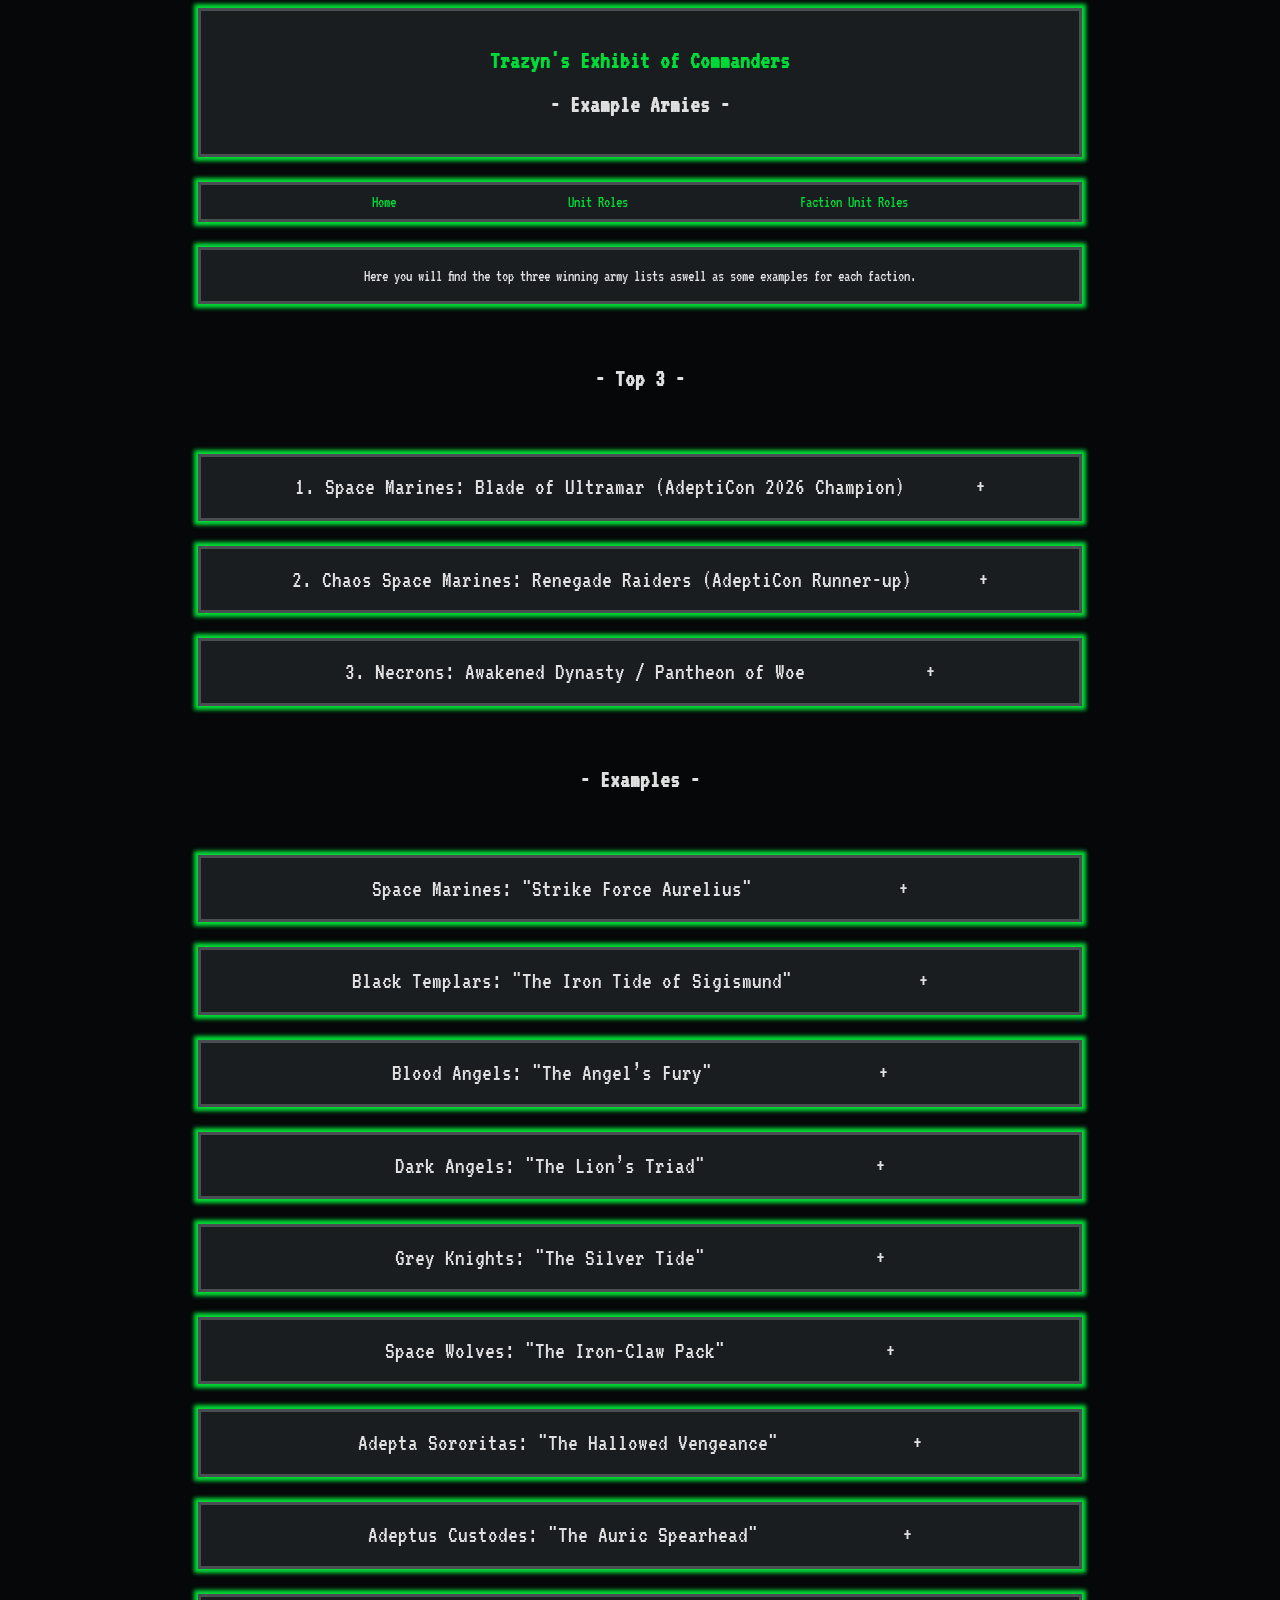
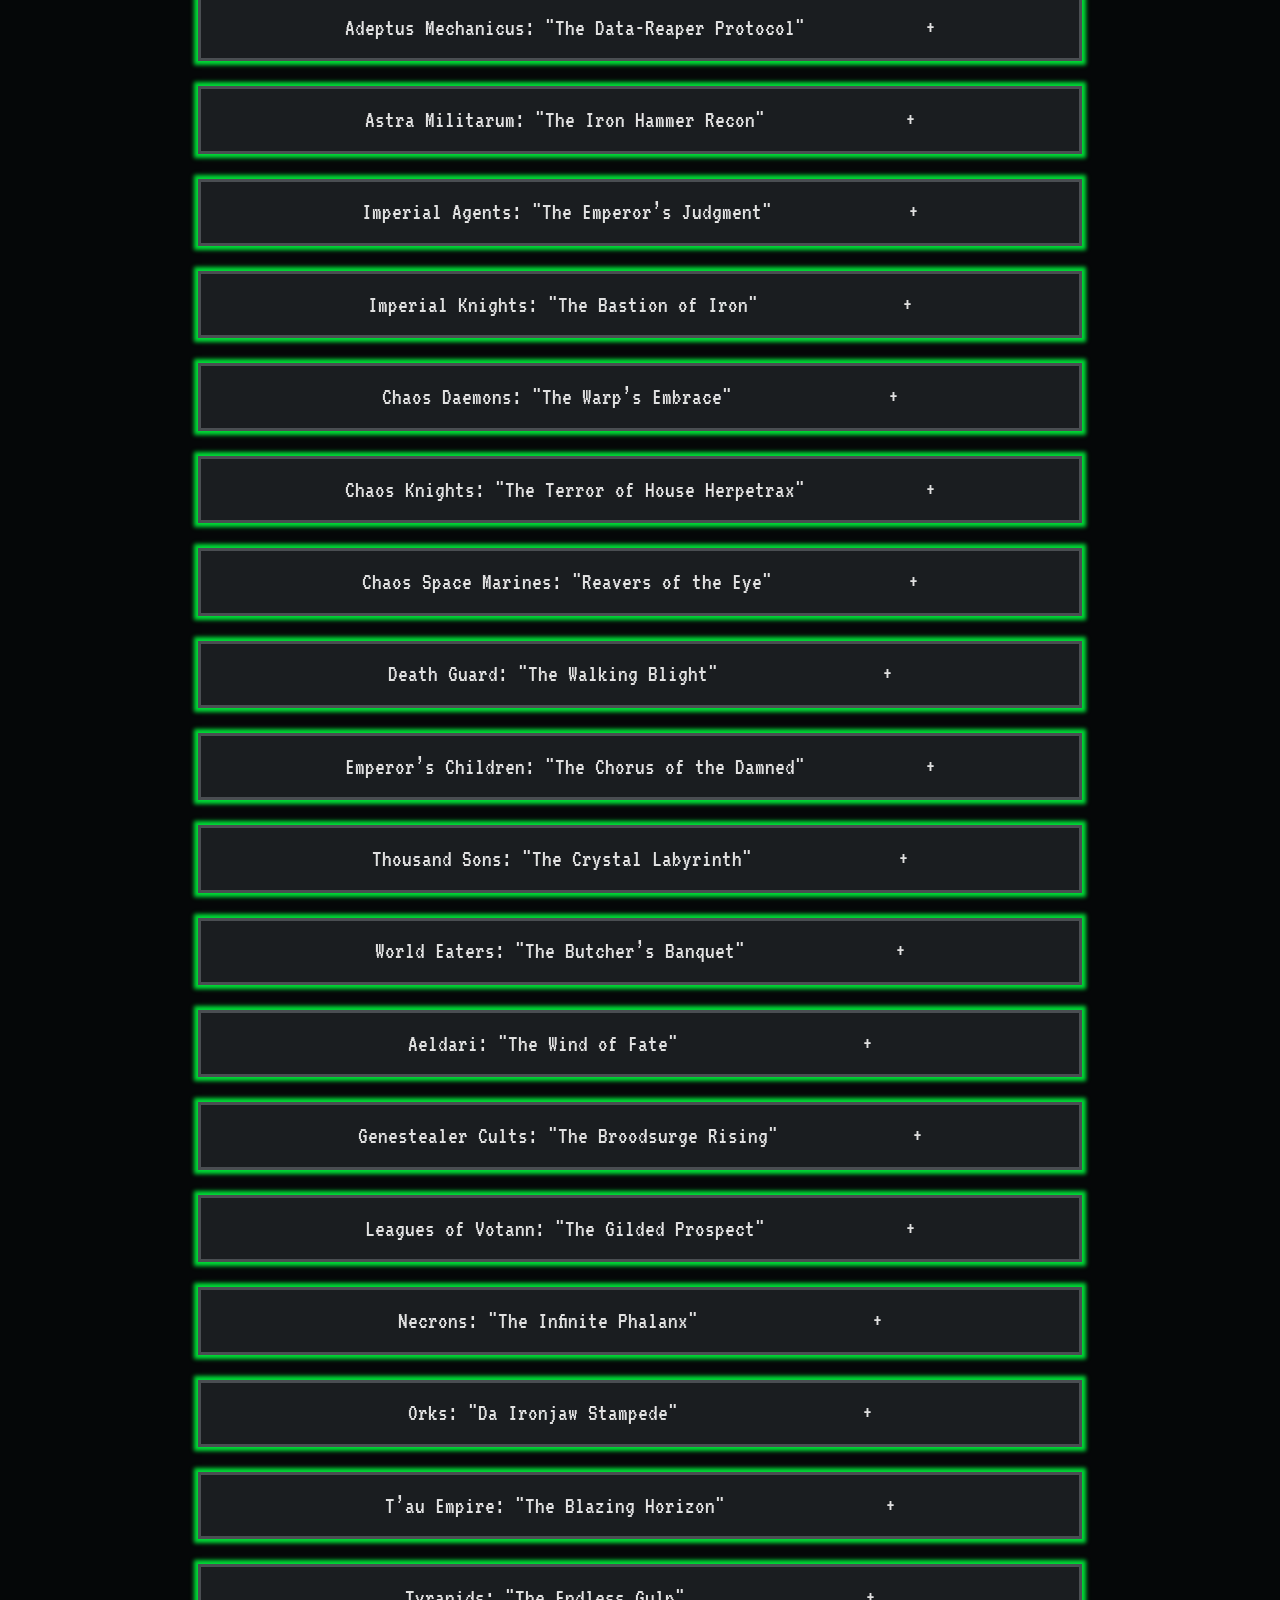
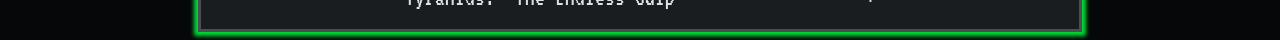
==== commit 6d19b7a7: "Accordion Update + Landingpage structure" ====
--- a/examples.html
+++ b/examples.html
@@ -31,150 +31,208 @@
         </a>
         <h1>- Example Armies -</h1>
       </header>
+      <nav class="border" id="examples_nav">
+        <a href="http://127.0.0.1:5501/index.html">Home</a>
+        <a href="http://127.0.0.1:5501/roles.html">Unit Roles</a>
+        <a href="http://127.0.0.1:5501/factions.html">Faction Unit Roles</a>
+       </nav>
       <footer id="examples footer" class="border text_color">Here you will find the top three winning army lists aswell as some examples for each faction.</footer>
     </section>
-    <section id="example_armies">
+    <section id="example_armies" class="accordion">
 
       <h2 class="text_color sub_title">- Top 3 -</h2>
 
-      <article id="top1" class="border text_color">
-        <p>1. Space Marines: Blade of Ultramar<br>
-          Winning List: Conan Jennings (AdeptiCon 2026 Champion, 9-0-0)</p>
-          
+      <article id="top_ultramarines" class="accordion-item border text_color">
+        <button onclick="toggleTop1()" class="examples_button">
+          1. Space Marines: Blade of Ultramar (AdeptiCon 2026 Champion)
+          <span class="icon" id="top1_icon">+</span>
+        </button>
+        <div class="accordion-body">
+          <p>Winning List: Conan Jennings (9-0-0)</p>
           <p>The Ultramarines have pivoted away from the traditional "Calgar Castle" toward a high-mobility, high-pressure list that exploits the Gladius Task Force or the new Blade of Ultramar detachment.</p>
           
           <p>Why it's powerful: It has the best "Action Economy" in the game. With the ability to Advance and Charge or Fall Back and Shoot, they are never pinned down.</p>
           
           <p>Unit Roles:</p>
-          
           <p>Leader: Marneus Calgar (Terminator Armor). He generates extra CP and provides incredible melee punch to a Terminator brick.</p>
-          
           <p>Objective Holders: Heavy Intercessors. T6 and 3 wounds make them a nightmare to shift from the home objective.</p>
-          
           <p>Trade Units: Assault Intercessors with Jump Packs. Fast, cheap, and capable of killing a unit twice their cost before dying.</p>
-          
           <p>Anti-Tank: Gladiator Lancer. The most efficient long-range AT in the game due to its built-in rerolls.</p>
-          
           <p>Secondary Scorers: Inceptors. Their 3" deep strike allows them to score "Behind Enemy Lines" or "Deploy Teleport Homers" anywhere on the board.</p>
-          
           <p>Punchback: Brutalis Dreadnought. If an enemy charges your front line, this is the unit that crashes in next turn to wipe them out.</p>
-          
           <p>Anvil: Terminator Squad (10-man). Combined with a Librarian for Sustained Hits, they sit in the center and simply refuse to die.</p>
-          
-          <p>Transport: Impulsor. Used to ferry small squads of Hellblasters or Company Heroes to mid-board safely.<p/>
-      </article>
-      <article id="top2" class="border text_color">
-        <p>2. Chaos Space Marines: Renegade Raiders<br>
-          Winning List: Brian Daugherty (AdeptiCon Runner-up, 8-1-0)</p>
-          
+          <p>Transport: Impulsor. Used to ferry small squads of Hellblasters or Company Heroes to mid-board safely.</p>
+        </div>
+      </article>
+
+      <article id="top_csm" class="accordion-item border text_color">
+        <button onclick="toggleTop2()" class="examples_button">
+          2. Chaos Space Marines: Renegade Raiders (AdeptiCon Runner-up)
+          <span class="icon" id="top2_icon">+</span>
+        </button>
+        <div class="accordion-body">
+          <p>Winning List: Brian Daugherty (8-1-0)</p>
           <p>This list focuses on the Renegade Raiders detachment, which grants extra AP and movement speed when targeting enemies on objectives.</p>
           
           <p>Why it's powerful: It is arguably the fastest army in the game. It uses "Scout" moves and "Dark Pacts" to ensure that whoever they hit stays dead.</p>
           
           <p>Unit Roles:</p>
-          
           <p>Leader: Fabius Bile. He buffs a unit of Chosen to T5, making them significantly harder to kill in the mid-board.</p>
-          
           <p>Objective Holders: Cultist Mob. Cheap, disposable, and they "Sticky" objectives so the rest of the army can move forward.</p>
-          
           <p>Trade Units: Warp Talons. With their ability to go back into Strategic Reserves after killing a unit, they "trade" and then hide.</p>
-          
           <p>Anti-Tank: Chaos Vindicator. The Demolisher Cannon is the ultimate "point and delete" tool for enemy armor.</p>
-          
           <p>Secondary Scorers: Nurglings (Allied). Still the gold standard for cheap infiltrators that screen and score "Cleanse."</p>
-          
           <p>Punchback: Chaos Chosen. They can Advance, Shoot, and Charge, making them the perfect reactionary unit.</p>
-          
           <p>Anvil: Land Raider. Not just a transport, but a T12 brick that demands the opponent's entire shooting phase to kill.</p>
-          
-          <p>Transport: Rhino. Essential for protecting the Chosen and Legionaries as they race toward the center.<p/>
-      </article>
-      <article id="top3" class="border text_color">
-        <p>3. Necrons: Awakened Dynasty / Pantheon of Woe<br>
-          Winning List: Jordan Nach (Top 3 Major Placer)</p>
-          
+          <p>Transport: Rhino. Essential for protecting the Chosen and Legionaries as they race toward the center.</p>
+        </div>
+      </article>
+
+      <article id="top_necrons" class="accordion-item border text_color">
+        <button onclick="toggleTop3()" class="examples_button">
+          3. Necrons: Awakened Dynasty / Pantheon of Woe
+          <span class="icon" id="top3_icon">+</span>
+        </button>
+        <div class="accordion-body">
+          <p>Winning List: Jordan Nach (Top 3 Major Placer)</p>
           <p>Despite point increases to C'tan, the Necrons remain dominant because their "stat checks" (High Toughness/Feel No Pain) are too much for many armies to handle.</p>
           
           <p>Why it's powerful: Reanimation Protocols. Even if you don't kill a unit entirely, it comes back. They play the "Primary Score" game better than anyone else.</p>
           
           <p>Unit Roles:</p>
-          
           <p>Leader: Technomancer. Usually attached to Wraiths to give them a 5+ Feel No Pain, making them arguably the tankiest unit in the meta.</p>
-          
           <p>Objective Holders: Immortals (with Plasmancer). They provide high-volume fire and are surprisingly durable for Battleline.</p>
-          
           <p>Trade Units: Skorpekh Destroyers. They go in, kill an elite squad, and if they die, it’s fine—they’ve done their job.</p>
-          
           <p>Anti-Tank: Canoptek Doomstalker. Since the 2026 update, these have become staple long-range fire support for the Awakened Dynasty.</p>
-          
           <p>Secondary Scorers: Deathmarks. Snipers that can Deep Strike into corners to score "Investigate Signals."</p>
-          
           <p>Punchback: C'tan Shard of the Nightbringer. The ultimate deterrent. If you move close to it, it will charge and destroy anything in the game.</p>
-          
           <p>Anvil: Canoptek Wraiths. With 4 wounds, a 4++ Invuln, and a 5+++ FNP, they are the definition of an immovable object.</p>
-          
-          <p>Transport: Night Scythe / Monolith. While rarely used as a "bus," the Monolith’s ability to teleport units across the board serves as the ultimate tactical transport.<p/>
+          <p>Transport: Night Scythe / Monolith. While rarely used as a "bus," the Monolith’s ability to teleport units across the board serves as the ultimate tactical transport.</p>
+        </div>
       </article>
 
       <h2 class="text_color sub_title">- Examples -</h2>
 
-      <article id="Space_Marines_army" class="border text_color">
-        <p>Space Marines: "Strike Force Aurelius"<br>
-          Detachment: Gladius Task Force</p>
-          
-          <p>1. The Army List (2,000 pts)</p>
-          
+      <article id="space_marines_army" class="accordion-item border text_color">
+
+        <button onclick="toggleSpace_Marines()" class="examples_button">
+
+          Space Marines: "Strike Force Aurelius"
+
+          <span class="icon" id="space_marines_icon">+</span>
+
+        </button>
+
+        <div class="accordion-body">
+
+          <p>Detachment: Gladius Task Force</p>
+
+         
+
+          <p>1. The Army List (2,000 pts)</p>
+
+         
+
           <p>Leader: Captain in Terminator Armor (Warlord, Enhancement: Fire Discipline)</p>
+
           <p>Leader: Lieutenant with Power Weapon (attached to Hellblasters)</p>
+
           <p>Leader: Apothecary Biologis (attached to Aggressors)</p>
+
           <p>Anvil: 6x Aggressor Squad (Auto Boltstorm Gauntlets & Fragstorm Launchers)</p>
+
           <p>Anvil: 5x Terminator Squad (Power Fists & 1x Assault Cannon)</p>
+
           <p>Objective Holders: 5x Intercessor Squad (with Astartes Grenade Launcher)</p>
+
           <p>Objective Holders: 5x Heavy Intercessor Squad (T6, 3 Wounds each)</p>
+
           <p>Trade Units: 5x Assault Intercessors with Jump Packs</p>
+
           <p>Trade Units: 5x Assault Intercessors with Jump Packs</p>
+
           <p>Anti-Tank: Gladiator Lancer (Lancer Laser Destroyer)</p>
+
           <p>Anti-Tank: Ballistus Dreadnought (Missile Launcher & Lascannon)</p>
+
           <p>Secondary Scorers: 5x Scout Squad (Sniper, Missile Launcher, Shotguns)</p>
+
           <p>Secondary Scorers: 5x Scout Squad (Sniper, Missile Launcher, Shotguns)</p>
+
           <p>Punchback: 10x Hellblaster Squad (Plasma Incinerators)</p>
+
           <p>Transport: Repulsor (Standard Loadout for Hellblaster protection)</p>
-          
-          <p>2. Role Breakdown</p>
-          
+
+         
+
+          <p>2. Role Breakdown</p>
+
+         
+
           <p>Leader: Captain in Terminator Armor<br>
+
           Equipped with the Fire Discipline enhancement, he is a force multiplier. When his unit is in the Devastator Doctrine, they gain Sustained Hits 1 and Critical Hits on a 5+. This turns a standard Terminator squad into a high-volume fire platform that can shred light tanks and heavy infantry alike.</p>
-          
+
+         
+
           <p>Anvil: Aggressor Squad (with Apothecary Biologis)<br>
+
           This is your "Mid-board Bully." The Biologis grants the unit Lethal Hits. In the Gladius detachment, you use the Aggressive Surge stratagem to ensure they reach the center. With T6 and a high volume of shots, they are incredibly difficult to shift and punish anyone who tries to charge them.</p>
-          
+
+         
+
           <p>Objective Holders: Heavy Intercessors<br>
+
           While standard Intercessors provide Sticky Objectives, the Heavy Intercessors are your "Hardened Point." With T6 and +1 to their armor saves against Damage 1 weapons, they sit on the most contested objective and dare the enemy to waste high-quality anti-tank shots on them.</p>
-          
+
+         
+
           <p>Trade Units: Jump Pack Intercessors<br>
+
           These are your "Harassers." With a 12" move and the Hammer of Wrath ability (dealing mortal wounds on the charge), they are perfect for diving onto an enemy's home objective to kill a small unit of Cultists or Grots. You trade them to disrupt the opponent's "Primary" scoring.</p>
-          
+
+         
+
           <p>Anti-Tank: Gladiator Lancer<br>
+
           The Lancer is the most reliable sniper in the Astartes armory. Its Aquila Optics allow for a hit, wound, and damage reroll every time it shoots. It stays in the back corners, drawing lines of fire to the most dangerous enemy vehicles.</p>
-          
+
+         
+
           <p>Secondary Scorers: Scouts<br>
+
           In 2026, Scouts are mandatory. Their Guerrilla Tactics allow them to go into Strategic Reserves at the end of the enemy turn. They spend the game hopping around the board corners to score "Investigate Signals" or "Deploy Teleport Homers."</p>
-          
+
+         
+
           <p>Punchback: Hellblasters (with Lieutenant)<br>
+
           This unit lives inside the Repulsor. The Lieutenant grants them Lethal Hits and Fall Back and Shoot. If an enemy charges them, they shoot. If they die, their For the Chapter! rule lets them shoot one last time on a 3+. They are your "Insurance Policy"—if the enemy moves into the open, the Hellblasters erase them.</p>
-          
+
+         
+
           <p>Transport: Repulsor<br>
+
           The Repulsor is more than a taxi; it is a mobile bunker. Its Emergency Embarkation ability allows a nearby unit (like the Hellblasters) to hop back inside if they are charged, effectively wasting the opponent's turn and keeping your high-value plasma guns safe.</p>
-          
-          <p>Why this list wins:<br>
-          It wins through Flexibility. Because you have access to the Tactical Doctrine (Advance and Shoot) and the Assault Doctrine (Advance and Charge), you are never "out of range." You have the anti-tank to kill Knights, the volume of fire to kill hordes, and the mobility to play the mission. It is the "Swiss Army Knife" of 40k.<p/>
-      </article>
-      <article id="Black_Templars_army" class="border text_color">
-        <p>Black Templars: "The Iron Tide of Sigismund"<br>
-          Detachment: Righteous Crusaders</p>
-          
-          <p>1. The Army List (2,000 pts)</p>
-          
+
+         
+
+          <p>Why this list wins:<br>
+
+          It wins through Flexibility. Because you have access to the Tactical Doctrine (Advance and Shoot) and the Assault Doctrine (Advance and Charge), you are never "out of range." You have the anti-tank to kill Knights, the volume of fire to kill hordes, and the mobility to play the mission. It is the "Swiss Army Knife" of 40k.</p>
+
+        </div>
+
+      </article>
+      <article id="Black_Templars_army" class="accordion-item border text_color">
+        <button onclick="toggleBlack_Templars()" class="examples_button">
+          Black Templars: "The Iron Tide of Sigismund"
+          <span class="icon" id="black_templars_icon">+</span>
+        </button>
+        <div class="accordion-body">
+          <p>Detachment: Righteous Crusaders</p>
+          
+          <p>1. The Army List (2,000 pts)</p>
           <p>Leader: High Marshal Helbrecht (Warlord, attached to Sword Brethren)</p>
           <p>Leader: The Emperor’s Champion (attached to Sword Brethren)</p>
           <p>Leader: Chaplain Grimaldus (attached to 20-man Crusader Squad)</p>
@@ -192,7 +250,6 @@
           <p>Transport: Land Raider Crusader (Hurricane Bolters & Multi-melta)</p>
           
           <p>2. Role Breakdown</p>
-          
           <p>Leader: High Marshal Helbrecht<br>
           Helbrecht is a melee monster. He grants his unit +1 Strength and +1 Critical Hit range (meaning they trigger Lethal or Sustained Hits on a 5+). When leading Sword Brethren, he makes them capable of wounding T12 vehicles on a 4+ or 5+, which is terrifying for a pure infantry unit.</p>
           
@@ -215,20 +272,25 @@
           With Infiltrate and the ability to go back into reserves, Scouts handle your "Cleanse" and "Deploy Teleport Homers" actions. They are the only units in your army allowed to not be in combat.</p>
           
           <p>Punchback: The Emperor’s Champion<br>
-          The Champion is a heat-seeking missile for enemy characters. With Precision and S8 high-AP attacks, he can jump out of a Land Raider and "one-shot" an enemy Captain or Librarian. He is your insurance policy against powerful enemy buff-characters.</p>
+          The Champion is a heat-seeing missile for enemy characters. With Precision and S8 high-AP attacks, he can jump out of a Land Raider and "one-shot" an enemy Captain or Librarian. He is your insurance policy against powerful enemy buff-characters.</p>
           
           <p>Transport: Land Raider Crusader<br>
           The "Brick" that carries Helbrecht and the 10-man Sword Brethren squad. With Assault Ramp, it allows the Templars to move 12", disembark, and charge, giving your most lethal melee unit a massive threat range that ignores most enemy screens.</p>
           
           <p>Why this list wins:<br>
-          It wins through Relentless Pressure. The opponent has to deal with two Gladiator Lancers in the back, a 20-man Grimaldus-led squad in the center, and a Land Raider full of Helbrecht’s elites screaming down one flank. The Black Templars don't play a "finesse" game—they overwhelm the opponent’s ability to target-prioritize until the enemy is simply out of models.<p/>
-      </article>
-      <article id="Blood_Angels_army" class="border text_color">
-        <p>Blood Angels: "The Angel’s Fury"<br>
-          Detachment: Liberator Assault Group</p>
-          
-          <p>1. The Army List (2,000 pts)</p>
-          
+          It wins through Relentless Pressure. The opponent has to deal with two Gladiator Lancers in the back, a 20-man Grimaldus-led squad in the center, and a Land Raider full of Helbrecht’s elites screaming down one flank. The Black Templars don't play a "finesse" game—they overwhelm the opponent’s ability to target-prioritize until the enemy is simply out of models.</p>
+        </div>
+      </article>
+
+      <article id="Blood_Angels_army" class="accordion-item border text_color">
+        <button onclick="toggleBlood_Angels()" class="examples_button">
+          Blood Angels: "The Angel’s Fury"
+          <span class="icon" id="blood_angels_icon">+</span>
+        </button>
+        <div class="accordion-body">
+          <p>Detachment: Liberator Assault Group</p>
+          
+          <p>1. The Army List (2,000 pts)</p>
           <p>Leader: Commander Dante (Warlord, attached to Sanguinary Guard)</p>
           <p>Leader: Lemartes (attached to Death Company)</p>
           <p>Leader: The Sanguinor (Lone Operative / Epic Hero)</p>
@@ -242,12 +304,10 @@
           <p>Anti-Tank: Baal Predator (Flamestorm Cannon & 2x Heavy Flamers)</p>
           <p>Secondary Scorers: 5x Scouts (with Sniper Rifle)</p>
           <p>Secondary Scorers: 5x Infiltrators (Helix Gauntlet & Omni-scrambler)</p>
-          <p>Punchback: The Sanguinor<br>
-          Transport: Impulsor (Shield Dome)</p>
-          <p>Transport: Baal Predator (Functions as an aggressive line-breaker)</p>
-          
-          <p>2. Role Breakdown</p>
-          
+          <p>Punchback: The Sanguinor</p>
+          <p>Transport: Impulsor (Shield Dome)</p>
+          
+          <p>2. Role Breakdown</p>
           <p>Leader: Commander Dante<br>
           Dante is your "Force Multiplier." He grants his unit +1 to Hit and, more importantly, ensures they are never affected by negative modifiers to their Move, Advance, or Charge rolls. In 2026, Dante ensures the Sanguinary Guard hit their target like a gold-plated sledgehammer.</p>
           
@@ -276,14 +336,19 @@
           The Sanguinor is the ultimate "Gotcha" unit. He doesn't start on the board; he uses Miraculous Intervention to drop into combat the moment an enemy charges one of your units. He strikes first with a high volume of high-AP attacks, often killing the enemy charger before they even get to swing at your troops.</p>
           
           <p>Why this list wins:<br>
-          The Blood Angels win through Violence and Momentum. By combining the Sanguinary Guard's elite precision with the Death Company's raw strength, you create a "Dual Threat" that most armies cannot screen against. You use the Baal Predator to flush enemies out of cover, then use your Jump Pack units to finish them off in the Assault phase.<p/>
-      </article>
-      <article id="Dark_Angels_army" class="border text_color">
-        <p>Dark Angels: "The Lion’s Triad"<br>
-          Detachment: Inner Circle Task Force</p>
-          
-          <p>1. The Army List (2,000 pts)</p>
-          
+          The Blood Angels win through Violence and Momentum. By combining the Sanguinary Guard's elite precision with the Death Company's raw strength, you create a "Dual Threat" that most armies cannot screen against. You use the Baal Predator to flush enemies out of cover, then use your Jump Pack units to finish them off in the Assault phase.</p>
+        </div>
+      </article>
+
+      <article id="Dark_Angels_army" class="accordion-item border text_color">
+        <button onclick="toggleDark_Angels()" class="examples_button">
+          Dark Angels: "The Lion’s Triad"
+          <span class="icon" id="dark_angels_icon">+</span>
+        </button>
+        <div class="accordion-body">
+          <p>Detachment: Inner Circle Task Force</p>
+          
+          <p>1. The Army List (2,000 pts)</p>
           <p>Leader: Lion El'Jonson (Warlord)</p>
           <p>Leader: Belial, Grand Master of the Deathwing (attached to Knights)</p>
           <p>Leader: Azrael (attached to Company Heroes)</p>
@@ -301,7 +366,6 @@
           <p>Transport: Razorback (Twin Lascannon)</p>
           
           <p>2. Role Breakdown</p>
-          
           <p>Leader: Lion El'Jonson<br>
           The Primarch is your "un-killable" center. His All-slayer profile deletes monsters and tanks, but his Aura of the Lion is what wins games—granting nearby units a 4+ Feel No Pain against Mortal Wounds. In 2026, he is the ultimate deterrent; you don't charge the Lion, you run away from him.</p>
           
@@ -331,14 +395,19 @@
           The Razorback provides fire support for the Intercessors, while the Executioner ensures your heavy-hitters get to the center of the board without being picked off by the "trade pieces" of other factions.</p>
           
           <p>Why this list wins:<br>
-          The Dark Angels win through Focus. By picking one objective to be "Vowed," you ensure that the math is always in your favor on the most important part of the board. Between the Lion's defensive auras and the Deathwing's inherent toughness, you simply play a more efficient version of the game than your opponent.<p/>
-      </article>
-      <article id="Grey_Knights_army" class="border text_color">
-        <p>Grey Knights: "The Silver Tide"<br>
-          Detachment: Teleport Strike Force</p>
-          
-          <p>1. The Army List (2,000 pts)</p>
-          
+          The Dark Angels win through Focus. By picking one objective to be "Vowed," you ensure that the math is always in your favor on the most important part of the board. Between the Lion's defensive auras and the Deathwing's inherent toughness, you simply play a more efficient version of the game than your opponent.</p>
+        </div>
+      </article>
+
+      <article id="Grey_Knights_army" class="accordion-item border text_color">
+        <button onclick="toggleGrey_Knights()" class="examples_button">
+          Grey Knights: "The Silver Tide"
+          <span class="icon" id="grey_knights_icon">+</span>
+        </button>
+        <div class="accordion-body">
+          <p>Detachment: Teleport Strike Force</p>
+          
+          <p>1. The Army List (2,000 pts)</p>
           <p>Leader: Kaldor Draigo (Warlord, attached to 5x Terminators)</p>
           <p>Leader: Grand Master in Nemesis Dreadknight (Enhancement: Sigil of Exigence)</p>
           <p>Leader: Librarian (Purge Soul psychic attack)</p>
@@ -353,10 +422,9 @@
           <p>Secondary Scorers: 5x Purgation Squad (4x Incinerators)</p>
           <p>Secondary Scorers: 1x Inquisitor Coteaz (Allied Agent for CP regen)</p>
           <p>Punchback: 5x Paladins (3x Psycannons, led by Librarian)</p>
-          <p>Transport: N/A (The "Teleport Assault" army rule replaces the need for transports).</p>
-          
-          <p>2. Role Breakdown</p>
-          
+          <p>Transport: N/A (Teleport Assault rule)</p>
+          
+          <p>2. Role Breakdown</p>
           <p>Leader: Kaldor Draigo<br>
           Draigo is your "Reliable Charge" button. His One-man Army rule gives his unit +3 to charge rolls when arriving from Deep Strike. In a meta where 9" charges are risky, Draigo makes a 6" charge almost guaranteed, allowing his Terminators to delete a key enemy unit the moment they arrive.</p>
           
@@ -382,11 +450,17 @@
           The Grey Knights don't use Rhinos or Land Raiders because the entire army can fly. The Teleport Assault rule allows you to pick up up to 3 units every turn and place them in Deep Strike. This "virtual transport" makes the Grey Knights the most mobile army in Warhammer 40k.</p>
           
           <p>Why this list wins:<br>
-          It wins through Positioning. You never have to walk across the board and get shot. You start in cover, teleport to where the enemy is weak, strike, and then use Mists of Deimos to teleport away when the enemy tries to charge you. You are playing a game of "cat and mouse" where you are always the cat.<p/>
-      </article>
-      <article id="Space_Wolves_army" class="border text_color">
-        <p>Space Wolves: "The Iron-Claw Pack"<br>
-          Detachment: Stormlance Task Force</p>
+          It wins through Positioning. You never have to walk across the board and get shot. You start in cover, teleport to where the enemy is weak, strike, and then use Mists of Deimos to teleport away when the enemy tries to charge you. You are playing a game of "cat and mouse" where you are always the cat.</p>
+        </div>
+      </article>
+      </article>
+      <article id="Space_Wolves_army" class="accordion-item border text_color">
+        <button onclick="toggleSpace_Wolves()" class="examples_button">
+          Space Wolves: "The Iron-Claw Pack"
+          <span class="icon" id="space_wolves_icon">+</span>
+        </button>
+        <div class="accordion-body">
+          <p>Detachment: Stormlance Task Force</p>
           
           <p>1. The Army List (2,000 pts)</p>
           
@@ -397,8 +471,8 @@
           <p>Anvil: 6x Thunderwolf Cavalry (Storm Shields & Heirloom Weapons)</p>
           <p>Objective Holders: 5x Intercessors (with Astartes Grenade Launcher)</p>
           <p>Objective Holders: 5x Intercessors (with Astartes Grenade Launcher)</p>
-          <p>Trade Units: 5x Fenrisian Wolves<br>
-          Trade Units: 5x Fenrisian Wolves</p>
+          <p>Trade Units: 5x Fenrisian Wolves</p>
+          <p>Trade Units: 5x Fenrisian Wolves</p>
           <p>Anti-Tank: Gladiator Lancer (Lancer Laser Destroyer)</p>
           <p>Anti-Tank: Gladiator Lancer (Lancer Laser Destroyer)</p>
           <p>Secondary Scorers: 5x Wulfen (with Storm Shields)</p>
@@ -429,15 +503,18 @@
           <p>Punchback: Wolf Guard Terminators<br>
           Kept in Teleport Strike (Deep Strike), these are your "Reactionary Hammer." When an enemy commits their heavy-hitter to the center objective, the Terminators drop in. With Storm Shields and Power Fists, they can weather the storm and punch back with S8 high-damage swings.</p>
           
-          <p>Transport: (Thunderwolf Speed)<br>
-          Because the entire core of the army moves 10", they do not need Rhinos or Impulsors. They use the "Ride Hard, Ride Fast" stratagem to gain a -1 to be hit and -1 to be wounded while crossing the board, effectively acting as their own armored transport.</p>
-          
-          <p>Why this list wins:<br>
-          It wins through Aggression and Durability. The Stormlance detachment allows you to dictate the engagement. By Turn 2, you are almost guaranteed to be in the enemy's deployment zone. The opponent is forced to choose between shooting at the Thunderwolves (who have a 4++ save) or the Gladiator Lancers (who are deleting their tanks). Most opponents simply lack the volume of fire to stop both.<p/>
-      </article>
-      <article id="Sororitas_army" class="border text_color">
-        <p>Adepta Sororitas: "The Hallowed Vengeance"<br>
-          Detachment: Army of Faith</p>
+          <p>Why this list wins:<br>
+          It wins through Aggression and Durability. The Stormlance detachment allows you to dictate the engagement. By Turn 2, you are almost guaranteed to be in the enemy's deployment zone. The opponent is forced to choose between shooting at the Thunderwolves (who have a 4++ save) or the Gladiator Lancers (who are deleting their tanks). Most opponents simply lack the volume of fire to stop both.</p>
+        </div>
+      </article>
+
+      <article id="Sororitas_army" class="accordion-item border text_color">
+        <button onclick="toggleSororitas()" class="examples_button">
+          Adepta Sororitas: "The Hallowed Vengeance"
+          <span class="icon" id="sororitas_icon">+</span>
+        </button>
+        <div class="accordion-body">
+          <p>Detachment: Army of Faith</p>
           
           <p>1. The Army List (2,000 pts)</p>
           
@@ -448,13 +525,13 @@
           <p>Anvil: 10x Sacresants (Anointed Halberds & Shields)</p>
           <p>Objective Holders: 10x Battle Sisters (with 1x Multi-melta & Simulacrum Imperialis)</p>
           <p>Objective Holders: 10x Battle Sisters (with 1x Multi-melta)</p>
-          <p>Trade Units: 5x Seraphim (Hand Flamers)<br>
-          Trade Units: 5x Seraphim (Hand Flamers)</p>
+          <p>Trade Units: 5x Seraphim (Hand Flamers)</p>
+          <p>Trade Units: 5x Seraphim (Hand Flamers)</p>
           <p>Anti-Tank: Castigator (Battle Cannon & 3x Heavy Bolters)</p>
           <p>Anti-Tank: Exorcist (Exorcist Missile Launcher)</p>
           <p>Secondary Scorers: 1x Death Cult Assassins (Allied Agents)</p>
-          <p>Secondary Scorers: 1x Penitent Engine<br>
-          Punchback: 10x Zephyrim (led by Saint Celestine)</p>
+          <p>Secondary Scorers: 1x Penitent Engine</p>
+          <p>Punchback: 10x Zephyrim (led by Saint Celestine)</p>
           <p>Transport: Immolator (Twin Multi-melta)</p>
           <p>Transport: Sororitas Rhino</p>
           
@@ -469,30 +546,21 @@
           <p>Trade Units: Seraphim<br>
           With their Burning Descent ability, they Deep Strike, fire their hand flamers (benefiting from the detachment's +1 to Wound for acts of faith), and then move 6" again. You trade them to clear an enemy's light infantry off a backfield point, forcing the opponent to redirect fire away from your tanks.</p>
           
-          <p>Anti-Tank: Castigator & Exorcist<br>
-          Castigator: Provides high-volume, high-strength shells. Its Righteous Judgment rule ignores Cover, making it a nightmare for heavy infantry and light armor.<br>
-          Exorcist: The premier indirect-fire anti-tank. It forces the opponent to stay out of open lanes, and with a Miracle Die, you can guarantee the high-damage rolls needed to pop a transport from behind a wall.</p>
-          
-          <p>Secondary Scorers: Penitent Engines & Death Cult Assassins<br>
-          Penitent Engine: An "Advanced and Charge" monster. It’s cheap, fast, and forces the opponent to deal with it. It scores "Cleanse" easily while moving toward the enemy lines.<br>
-          Death Cult Assassins: Tiny, cheap, and easily hidden. They exist solely to perform "Actions" and score secondaries while being too small for the opponent to waste a high-quality shot on.</p>
-          
           <p>Punchback: Zephyrim (with Saint Celestine)<br>
           This is your counter-offensive. When an enemy charges your front line, Celestine and her Zephyrim fly in. Celestine's Healing Tears brings models back to life, and the Zephyrim gain Lethal Hits on the charge, shredding anything from Marines to light vehicles.</p>
           
-          <p>Anvil: The Triumph of Saint Katherine<br>
-          The Triumph is a massive 18-wound "buff-hub." It allows nearby units to perform multiple Acts of Faith per phase and provides a 6+ Feel No Pain. It sits in the center of the board, surrounded by Sacresants, creating a "No-Go Zone" for the enemy.</p>
-          
-          <p>Transport: Immolator & Rhino<br>
-          Immolator: Its Fire Support rule allows it to split a 10-man sister squad into two 5-man units, doubling your objective-holding efficiency. It also carries the Multi-melta punch needed to support the front lines.<br>
-          Rhino: Standard delivery for the Sacresants and the Triumph, ensuring they reach the center board without being picked off by long-range snipers.</p>
-          
-          <p>Why this list wins:<br>
-          It wins through Guaranteed Outcomes. While other armies roll dice and hope for the best, the Sisters use Miracle Dice to know their Melta shot will deal 6 damage or that their save will succeed. In 2026, where efficiency is everything, the ability to remove luck from the equation makes the Sororitas an incredibly stable tournament choice.<p/>
-      </article>
-      <article id="Custodes_army" class="border text_color">
-        <p>Adeptus Custodes: "The Auric Spearhead"<br>
-          Detachment: Shield Host</p>
+          <p>Why this list wins:<br>
+          It wins through Guaranteed Outcomes. While other armies roll dice and hope for the best, the Sisters use Miracle Dice to know their Melta shot will deal 6 damage or that their save will succeed. In 2026, where efficiency is everything, the ability to remove luck from the equation makes the Sororitas an incredibly stable tournament choice.</p>
+        </div>
+      </article>
+
+      <article id="Custodes_army" class="accordion-item border text_color">
+        <button onclick="toggleCustodes()" class="examples_button">
+          Adeptus Custodes: "The Auric Spearhead"
+          <span class="icon" id="custodes_icon">+</span>
+        </button>
+        <div class="accordion-body">
+          <p>Detachment: Shield Host</p>
           
           <p>1. The Army List (2,000 pts)</p>
           
@@ -507,10 +575,10 @@
           <p>Trade Units: 5x Prosecutors (Allied Sisters of Silence)</p>
           <p>Anti-Tank: Caladius Grav-tank (Twin Iliastus Accelerator Cannon)</p>
           <p>Anti-Tank: Caladius Grav-tank (Twin Iliastus Accelerator Cannon)</p>
-          <p>Secondary Scorers: 2x Venatari Custodians<br>
-          Secondary Scorers: 2x Venatari Custodians</p>
+          <p>Secondary Scorers: 2x Venatari Custodians</p>
+          <p>Secondary Scorers: 2x Venatari Custodians</p>
           <p>Punchback: 5x Custodian Wardens (led by Trajann)</p>
-          <p>Transport: N/A (Custodes utilize "Golden Light" Deep Strike and the Caladius's speed).</p>
+          <p>Transport: N/A (Custodes utilize "Golden Light" Deep Strike).</p>
           
           <p>2. Role Breakdown</p>
           
@@ -520,31 +588,21 @@
           <p>Objective Holders: Custodian Guard<br>
           With their Sentinel Blades and Storm Shields, these units boast a 4+ Invulnerable save and OC 3 per model. Their Resolute Guardians rule allows them to shoot twice if they are standing on an objective you control, making them the most dangerous "home-room" defenders in the meta.</p>
           
-          <p>Trade Units: Prosecutors & Solo Allarus<br>
-          Prosecutors: At a tiny point cost, these 5 models are your "bait." You put them in lanes to trigger enemy Overwatch or to hold a point for one turn before they inevitably die, forcing the opponent to move their expensive units out of cover.<br>
-          Solo Allarus: Using their From Golden Light rule, they can be placed into Reserves and reappear. You "trade" their position to distract an opponent's heavy-hitter.</p>
-          
           <p>Anti-Tank: Caladius Grav-tanks<br>
           Since Custodes lack high-volume anti-tank in melee (unless they get close), the Caladius is mandatory. Its Accelerator Cannon provides S12+ shots with high damage. In the 2026 meta, its speed (12") allows it to find angles that the slow-moving infantry cannot.</p>
           
-          <p>Secondary Scorers: Venatari Custodians<br>
-          Venatari are the ultimate "Action Monkeys" for the Ten Thousand. Their Superior Infiltration allows them to Deep Strike within 9" and then move, or drop in for 0CP. They score "Behind Enemy Lines" and then fly away to safety using their high mobility.</p>
-          
-          <p>Punchback: Wardens (with Trajann)<br>
-          The Wardens are your "reactive hammer." When an enemy charges your front-line Guard, Trajann and his Wardens (who have a 4+ Feel No Pain for one phase per game) counter-charge. Between Trajann's S10 axe and the Wardens' high-volume spears, nothing survives the "Punchback."</p>
-          
-          <p>Anvil: Allarus Terminators<br>
-          The Allarus are the definition of "Anvil." With T7 and 4 Wounds each, they are incredibly difficult to shift. They use their Slayers of Tyrants rule to target characters, effectively forcing the opponent to keep their leaders far away from the center objective.</p>
-          
-          <p>Transport: (The Golden Light)<br>
-          Custodes rarely use Venestari or Land Raiders in 2026. Instead, they use the "Golden Light of the Emperor" (Deep Strike) as their transport. By keeping 25-30% of the army in the sky, you "transport" your most lethal units directly into the heart of the enemy's formation on Turn 2.</p>
-          
-          <p>Why this list wins:<br>
-          It wins through Individual Model Superiority. Each Custodian model is essentially a "Hero" level character in any other army. By using the Shield Host to grant Critical Hits on a 5+ during the "Martial Mastery" turns, you can delete entire units with just 4 or 5 models. You don't need to outnumber the opponent; you just need to ensure that every model you have is fighting at 100% efficiency.<p/>
-      </article>
-      <article id="Mechanicus_army" class="border text_color">
-        <p>Adeptus Mechanicus: "The Data-Reaper Protocol"<br>
-          Detachment: Skitarii Hunter Cohort</p>
+          <p>Why this list wins:<br>
+          It wins through Individual Model Superiority. Each Custodian model is essentially a "Hero" level character in any other army. By using the Shield Host to grant Critical Hits on a 5+ during the "Martial Mastery" turns, you can delete entire units with just 4 or 5 models.</p>
+        </div>
+      </article>
+
+      <article id="Mechanicus_army" class="accordion-item border text_color">
+        <button onclick="toggleMechanicus()" class="examples_button">
+          Adeptus Mechanicus: "The Data-Reaper Protocol"
+          <span class="icon" id="mechanicus_icon">+</span>
+        </button>
+        <div class="accordion-body">
+          <p>Detachment: Skitarii Hunter Cohort</p>
           
           <p>1. The Army List (2,000 pts)</p>
           
@@ -560,8 +618,8 @@
           <p>Anti-Tank: Onager Dunecrawler (Neutron Laser & Cognis Heavy Stubber)</p>
           <p>Secondary Scorers: 5x Pteraxii Sterylizors</p>
           <p>Secondary Scorers: 3x Serberys Sulphurhounds</p>
-          <p>Punchback: 5x Sicarian Infiltrators<br>
-          Transport: Skorpius Dunerider</p>
+          <p>Punchback: 5x Sicarian Infiltrators</p>
+          <p>Transport: Skorpius Dunerider</p>
           <p>Transport: Skorpius Dunerider</p>
           
           <p>2. Role Breakdown</p>
@@ -572,32 +630,20 @@
           <p>Objective Holders: Skitarii Vanguard<br>
           Vanguard are the gold standard for Battleline in 2026. Their Rad-Saturation aura reduces the Objective Control (OC) of nearby enemies by 1. This means even if you are outnumbered on a point, you often still control it because the enemy's OC has been neutered.</p>
           
-          <p>Trade Units: Sydonian Dragoons (Taser Lances)<br>
-          These are your "Melee Missiles." With a 10" move and Stealth, they are surprisingly hard to shoot down as they close the gap. With Sustained Hits 2 on their lances, they can punch way above their weight class, trading their points for an enemy's light tank or elite infantry squad.</p>
-          
-          <p>Anti-Tank: Onager Dunecrawler<br>
-          The Neutron Laser is the Omnissiah’s answer to heavy armor. At S16 and high damage, it is a dedicated "Knight-Killer." In 2026, the Onager’s 4+ Invulnerable Save aura for nearby Battleline units makes it a defensive lynchpin as much as an offensive one.</p>
-          
-          <p>Secondary Scorers: Pteraxii Sterylizors & Serberys Sulphurhounds<br>
-          Pteraxii: Their Thermal Riders ability allows them to move 12", shoot their flamers, and then jump back into the sky (Reserves) at the end of the turn. They are the ultimate "Action Monkeys.<br>
-          Sulphurhounds: High-speed cavalry used for "Linebreaker" or "Signals," utilizing their breath weapons to chip away at small enemy squads holding backfield points.</p>
-          
-          <p>Punchback: Sicarian Infiltrators<br>
-          With Fights First and the ability to prevent enemy units from setting up within 12" of them, these are your "Reactionary Protectors." You keep them hidden behind your Breachers; if the Breachers are charged, the Infiltrators move in to punish the attackers with high-volume precision strikes.</p>
-          
           <p>Anvil: Kataphron Breachers & Kastelan Robots<br>
-          Breachers: These are the "Meat" of the army. With T7, 3 Wounds, and a 2+ save in cover, they are the best firing platform in the codex. When paired with the Technoarcheologist, they prevent enemies from Deep Striking within 12", protecting your backline.<br>
-          Kastelan Robots: The "Iron Wall." With T9 and a 2+ save, they act as a physical barrier. If they enter the "Conqueror Protocol," they become a terrifying melee threat that refuses to die.</p>
-          
-          <p>Transport: Skorpius Dunerider<br>
-          Essential for the "Vanguard Rush." It protects your squishy infantry from indirect fire and has Firing Deck 2, allowing your special weapons to fire from the safety of the hover-hull. Its high-volume stubber fire is also excellent for clearing enemy screens.</p>
-          
-          <p>Why this list wins:<br>
-          The Adeptus Mechanicus wins through Layered Buffs. By turn three, between the Doctrina Imperatives (providing extra AP or better saves) and the Rad-Saturation of your Vanguard, you are effectively playing a math game that the opponent can't win. You aren't just shooting; you are systematically reducing the enemy's ability to play the mission.<p/>
-      </article>
-      <article id="Astra_Militarum_army" class="border text_color">
-        <p>Astra Militarum: "The Iron Hammer Recon"<br>
-          Detachment: Combined Regiment</p>
+          Breachers: These are the "Meat" of the army. With T7, 3 Wounds, and a 2+ save in cover, they are the best firing platform in the codex. When paired with the Technoarcheologist, they prevent enemies from Deep Striking within 12", protecting your backline.</p>
+          
+          <p>Why this list wins:<br>
+          The Adeptus Mechanicus wins through Layered Buffs. By turn three, between the Doctrina Imperatives and the Rad-Saturation of your Vanguard, you are effectively playing a math game that the opponent can't win.</p>
+        </div>
+      </article>
+      <article id="Astra_Militarum_army" class="accordion-item border text_color">
+        <button onclick="toggleAstra_Militarum()" class="examples_button">
+          Astra Militarum: "The Iron Hammer Recon"
+          <span class="icon" id="astra_militarum_icon">+</span>
+        </button>
+        <div class="accordion-body">
+          <p>Detachment: Combined Regiment</p>
           
           <p>1. The Army List (2,000 pts)</p>
           
@@ -608,49 +654,39 @@
           <p>Anvil: Rogal Dorn Battle Tank (Oppressor Cannon & Pulveriser Cannon)</p>
           <p>Objective Holders: 20x Cadian Shock Troops (with 2x Plasma Guns, 2x Meltaguns)</p>
           <p>Objective Holders: 20x Infantry Squad (with 2x Mortar Teams)</p>
-          <p>Trade Units: 1x Hellhound (Inferno Cannon)<br>
-          Trade Units: 1x Hellhound (Inferno Cannon)</p>
+          <p>Trade Units: 1x Hellhound (Inferno Cannon)</p>
+          <p>Trade Units: 1x Hellhound (Inferno Cannon)</p>
           <p>Anti-Tank: Leman Russ Vanquisher</p>
           <p>Anti-Tank: Leman Russ Vanquisher</p>
           <p>Secondary Scorers: 5x Gaunt’s Ghosts</p>
           <p>Secondary Scorers: 5x Attilan Rough Riders</p>
           <p>Punchback: 10x Kasrkin (Hot-shot Lasguns & Melta Mine)</p>
-          <p>Transport: Chimera<br>
-          Transport: Chimera</p>
+          <p>Transport: Chimera</p>
+          <p>Transport: Chimera</p>
           
           <p>2. Role Breakdown</p>
           
           <p>Leader: Lord Solar Leontus<br>
           Leontus is the "Grand Architect." He provides three orders that can be given to any Astra Militarum unit (including Tanks). Without him, your big tanks are hitting on 4+; with him, they hit on 3+ with rerolls. He also generates an extra CP every turn, which is essential for recycling your dead infantry.</p>
           
-          <p>Objective Holders: 20-man Infantry Blobs<br>
-          Cadian Shock Troops: Led by Ursula Creed, these allow you to use a Stratagem (like Fields of Fire) for 0CP. They are your primary mid-board presence.<br>
-          Standard Infantry: These stay in the backline with their mortars. Because they have a Heavy Weapon Team attached, they can chip away at enemy light infantry while holding the home objective.</p>
-          
-          <p>Trade Units: Hellhounds<br>
-          The Hellhound is the ultimate "sacrifice" unit. With its Flush Them Out rule, it removes the Benefit of Cover from an enemy unit it hits. You drive it straight at an objective, spray the enemy, and force them to deal with a T10 vehicle. When it dies, it has a high chance of exploding, dealing mortals to everything nearby.</p>
-          
-          <p>Anti-Tank: Leman Russ Vanquishers<br>
-          While the Vanquisher was a "meme" in early 10th edition, the 2026 points drop has made them the most efficient anti-tank in the game. At S18 and Heavy, they hit on a 2+ when stationary. They are "glass cannons" that you keep in the back to delete enemy Land Raiders from 72" away.</p>
-          
-          <p>Secondary Scorers: Gaunt’s Ghosts<br>
-          The Ghosts are the best secondary scorers in the Imperial Guard. They have Lone Operative and the ability to disappear from the board at the end of the turn and reappear anywhere else. They score "Behind Enemy Lines" and "Signals" with zero risk of being shot.</p>
-          
-          <p>Punchback: Kasrkin<br>
-          Kasrkin are "Vanguard Elite." They use their Warrior Elite ability to grant themselves two orders at once (e.g., "Take Aim" and "First Rank Fire, Second Rank Fire"). When an enemy takes an objective, you disembark these from a Chimera and unleash 30-40 shots of high-AP las-fire to reclaim it.</p>
-          
           <p>Anvil: Rogal Dorn Battle Tanks<br>
           The Rogal Dorn is the "Brick." Its Ablative Armour rule allows it to change the Damage characteristic of an incoming attack to 0 once per game. It is the unit you park in the middle of the board to absorb an entire army's worth of shooting while your infantry does the "real" work.</p>
           
-          <p>Transport: Chimera<br>
-          The Chimera is essential for the "Mechanized" feel of the 2026 Guard. It protects your Kasrkin and Officers from indirect fire and provides Firing Deck 2, allowing your special weapons to shoot from safety while the vehicle moves.</p>
-          
-          <p>Why this list wins:<br>
-          It wins through Attritional Dominance. Between the Reinforcements! stratagem (bringing back 20-man squads) and the high toughness of the Rogal Dorns, the Imperial Guard simply outlasts the opponent. You may lose 80% of your models, but if you have one Tank and one recycled squad of Cadians on the final turn, you’ve likely secured a 90+ point score.<p/>
-      </article>
-      <article id="Imperial_Agents_army" class="border text_color">
-        <p>Imperial Agents: "The Emperor’s Judgment"<br>
-          Detachment: Ordo Inquisitorial Combat Squad</p>
+          <p>Anti-Tank: Leman Russ Vanquishers<br>
+          While the Vanquisher was a "meme" in early 10th edition, the 2026 points drop has made them the most efficient anti-tank in the game. At S18 and Heavy, they hit on a 2+ when stationary.</p>
+          
+          <p>Why this list wins:<br>
+          It wins through Attritional Dominance. Between the Reinforcements! stratagem (bringing back 20-man squads) and the high toughness of the Rogal Dorns, the Imperial Guard simply outlasts the opponent.</p>
+        </div>
+      </article>
+
+      <article id="Imperial_Agents_army" class="accordion-item border text_color">
+        <button onclick="toggleImperial_Agents()" class="examples_button">
+          Imperial Agents: "The Emperor’s Judgment"
+          <span class="icon" id="imperial_agents_icon">+</span>
+        </button>
+        <div class="accordion-body">
+          <p>Detachment: Ordo Inquisitorial Combat Squad</p>
           
           <p>1. The Army List (2,000 pts)</p>
           
@@ -659,157 +695,103 @@
           <p>Leader: Watch Captain Artemis (attached to Death Watch Veterans)</p>
           <p>Anvil: 10x Inquisitorial Henchmen (with 2x Mystics and 2x Jokaero Weaponsmiths)</p>
           <p>Anvil: 10x Death Watch Veterans (with 4x Frag Cannons and 4x Thunder Hammers)</p>
-          <p>Objective Holders: 10x Exaction Squad (with Arbites Medkit)</p>
-          <p>Objective Holders: 10x Navy Breachers (with Multi-laser and Demolition Charge)</p>
-          <p>Trade Units: 5x Death Watch Veterans (with Long Vigil Ranged Weapons)</p>
-          <p>Trade Units: 4x Culexus Assassin<br>
-          Anti-Tank: Vindicare Assassin</p>
+          <p>Objective Holders: 10x Exaction Squad</p>
+          <p>Objective Holders: 10x Navy Breachers</p>
+          <p>Trade Units: 5x Death Watch Veterans</p>
+          <p>Trade Units: 4x Culexus Assassin</p>
+          <p>Anti-Tank: Vindicare Assassin</p>
           <p>Anti-Tank: Canis Rex (Allied Freeblade Knight)</p>
           <p>Secondary Scorers: 1x Callidus Assassin</p>
-          <p>Secondary Scorers: 5x Voidsmen-at-Arms</p>
           <p>Punchback: Eversor Assassin</p>
           <p>Transport: Imperial Corvus Blackstar</p>
-          <p>Transport: Inquisitorial Chimera</p>
           
           <p>2. Role Breakdown</p>
           
           <p>Leader: Inquisitor Greyfax<br>
-          Greyfax is the "anti-meta" queen. Her Psyker Hunter ability allows her unit to target Psykers with Precision, which is vital for sniping out leaders in Thousand Sons or Grey Knights. She also provides an aura of +1 Leadership, making her henchmen nearly immune to Battle-shock.</p>
-          
-          <p>Objective Holders: Navy Breachers & Exaction Squad<br>
-          Navy Breachers: These are the "Close-Quarters" experts. They gain rerolls to wound when attacking units on objectives, making them surprisingly lethal at clearing points.<br>
-          Exaction Squad: With their Arbites Medkit, they are hard to shift. They have the "Ignore Cover" rule, ensuring that enemies can't hide from the Emperor's Law.</p>
-          
-          <p>Trade Units: Culexus Assassin<br>
-          The Culexus is your "psychic shield." You throw him forward against any army that relies on psychic powers or buffs. His Etherium ability makes him only hittable on a 6+, allowing him to "trade" time and resources against units ten times his cost.</p>
+          Greyfax is the "anti-meta" queen. Her Psyker Hunter ability allows her unit to target Psykers with Precision. She also provides an aura of +1 Leadership, making her henchmen nearly immune to Battle-shock.</p>
           
           <p>Anti-Tank: Canis Rex & Vindicare Assassin<br>
-          Canis Rex: Since Imperial Agents lack heavy tanks, recruiting a Freeblade Knight is standard meta. He provides the S20 melee and high-damage shooting the army otherwise lacks.<br>
-          Vindicare Assassin: His Shieldbreaker round ignores Invulnerable saves. In 2026, he is your primary answer to "untouchable" leaders like Magnus the Red or The Avatar of Khaine.</p>
-          
-          <p>Secondary Scorers: Callidus Assassin & Voidsmen<br>
-          Callidus: Essential for "Behind Enemy Lines." Her ability to redeploy every turn is the best scoring mechanic in the game.<br>
-          Voidsmen: These are your 50-point "Action Monkeys." They exist to sit in corners, scan for signals, and die quietly for the cause.</p>
-          
-          <p>Punchback: Eversor Assassin<br>
-          The Eversor is a "human bomb." You keep him in the shadows until an enemy unit successfully charges your Henchmen. He then counter-charges with a massive volume of attacks and Fights First, often clearing the objective before the enemy can swing.</p>
-          
-          <p>Anvil: Death Watch Veterans (with Frag Cannons)<br>
-          When 10 Veterans are led by Watch Captain Artemis and loaded into a Corvus Blackstar, they become the army's hammer. With high-toughness (relative to humans) and heavy weapons, they can take a center position and hold it through high-volume fire.</p>
-          
-          <p>Transport: Corvus Blackstar & Chimera<br>
-          Corvus Blackstar: Provides the essential aerial transport for the Death Watch, bypassing enemy lines.<br>
-          Inquisitorial Chimera: A mobile bunker for your Inquisitors. It protects your fragile leaders while providing decent support fire with its Multi-laser.</p>
-          
-          <p>Why this list wins:<br>
-          Imperial Agents win through Denial. By using Assassins to shut down enemy strategies and Inquisitors to provide specialized buffs, you play a "reactive" game. You wait for the opponent to make a move, then reveal that you have the exact unit required to counter it. It is a high-skill, high-reward army that punishes opponents for being over-reliant on a single "super-unit."<p/>
-      </article>
-      <article id="Imperial_Knights_army" class="border text_color">
-        <p>Imperial Knights: "The Bastion of Iron"</p>
-        <p>Detachment: Noble Lance</p>
-        
-        <p>1. The Army List (2,000 pts)</p>
-        
-        <p>Leader: Knight Paladin (Warlord, Enhancement: Reverie of the True Noble)</p>
-        <p>Leader: Canis Rex (Legendary Freeblade)</p>
-        <p>Anvil: Knight Paladin (T12, 22 Wounds, 2+/4++)</p>
-        <p>Objective Holders: Armiger Warglaive</p>
-        <p>Objective Holders: Armiger Warglaive</p>
-        <p>Trade Units: Armiger Helverin</p>
-        <p>Trade Units: Armiger Helverin</p>
-        <p>Anti-Tank: Armiger Warglaive (Thermal Spear)</p>
-        <p>Anti-Tank: Armiger Warglaive (Thermal Spear)</p>
-        <p>Secondary Scorers: Callidus Assassin (Allied Agent)</p>
-        <p>Secondary Scorers: 1x Voidsmen-at-Arms (Allied Agents)</p>
-        <p>Punchback: Canis Rex (Freedom's Hand Melee)</p>
-        <p>Transport: N/A (Knights utilize "Super-Heavy Walker" to move over terrain as their transport mechanism).</p>
-    
-        <p>2. Role Breakdown</p>
-    
-        <p>Leader: Knight Paladin<br>
-        The Paladin is your tactical lynchpin. Its Bondsman ability allows it to grant Lethal Hits and Reroll Hits of 1 to an Armiger. With the Reverie of the True Noble enhancement, it also radiates an aura that makes nearby Armigers tougher to Battleshock, keeping your "Lay Low the Tyrant" oath active.</p>
-    
-        <p>Objective Holders: Armiger Warglaives<br>
-        Warglaives are the "Objective Secured" workhorses. They have enough OC to take points from most elite infantry, and their Impaling Strike makes them terrifying to charge. In 2026, you run them in pairs to ensure that if one falls, the objective remains under your control.</p>
-    
-        <p>Trade Units: Armiger Helverins<br>
-        Helverins provide the long-range "harassment." Their Autocannons are perfect for deleting "Action Monkeys" (like Vespids or Swooping Hawks). You "trade" them by positioning them in lanes where the opponent must choose between shooting your Big Knights or stopping the Helverins from chip-damaging their backline.</p>
-    
-        <p>Anti-Tank: Armiger Warglaives (Thermal Spears)<br>
-        The Thermal Spear is the primary anti-tank tool of this list. At S12 and D6+4 damage at half range, a pack of Warglaives can hunt down a Land Raider or a Greater Daemon with surgical efficiency. Because they are faster than the Big Knights, they act as your "Outriders."</p>
-    
-        <p>Secondary Scorers: Callidus Assassin & Voidsmen<br>
-        Callidus Assassin: The MVP of Imperial scoring. Her Polymorphine rule allows her to disappear and reappear anywhere on the board every turn. She scores "Behind Enemy Lines" and "Deploy Homers" while your Knights focus on killing.<br>
-        Voidsmen-at-Arms: Cheap 50-point units used to sit on your home objective so your expensive 150-point Armigers can move forward.</p>
-    
-        <p>Punchback: Canis Rex<br>
-        Canis Rex is the ultimate reactionary tool. Because he doesn't require a Bondsman buff to be effective, he functions independently. His Freedom's Hand melee weapon (S20) can one-shot almost anything in the game. If an enemy charges your Paladin, Rex counter-charges and ends the threat.</p>
-    
-        <p>Anvil: Knight Paladin<br>
-        While all Knights are "tanky," the Paladin uses the Rotate Ion Shields stratagem most effectively. With a 2+ armor save and a 4+ invulnerable save against ranged attacks, it sits in the center of the board and absorbs the "Alpha Strike" while your Armigers score.</p>
-    
-        <p>Transport: (Super-Heavy Walker)<br>
-        Knights "transport" themselves by ignoring obstacles. In the 2026 update, the Super-Heavy Walker rule was refined to allow them to move over ruins and models seamlessly. This gives the army a "virtual" transport speed, as they can take the shortest geometric path to any target.</p>
-    
-        <p>Why this list wins:<br>
-        It wins through Force Multiplication. A single Big Knight makes every Armiger around it significantly more lethal. By the time the opponent manages to chew through the Warglaives, your army has usually achieved "Honoured" status, granting a 5+ Feel No Pain that makes the remaining Knights virtually unkillable in the final rounds.</p>
-      </article>
-      <article id="Chaos_Demons_army" class="border text_color">
-        <p>Chaos Daemons: "The Warp’s Embrace"</p>
-        <p>Detachment: Daemonic Incursion</p>
-        
-        <p>1. The Army List (2,000 pts)</p>
-        
-        <p>Leader: Be'lakor, The Dark Master (Warlord)</p>
-        <p>Leader: Shalaxi Helbane (Keeper of Secrets)</p>
-        <p>Leader: The Changeling (Lone Operative)</p>
-        <p>Anvil: Great Unclean One (Enhancement: The Endless Gift)</p>
-        <p>Anvil: 6x Bloodcrushers (led by Skullmaster)</p>
-        <p>Objective Holders: 10x Pink Horrors (with Icon & Instrument)</p>
-        <p>Objective Holders: 10x Plaguebearers (with Icon & Instrument)</p>
-        <p>Trade Units: 3x Fiends of Slaanesh<br>
-        Trade Units: 5x Flesh Hounds</p>
-        <p>Anti-Tank: Shalaxi Helbane</p>
-        <p>Secondary Scorers: 1x Nurglings</p>
-        <p>Secondary Scorers: 1x Nurglings</p>
-        <p>Punchback: Skarbrand</p>
-        <p>Transport: N/A (Daemons use the "Warp Rift" as their transport)</p>
-        
-        <p>2. Role Breakdown</p>
-        
-        <p>Leader: Be'lakor, The Dark Master<br>
-        Be'lakor is the most vital piece of the puzzle. His Shadow of Chaos aura acts as a "mobile fortress." He provides an 18" bubble that prevents enemies from targeting your units unless they are within 12" (Lone Operative for everyone nearby). He is the strategic heart that allows your fragile melee units to reach the front lines.</p>
-        
-        <p>Objective Holders: Pink Horrors & Plaguebearers<br>
-        Pink Horrors: The ultimate "annoyance" objective holders. Because they Split into Blue Horrors and then Brimstone Horrors, it takes an astronomical amount of fire to actually remove them from a point.<br>
-        Plaguebearers: Their Sticky Objectives rule allows them to infect a point and move on, while their -1 to hit in melee makes them surprisingly durable for a Battleline unit.</p>
-        
-        <p>Trade Units: Fiends & Flesh Hounds<br>
-        Fiends of Slaanesh: These are your "Mage-Hunters." With high speed and a -1 to Hit/Wound aura against psykers, you throw them at an enemy's support units to tie them up for a turn.<br>
-        Flesh Hounds: Cheap, fast, and they have a 5+ Feel No Pain against Mortal Wounds, making them the perfect unit to sacrifice to trigger enemy Overwatch so your big daemons can charge safely.</p>
-        
-        <p>Anti-Tank: Shalaxi Helbane<br>
-        Shalaxi is mathematically the most terrifying duelist in 2026. With full rerolls against Characters, Monsters, and Vehicles, she is your dedicated "Delete" button for enemy Land Raiders, Knights, or Primarchs.</p>
-        
-        <p>Secondary Scorers: Nurglings & The Changeling<br>
-        Nurglings: Still the kings of "Infiltration." They drop into corners to score "Cleanse" and provide a -1 to Hit aura to help your other units survive.<br>
-        The Changeling: A Lone Operative that can force enemy units to fail their shooting or melee attacks. He sits on a backfield objective or moves up to perform actions while being untargetable.</p>
-        
-        <p>Punchback: Skarbrand<br>
-        Skarbrand is your "Nuclear Deterrent." You keep him in the Warp (Reserves). If an enemy unit takes the center objective, Skarbrand Deep Strikes in. His Slaughter and Carnage aura ensures that everything (including your own units) gets extra attacks, but since Skarbrand hits harder than anything else in the game, he usually wins that trade.</p>
-        
-        <p>Anvil: Great Unclean One (with The Endless Gift)<br>
-        This is the hardest unit to kill in the game. With T12, 20+ Wounds, a 4+ Invulnerable save, and a 4+ Feel No Pain (from the enhancement), he simply parks himself in the center of the board. Most opponents will spend three turns trying to kill him and fail.</p>
-        
-        <p>Transport: (The Warp Rift)<br>
-        Daemons do not use vehicles. Instead, they use the Realm of Chaos stratagem to pick up two units at the end of the opponent's turn and put them back into Deep Strike. This allows you to "transport" a Great Unclean One or Pink Horrors from one side of the board to the other instantly.</p>
-        
-        <p>Why this list wins:<br>
-        The list wins through Psychological Warfare and Deployment. By using Be'lakor to protect your army from shooting and using Deep Strike to land exactly where the enemy is weakest, you never fight a "fair" fight. You choose the engagements, and with the Shadow of Chaos buffing your saves, you often survive hits that should have wiped you out.<p/>
-      </article>
-      <article id="Chaos_Knights_army" class="border text_color">
-        <p>Chaos Knights: "The Terror of House Herpetrax"<br>
-          Detachment: Dread Talons</p>
+          Canis Rex: Since Imperial Agents lack heavy tanks, recruiting a Freeblade Knight is standard meta. He provides the S20 melee and high-damage shooting the army otherwise lacks.</p>
+          
+          <p>Why this list wins:<br>
+          Imperial Agents win through Denial. By using Assassins to shut down enemy strategies and Inquisitors to provide specialized buffs, you play a "reactive" game, punishing opponents for being over-reliant on a single "super-unit."</p>
+        </div>
+      </article>
+
+      <article id="Imperial_Knights_army" class="accordion-item border text_color">
+        <button onclick="toggleImperial_Knights()" class="examples_button">
+          Imperial Knights: "The Bastion of Iron"
+          <span class="icon" id="imperial_knights_icon">+</span>
+        </button>
+        <div class="accordion-body">
+          <p>Detachment: Noble Lance</p>
+          
+          <p>1. The Army List (2,000 pts)</p>
+          
+          <p>Leader: Knight Paladin (Warlord, Enhancement: Reverie of the True Noble)</p>
+          <p>Leader: Canis Rex (Legendary Freeblade)</p>
+          <p>Anvil: Knight Paladin (T12, 22 Wounds)</p>
+          <p>Objective Holders: Armiger Warglaive</p>
+          <p>Objective Holders: Armiger Warglaive</p>
+          <p>Trade Units: Armiger Helverin</p>
+          <p>Trade Units: Armiger Helverin</p>
+          <p>Anti-Tank: Armiger Warglaive (Thermal Spear)</p>
+          <p>Secondary Scorers: Callidus Assassin</p>
+          <p>Punchback: Canis Rex</p>
+          
+          <p>2. Role Breakdown</p>
+          
+          <p>Leader: Knight Paladin<br>
+          The Paladin is your tactical lynchpin. Its Bondsman ability allows it to grant Lethal Hits and Reroll Hits of 1 to an Armiger. It also radiates an aura that makes nearby Armigers tougher to Battleshock.</p>
+          
+          <p>Anvil: Knight Paladin<br>
+          While all Knights are "tanky," the Paladin uses the Rotate Ion Shields stratagem most effectively. With a 2+ armor save and a 4+ invulnerable save, it sits in the center of the board and absorbs the "Alpha Strike."</p>
+          
+          <p>Why this list wins:<br>
+          It wins through Force Multiplication. A single Big Knight makes every Armiger around it significantly more lethal. By the final rounds, your 5+ Feel No Pain makes the remaining Knights virtually unkillable.</p>
+        </div>
+      </article>
+
+      <article id="Chaos_Demons_army" class="accordion-item border text_color">
+        <button onclick="toggleChaos_Demons()" class="examples_button">
+          Chaos Daemons: "The Warp’s Embrace"
+          <span class="icon" id="chaos_demons_icon">+</span>
+        </button>
+        <div class="accordion-body">
+          <p>Detachment: Daemonic Incursion</p>
+          
+          <p>1. The Army List (2,000 pts)</p>
+          
+          <p>Leader: Be'lakor, The Dark Master (Warlord)</p>
+          <p>Leader: Shalaxi Helbane</p>
+          <p>Anvil: Great Unclean One (Enhancement: The Endless Gift)</p>
+          <p>Objective Holders: 10x Pink Horrors</p>
+          <p>Objective Holders: 10x Plaguebearers</p>
+          <p>Trade Units: 5x Flesh Hounds</p>
+          <p>Anti-Tank: Shalaxi Helbane</p>
+          <p>Secondary Scorers: 1x Nurglings</p>
+          <p>Punchback: Skarbrand</p>
+          
+          <p>2. Role Breakdown</p>
+          
+          <p>Leader: Be'lakor, The Dark Master<br>
+          Be'lakor's Shadow of Chaos aura acts as a "mobile fortress," preventing enemies from targeting your units unless they are within 12". He is the strategic heart that allows your fragile melee units to reach the front lines.</p>
+          
+          <p>Anvil: Great Unclean One (with The Endless Gift)<br>
+          This is the hardest unit to kill in the game. With T12, 20+ Wounds, a 4+ Invulnerable save, and a 4+ Feel No Pain, he simply parks himself in the center of the board and refuses to leave.</p>
+          
+          <p>Why this list wins:<br>
+          The list wins through Psychological Warfare and Deployment. By using Be'lakor to protect from shooting and Deep Strike to land where the enemy is weakest, you never fight a "fair" fight.</p>
+        </div>
+      </article>
+
+      <article id="Chaos_Knights_army" class="accordion-item border text_color">
+        <button onclick="toggleChaos_Knights()" class="examples_button">
+          Chaos Knights: "The Terror of House Herpetrax"
+          <span class="icon" id="chaos_knights_icon">+</span>
+        </button>
+        <div class="accordion-body">
+          <p>Detachment: Dread Talons</p>
           
           <p>1. The Army List (2,000 pts)</p>
           
@@ -817,677 +799,427 @@
           <p>Anvil: Knight Rampager</p>
           <p>Anti-Tank: War Dog Brigand</p>
           <p>Anti-Tank: War Dog Brigand</p>
-          <p>Anti-Tank: War Dog Brigand</p>
           <p>Trade Units: War Dog Karnivore</p>
           <p>Trade Units: War Dog Karnivore</p>
-          <p>Trade Units: War Dog Karnivore</p>
-          <p>Objective Holders: War Dog Stalker (with Daemonbreath Spear)</p>
-          <p>Objective Holders: War Dog Stalker (with Daemonbreath Spear)</p>
-          <p>Secondary Scorers: 1x Nurglings (Allied Daemons)</p>
-          <p>Secondary Scorers: 1x Nurglings (Allied Daemons)</p>
-          <p>Punchback: War Dog Karnivore</p>
-          <p>Transport: N/A (Knights cannot embark, but the Stalkers act as the "Tactical Delivery" for the Dread Aura.)</p>
+          <p>Objective Holders: War Dog Stalker</p>
+          <p>Secondary Scorers: 1x Nurglings</p>
+          <p>Punchback: War Dog Karnivore (Reserve)</p>
           
           <p>2. Role Breakdown</p>
           
           <p>Leader: Knight Abominant<br>
-          The Abominant is your psychic lynchpin. In the Dread Talons detachment, his Vortex Terrors ability forces Battle-shock tests in the Shooting phase. With the Touch of Pandemonium enhancement, he increases the range of his Dread Aura, ensuring that enemies are constantly -1 to hit and failing Leadership tests across the board.</p>
-          
-          <p>Objective Holders: War Dog Stalkers<br>
-          While standard Knights struggle with OC, the Stalker is the "Character" of the War Dog world. They have the durability to sit on a point, and their Isolate and Destroy rule gives them buffs when targeting units that are alone on objectives. They are the anchors of your mid-board.</p>
-          
-          <p>Trade Units: War Dog Karnivores<br>
-          With a 14" move and Slaughterclaw melee profile, Karnivores are your "Seek and Destroy" pieces. In the 2026 meta, you throw a Karnivore at an enemy's most expensive unit. Even if the Karnivore dies, it usually takes out a unit worth double its points or forces the opponent to waste their entire turn dealing with it.</p>
+          The Abominant is your psychic lynchpin. His Vortex Terrors ability forces Battle-shock tests, ensuring that enemies are constantly -1 to hit and failing Leadership tests across the board.</p>
           
           <p>Anti-Tank: War Dog Brigands<br>
-          Brigands are widely considered the best unit in the codex. Their Avenger Chaincannon and Daemonbreath Spear give them a "dual-threat" profile. They gain +1 to hit against the closest target, making their S12 anti-tank shots incredibly reliable at deleting enemy armor.</p>
-          
-          <p>Secondary Scorers: Nurglings<br>
-          Since Knights have very few models, you cannot afford to have a 150-point War Dog sitting in a corner doing an action. Nurglings are essential "Action Monkeys." They infiltrate to score "Cleanse" or "Deploy Teleport Homers," allowing your big guns to keep shooting.</p>
-          
-          <p>Punchback: War Dog Karnivore (Reserve)<br>
-          Keep at least one Karnivore in Strategic Reserves. When an enemy Anvil unit (like a Tyranid Maleceptor or Aeldari Avatar) commits to the center, you bring this Karnivore in from the flank. With Tank Shock and its S14 claws, it provides the massive burst of damage needed to reclaim the board.</p>
-          
-          <p>Anvil: Knight Rampager<br>
-          The Rampager is a T12, 22-wound monster that forces the opponent to target it. It has the Frenzy keyword, meaning it gets better as it takes damage. You run this straight at the largest concentration of enemy fire; its job is to absorb all the "Anti-Tank" shots so your War Dogs stay alive to win the game on points.</p>
-          
-          <p>Transport: (The "Tactical Carry")<br>
-          While Chaos Knights don't use Transports, they use the "Knights of Shade" stratagem to act as their own transport mechanism. This allows them to move through walls and models as if they weren't there, effectively "transporting" 400 points of steel directly into the enemy's squishy backline.</p>
-          
-          <p>Why this list wins:<br>
-          It wins through Target Saturation. If the opponent shoots the Brigands, the Karnivores reach their lines and shred them. If they shoot the Rampager, the Brigands delete their tanks. All the while, the Dread Aura is forcing Battle-shock, which means the opponent cannot use Defensive Stratagems to save themselves.<p/>
-      </article>
-      <article id="Chaos_Space_Marines_army" class="border text_color">
-        <p>Chaos Space Marines: "Reavers of the Eye"<br>
-          Detachment: Renegade Raiders</p>
+          Brigands are the best unit in the codex. They gain +1 to hit against the closest target, making their S12 anti-tank shots incredibly reliable at deleting enemy armor.</p>
+          
+          <p>Why this list wins:<br>
+          It wins through Target Saturation. If the opponent shoots the Brigands, the Karnivores reach their lines and shred them. If they shoot the Rampager, the Brigands delete their tanks.</p>
+        </div>
+      </article>
+
+      <article id="Chaos_Space_Marines_army" class="accordion-item border text_color">
+        <button onclick="toggleChaos_Space_Marines()" class="examples_button">
+          Chaos Space Marines: "Reavers of the Eye"
+          <span class="icon" id="chaos_space_marines_icon">+</span>
+        </button>
+        <div class="accordion-body">
+          <p>Detachment: Renegade Raiders</p>
           
           <p>1. The Army List (2,000 pts)</p>
           
           <p>Leader: Chaos Lord (Warlord, Mark of Khorne, Enhancement: Mark of the Hound)</p>
           <p>Leader: Master of Executions (attached to Chosen)</p>
-          <p>Leader: Fabius Bile (attached to Chosen)</p>
           <p>Anvil: Land Raider (Soulshatter Lascannons)</p>
-          <p>Anvil: 10x Chaos Chosen (Power Weapons & Plasma Pistols)</p>
-          <p>Objective Holders: 10x Cultist Mob (Firearms)</p>
-          <p>Objective Holders: 10x Cultist Mob (Firearms)</p>
-          <p>Trade Units: 5x Warp Talons<br>
-          Trade Units: 5x Warp Talons</p>
-          <p>Anti-Tank: Chaos Vindicator (Demolisher Cannon)</p>
-          <p>Anti-Tank: Chaos Vindicator (Demolisher Cannon)</p>
+          <p>Anvil: 10x Chaos Chosen (Power Weapons)</p>
+          <p>Objective Holders: 10x Cultist Mob</p>
+          <p>Trade Units: 5x Warp Talons</p>
+          <p>Anti-Tank: Chaos Vindicator</p>
           <p>Secondary Scorers: 5x Chaos Raptors</p>
-          <p>Secondary Scorers: 1x Nurglings (Allied Daemons)</p>
-          <p>Punchback: 10x Chaos Legionaries (with Chainswords & Heavy Melee Weapons)</p>
-          <p>Transport: Chaos Rhino<br>
-          Transport: Chaos Rhino</p>
+          <p>Punchback: 10x Chaos Legionaries</p>
+          <p>Transport: Chaos Rhino</p>
           
           <p>2. Role Breakdown</p>
           
           <p>Leader: Chaos Lord (with Mark of the Hound)<br>
-          The Chaos Lord is your tactical engine. The Mark of the Hound enhancement grants his attached unit Scout 6", which, when combined with a dedicated Transport, allows you to threaten the center board before the first turn even begins. His Chance for Glory ability allows him to use a Stratagem for 0CP, typically used for unrelenting onslaught.</p>
-          
-          <p>Objective Holders: Cultist Mobs<br>
-          The unsung heroes of Chaos. Their Sticky Objectives rule allows them to touch a point and then move away to screen out Deep Strikers. In the 2026 meta, you need these to keep your Primary score ticking while your expensive units go hunting.</p>
-          
-          <p>Trade Units: Warp Talons<br>
-          Warp Talons are the premier "Predator" unit. With their Warp Strike ability, they can go back into Strategic Reserves after they destroy a unit in melee. You send them in to kill an enemy's secondary scorer (like Aeldari Rangers or Tau Vespids) and then "flicker" off the board to stay safe.</p>
-          
-          <p>Anti-Tank: Chaos Vindicators<br>
-          The Vindicator is the hammer. In the Renegade Raiders detachment, these gain extra AP when shooting at targets on objectives. Since the Demolisher Cannon is already S14 with high damage, it becomes a "Delete Button" for enemy Land Raiders or Necron Monoliths.</p>
-          
-          <p>Secondary Scorers: Raptors & Nurglings<br>
-          Raptors: Their 12" move and ability to force Battleshock tests make them excellent for stealing points or landing in a corner for "Behind Enemy Lines.<br>
-          Nurglings: These are purely for "Infiltrating" to block enemy Scout moves and scoring "Cleanse" early on.</p>
-          
-          <p>Punchback: 10-man Legionaries (in Rhino)<br>
-          Legionaries gain full rerolls to wound when attacking units on an objective. If your opponent manages to take a point from you, this unit disembarks from their Rhino and uses their chainswords to mathematically erase the intruders.</p>
+          The Chaos Lord grants his unit Scout 6", allowing you to threaten the center board early. His Chance for Glory ability allows him to use a Stratagem for 0CP.</p>
           
           <p>Anvil: 10-man Chosen (with Fabius Bile & Land Raider)<br>
-          This is the "Death Star." Fabius Bile increases the Toughness and Strength of the Chosen, making them T5. Combined with the Land Raider’s T12 chassis and the Assault Ramp (which lets them charge after the tank moves), they are a brick that can take the center and hold it against almost anything.</p>
-          
-          <p>Transport: Chaos Rhinos<br>
-          In Raiders, Rhinos grant the units inside Full Rerolls to Hit if the unit disembarks and shoots at a target on an objective. They aren't just taxis; they are mobile combat stims that ensure your Legionaries and Chosen never miss.</p>
-          
-          <p>Why this list wins:<br>
-          It plays the "Objective Pressure" game better than almost any other army. Because the detachment grants +1 AP to everyone shooting at targets on objectives, the opponent is punished for trying to play the mission. You force them to hide; if they hide, you win on points. If they come out, you use your Assault Ramps and Scout moves to crush them.<p/>
-      </article>
-      <article id="Death_Guard_army" class="border text_color">
-        <p>Death Guard: "The Walking Blight"<br>
-          Detachment: Plague Company</p>
+          This is the "Death Star." Fabius Bile increases the Toughness and Strength of the Chosen. Combined with the Land Raider’s Assault Ramp, they can take the center and hold it against almost anything.</p>
+          
+          <p>Why this list wins:<br>
+          It plays the "Objective Pressure" game perfectly. Because the detachment grants +1 AP to everyone shooting at targets on objectives, the opponent is punished for trying to play the mission.</p>
+        </div>
+      </article>
+      <article id="Death_Guard_army" class="accordion-item border text_color">
+        <button onclick="toggleDeath_Guard()" class="examples_button">
+          Death Guard: "The Walking Blight"
+          <span class="icon" id="death_guard_icon">+</span>
+        </button>
+        <div class="accordion-body">
+          <p>Detachment: Plague Company</p>
           
           <p>1. The Army List (2,000 pts)</p>
           
           <p>Leader: Mortarion, Daemon Primarch of Nurgle (Warlord)</p>
           <p>Leader: Typhus (attached to 20x Poxwalkers)</p>
           <p>Leader: Foul Blightspawn (attached to Plague Marines)</p>
-          <p>Anvil: 3x Deathshroud Terminators (led by Typhus or Lord of Contagion)</p>
+          <p>Anvil: 3x Deathshroud Terminators</p>
           <p>Anvil: Plagueburst Crawler (Plagueburst Mortar & Entropy Cannons)</p>
-          <p>Objective Holders: 7x Plague Marines (with Bubotic Weapons & Plague Belchers)</p>
-          <p>Objective Holders: 20x Poxwalkers<br>
-          Trade Units: 1x Foetid Bloat-drone (Fleshmower)</p>
+          <p>Objective Holders: 7x Plague Marines (with Bubotic Weapons)</p>
+          <p>Objective Holders: 20x Poxwalkers</p>
           <p>Trade Units: 1x Foetid Bloat-drone (Fleshmower)</p>
           <p>Anti-Tank: Plagueburst Crawler (Plagueburst Mortar & Entropy Cannons)</p>
           <p>Secondary Scorers: 2x 3x Deathshroud Terminators (Deep Strike)</p>
-          <p>Secondary Scorers: 1x Nurglings (Allied)</p>
           <p>Punchback: 10x Plague Marines (led by Foul Blightspawn & Biologus Putrifier)</p>
-          <p>Transport: Chaos Rhino<br>
-          Transport: Chaos Rhino</p>
+          <p>Transport: Chaos Rhino</p>
           
           <p>2. Role Breakdown</p>
           
           <p>Leader: Mortarion<br>
-          Mortarion is the "Anchor." His Lord of the Death Guard aura allows friendly units within 6" to ignore any and all modifiers to their characteristics or rolls (including the "Armor of Contempt" or -1 damage rules). He ensures your army hits with 100% of its theoretical math while providing a massive T12 flying threat.</p>
-          
-          <p>Objective Holders: Poxwalkers & 7-man Plague Marines<br>
-          Poxwalkers: Led by Typhus, these become a "regenerating screen." Typhus’s Eater Plague deals mortal wounds to enemies nearby, while the Poxwalkers act as a 20-wound meat shield that keeps the home objective secure.<br>
-          Plague Marines: Specifically kitted for defense, they sit on "Infected" objectives. In this detachment, an infected objective grants them a 5+ Critical Hit, making their defensive fire surprisingly lethal.</p>
-          
-          <p>Trade Units: Foetid Bloat-drones<br>
-          The Fleshmower drone is a "Turn One" disruptor. With a 10" move and the Fall Back and Charge ability, it crashes into the enemy's scouts or light infantry. You expect the drone to explode (which it does on a 4+, dealing mortals), trading its 90 points for the opponent's momentum.</p>
-          
-          <p>Anti-Tank: Plagueburst Crawlers (PBC)<br>
-          The PBC is the premier indirect fire platform. While the Mortar suppresses infantry, the Entropy Cannons (now S12 in 2026) benefit from the -1 Toughness contagion. This means your "Anti-Tank" is effectively hitting T12 targets as if they were T11, significantly increasing your conversion rate.</p>
-          
-          <p>Secondary Scorers: Deathshroud Terminators & Nurglings<br>
-          Deathshroud: By keeping small 3-man units in Deep Strike, you can drop them into the backline for "Behind Enemy Lines." Their S6 flamers mean they can clear out small objective holders (like Gretchin or Cultists) the moment they arrive.<br>
-          Nurglings: The classic "0-point" (low cost) infiltrators used to screen out enemy scouts and score early "Cleanse" points.</p>
+          Mortarion is the "Anchor." His aura allows friendly units to ignore characteristics modifiers. He ensures your army hits with 100% of its theoretical math while providing a massive T12 flying threat.</p>
           
           <p>Punchback: 10-man Plague Marine "Biology Lab"<br>
-          This unit lives in a Rhino with a Foul Blightspawn and Biologus Putrifier. The Blightspawn grants the unit</p>
-      </article>
-      <article id="Emperors_Children_army" class="border text_color">
-        <p>Emperor’s Children: "The Chorus of the Damned"<br>
-          Detachment: Symphony of Excess</p>
-          
-          <p>1. The Army List (2,000 pts)</p>
-          
-          <p>Leader: Fulgrim the Palatine (Warlord, Primarch of the III Legion)</p>
+          This unit lives in a Rhino with a Foul Blightspawn and Biologus Putrifier. The Blightspawn grants the unit Fights First, while the Putrifier grants Critical Hits on a 5+, turning them into a lethal counter-charge deterrent.</p>
+          
+          <p>Why this list wins:<br>
+          It wins through Durability and Aura Manipulation. By stacking -1 Toughness contagions and ignoring enemy defensive modifiers via Mortarion, the Death Guard becomes an inevitable, slow-moving wall of death.</p>
+        </div>
+      </article>
+
+      <article id="Emperors_Children_army" class="accordion-item border text_color">
+        <button onclick="toggleEmperors_Children()" class="examples_button">
+          Emperor’s Children: "The Chorus of the Damned"
+          <span class="icon" id="emperors_children_icon">+</span>
+        </button>
+        <div class="accordion-body">
+          <p>Detachment: Symphony of Excess</p>
+          
+          <p>1. The Army List (2,000 pts)</p>
+          
+          <p>Leader: Fulgrim the Palatine (Warlord)</p>
           <p>Leader: Lucius the Eternal (attached to Noise Marines)</p>
-          <p>Leader: Master of Executions (Enhancement: Sensory Overload)</p>
-          <p>Anvil: 5x Phoenix Terminators (Accursed Weapons & Sonic Blasters)</p>
-          <p>Anvil: Helbrute (Twin Blastmaster & Power Scourge)</p>
-          <p>Objective Holders: 10x Noise Marines (Sonic Blasters & 1x Blastmaster)</p>
-          <p>Objective Holders: 10x Noise Marines (Sonic Blasters & 1x Blastmaster)</p>
-          <p>Trade Units: 5x Chosen (with Dual Accursed Weapons)</p>
-          <p>Trade Units: 5x Chosen (with Dual Accursed Weapons)</p>
-          <p>Anti-Tank: Chaos Vindicator (Demolisher Cannon)</p>
-          <p>Secondary Scorers: 10x Chaos Cultists (Mark of Slaanesh)</p>
+          <p>Anvil: 5x Phoenix Terminators</p>
+          <p>Objective Holders: 10x Noise Marines</p>
+          <p>Trade Units: 5x Chosen</p>
+          <p>Anti-Tank: Chaos Vindicator (Sonic Resonator upgrade)</p>
           <p>Secondary Scorers: 5x Seekers (Allied Daemons)</p>
-          <p>Punchback: 10x Noise Marines (All Sonic Blasters, led by Lucius)</p>
-          <p>Transport: Chaos Rhino (with Dirge Caster)<br>
-          Transport: Chaos Rhino (with Dirge Caster)</p>
+          <p>Punchback: 10x Noise Marines (led by Lucius)</p>
+          <p>Transport: Chaos Rhino (with Dirge Caster)</p>
           
           <p>2. Role Breakdown</p>
           
           <p>Leader: Fulgrim the Palatine<br>
-          The Phoenician is the ultimate "force multiplier." His Sublime Duelist ability allows him to force an enemy unit to Fight Last. In a melee-heavy meta, ensuring your army swings first is the difference between a win and a wipe. He also generates extra Command Points whenever he destroys a character in a challenge.</p>
+          The ultimate "force multiplier." His Sublime Duelist ability forces enemies to Fight Last. In a melee-heavy meta, ensuring your army swings first is the difference between a win and a wipe.</p>
           
           <p>Objective Holders: Noise Marines<br>
-          Unlike standard Legionaries, Noise Marines have the Disruptive Song rule. Any enemy unit within 6" of them suffers -1 to their Objective Control (OC) characteristic. This allows the III Legion to steal objectives even if they are outnumbered, simply by being loud and obnoxious.</p>
-          
-          <p>Trade Units: Chosen<br>
-          The Emperor's Children version of Chosen is focused on the Perfect Strike. With their inherent ability to Advance and Charge, they are used to hit an enemy's flank early. You trade them to pull the opponent out of position, knowing that their high volume of attacks will likely cripple whatever they touch before they fall.</p>
-          
-          <p>Anti-Tank: Chaos Vindicator<br>
-          While the legion loves sonic weaponry, the Demolisher Cannon remains their best answer to heavy T12 armor. In the 2026 meta, the Vindicator is often equipped with the Sonic Resonator upgrade (via detachment rules), allowing its shots to ignore Cover.</p>
-          
-          <p>Secondary Scorers: Seekers & Cultists<br>
-          Seekers: These Allied Slaanesh Daemons have a 14" move and Scout. They are your primary "Signal" and "Homer" units, reaching the corners of the board before the opponent has even finished their first movement phase.<br>
-          Cultists: Purely there to "Sticky" the home objective and then run forward to screen for the Rhinos.</p>
-          
-          <p>Punchback: Lucius + 10 Noise Marines<br>
-          This is your "Reactive Scalpel." Lucius grants his unit Fights First. When an opponent charges your front line, Lucius and his Noise Marines (who have been safely tucked in a Rhino) disembark and shred the attackers. If Lucius is killed, his Armour of Shrieking Souls has a high chance of dealing mortal wounds back to the killer and bringing him back to life.</p>
-          
-          <p>Anvil: Phoenix Terminators<br>
-          The Phoenix Guard are the "Toughness Check" of the army. With a 2+ save, 4+ invulnerable, and a special rule called Elegant Deflection that reduces the AP of incoming melee attacks, they sit on the center objective and are effectively the most "stubborn" unit in a faction otherwise known for speed.</p>
-          
-          <p>Transport: Chaos Rhino (with Dirge Caster)<br>
-          The Dirge Caster is essential; it prevents the enemy from using Overwatch on the unit disembarking. This ensures your Noise Marines and Lucius get into combat without taking "chip damage" from flamers or bolters during the charge.</p>
-          
-          <p>Why this list wins:<br>
-          The Emperor's Children win through Tempo Control. By utilizing Fights First and Fight Last mechanics, they dictate exactly how the Fight Phase unfolds. They don't need the raw durability of Death Guard or the numbers of World Eaters because they simply kill the opponent before the opponent is allowed to swing back.<p/>
-      </article>
-      <article id="Thousand_Sons_army" class="border text_color">
-        <p>Thousand Sons: "The Crystal Labyrinth"<br>
-          Detachment: Cult of Magic</p>
+          Noise Marines utilize the Disruptive Song rule, causing enemies within 6" to suffer -1 Objective Control (OC). This allows the III Legion to steal objectives even when outnumbered.</p>
+          
+          <p>Why this list wins:<br>
+          The Emperor's Children win through Tempo Control. By utilizing Fights First and Fight Last mechanics, they dictate the Fight Phase, killing the opponent before they can swing back.</p>
+        </div>
+      </article>
+
+      <article id="Thousand_Sons_army" class="accordion-item border text_color">
+        <button onclick="toggleThousand_Sons()" class="examples_button">
+          Thousand Sons: "The Crystal Labyrinth"
+          <span class="icon" id="thousand_sons_icon">+</span>
+        </button>
+        <div class="accordion-body">
+          <p>Detachment: Cult of Magic</p>
           
           <p>1. The Army List (2,000 pts)</p>
           
           <p>Leader: Magnus the Red (Warlord)</p>
-          <p>Leader: Ahriman on Disc of Tzeentch (attached to 10 Rubrics)</p>
+          <p>Leader: Ahriman on Disc of Tzeentch</p>
           <p>Leader: Infernal Master (Enhancement: Arcane Vortex)</p>
-          <p>Anvil: 5x Scarab Occult Terminators (Prosperine Khopesh & Inferno Combi-bolters)</p>
+          <p>Anvil: Mutalith Vortex Beast</p>
+          <p>Objective Holders: 10x Rubric Marines</p>
+          <p>Trade Units: 5x Rubric Marines (All Warpflamers)</p>
+          <p>Anti-Tank: Magnus the Red</p>
+          <p>Secondary Scorers: 3x Tzaangor Enlightened</p>
+          <p>Punchback: 10x Rubric Marines (led by Ahriman)</p>
+          <p>Transport: Chaos Rhino</p>
+          
+          <p>2. Role Breakdown</p>
+          
           <p>Anvil: Mutalith Vortex Beast<br>
-          Objective Holders: 10x Rubric Marines (Warpsmite & Soulreaper Cannon)<br>
-          Objective Holders: 10x Tzaangors (with Tzaangor Blades)</p>
-          <p>Trade Units: 5x Rubric Marines (All Warpflamers)</p>
-          <p>Trade Units: 5x Rubric Marines (All Warpflamers)</p>
-          <p>Anti-Tank: Magnus the Red (Psychic Blade & Gaze of Magnus)</p>
-          <p>Secondary Scorers: 3x Tzaangor Enlightened (Greatbows)</p>
-          <p>Secondary Scorers: 1x Thousand Sons Chaos Spawn</p>
-          <p>Punchback: 10x Rubric Marines (All Warpflamers, led by Ahriman)</p>
-          <p>Transport: Chaos Rhino<br>
-          Transport: Chaos Rhino</p>
-          
-          <p>2. Role Breakdown</p>
-          
-          <p>Leader: Infernal Master (with Arcane Vortex)<br>
-          This is the army's secret weapon. The Arcane Vortex enhancement turns his psychic flamer into a high-strength, high-damage monster. He generates 2 CaP and is your primary source of "free" damage against elite infantry.</p>
-          
-          <p>Objective Holders: Tzaangors & Rubrics<br>
-          Tzaangors: These are the cheapest way to "screen" your backline. Their Relic Hunters ability allows them to potentially generate an extra CaP if they are standing on an objective.<br>
-          Rubrics: With their 5+ Invulnerable save and the ability to reroll Wound rolls of 1 (or full rerolls if the target is on an objective), they are remarkably efficient at holding ground against light infantry.</p>
-          
-          <p>Trade Units: 5-man Warpflamer Rubrics<br>
-          These are "Overwatch Mines." You move them aggressively toward an enemy-held objective. If the enemy charges, the flamers (which benefit from the detachment's +1 Strength to psychic weapons) melt them. If they die, it’s only a small loss of CaP.</p>
-          
-          <p>Anti-Tank: Magnus the Red<br>
-          In 2026, Magnus remains the premier anti-tank tool for the sons of Magnus. With his ability to reduce incoming damage to 0 once per turn and his S14 melee attacks, he can go toe-to-toe with any Knight or Land Raider. He is also the primary source of +2 to hit/wound for nearby units.</p>
-          
-          <p>Secondary Scorers: Tzaangor Enlightened & Chaos Spawn<br>
-          Enlightened: Their 12" move and ability to fly make them perfect for scoring "Signal" actions.<br>
-          Chaos Spawn: Used as a 1-man unit to hide behind a wall and score "Cleanse" or "Teleport Homers." At T5 with 4 wounds, they require more effort to kill than the opponent wants to spend.</p>
+          Your "Physical Wall." With T10 and a 5+ Feel No Pain, it's the hardest non-primarch unit to kill. Its aura doubles the range of Cabal Rituals, making it the strategic center of the army.</p>
           
           <p>Punchback: Ahriman + 10 Warpflamers<br>
-          Ahriman allows you to use one Cabal Ritual for 0 CaP once per game. You use this for the "Twist of Fate" ritual to remove an enemy's Armor Save. Combined with 10 Warpflamers, this unit can incinerate an entire squad of Terminators or a light tank in a single "Punchback" activation.</p>
-          
-          <p>Anvil: Mutalith Vortex Beast<br>
-          The Mutalith is your "Physical Wall." With T10, 14 Wounds, and a 5+ Feel No Pain, it’s the hardest non-primarch unit to kill in the codex. Its Warp Vortex aura also doubles the range of your Cabal Rituals, making it the strategic center of the army.</p>
-          
-          <p>Transport: Chaos Rhino<br>
-          Critical for protecting the Infernal Master and Rubric squads. Since Thousand Sons rely on their characters staying alive to generate Cabal Points, the Rhino acts as a "Cabal Battery" protector until the mid-game.</p>
-          
-          <p>Why this list wins:<br>
-          The Thousand Sons win in the Shooting Phase. By using the "Temporal Surge" ritual, you can move units twice, allowing you to jump out from behind a wall, shoot with full efficiency, and then move back into safety. It is a "non-interactive" style of play that punishes any opponent who leaves their valuable units exposed for even a second.<p/>
-      </article>
-      <article id="World_Eaters_army" class="border text_color">
-        <p>World Eaters: "The Butcher’s Banquet"<br>
-          Detachment: Berzerker Warband</p>
+          Ahriman allows a free "Twist of Fate" ritual once per game to remove an enemy's Armor Save. Combined with 10 Warpflamers, this unit can incinerate a tank in a single activation.</p>
+          
+          <p>Why this list wins:<br>
+          Thousand Sons win by being "non-interactive." Between Temporal Surge (moving twice) and high-AP psychic fire, they pop out from cover, delete a unit, and disappear back into safety.</p>
+        </div>
+      </article>
+
+      <article id="World_Eaters_army" class="accordion-item border text_color">
+        <button onclick="toggleWorld_Eaters()" class="examples_button">
+          World Eaters: "The Butcher’s Banquet"
+          <span class="icon" id="world_eaters_icon">+</span>
+        </button>
+        <div class="accordion-body">
+          <p>Detachment: Berzerker Warband</p>
           
           <p>1. The Army List (2,000 pts)</p>
           
           <p>Leader: Angron, Daemon Primarch of Khorne (Warlord)</p>
           <p>Leader: Lord Invocatus</p>
-          <p>Leader: Khârn the Betrayer (attached to Berzerkers)</p>
-          <p>Anvil: 10x Khorne Berzerkers (with Icon of Khorne)</p>
-          <p>Anvil: Khorne Lord on Juggernaut (Enhancement: Berzerker Glaive)</p>
-          <p>Objective Holders: 10x Jakhals (with Dishonoured)</p>
-          <p>Objective Holders: 10x Jakhals (with Dishonoured)</p>
-          <p>Trade Units: 3x Eightbound<br>
-          Trade Units: 3x Eightbound</p>
-          <p>Anti-Tank: Chaos Predator Destructor (with Lascannons)</p>
+          <p>Leader: Khârn the Betrayer</p>
+          <p>Anvil: 10x Khorne Berzerkers (with Icon)</p>
+          <p>Objective Holders: 10x Jakhals</p>
+          <p>Trade Units: 3x Eightbound</p>
+          <p>Anti-Tank: Chaos Predator Destructor</p>
           <p>Secondary Scorers: 5x Chaos Spawn</p>
-          <p>Secondary Scorers: 10x Chaos Cultists (Allied)</p>
           <p>Punchback: 6x Exalted Eightbound</p>
-          <p>Transport: Chaos Rhino<br>
-          Transport: Chaos Rhino</p>
+          <p>Transport: Chaos Rhino</p>
           
           <p>2. Role Breakdown</p>
           
           <p>Leader: Angron<br>
-          Angron is the ultimate "distraction" and leader. His Wrathful Presence auras provide vital buffs (like rerolling hits), but his real power is his ability to be reborn via the Blessings of Khorne. He forces the opponent to commit their entire Anti-Tank arsenal to him, which saves the rest of your army from being shot.</p>
-          
-          <p>Objective Holders: Jakhals<br>
-          These are your "Sticky Objective" units. For a tiny point cost, they capture a point and then move forward, leaving the objective under your control even if they leave it. Their Objective Secured and low profile make them perfect for sitting in cover while the "real" killers do the work.</p>
-          
-          <p>Trade Units: Eightbound (Standard)<br>
-          Regular Eightbound are your scalpel. With high movement and a "Scout" move granted by Lord Invocatus, they hit the enemy's screen (like Gretchin or Kroot) on turn one. You expect them to die, but they clear the way for your Exalted Eightbound and Angron to hit the "good" targets.</p>
-          
-          <p>Anti-Tank: Chaos Predator Destructor<br>
-          World Eaters often struggle with long-range fire. The Predator Destructor with Lascannons provides consistent S12 shots to soften up enemy Transports or Knights. It forces the opponent to stay behind cover rather than freely kiting your melee units.</p>
-          
-          <p>Secondary Scorers: Chaos Spawn<br>
-          With their Regenerating Horrors and high movement speed, Spawn are the perfect "Action Monkeys." They can hide behind ruins to score "Cleanse" or "Deploy Teleport Homers." They are surprisingly difficult to kill with small arms, often requiring the opponent to waste a high-quality unit's shooting to clear them.</p>
+          Angron is the ultimate distraction. His real power is being reborn via the Blessings of Khorne, forcing the opponent to waste their entire arsenal on him while your army moves up.</p>
           
           <p>Punchback: Exalted Eightbound<br>
-          These are your "insurance policy." You keep them in Deep Strike or behind a central ruin. If an enemy Anvil (like Necron Wraiths or Marine Terminators) moves onto a center point, the Exalted Eightbound charge in. With their Feel No Pain and massive Strength, they are the hardest-hitting melee unit in the codex.</p>
-          
-          <p>Anvil: 10x Khorne Berzerkers (with Khârn)<br>
-          In a Rhino, this unit is surprisingly tanky. Once they disembark, they have a high model count and a Blood Icon that helps you manipulate your Blessing dice. They are the "Meat Shield" that holds the mid-board, daring the enemy to charge them so they can benefit from Blood Surge (moving closer when shot).</p>
-          
-          <p>Transport: Chaos Rhino<br>
-          In the 2026 meta, a World Eater on foot is a dead World Eater. The Rhino is essential for protecting Khârn and his Berzerkers from turn-one indirect fire or high-volume small arms fire. It also serves as a physical LoS (Line of Sight) blocker after the troops jump out.</p>
-          
-          <p>Why this list wins:<br>
-          It creates a "Threat Overload." Turn one, the opponent has to deal with Lord Invocatus and Eightbound in their face. Turn two, they have to deal with Angron and Exalted Eightbound. By turn three, even if the opponent has killed half your army, the Jakhals have already secured a massive lead on Primary points. It is an army that wins by being too violent to ignore and too fast to kite.<p/>
-      </article>
-      <article id="Aeldari_army" class="border text_color">
-        <p>Aeldari: "The Wind of Fate"<br>
-          Detachment: Battle Host</p>
+          The "insurance policy." With massive Strength and Feel No Pain, they drop from Deep Strike to reclaim center points from the toughest enemy anvils.</p>
+          
+          <p>Why this list wins:<br>
+          It wins through Threat Overload. By turn two, the opponent is smothered by Angron and Eightbound, while Jakhals quietly secure a massive lead on primary points.</p>
+        </div>
+      </article>
+
+      <article id="Aeldari_army" class="accordion-item border text_color">
+        <button onclick="toggleAeldari()" class="examples_button">
+          Aeldari: "The Wind of Fate"
+          <span class="icon" id="aeldari_icon">+</span>
+        </button>
+        <div class="accordion-body">
+          <p>Detachment: Battle Host</p>
           
           <p>1. The Army List (2,000 pts)</p>
           
           <p>Leader: The Avatar of Khaine (Warlord)</p>
           <p>Leader: Farseer (Enhancement: The Weeping Stones)</p>
           <p>Leader: Fuegan (The Burning Lance)</p>
-          <p>Anvil: The Avatar of Khaine</p>
           <p>Anvil: 10x Wraithguard (Wraithcannons)</p>
-          <p>Objective Holders: 10x Guardian Defenders (with Bright Lance Platform)</p>
-          <p>Trade Units: 5x Howling Banshees<br>
-          Trade Units: 5x Striking Scorpions</p>
-          <p>Anti-Tank: Fire Prism<br>
-          Anti-Tank: War Walker (2x Bright Lances)</p>
-          <p>Secondary Scorers: 5x Swooping Hawks<br>
-          Secondary Scorers: 5x Rangers</p>
+          <p>Objective Holders: 10x Guardian Defenders</p>
+          <p>Trade Units: 5x Howling Banshees</p>
+          <p>Anti-Tank: Fire Prism</p>
+          <p>Secondary Scorers: 5x Swooping Hawks</p>
           <p>Punchback: 5x Fire Dragons (Led by Fuegan)</p>
-          <p>Transport: Wave Serpent (Twin Bright Lances)</p>
-          <p>Transport: Falcon (Pulse Laser & Bright Lance)</p>
-          
-          <p>2. Role Breakdown</p>
-          
-          <p>Leader: Farseer<br>
-          The Farseer is the most important unit in the list. His Branching Fates ability allows you to turn one Fate Die into a 6 once per turn. In a world where one missed shot can lose a game, the Farseer ensures your Bright Lances always hit their mark. He usually stays hidden near the Guardians to provide a -1 to Wound buff to a nearby unit.</p>
-          
-          <p>Objective Holders: Guardian Defenders<br>
-          While squishy, they serve a vital purpose: generating Fate Dice. By sitting on the home objective, they keep your resource pool full. The Bright Lance on their platform also benefits from the detachment rerolls, making them a legitimate threat to anyone trying to deep strike your backline.<br>
-          Trade Units: Striking Scorpions & Howling Banshees<br>
-          Scorpions: With Infiltrate and Stealth, they start in the mid-board to move-block the enemy or harass small units.<br>
-          Banshees: Used as a turn-one or turn-two "missile." They jump out, charge a unit to tie it up or kill a key infantry piece, and then die to return fire. You traded 70-80 points to stop your opponent's 200-point unit from moving forward.</p>
-          
-          <p>Anti-Tank: Fire Prism & War Walker<br>
-          Fire Prism: Utilizing the Linked Fire stratagem, it can shoot and then move back behind a wall (using Fire and Fade), making it impossible for the opponent to shoot back.<br>
-          War Walker: With a -1 to Wound and a 4+ invulnerable save, this is one of the most points-efficient "annoyance" units in the game that happens to carry two S12 Bright Lances.</p>
-          
-          <p>Secondary Scorers: Swooping Hawks & Rangers<br>
-          Swooping Hawks: Their ability to leave the battlefield and go into reserves at the end of the turn makes them the best "Action Monkeys" in the Aeldari codex. They score "Behind Enemy Lines" effortlessly.<br>
-          Rangers: With Infiltrate and Precision, they sit in ruins to chip away at enemy Leaders or simply score "Cleanse" while being hard to target.</p>
-          
-          <p>Punchback: Fuegan & Fire Dragons<br>
-          This unit is kept inside the Falcon. The Falcon provides a "reroll wounds" buff to anyone getting out of it. Fuegan is a one-man wrecking ball; if he is killed, he has a 2+ chance to stand back up. They are your response to an enemy Land Raider or Great Unclean One moving into the center.</p>
+          <p>Transport: Falcon (Pulse Laser)</p>
+          
+          <p>2. Role Breakdown</p>
           
           <p>Anvil: The Avatar of Khaine & Wraithguard<br>
-          Avatar of Khaine: With T12, a 2+ save, and half damage from all attacks, he is the only thing in the Aeldari army that can stand in the open. He is your centerpiece bully.<br>
-          Wraithguard: These are your "reactionary" anvil. Their Warpspite rule allows them to shoot back at any unit that shoots them. Most opponents realize too late that shooting Wraithguard is a death sentence.</p>
-          
-          <p>Transport: Wave Serpent & Falcon<br>
-          Wave Serpent: Transports the Wraithguard or Banshees while providing high-volume fire and a "Shield Discharge" that can cause mortal wounds and push enemies back.<br>
-          Falcon: Used specifically as a delivery system for the Fire Dragons to maximize their damage output via its "Fire Support" rule.</p>
-          
-          <p>Why this list wins:<br>
-          The Aeldari win by refusing to play fair. Between Phantasm (moving in the enemy's turn) and Fire and Fade, you should theoretically never let your opponent shoot your most valuable units. You use the Avatar to hold the center while the rest of your army performs a "disappearing act" every time the enemy tries to retaliate.<p/>
-      </article>
-      <article id="Genestealer_Cults_army" class="border text_color">
-        <p>Genestealer Cults: "The Broodsurge Rising"<br>
-          Detachment: Biosanctic Broodsurge</p>
+          The Avatar is the only unit that can stand in the open (T12, half damage). Wraithguard act as a reactionary anvil, shooting back at anyone who dares target them.</p>
+          
+          <p>Secondary Scorers: Swooping Hawks<br>
+          The best "Action Monkeys" in the game. Their ability to go into reserves at the end of every turn makes scoring "Behind Enemy Lines" effortless.</p>
+          
+          <p>Why this list wins:<br>
+          Aeldari win by refusing to play fair. Using Phantasm and Fire and Fade, they perform a disappearing act every time the enemy tries to retaliate.</p>
+        </div>
+      </article>
+
+      <article id="Genestealer_Cults_army" class="accordion-item border text_color">
+        <button onclick="toggleGenestealer_Cults()" class="examples_button">
+          Genestealer Cults: "The Broodsurge Rising"
+          <span class="icon" id="genestealer_cults_icon">+</span>
+        </button>
+        <div class="accordion-body">
+          <p>Detachment: Biosanctic Broodsurge</p>
           
           <p>1. The Army List (2,000 pts)</p>
           
           <p>Leader: Patriarch (Warlord, Enhancement: Biomorph Adaptation)</p>
-          <p>Leader: Abominant (attached to Aberrants)<br>
-          Leader: Primus (attached to Neophytes)</p>
-          <p>Anvil: 10x Aberrants (Heavy Power Weapons)<br>
-          Anvil: 10x Aberrants (Heavy Power Weapons)</p>
-          <p>Objective Holders: 20x Neophyte Hybrids (Seismic Cannons & Grenade Launchers)</p>
-          <p>Trade Units: 10x Purestrain Genestealers<br>
-          Trade Units: 5x Acolyte Hybrids (with Demolition Charges)<br>
-          Anti-Tank: Achilles Ridgerunner (Heavy Mining Laser & Spotter)</p>
-          <p>Anti-Tank: Achilles Ridgerunner (Heavy Mining Laser & Spotter)</p>
-          <p>Secondary Scorers: Kelermorph<br>
-          Secondary Scorers: Sanctus (with Silencer Sniper Rifle)</p>
-          <p>Punchback: 10x Hybrid Metamorphs (Hand Flamers)<br>
-          Transport: Goliath Truck<br>
-          Transport: Goliath Truck</p>
-          
-          <p>2. Role Breakdown</p>
+          <p>Leader: Abominant (attached to Aberrants)</p>
+          <p>Leader: Primus (attached to Neophytes)</p>
+          <p>Anvil: 10x Aberrants (Heavy Power Weapons)</p>
+          <p>Objective Holders: 20x Neophyte Hybrids</p>
+          <p>Trade Units: 10x Purestrain Genestealers</p>
+          <p>Anti-Tank: Achilles Ridgerunner (Heavy Mining Laser)</p>
+          <p>Secondary Scorers: Kelermorph</p>
+          <p>Punchback: 10x Hybrid Metamorphs</p>
+          <p>Transport: Goliath Truck</p>
+          
+          <p>2. Role Breakdown</p>
+          
+          <p>Anvil: Aberrants<br>
+          The "Muscle." With -1 damage, T6, and a 4+ Feel No Pain, they are the most durable infantry in the game. You park them in the center and dare the opponent to move them.</p>
           
           <p>Leader: Patriarch<br>
-          In Biosanctic Broodsurge, the Patriarch is a blender. With Biomorph Adaptation, his attacks become devastatingly high-strength and high-damage. He grants his unit of Genestealers Devastating Wounds, allowing them to chew through even Terminator armor or light vehicles.</p>
-          
-          <p>Objective Holders: Neophyte Hybrids<br>
-          Led by a Primus for full hit rerolls, these are your "Primary" scorers. They utilize the Cult Icon to return d3+3 models every turn. In 2026, they are less about damage and more about being a 20-model wall that simply refuses to leave the objective.</p>
-          
-          <p>Trade Units: Purestrain Genestealers & Acolytes<br>
-          Purestrains: With an 8" Infiltrate and the ability to charge turn one, they are the ultimate turn-one pressure tool. They go in, disrupt the enemy's movement, and die—only to potentially return via Cult Ambush.<br>
-          Acolytes: These carry the "Demo Charge" nukes. They Deep Strike 3" away (using the Tunnel Borers stratagem), throw their bombs to delete a high-value target, and then consider their job done.<br>
-          Anti-Tank: Achilles Ridgerunners<br>
-          GSC lacks heavy tanks, so the Ridgerunner is vital. Its Heavy Mining Laser provides the S12 punch needed to threaten armor, but its real value is the Crossfire buff, which grants the rest of your army +1 AP against the target it hits.</p>
-          
-          <p>Secondary Scorers: Kelermorph & Sanctus<br>
-          Kelermorph: The "Lone Operative" king. He can pop up, shoot, and move again, making him perfect for "Secondary" actions while staying safe from return fire.<br>
-          Sanctus: A cheap character hunter that can sit on a backline objective or move up to score "Cleanse" while remaining untargetable beyond 12".</p>
-          
-          <p>Punchback: Hybrid Metamorphs<br>
-          Keep these in a Goliath Truck. When an enemy unit charges and destroys your front-line Neophytes, the Metamorphs spill out. Their Fight on Death rule ensures that even if the enemy is faster, the Metamorphs will always get their swings in to avenge their fallen kin.</p>
-          
-          <p>Anvil: Aberrants<br>
-          The "Muscle" of the list. With -1 to damage, a 4+ Feel No Pain, and T6, they are arguably the most durable infantry in the game per point. You shove 10 of these onto a center objective and force the opponent to commit their entire army to move them.</p>
-          
-          <p>Transport: Goliath Truck<br>
-          The Truck isn't just a ride; it’s a mobile bunker. In 2026, its Firing Deck 12 allows the units inside to shoot their demolition charges or flamers safely from behind the truck's toughness. It also provides the "Scout" move needed to get your melee units into position early.</p>
-          
-          <p>Why this list wins:<br>
-          The GSC wins the "Resource War." Every time your opponent kills a unit, there is a high probability it returns to the board. By using Aberrants as an immovable center and Genestealers as a high-speed scalpel, you force the opponent into a lose-lose situation: shoot the big monsters and let the small guys score, or shoot the small guys and get crushed by the monsters.<p/>
-      </article>
-      <article id="Votann_army" class="border text_color">
-        <p>Leagues of Votann: "The Gilded Prospect"<br>
-          Detachment: Mercenary Oathband</p>
-          
-          <p>1. The Army List (2,000 pts)</p>
-          
-          <p>Leader: Kâhl (Warlord, Grimnyr bodyguard, Enhancement: Mercenary Prospector)</p>
-          <p>Leader: Einhyr Champion (Enhancement: Ancestral Crest)</p>
-          <p>Anvil: 10x Einhyr Hearthguard (Volkanite Disintegrators, Exo-armour melee weapons)</p>
+          A total blender in this detachment. He grants his Genestealers Devastating Wounds, allowing them to chew through Terminator armor or light vehicles with ease.</p>
+          
+          <p>Why this list wins:<br>
+          GSC wins the "Resource War." Because units frequently return via Cult Ambush, you force the opponent into a lose-lose situation of targeting scorers or monsters.</p>
+        </div>
+      </article>
+
+      <article id="Votann_army" class="accordion-item border text_color">
+        <button onclick="toggleVotann()" class="examples_button">
+          Leagues of Votann: "The Gilded Prospect"
+          <span class="icon" id="votann_icon">+</span>
+        </button>
+        <div class="accordion-body">
+          <p>Detachment: Mercenary Oathband</p>
+          
+          <p>1. The Army List (2,000 pts)</p>
+          
+          <p>Leader: Kâhl (Warlord, Enhancement: Mercenary Prospector)</p>
+          <p>Leader: Einhyr Champion</p>
+          <p>Anvil: 10x Einhyr Hearthguard (Volkanite Disintegrators)</p>
           <p>Anvil: Hekaton Land Fortress (Heavy Magna-rail Cannon)</p>
-          <p>Objective Holders: 10x Hearthkyn Warriors (Ion Blasters, HYLas Rotary Cannon)</p>
-          <p>Objective Holders: 10x Hearthkyn Warriors (Ion Blasters, Magna-rail Rifle)</p>
-          <p>Trade Units: 3x Hernkyn Pioneers (Bolt Shotguns)</p>
-          <p>Trade Units: 3x Hernkyn Pioneers (Bolt Shotguns)</p>
-          <p>Anti-Tank: Hekaton Land Fortress (Heavy Magna-rail Cannon)</p>
-          <p>Secondary Scorers: 5x Cthonian Beserks (with Mole Grenade Launcher)<br>
-          Secondary Scorers: 5x Cthonian Beserks (with Mole Grenade Launcher)</p>
+          <p>Objective Holders: 10x Hearthkyn Warriors</p>
+          <p>Trade Units: 3x Hernkyn Pioneers</p>
+          <p>Anti-Tank: Hekaton Land Fortress</p>
+          <p>Secondary Scorers: 5x Cthonian Beserks</p>
           <p>Punchback: 5x Einhyr Hearthguard (Concussion Gauntlets)</p>
-          <p>Transport: Sagitaur (MATR Autocannon)</p>
-          <p>Transport: Sagitaur (MATR Autocannon)</p>
-          
-          <p>2. Role Breakdown</p>
-          
-          <p>Leader: Kâhl<br>
-          In the Mercenary Oathband, the Kâhl is your resource generator. With the Mercenary Prospector enhancement, his unit gains extra Yield Points (YP) for every enemy unit they wipe out. He stands with a bodyguard unit, handing out Judgement Tokens and ensuring your "war economy" stays in the green.</p>
-          
-          <p>Objective Holders: Hearthkyn Warriors<br>
-          The Kin's "Battleline" is surprisingly sticky. In this detachment, they utilize the Ordered Retreat stratagem to fall back, shoot, and recharge, ensuring they are never truly pinned down on a point. They are the "Objective Secured" backbone of the list.</p>
-          
-          <p>Trade Units: Hernkyn Pioneers<br>
-          The Pioneers are your premier trade pieces. With their Outflanking and 9" Scout moves, they can zip into the enemy's face turn one. They are cheap enough to be sacrificed to "bait out" an opponent's heavy hitter into the open, where your Land Fortresses can see them.</p>
+          <p>Transport: Sagitaur</p>
+          
+          <p>2. Role Breakdown</p>
+          
+          <p>Anvil: 10x Einhyr Hearthguard<br>
+          The "Kin-Wall." With T5 and a 2+ Save, they are incredibly tough. Led by a Champion, they gain a 4+ Invulnerable save, effectively anchoring the middle of the board.</p>
           
           <p>Anti-Tank: Hekaton Land Fortress<br>
-          The Heavy Magna-rail Cannon is one of the scariest guns in 2026. With S12+ and Devastating Wounds, it treats enemy tanks like wet paper. In this list, you bring two for redundancy, ensuring that even if one is bracketed, the other can still delete a Knight or a Repulsor Executioner.</p>
-          
-          <p>Secondary Scorers: Cthonian Beserks<br>
-          Usually, Beserks are seen as melee monsters, but in this meta, they are used as "Tactical Scorers." Their Mole Grenade Launchers allow them to contribute chip damage from behind a wall while they perform "Cleanse" or "Deploy Teleport Homers." If anyone tries to stop them, they use their Berserk Fury to fight on death.</p>
-          
-          <p>Punchback: Einhyr Hearthguard (Small Squad)<br>
-          While the big brick of 10 is your main force, this 5-man squad stays in Deep Strike. They are your "Reactionary Hammer." When an enemy commits their Punchback unit (like a Tyranid Haruspex or Ork Squighogs), the Hearthguard drop in and use Ancestral Sentence for full hit rerolls to erase the threat.</p>
-          
-          <p>Anvil: 10x Einhyr Hearthguard (Large Squad)<br>
-          This is the "Kin-Wall." With T5, 2 Wounds, and a 2+ Save, they are incredibly durable. When led by an Einhyr Champion, they gain a 4+ Invulnerable save against high-AP fire. They sit in the middle of the board and effectively say "This is mine now."</p>
-          
-          <p>Transport: Sagitaur<br>
-          The Sagitaur is arguably the best light transport in the game. It allows you to split your 10-man Warrior squads into 5-man teams, giving you more units to spread across the board. Its high mobility and decent firepower make it the perfect "delivery truck" for getting Beserks or small Warrior squads onto contested flanks.</p>
-          
-          <p>Why this list wins:<br>
-          The Leagues of Votann win through Efficiency. By using the Mercenary Oathband detachment, you gain extra AP and Lethal Hits against units on objectives. You aren't trying to out-survive the Necrons or out-horde the Orks; you are trying to out-value them by making every shot count and using your Yield Points to "buy" the specific buffs you need in the most critical turns.<p/>
-      </article>
-      <article id="Necrons_army" class="border text_color">
-        <p>Necrons: "The Infinite Phalanx"<br>
-          Detachment: Canoptek Court</p>
+          The Heavy Magna-rail Cannon treats enemy tanks like wet paper (S12+ and Devastating Wounds). Redundancy is key, ensuring at least one is always operational to delete heavy threats.</p>
+          
+          <p>Why this list wins:<br>
+          Votann wins through Efficiency. You gain extra AP and Lethal Hits against units on objectives, out-valuing the opponent by making every shot count.</p>
+        </div>
+      </article>
+      <article id="Necrons_army" class="accordion-item border text_color">
+        <button onclick="toggleNecrons()" class="examples_button">
+          Necrons: "The Infinite Phalanx"
+          <span class="icon" id="necrons_icon">+</span>
+        </button>
+        <div class="accordion-body">
+          <p>Detachment: Canoptek Court</p>
           
           <p>1. The Army List (2,000 pts)</p>
           
           <p>Leader: Illuminor Szeras (Warlord)</p>
           <p>Leader: Technomancer (Enhancement: Dimensional Sanctum)</p>
           <p>Leader: Plasmancer (attached to Immortals)</p>
-          <p>Anvil: 6x Canoptek Wraiths (with Vicious Claws)</p>
-          <p>Anvil: 6x Canoptek Wraiths (with Vicious Claws)</p>
-          <p>Objective Holders: 10x Immortals (Tesla Carbines)</p>
-          <p>Objective Holders: 10x Immortals (Tesla Carbines)</p>
-          <p>Trade Units: 3x Canoptek Scarab Swarms</p>
-          <p>Trade Units: 3x Canoptek Scarab Swarms</p>
-          <p>Anti-Tank: Canoptek Doomstalker</p>
-          <p>Anti-Tank: Canoptek Doomstalker</p>
+          <p>Anvil: 2x 6x Canoptek Wraiths</p>
+          <p>Objective Holders: 2x 10x Immortals (Tesla Carbines)</p>
+          <p>Trade Units: 2x 3x Canoptek Scarab Swarms</p>
+          <p>Anti-Tank: 2x Canoptek Doomstalkers</p>
           <p>Secondary Scorers: 5x Deathmarks</p>
-          <p>Secondary Scorers: 1x Lokhust Heavy Destroyer (Enmitic Exterminator)</p>
           <p>Punchback: C’tan Shard of the Nightbringer</p>
           <p>Transport: Night Scythe</p>
           
           <p>2. Role Breakdown</p>
           
-          <p>Leader: Illuminor Szeras<br>
-          Szeras is the lynchpin. He doesn't just fight; he radiates an aura that increases the Armor Penetration (AP) of nearby Battleline units while reducing the AP of incoming attacks. He turns your Immortals into elite-tier killers while staying remarkably hard to kill himself.</p>
-          
-          <p>Objective Holders: Immortals (with Plasmancer)<br>
-          In the Canoptek Court, these units are terrifying. The Plasmancer lets them score Critical Hits on a 5+, and because they are within the "Power Matrix," they reroll all hits. They walk onto an objective, wipe the current occupants, and then benefit from Szeras's buffs to stay there.</p>
-          
-          <p>Trade Units: Canoptek Scarab Swarms<br>
-          For a handful of points, these are your "speed bumps." You send them forward to "Move Block" an enemy's heavy melee unit (like Ork Meganobz). If they survive, they can explode to deal mortal wounds. Their goal isn't to kill; it's to force the opponent to waste a turn of shooting or combat on "trash."</p>
-          
-          <p>Anti-Tank: Canoptek Doomstalkers<br>
-          In this detachment, Doomstalkers are the gold standard. They gain full hit rerolls while in your Power Matrix. Their Doomsday Blaster (S14, D6+1 Damage) is the perfect tool for cracking open Transports and Battle Tanks from across the board.</p>
-          
-          <p>Secondary Scorers: Deathmarks<br>
-          With Deep Strike and a 36" range, Deathmarks drop into your opponent's backfield. They are there to score "Behind Enemy Lines" or "Cleanse." Their Ethereal Interception also lets them shoot at enemy units arriving from Reserves, making them a great defensive scoring tool.</p>
+          <p>Anvil: Canoptek Wraiths (with Technomancer)<br>
+          This is the most frustrating unit in the 2026 meta. Between a 4+ invulnerable save and the Technomancer’s 5+ Feel No Pain and healing, they can tank an entire army’s fire while sitting on the mid-board.</p>
           
           <p>Punchback: C’tan Shard of the Nightbringer<br>
-          The Nightbringer is your "Reset Button." If your Wraiths are finally starting to crumble or a huge enemy threat (like Ghazghkull or a Land Raider) is rampaging, the Nightbringer moves in. With Gaze of Death and its Scythe, it ignores almost all defensive profiles in the game.</p>
-          
-          <p>Anvil: Canoptek Wraiths (with Technomancer)<br>
-          This is the most frustrating unit to play against in the 2026 meta. Between their 4+ Invulnerable save, 4 Wounds, and the Technomancer providing a 5+ Feel No Pain and healing them every turn, they can sit in the middle of the board and tank an entire army's worth of fire.</p>
-          
-          <p>Transport: Night Scythe<br>
-          The Night Scythe provides the mobility Necrons often lack. Using its Invasion Beam, you can pull a unit of Immortals or even Szeras himself from one side of the board and "beam" them down within 9" of an enemy on the other side, allowing for massive tactical shifts.</p>
-          
-          <p>Why this list wins:<br>
-          It plays the "Arithmetic of War." Because of Reanimation Protocols, every casualty the opponent fails to finish off is a wasted shot. By the time the opponent manages to chew through 12 Wraiths and a Nightbringer, you have usually already secured a 20-30 point lead on the Primary mission.<p/>
-      </article>
-      <article id="Orks_army" class="border text_color">
-        <p>
-          <p>Orks: "Da Ironjaw Stampede"<br>
-            Detachment: Bully Boyz</p>
-            
-            <p>1. The Army List (2,000 pts)</p>
-            
-            <p>Leader: Ghazghkull Thraka (Warlord)</p>
-            
-            <p>Leader: Warboss in Mega Armour (Enhancement: Tellyport Blasta)</p>
-            
-            <p>Leader: Beastboss on Squigasaur (Enhancement: Headwoppa’s Killchoppa)</p>
-            
-            <p>Anvil: 6x Meganobz (Twin Killsaws, led by Warboss in Mega Armour)</p>
-            
-            <p>Anvil: 2x Gorkanauts</p>
-            
-            <p>Objective Holders: 10x Gretchin (with Runtherd)</p>
-            
-            <p>Objective Holders: 10x Gretchin (with Runtherd)</p>
-            
-            <p>Trade Units: 5x Stormboyz</p>
-            
-            <p>Trade Units: 5x Stormboyz</p>
-            
-            <p>Anti-Tank: Mozrog Skragbad</p>
-            
-            <p>Secondary Scorers: 10x Kommandos (including Distraction Grot and Bomb Squig)</p>
-            
-            <p>Punchback: 3x Squighog Boyz (with Nob on Smasha Squig)</p>
-            
-            <p>Transport: Trukk</p>
-            
-            <p>Transport: Battlewagon (Arid Cannon, 4x Big Shootas)</p>
-            
-            <p>2. Role Breakdown</p>
-            
-            <p>Leader: Ghazghkull Thraka<br>
-            Ghaz is the centerpiece. In the Bully Boyz detachment, his aura of +1 to Hit and +1 to Wound for friendly Ork units becomes devastating. He doesn't just lead; he turns every "Power Klaw" in his vicinity into a tank-shredding tool.</p>
-            
-            <p>Objective Holders: Gretchin<br>
-            For 40 points, these are the best value units in the game. Their Thievin’ Scavengers rule gives you a 4+ chance to gain a CP every turn they hold an objective. They stay hidden on your home point, generating the resources you need to fuel your offensive stratagems.</p>
-            
-            <p>Trade Units: Stormboyz<br>
-            These Orks have rockets strapped to their backs for a reason. They move 12" and can deep strike. You use them to charge a weak enemy unit or an "Action Monkey" (like Vespids or Inceptors), kill them, and then happily let the Stormboyz be shot off the board. You traded 65 points for your opponent's scoring potential.</p>
-            
-            <p>Anti-Tank: Mozrog Skragbad<br>
-            Mozrog is a heat-seeking missile for vehicles. With his Big Chompa’s Jaws, he deals devastating mortal wounds to vehicles and monsters on the charge. He is T10 with a 4+ invulnerable save and a 4+ Feel No Pain against mortal wounds, making him the ultimate "Anti-Heavy" hunter.</p>
-            
-            <p>Secondary Scorers: Kommandos<br>
-            With Infiltrate and Stealth, Kommandos start the game exactly where they need to be to score "Cleanse" or "Signals." Their "Sneaky Surprise" rule makes them ineligible to be shot by Overwatch, ensuring they get their actions done even if the enemy is watching.</p>
-            
-            <p>Punchback: Squighog Boyz<br>
-            These are your reactionary force. Because they are fast (10" move), they sit behind your main line. If an enemy charges your Gorkanaut or Meganobz, the Squighogs counter-charge. In the Waaagh!, they gain extra attacks and strength, ensuring that whatever touched your front line is promptly eaten.</p>
-            
-            <p>Anvil: Meganobz & Gorkanauts<br>
-            Meganobz: In Bully Boyz, these gain a 4+ Feel No Pain during the Waaagh! turns. They are nearly impossible to kill with standard small arms and require dedicated anti-tank fire to remove.<br>
-            Gorkanauts: These are massive T12 blocks of wounds. They act as "LoS (Line of Sight) Blockers" for your smaller units and provide enough melee pressure that the opponent must deal with them first.</p>
-            
-            <p>Transport: Trukk & Battlewagon<br>
-            Trukk: The "Ork Uber." It delivers the Meganobz into the center of the board safely.<br>
-            Battlewagon: Used specifically to carry Ghazghkull Thraka and his bodyguard. It ensures the Prophet of the Waaagh! reaches the front lines without being picked off by long-range lascannons.</p>
-            
-            <p>Why this list wins:<br>
-            The Bully Boyz detachment rule allows you to call a second Waaagh!. This means you have two full game rounds where your most dangerous units (Meganobz, Warbosses, and Ghaz) have an Invulnerable save, extra attacks, and extra Strength. Most armies can survive one "Green Wave," but very few can survive the second.<p/>
-      </article>
-      <article id="Tau_army" class="border text_color">
-        <p>T’au Empire: "The Blazing Horizon"<br>
-          Detachment: Mont’ka (The Killing Blow)</p>
-          
-          <p>1. The Army List (2,000 pts)</p>
-          
-          <p>Leader: Commander in Enforcer Battlesuit (Warlord, 4x Missile Pods)</p>
-          <p>Leader: Cadre Fireblade (attached to Breachers)</p>
-          <p>Leader: Kroot War Shaper (attached to Kroot Carnivores)</p>
-          <p>Anvil: Riptide Battlesuit (Ion Accelerator, Twin Plasma Rifles)</p>
-          <p>Anvil: 3x Broadside Battlesuits (Heavy Rail Rifles)</p>
-          <p>Objective Holders: 10x Breacher Team</p>
-          <p>Objective Holders: 20x Kroot Carnivores</p>
-          <p>Trade Units: 3x Stealth Battlesuits</p>
-          <p>Trade Units: 3x Stealth Battlesuits</p>
+          The "Reset Button." If your front line crumbles or a massive threat like a Land Raider rampages, the Nightbringer moves in. Its Scythe ignores almost all defensive profiles in the game.</p>
+          
+          <p>Why this list wins:<br>
+          It plays the "Arithmetic of War." Because of Reanimation Protocols, every failed kill is a wasted shot. By the time the opponent chews through the Wraiths, you’ve secured a massive lead on points.</p>
+        </div>
+      </article>
+
+      <article id="Orks_army" class="accordion-item border text_color">
+        <button onclick="toggleOrks()" class="examples_button">
+          Orks: "Da Ironjaw Stampede"
+          <span class="icon" id="orks_icon">+</span>
+        </button>
+        <div class="accordion-body">
+          <p>Detachment: Bully Boyz</p>
+          
+          <p>1. The Army List (2,000 pts)</p>
+          
+          <p>Leader: Ghazghkull Thraka (Warlord)</p>
+          <p>Leader: Warboss in Mega Armour</p>
+          <p>Leader: Beastboss on Squigasaur</p>
+          <p>Anvil: 6x Meganobz & 2x Gorkanauts</p>
+          <p>Objective Holders: 2x 10x Gretchin</p>
+          <p>Trade Units: 2x 5x Stormboyz</p>
+          <p>Anti-Tank: Mozrog Skragbad</p>
+          <p>Secondary Scorers: 10x Kommandos</p>
+          <p>Punchback: 3x Squighog Boyz (with Nob on Smasha Squig)</p>
+          <p>Transport: Trukk & Battlewagon</p>
+          
+          <p>2. Role Breakdown</p>
+          
+          <p>Anvil: Meganobz<br>
+          In the Bully Boyz detachment, these gain a 4+ Feel No Pain during Waaagh! turns. They are nearly impossible to kill without dedicated anti-tank fire, holding the center with iron-clad tenacity.</p>
+          
+          <p>Anti-Tank: Mozrog Skragbad<br>
+          A heat-seeking missile for vehicles. With a 4+ invulnerable and 4+ FNP against mortals, he hunts down heavy armor and deletes it with mortal wounds on the charge.</p>
+          
+          <p>Why this list wins:<br>
+          Double Waaagh!. The Bully Boyz rule allows two full rounds of invulnerable saves and extra attacks. Most armies survive one wave; almost none survive the second.</p>
+        </div>
+      </article>
+
+      <article id="Tau_army" class="accordion-item border text_color">
+        <button onclick="toggleTau()" class="examples_button">
+          T’au Empire: "The Blazing Horizon"
+          <span class="icon" id="tau_icon">+</span>
+        </button>
+        <div class="accordion-body">
+          <p>Detachment: Mont’ka (The Killing Blow)</p>
+          
+          <p>1. The Army List (2,000 pts)</p>
+          
+          <p>Leader: Commander in Enforcer Battlesuit (Warlord)</p>
+          <p>Leader: Cadre Fireblade & Kroot War Shaper</p>
+          <p>Anvil: Riptide Battlesuit & 3x Broadside Battlesuits</p>
+          <p>Objective Holders: 10x Breacher Team & 20x Kroot Carnivores</p>
+          <p>Trade Units: 2x 3x Stealth Battlesuits</p>
           <p>Anti-Tank: Hammerhead Gunship (Railhead)</p>
           <p>Secondary Scorers: 5x Vespid Stingwings</p>
-          <p>Secondary Scorers: Pathfinder Team (3x Rail Rifles)</p>
-          <p>Punchback: Crisis Sunforge Team (3x Crisis Suits with Fusion Blasters)</p>
-          <p>Transport: Devilfish</p>
-          <p>Transport: Devilfish</p>
-          
-          <p>2. Role Breakdown</p>
-          
-          <p>Leader: Commander in Enforcer Battlesuit<br>
-          The Enforcer is chosen over the Coldstar for the -1 AP to incoming ranged attacks buff it gives its unit. In 2026, survival is key. This leader makes a unit of Crisis suits or Broadsides significantly harder to shift from the mid-board.</p>
-          
-          <p>Objective Holders: Breacher Teams & Kroot<br>
-          Breachers: When paired with a Cadre Fireblade in a Devilfish, they are the most efficient objective-clearers in the game. They jump out, delete whatever is on the point with high-volume S6 shots, and take the objective.<br>
-          Kroot Carnivores: Led by a War Shaper, these provide a "sticky objectives" screen. They are cheap enough that you don't mind losing them, but high enough model count to hold a point through sheer mass.</p>
-          
-          <p>Trade Units: Stealth Battlesuits<br>
-          These are the unsung heroes. With Infiltrate, they start on objectives or in lanes to block enemy movement. Their Homeward Bound and Markerlight keywords make them perfect for guiding your heavy hitters before they inevitably die to return fire.</p>
-          
-          <p>Anti-Tank: Hammerhead Gunship & Broadsides<br>
-          Hammerhead: The "Railhead" is a psychological weapon. It can one-shot most light-to-medium vehicles, forcing your opponent to play cagey.<br>
-          Broadsides: These provide the consistent, heavy long-range pressure. In the Mont'ka detachment, their Rail Rifles gain Lethal Hits in the first three turns, making them terrifying against high-toughness targets like Knights or C'tan.</p>
-          
-          <p>Secondary Scorers: Vespid Stingwings<br>
-          Vespids are the ultimate "action monkeys." Their Deep Strike and ability to go back into reserves at the end of the turn allow them to score "Behind Enemy Lines" or "Deploy Teleport Homers" repeatedly without the opponent being able to catch them.</p>
-          
-          <p>Punchback: Crisis Sunforge Team<br>
-          In the 2026 meta, "Punchback" doesn't have to mean melee. The Sunforge team is kept in Deep Strike. When an enemy tank or elite unit moves onto a center objective, these suits drop in, benefit from full rerolls against vehicles/monsters, and erase the threat in a single shooting phase.</p>
+          <p>Punchback: Crisis Sunforge Team</p>
+          <p>Transport: 2x Devilfish</p>
+          
+          <p>2. Role Breakdown</p>
+          
+          <p>Objective Holders: Breacher Team<br>
+          Paired with a Fireblade in a Devilfish, these are the most efficient objective-clearers in the game. They jump out, delete occupants with S6 shots, and claim the point instantly.</p>
           
           <p>Anvil: Riptide Battlesuit<br>
-          The Riptide is your "Distraction Carnifex." With a 2+ save, a 4+ invulnerable save, and the ability to use its Nova Reactor for increased toughness or movement, it sits in the middle of the board. It is too tough to kill easily, but too dangerous to ignore.</p>
-          
-          <p>Transport: Devilfish<br>
-          Essential for the "Breacher-Fish" combo. The Devilfish provides the mobility T’au infantry lacks and acts as a physical wall to protect the squishy pilots inside once they’ve delivered their payload.</p>
-          
-          <p>Why this list wins:<br>
-          This list exploits the "Guide/Observer" mechanic to effectively play with BS 3+ (or better) across the entire army. By using cheap Kroot and Stealth Suits to control the board early, you force the opponent to expose their valuable units, which are then systematically dismantled by the Broadsides and Riptide.<p/>
-      </article>
-      <article id="Tyranids_army" class="border text_color">
-        <p>Tyranid Hive Fleet: "The Endless Gulp"<br>
-          Detachment: Invasion Fleet</p>
-          
-          <p>1. The Army List (2,000 pts)</p>
-          
-          <p>Leader: Hive Tyrant (Warlord, Monstrosu Bonesword & Lash Whip, Heavy Venom Cannon)</p>
-          <p>Leader: Neurotyrant (Enhancement: Synaptic Lynchpin)</p>
-          <p>Anvil: 6x Tyranid Warriors with Melee Bio-weapons (Led by Winged Tyranid Prime)</p>
+          The "Distraction Carnifex." With a 2+/4++ profile and Nova Reactor buffs, it sits in the middle of the board. It is far too tough to kill easily, but too dangerous for the enemy to ignore.</p>
+          
+          <p>Why this list wins:<br>
+          Lethal Efficiency. By using the Mont'ka detachment's early-game buffs and the Guide/Observer mechanic, the T'au systematically dismantle an opponent's army by turn three.</p>
+        </div>
+      </article>
+
+      <article id="Tyranids_army" class="accordion-item border text_color">
+        <button onclick="toggleTyranids()" class="examples_button">
+          Tyranids: "The Endless Gulp"
+          <span class="icon" id="tyranids_icon">+</span>
+        </button>
+        <div class="accordion-body">
+          <p>Detachment: Invasion Fleet</p>
+          
+          <p>1. The Army List (2,000 pts)</p>
+          
+          <p>Leader: Hive Tyrant (Warlord) & Neurotyrant</p>
+          <p>Anvil: 6x Tyranid Warriors & Maleceptor</p>
+          <p>Objective Holders: 2x 20x Termagants</p>
+          <p>Anti-Tank: 2x Tyrannofex (Rupture Cannon)</p>
+          <p>Trade Units: 2x 3x Von Ryan's Leapers</p>
+          <p>Punchback: Haruspex</p>
+          <p>Secondary Scorers: 2x Ripper Swarms & Neurolictor</p>
+          <p>Transport: Tyrannocyte (Drop Pod)</p>
+          
+          <p>2. Role Breakdown</p>
+          
           <p>Anvil: Maleceptor<br>
-          Objective Holders: 20x Termagants (Fleshborers)<br>
-          Objective Holders: 20x Termagants (Fleshborers)</p>
-          <p>Anti-Tank: Tyrannofex (Rupture Cannon)</p>
-          <p>Anti-Tank: Tyrannofex (Rupture Cannon)</p>
-          <p>Trade Units: 3x Von Ryan's Leapers</p>
-          <p>Trade Units: 3x Von Ryan's Leapers</p>
-          <p>Punchback: Haruspex</p>
-          <p>Secondary Scorers: 1x Ripper Swarm</p>
-          <p>Secondary Scorers: 1x Ripper Swarm</p>
-          <p>Secondary Scorers: 1x Neurolictor</p>
-          <p>Transport: Tyrannocyte (Drop Pod)</p>
-          
-          <p>2. Role Breakdown</p>
-          
-          <p>Leader: Hive Tyrant<br>
-          The Hive Tyrant is the tactical brain. Its Will of the Hive Mind ability allows you to use a Stratagem for 0CP, even if you’ve already used it. In a competitive setting, this is almost always used for "Adrenal Surge" to give a unit Critical Hits on a 5+.</p>
-          
-          <p>Objective Holders: Termagant Swarms<br>
-          With 40 bodies on the board, these units utilize their Skittering Horrors ability to move away when an enemy gets close, making them incredibly annoying to charge. They exist to sit on objectives and "soak" damage that should be going to your monsters.</p>
-          
-          <p>Trade Units: Von Ryan’s Leapers<br>
-          With Infiltrate and Fights First, these are your sacrificial pawns. You deploy them aggressively to tie up an enemy unit in their own deployment zone. If they kill a unit and die immediately after, they have successfully "traded up" by buying the rest of your army a turn of movement.</p>
+          The ultimate tank. Its 4+ invulnerable save and aura that grants -1 to Hit and Wound in melee makes it an immovable object in the center of the battlefield.</p>
           
           <p>Anti-Tank: Tyrannofex (Rupture Cannon)<br>
-          The "Casino Cannon" is the Tyranids' primary answer to heavy armor. With S18 and D6 + 4 damage, a single shot can cripple a Land Raider. In the 2026 meta, you bring two to mitigate the swingy nature of the dice.</p>
-          
-          <p>Secondary Scorers: Ripper Swarms & Neurolictor<br>
-          Ripper Swarms: Their tiny profile and Deep Strike allow them to land in corners for "Investigate Signals."<br>
-          Neurolictor: Provides the "Battleshock" synergy required to make the army punch harder while remaining Lone Operative, meaning it cannot be shot unless the enemy is within 12".</p>
-          
-          <p>Punchback: Haruspex<br>
-          This is your "Wait and See" unit. You keep it behind a wall near the center. When the enemy charges your Termagants or Maleceptor, the Haruspex charges in the following turn. With 14 attacks at S14 on its shovel-claws, it deletes elite infantry and light tanks effortlessly.</p>
-          
-          <p>Anvil: Maleceptor<br>
-          The Maleceptor is the ultimate tank. It has a 4+ Invulnerable save and its Encephalic Diffusion aura gives enemies -1 to Hit and -1 to Wound in melee. It sits in the middle of the board and dares the opponent to try and move it.</p>
-          
-          <p>Transport: Tyrannocyte<br>
-          Since Tyranids lack traditional tanks, the Tyrannocyte acts as an orbital drop pod. You use it to drop a Haruspex or a big block of Zoanthropes directly into the enemy's backline or onto a contested flank, bypassing the need to walk across open ground.</p>
-          
-          <p>Why this list wins:<br>
-          It forces the opponent into a "Target Priority Paradox." If they shoot the Tyrannofexes, the Maleceptors take the center. If they shoot the Maleceptors, the Tyrannofexes delete their tanks. Meanwhile, the Termagants are winning the game on points by simply existing.<p/>
+          The "Casino Cannon." With S18 and massive damage, a single hit can cripple a Land Raider. Bringing two ensures you overcome the swingy nature of the dice.</p>
+          
+          <p>Why this list wins:<br>
+          The Target Priority Paradox. If the enemy shoots the Tyrannofexes, the Maleceptors take the center. If they shoot the Maleceptors, the tanks die. All while Termagants win on points.</p>
+        </div>
       </article>
     </section>
   </wrapper>
--- a/css/style.css
+++ b/css/style.css
@@ -1,6 +1,6 @@
 /* Misc */
 
-@import url('https://fonts.googleapis.com/css2?family=Michroma&family=Orbitron:wght@400;700&family=Rajdhani:wght@400;600&display=swap');
+@import url('https://fonts.googleapis.com/css2?family=VT323&family=Orbitron:wght@400;700&family=Rajdhani:wght@400;600&display=swap');
 
 :root {
     /* Core Colors */
@@ -50,6 +50,11 @@
     padding: 2%;
 }
 
+li{
+    padding: 20px;
+    list-style:none;
+}
+
 /* Menu */
 
 @media (min-width: 500px){
@@ -112,13 +117,14 @@
     height: auto;
     width: auto;
     grid-template-areas: 
-    "index_header"
-    "index_nav"
-    "index_s1"
-    "index_s2";
+    "index_header index_header index_header"
+    "index_nav index_nav index_nav"
+    "index_s1 index_s1 index_img1"
+    "index_img2 index_s2 index_s2";
     grid-template-columns: 1fr;
     align-content: start;
     row-gap: 2.5vh;
+    column-gap: 25px;
 }
 
 
@@ -143,10 +149,18 @@
     padding-bottom: 1vh;
 }
 
+#index_img1{
+    grid-area: index_img1;
+}
+
 #index_s2{
     grid-area: index_s2;
     padding-top: 1vh;
     padding-bottom: 1vh;
+}
+
+#index_img2{
+    grid-area: index_img2;
 }
 
 @media (min-width: 500px){
@@ -155,6 +169,10 @@
     padding-right: 15%;
     row-gap: 4vh;
 }
+}
+
+@media (max-width: 500px){
+
 }
 /* Roles/Unit Role Explinations*/
 
@@ -165,6 +183,7 @@
     width: auto;
     grid-template-areas: 
     "roles_header"
+    "roles_nav"
     "roles_s1"
     "roles_s2"
     "roles_s3"
@@ -175,6 +194,15 @@
     row-gap: 25px;
 }
 
+#roles_nav{
+    grid-area: roles_nav;
+    display: flex;
+    justify-content:space-evenly;
+    align-items:center;
+    padding-top: 1vh;
+    padding-bottom: 1vh;
+}
+
 .roles_article{
     display: grid;
     grid-template-rows: auto;
@@ -200,6 +228,12 @@
     #roles_wrapper{
         padding-left: 15%;
         padding-right: 15%;
+    }
+}
+
+@media (max-width: 500px){
+    #roles_nav{
+        display: none;
     }
 }
 /* Factions/Faction Units Roles*/
@@ -259,6 +293,7 @@
     width: auto;
     grid-template-areas: 
     "factions_header"
+    "factions_nav"
     "factions_s1"
     "factions_s2";
     grid-template-columns: 1fr;
@@ -266,6 +301,15 @@
     row-gap: 25px;
 }
 
+#factions_nav{
+    grid-area: factions_nav;
+    display: flex;
+    justify-content:space-evenly;
+    align-items:center;
+    padding-top: 1vh;
+    padding-bottom: 1vh;
+}
+
 #factions_header{
     text-align: center;
 }
@@ -289,9 +333,47 @@
         width: 100%;
         height: 200px;
     }
+
+    #factions_nav{
+        display: none;
+    }
 }
 
 /* Example Armies*/
+
+.icon{
+    font-size: 1.4rem;
+    line-height: 1;
+}
+
+.accordion{
+    display: flex;
+    flex-direction: column;
+    gap: 25px;
+}
+
+.accordion-body{
+    max-height: 0;
+    overflow: hidden;
+    transition: 0.5s ease
+}
+
+.accordion-item.open .accordion-body{
+    max-height: 100%;
+}
+
+.examples_button{
+    color: var(--text-primary);
+    accent-color: var(--text-accent);
+    background-color: var(--bg-surface);
+    display: flex;
+    justify-content: space-evenly;
+    font-family: VT323;
+    font-size: 150%;
+    width: 100%;
+    background: none;
+    border: none;
+}
 
 #examples_wrapper{
     display: grid;
@@ -305,9 +387,20 @@
     row-gap: 25px;
 }
 
+#examples_nav{
+    display: flex;
+    justify-content: space-evenly;
+    align-items:center;
+    padding-top: 1vh;
+    padding-bottom: 1vh;
+}
+
 #examples_introduction{
     grid-area: examples_introduction;
     text-align: center;
+    display: flex;
+    flex-direction: column;
+    gap: 25px;
 }
 
 .sub_title{
@@ -315,18 +408,13 @@
 }
 
 #example_armies{
-    grid-area: examples_armies;
-    height: auto;
-    height: auto;
-    width: auto;
-    display: grid;
-    grid-template-columns: 1fr;
-    align-content: start;
-    row-gap: 25px;
+
 }
 
 @media (max-width: 500px){
-
+    #examples_nav{
+        display: none;
+    }
 }
 
 @media (min-width: 500px){
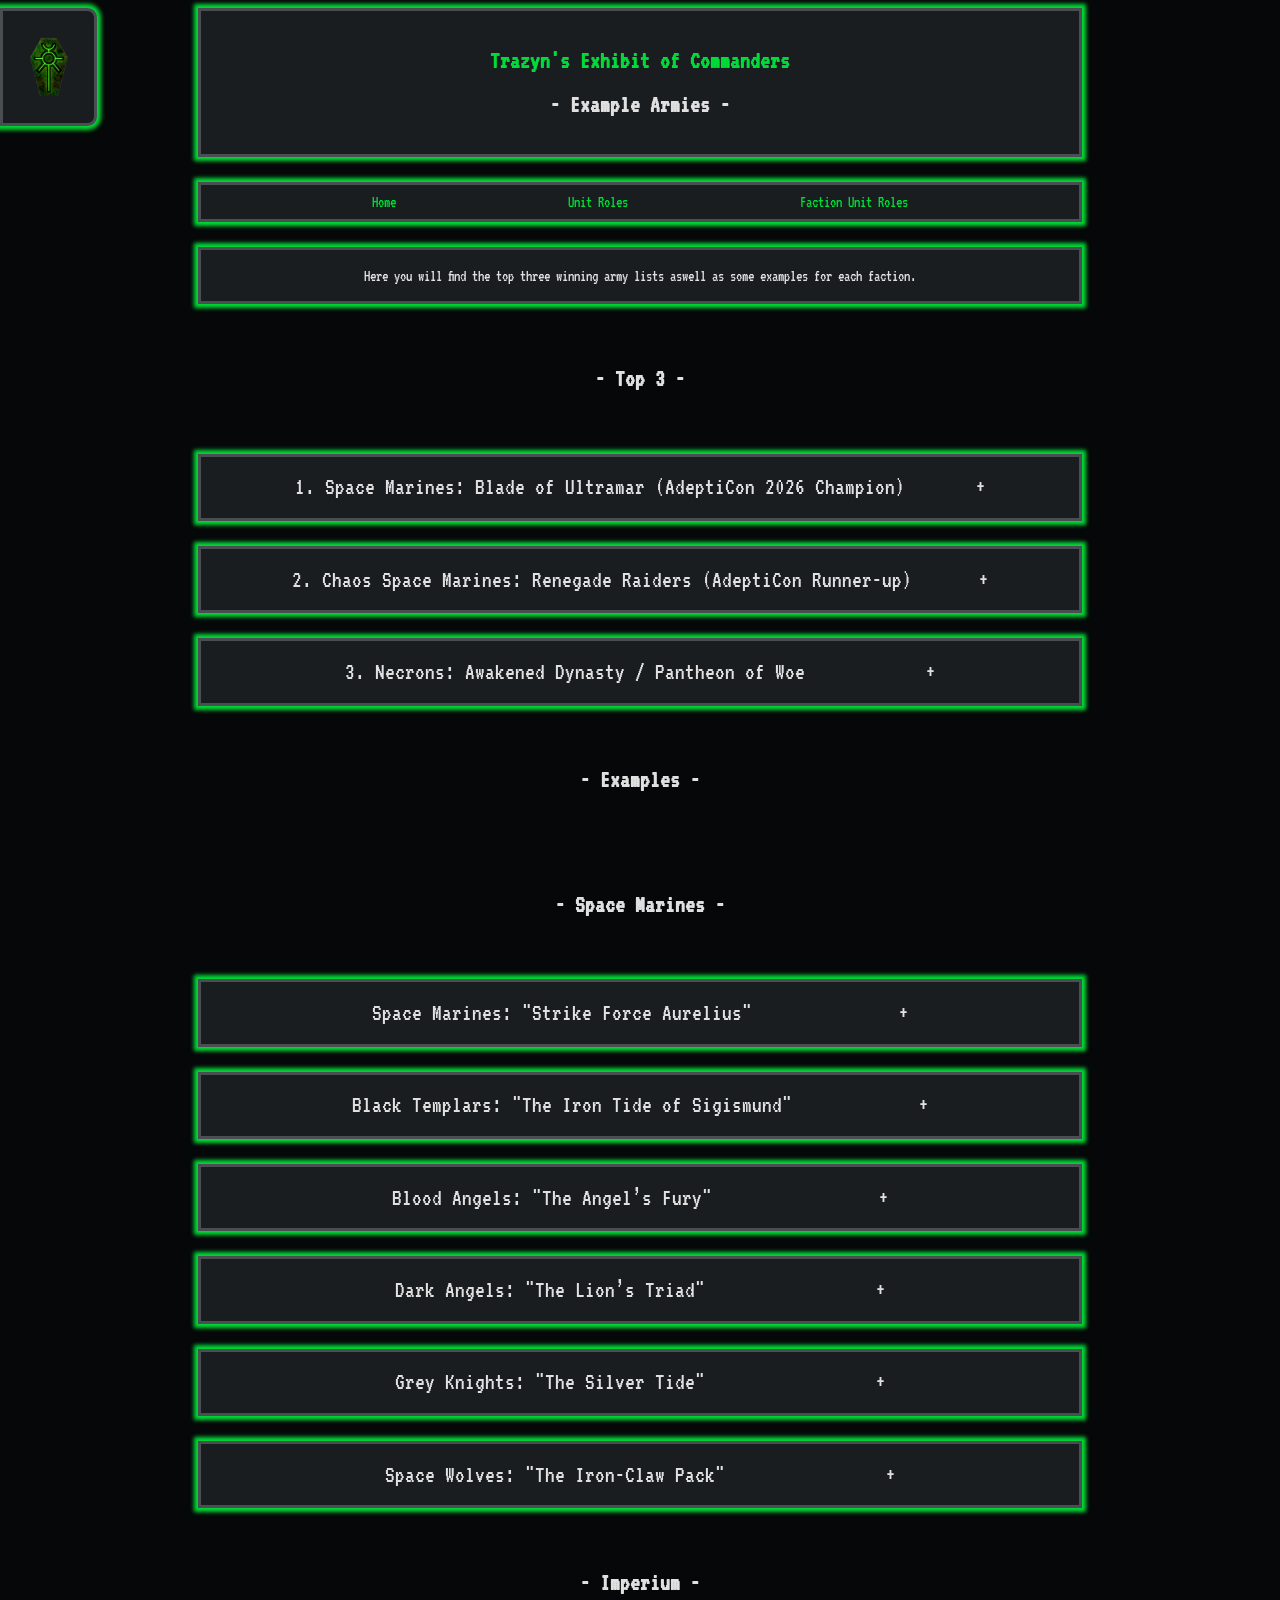
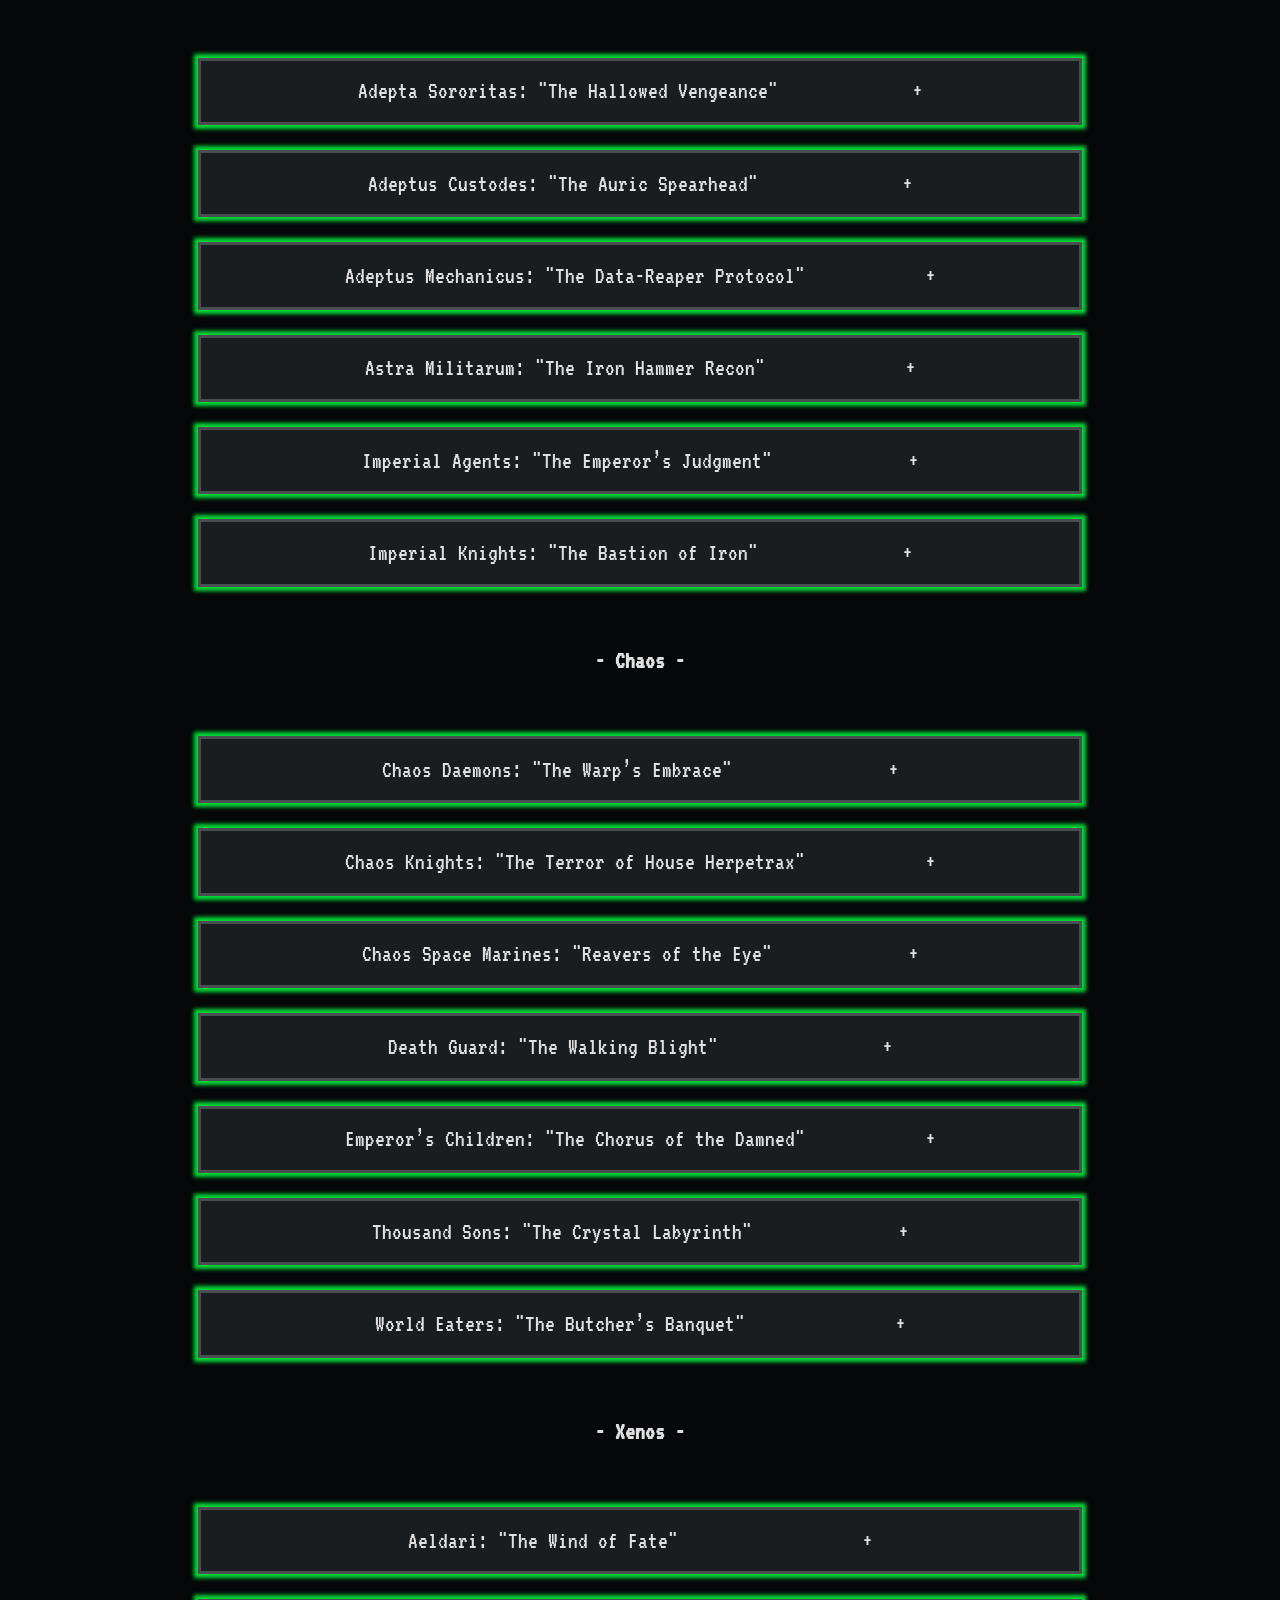
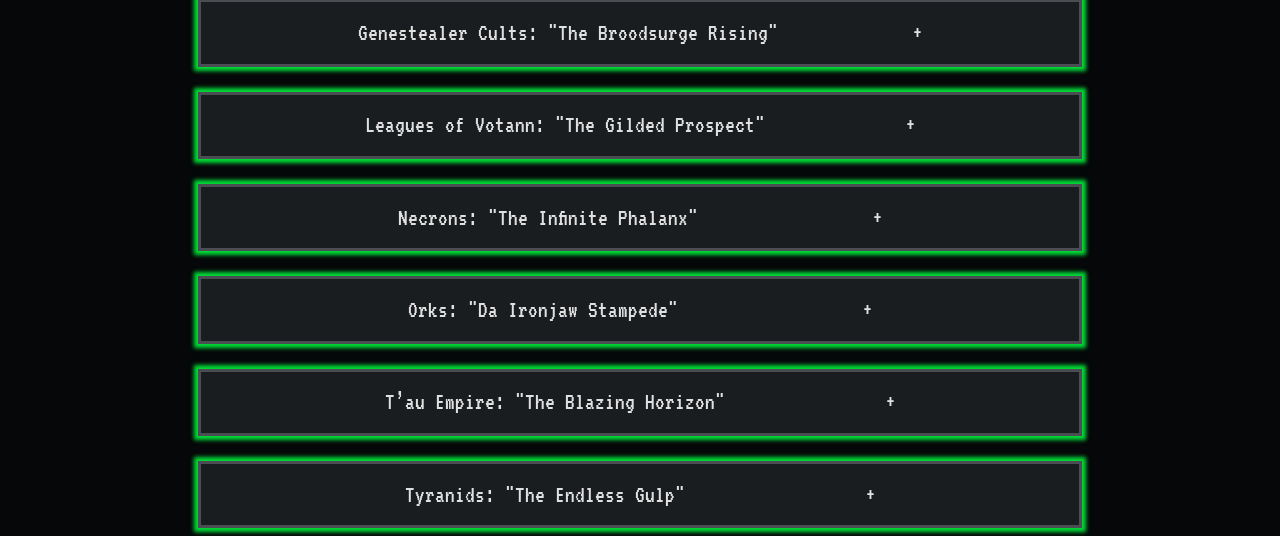
==== commit e97c48c4: "Inlämning" ====
--- a/examples.html
+++ b/examples.html
@@ -12,18 +12,26 @@
   <nav class="menu">
     <ul>
       <li><a href="http://127.0.0.1:5501/index.html">Home</a></li>
-      <li><a href="hhttp://127.0.0.1:5501/roles.html">Roles</a></li>
+      <li><a href="http://127.0.0.1:5501/roles.html">Roles</a></li>
       <li><a href="http://127.0.0.1:5501/factions.html">Factions</a></li>
+    </ul>
+    <ul>
+      <li class="text_color">Example Armies</li>
+      <li><a href="#top_3">Top Armies</a></li>
+      <li><a href="#space_marines">Space Marines</a></li>
+      <li><a href="#imperium">Imperium</a></li>
+      <li><a href="#chaos">Chaos</a></li>
+      <li><a href="#xenos">Xenos</a></li>
     </ul>
   </nav>
 
   <div class="fade-layer" onclick="showMenu()"></div>
       
   <div class="menu-button" onclick="showMenu()">
-    <img src="/img/Hamburger button.png" class="material-icons" class="border text_color"></img>
+    <img src="/img/necrons icon.png" class="material-icons border text_color" alt="necron menu icon">
   </div>
 
-  <wrapper id="examples_wrapper">
+  <div id="examples_wrapper">
     <section id="examples_introduction">
       <header id="examples_header" class="border text_color">
         <a href="index.html">
@@ -36,11 +44,11 @@
         <a href="http://127.0.0.1:5501/roles.html">Unit Roles</a>
         <a href="http://127.0.0.1:5501/factions.html">Faction Unit Roles</a>
        </nav>
-      <footer id="examples footer" class="border text_color">Here you will find the top three winning army lists aswell as some examples for each faction.</footer>
+      <footer id="examples_footer" class="border text_color">Here you will find the top three winning army lists aswell as some examples for each faction.</footer>
     </section>
     <section id="example_armies" class="accordion">
 
-      <h2 class="text_color sub_title">- Top 3 -</h2>
+      <h2 class="text_color sub_title" id="top_3">- Top 3 -</h2>
 
       <article id="top_ultramarines" class="accordion-item border text_color">
         <button onclick="toggleTop1()" class="examples_button">
@@ -48,6 +56,8 @@
           <span class="icon" id="top1_icon">+</span>
         </button>
         <div class="accordion-body">
+          <br>
+          <img class="border text_color" src="/img/car_scare.jpg" alt="image">
           <p>Winning List: Conan Jennings (9-0-0)</p>
           <p>The Ultramarines have pivoted away from the traditional "Calgar Castle" toward a high-mobility, high-pressure list that exploits the Gladius Task Force or the new Blade of Ultramar detachment.</p>
           
@@ -71,6 +81,8 @@
           <span class="icon" id="top2_icon">+</span>
         </button>
         <div class="accordion-body">
+          <br>
+          <img class="border text_color" src="/img/car_scare.jpg" alt="image">
           <p>Winning List: Brian Daugherty (8-1-0)</p>
           <p>This list focuses on the Renegade Raiders detachment, which grants extra AP and movement speed when targeting enemies on objectives.</p>
           
@@ -94,6 +106,8 @@
           <span class="icon" id="top3_icon">+</span>
         </button>
         <div class="accordion-body">
+          <br>
+          <img class="border text_color" src="/img/car_scare.jpg" alt="image">
           <p>Winning List: Jordan Nach (Top 3 Major Placer)</p>
           <p>Despite point increases to C'tan, the Necrons remain dominant because their "stat checks" (High Toughness/Feel No Pain) are too much for many armies to handle.</p>
           
@@ -113,6 +127,8 @@
 
       <h2 class="text_color sub_title">- Examples -</h2>
 
+      <h2 class="text_color sub_title">- Space Marines -</h2>
+
       <article id="space_marines_army" class="accordion-item border text_color">
 
         <button onclick="toggleSpace_Marines()" class="examples_button">
@@ -124,6 +140,8 @@
         </button>
 
         <div class="accordion-body">
+          <br>
+          <img class="border text_color" src="/img/Terminator Captain.jpg" alt="Terminator Captiain">
 
           <p>Detachment: Gladius Task Force</p>
 
@@ -230,6 +248,8 @@
           <span class="icon" id="black_templars_icon">+</span>
         </button>
         <div class="accordion-body">
+          <br>
+          <img class="border text_color" src="/img/Helbrecht.jpg" alt="High Marshal Helbrecht">
           <p>Detachment: Righteous Crusaders</p>
           
           <p>1. The Army List (2,000 pts)</p>
@@ -288,6 +308,8 @@
           <span class="icon" id="blood_angels_icon">+</span>
         </button>
         <div class="accordion-body">
+          <br>
+          <img class="border text_color" src="/img/Dante.jpg" alt="Commander Dante">
           <p>Detachment: Liberator Assault Group</p>
           
           <p>1. The Army List (2,000 pts)</p>
@@ -346,6 +368,8 @@
           <span class="icon" id="dark_angels_icon">+</span>
         </button>
         <div class="accordion-body">
+          <br>
+          <img class="border text_color" src="/img/The Lion.jpg" alt="Lion'el Johnsson">
           <p>Detachment: Inner Circle Task Force</p>
           
           <p>1. The Army List (2,000 pts)</p>
@@ -405,6 +429,8 @@
           <span class="icon" id="grey_knights_icon">+</span>
         </button>
         <div class="accordion-body">
+          <br>
+          <img class="border text_color" src="/img/Not Caldor Dreigo.jpg" alt="Not Kaldor Dreigo">
           <p>Detachment: Teleport Strike Force</p>
           
           <p>1. The Army List (2,000 pts)</p>
@@ -453,13 +479,14 @@
           It wins through Positioning. You never have to walk across the board and get shot. You start in cover, teleport to where the enemy is weak, strike, and then use Mists of Deimos to teleport away when the enemy tries to charge you. You are playing a game of "cat and mouse" where you are always the cat.</p>
         </div>
       </article>
-      </article>
       <article id="Space_Wolves_army" class="accordion-item border text_color">
         <button onclick="toggleSpace_Wolves()" class="examples_button">
           Space Wolves: "The Iron-Claw Pack"
           <span class="icon" id="space_wolves_icon">+</span>
         </button>
         <div class="accordion-body">
+          <br>
+          <img class="border text_color" src="/img/Logan.jpg" alt="Logan Grimmnar">
           <p>Detachment: Stormlance Task Force</p>
           
           <p>1. The Army List (2,000 pts)</p>
@@ -508,12 +535,16 @@
         </div>
       </article>
 
+      <h2 class="text_color sub_title" id="imperium">- Imperium -</h2>
+
       <article id="Sororitas_army" class="accordion-item border text_color">
         <button onclick="toggleSororitas()" class="examples_button">
           Adepta Sororitas: "The Hallowed Vengeance"
           <span class="icon" id="sororitas_icon">+</span>
         </button>
         <div class="accordion-body">
+          <br>
+          <img class="border text_color" src="/img/Vahl.jpg" alt="Morvenn Vahl">
           <p>Detachment: Army of Faith</p>
           
           <p>1. The Army List (2,000 pts)</p>
@@ -560,6 +591,8 @@
           <span class="icon" id="custodes_icon">+</span>
         </button>
         <div class="accordion-body">
+          <br>
+          <img class="border text_color" src="/img/Trajann Valoris.jpg" alt="Trajann Valoris">
           <p>Detachment: Shield Host</p>
           
           <p>1. The Army List (2,000 pts)</p>
@@ -602,6 +635,8 @@
           <span class="icon" id="mechanicus_icon">+</span>
         </button>
         <div class="accordion-body">
+          <br>
+          <img class="border text_color" src="/img/Skitarii.jpg" alt="Skitarii Marshal">
           <p>Detachment: Skitarii Hunter Cohort</p>
           
           <p>1. The Army List (2,000 pts)</p>
@@ -643,6 +678,8 @@
           <span class="icon" id="astra_militarum_icon">+</span>
         </button>
         <div class="accordion-body">
+          <br>
+          <img class="border text_color" src="/img/Lord Solar.jpg" alt="Lord Solar Leontus">
           <p>Detachment: Combined Regiment</p>
           
           <p>1. The Army List (2,000 pts)</p>
@@ -686,6 +723,8 @@
           <span class="icon" id="imperial_agents_icon">+</span>
         </button>
         <div class="accordion-body">
+          <br>
+          <img class="border text_color" src="/img/Greyfax.jpg" alt="Inquisitor Greyfax">
           <p>Detachment: Ordo Inquisitorial Combat Squad</p>
           
           <p>1. The Army List (2,000 pts)</p>
@@ -724,6 +763,8 @@
           <span class="icon" id="imperial_knights_icon">+</span>
         </button>
         <div class="accordion-body">
+          <br>
+          <img class="border text_color" src="/img/Paladin.jpg" alt="Knight Paladin">
           <p>Detachment: Noble Lance</p>
           
           <p>1. The Army List (2,000 pts)</p>
@@ -752,12 +793,16 @@
         </div>
       </article>
 
+      <h2 class="text_color sub_title" id="chaos">- Chaos -</h2>
+
       <article id="Chaos_Demons_army" class="accordion-item border text_color">
         <button onclick="toggleChaos_Demons()" class="examples_button">
           Chaos Daemons: "The Warp’s Embrace"
           <span class="icon" id="chaos_demons_icon">+</span>
         </button>
         <div class="accordion-body">
+          <br>
+          <img class="border text_color" src="/img/Be'lakor.jpg" alt="Be'lakor">
           <p>Detachment: Daemonic Incursion</p>
           
           <p>1. The Army List (2,000 pts)</p>
@@ -791,6 +836,8 @@
           <span class="icon" id="chaos_knights_icon">+</span>
         </button>
         <div class="accordion-body">
+          <br>
+          <img class="border text_color" src="/img/Abominant.jpg" alt="Chaos Knight Abominant">
           <p>Detachment: Dread Talons</p>
           
           <p>1. The Army List (2,000 pts)</p>
@@ -824,6 +871,8 @@
           <span class="icon" id="chaos_space_marines_icon">+</span>
         </button>
         <div class="accordion-body">
+          <br>
+          <img class="border text_color" src="/img/Chaos Lord.jpg" alt="Chaos Lord">
           <p>Detachment: Renegade Raiders</p>
           
           <p>1. The Army List (2,000 pts)</p>
@@ -857,6 +906,8 @@
           <span class="icon" id="death_guard_icon">+</span>
         </button>
         <div class="accordion-body">
+          <br>
+          <img class="border text_color" src="/img/Mortarion.jpg" alt="Mortarion">
           <p>Detachment: Plague Company</p>
           
           <p>1. The Army List (2,000 pts)</p>
@@ -893,6 +944,8 @@
           <span class="icon" id="emperors_children_icon">+</span>
         </button>
         <div class="accordion-body">
+          <br>
+          <img class="border text_color" src="/img/Fulgrim.jpg" alt="Fulgrim">
           <p>Detachment: Symphony of Excess</p>
           
           <p>1. The Army List (2,000 pts)</p>
@@ -926,6 +979,8 @@
           <span class="icon" id="thousand_sons_icon">+</span>
         </button>
         <div class="accordion-body">
+          <br>
+          <img class="border text_color" src="/img/Magnus the Red.jpg" alt="Magnus the Red">
           <p>Detachment: Cult of Magic</p>
           
           <p>1. The Army List (2,000 pts)</p>
@@ -960,6 +1015,8 @@
           <span class="icon" id="world_eaters_icon">+</span>
         </button>
         <div class="accordion-body">
+          <br>
+          <img class="border text_color" src="/img/Angron.jpg" alt="Angron">
           <p>Detachment: Berzerker Warband</p>
           
           <p>1. The Army List (2,000 pts)</p>
@@ -988,12 +1045,16 @@
         </div>
       </article>
 
+      <h2 class="text_color sub_title" id="xenos">- Xenos -</h2>
+
       <article id="Aeldari_army" class="accordion-item border text_color">
         <button onclick="toggleAeldari()" class="examples_button">
           Aeldari: "The Wind of Fate"
           <span class="icon" id="aeldari_icon">+</span>
         </button>
         <div class="accordion-body">
+          <br>
+          <img class="border text_color" src="/img/Fuegan.jpg" alt="Fuegan and not an Avatar of Khaine">
           <p>Detachment: Battle Host</p>
           
           <p>1. The Army List (2,000 pts)</p>
@@ -1028,6 +1089,8 @@
           <span class="icon" id="genestealer_cults_icon">+</span>
         </button>
         <div class="accordion-body">
+          <br>
+          <img class="border text_color" src="/img/Patriarch.jpg" alt="Genestealer Patriarch">
           <p>Detachment: Biosanctic Broodsurge</p>
           
           <p>1. The Army List (2,000 pts)</p>
@@ -1062,6 +1125,8 @@
           <span class="icon" id="votann_icon">+</span>
         </button>
         <div class="accordion-body">
+          <br>
+          <img class="border text_color" src="/img/Kahl.jpg" alt="Kahl">
           <p>Detachment: Mercenary Oathband</p>
           
           <p>1. The Army List (2,000 pts)</p>
@@ -1095,6 +1160,8 @@
           <span class="icon" id="necrons_icon">+</span>
         </button>
         <div class="accordion-body">
+          <br>
+          <img class="border text_color" src="/img/Szeras.jpg" alt="Illuminor Szeras">
           <p>Detachment: Canoptek Court</p>
           
           <p>1. The Army List (2,000 pts)</p>
@@ -1129,6 +1196,8 @@
           <span class="icon" id="orks_icon">+</span>
         </button>
         <div class="accordion-body">
+          <br>
+          <img class="border text_color" src="/img/Ghazghkull.jpg" alt="Ghazghkull Thraka">
           <p>Detachment: Bully Boyz</p>
           
           <p>1. The Army List (2,000 pts)</p>
@@ -1163,6 +1232,8 @@
           <span class="icon" id="tau_icon">+</span>
         </button>
         <div class="accordion-body">
+          <br>
+          <img class="border text_color" src="/img/Farsight.jpg" alt="Commander Farsight">
           <p>Detachment: Mont’ka (The Killing Blow)</p>
           
           <p>1. The Army List (2,000 pts)</p>
@@ -1196,6 +1267,8 @@
           <span class="icon" id="tyranids_icon">+</span>
         </button>
         <div class="accordion-body">
+          <br>
+          <img class="border text_color" src="/img/Hive Tyrant.jpg" alt="Hive Tyrant">
           <p>Detachment: Invasion Fleet</p>
           
           <p>1. The Army List (2,000 pts)</p>
@@ -1222,7 +1295,7 @@
         </div>
       </article>
     </section>
-  </wrapper>
+  </div>
 <script src="js/main.js"></script>
 </body>
 </html>
--- a/css/style.css
+++ b/css/style.css
@@ -51,21 +51,31 @@
 }
 
 li{
-    padding: 20px;
+    padding: 10px;
     list-style:none;
 }
 
+#index_body img{
+    height: 20vh;
+}
+
+#roles_wrapper img{
+    height: 20vh;
+}
+
+#factions_wrapper img{
+    height: 20vh;
+}
+
+#examples_wrapper img{
+    height: 20vh;
+}
+
 /* Menu */
-
-@media (min-width: 500px){
-    .menu-button{
-        display: none;
-    }
-}
 
 .menu{
     height: 100vh;
-    width: 80vw;
+    width: 70vw;
     border: 3px solid var(--border-metal);
     background-color: var(--bg-surface);
     border-radius: 0cm 1cm 1cm 0cm;
@@ -83,10 +93,13 @@
 }
 
 .menu-button img.material-icons{
-    width: 9%;
+    width: 40px;
     position: fixed;
-    background-color: white;
+    border: 3px solid var(--border-metal);
+    background-color: var(--bg-surface);
+    box-shadow: 0px 0px 4px 4px var(--border-glow);
     border-radius: 0cm 0.25cm 0.25cm 0cm;
+    left: 0;
 }
 
 .show{
@@ -108,7 +121,11 @@
     display: block;
 }
 
-
+@media (min-width: 500px){
+    .menu{
+        width: 20vw;
+    }
+}
 /* Index/Landingpage*/
 
 
@@ -164,15 +181,34 @@
 }
 
 @media (min-width: 500px){
-#index_body{
-    padding-left: 15%;
-    padding-right: 15%;
-    row-gap: 4vh;
-}
+    #index_body{
+        padding-left: 15%;
+        padding-right: 15%;
+        row-gap: 4vh;
+    }
+
+    #index_body img{
+        height: auto;
+    }
 }
 
 @media (max-width: 500px){
-
+    #index_body{
+        display: grid;
+        height: auto;
+        width: auto;
+        grid-template-areas: 
+        "index_header"
+        "index_nav"
+        "index_s1"
+        "index_img1"
+        "index_s2"
+        "index_img2";
+        grid-template-columns: 1fr;
+        align-content: start;
+        row-gap: 2.5vh;
+        column-gap: 25px;
+    }
 }
 /* Roles/Unit Role Explinations*/
 
@@ -188,7 +224,10 @@
     "roles_s2"
     "roles_s3"
     "roles_s4"
-    "roles_s5";
+    "roles_s5"
+    "roles_s6"
+    "roles_s7"
+    "roles_s8";
     grid-template-columns: 1fr;
     align-content: start;
     row-gap: 25px;
@@ -208,7 +247,7 @@
     grid-template-rows: auto;
 }
 
-#roles_header{
+.roles_header{
     grid-area: roles_header;
     text-align: center;
 }
@@ -221,13 +260,37 @@
     grid-area: roles_s2;
 }
 
+#roles_s3{
+    grid-area: roles_s3;    
+}
+
+#roles_s4{
+    grid-area: roles_s4;
+}
+
+#roles_s5{
+    grid-area: roles_s5;    
+}
+
+#roles_s6{
+    grid-area: roles_s6;
+}
+
+#roles_s7{
+    grid-area: roles_s7;    
+}
+
+#roles_s8{
+    grid-area: roles_s8;
+}
+
 @media (min-width: 500px){
-    .menu-button{
-        display: none;
-    }
     #roles_wrapper{
         padding-left: 15%;
         padding-right: 15%;
+    }
+    #roles_wrapper img{
+        height: 30vh;
     }
 }
 
@@ -315,9 +378,6 @@
 }
 
 @media screen and (min-width: 500px) {
-    .menu-button{
-        display: none;
-    }
     #factions_wrapper{
         padding-left: 15%;
         padding-right: 15%;
@@ -355,7 +415,8 @@
 .accordion-body{
     max-height: 0;
     overflow: hidden;
-    transition: 0.5s ease
+    transition: 0.5s ease;
+    padding-left: 1%;
 }
 
 .accordion-item.open .accordion-body{
@@ -407,10 +468,6 @@
     text-align: center;
 }
 
-#example_armies{
-
-}
-
 @media (max-width: 500px){
     #examples_nav{
         display: none;
@@ -418,11 +475,11 @@
 }
 
 @media (min-width: 500px){
-    .menu-button{
-        display: none;
-    }
     #examples_wrapper{
         padding-left: 15%;
         padding-right: 15%;
     }
-}
+    .accordion-body img{
+        height: 30vh;
+    }
+}
